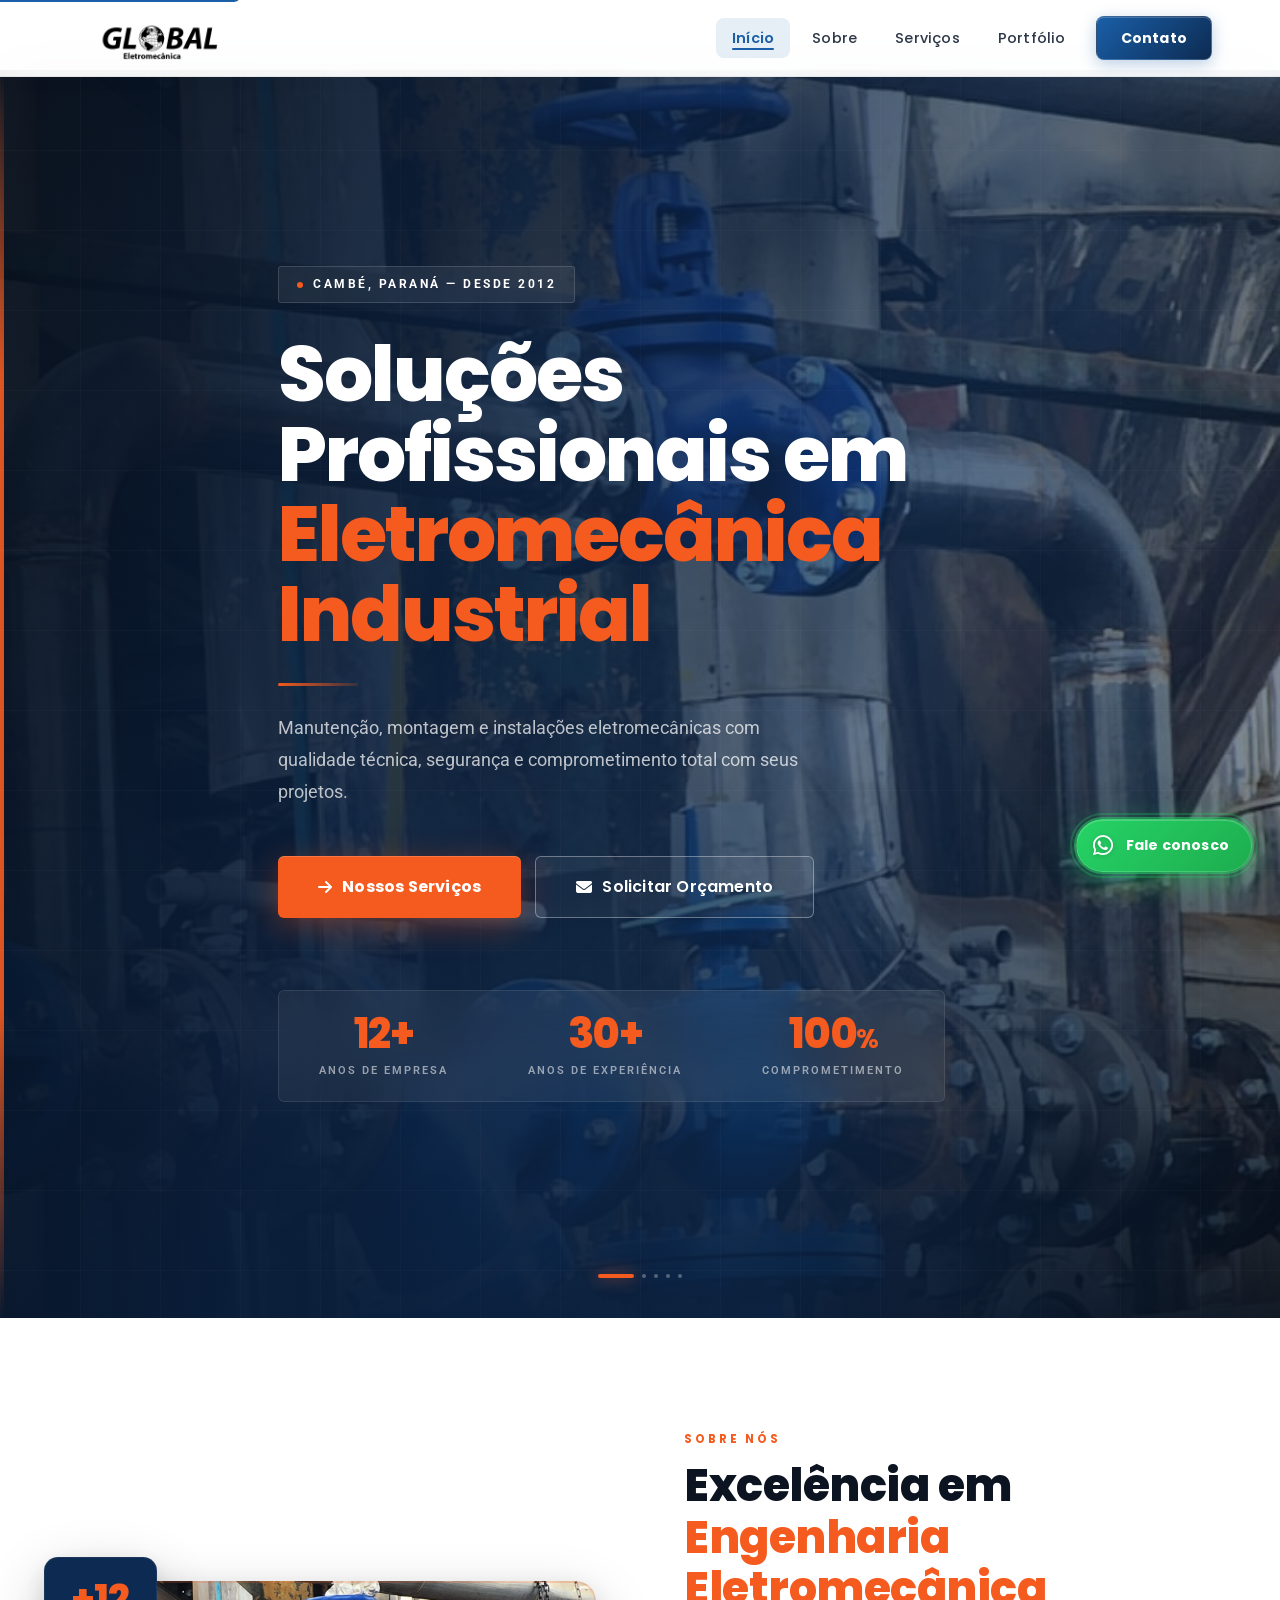
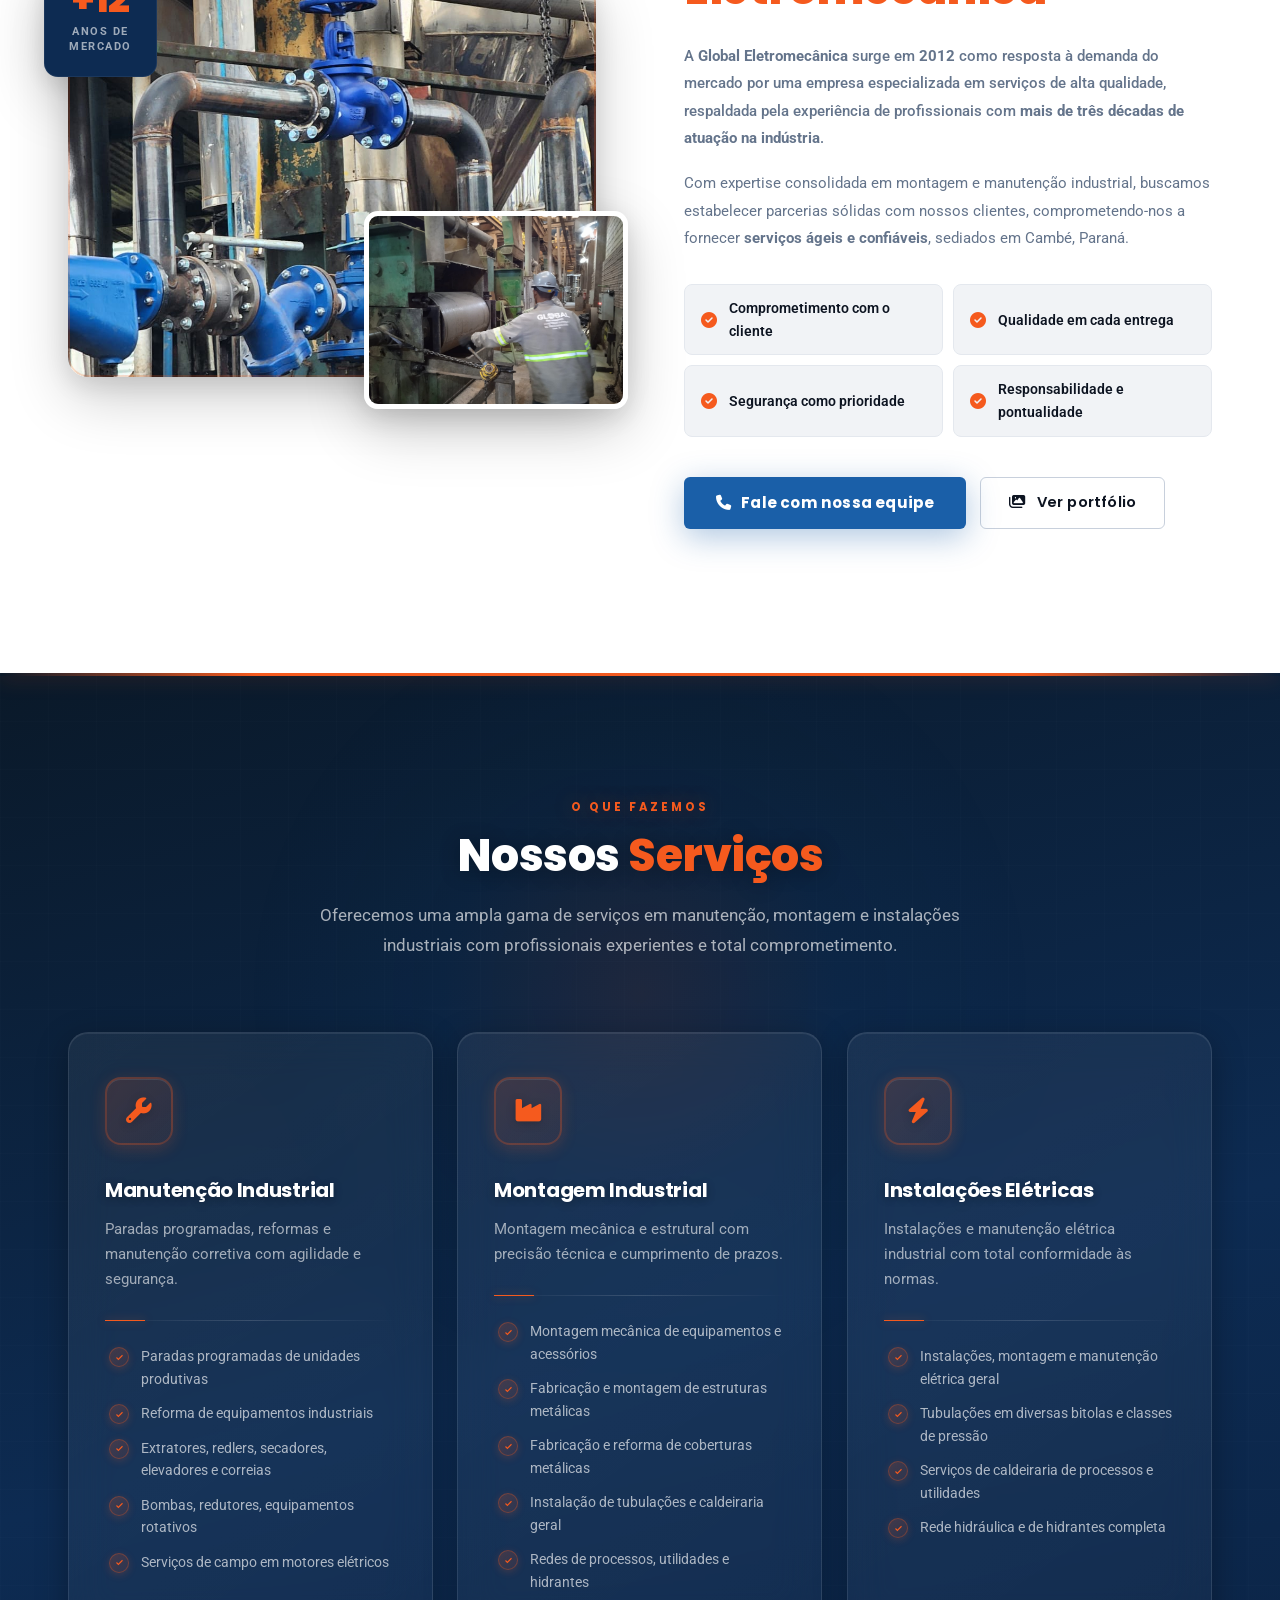
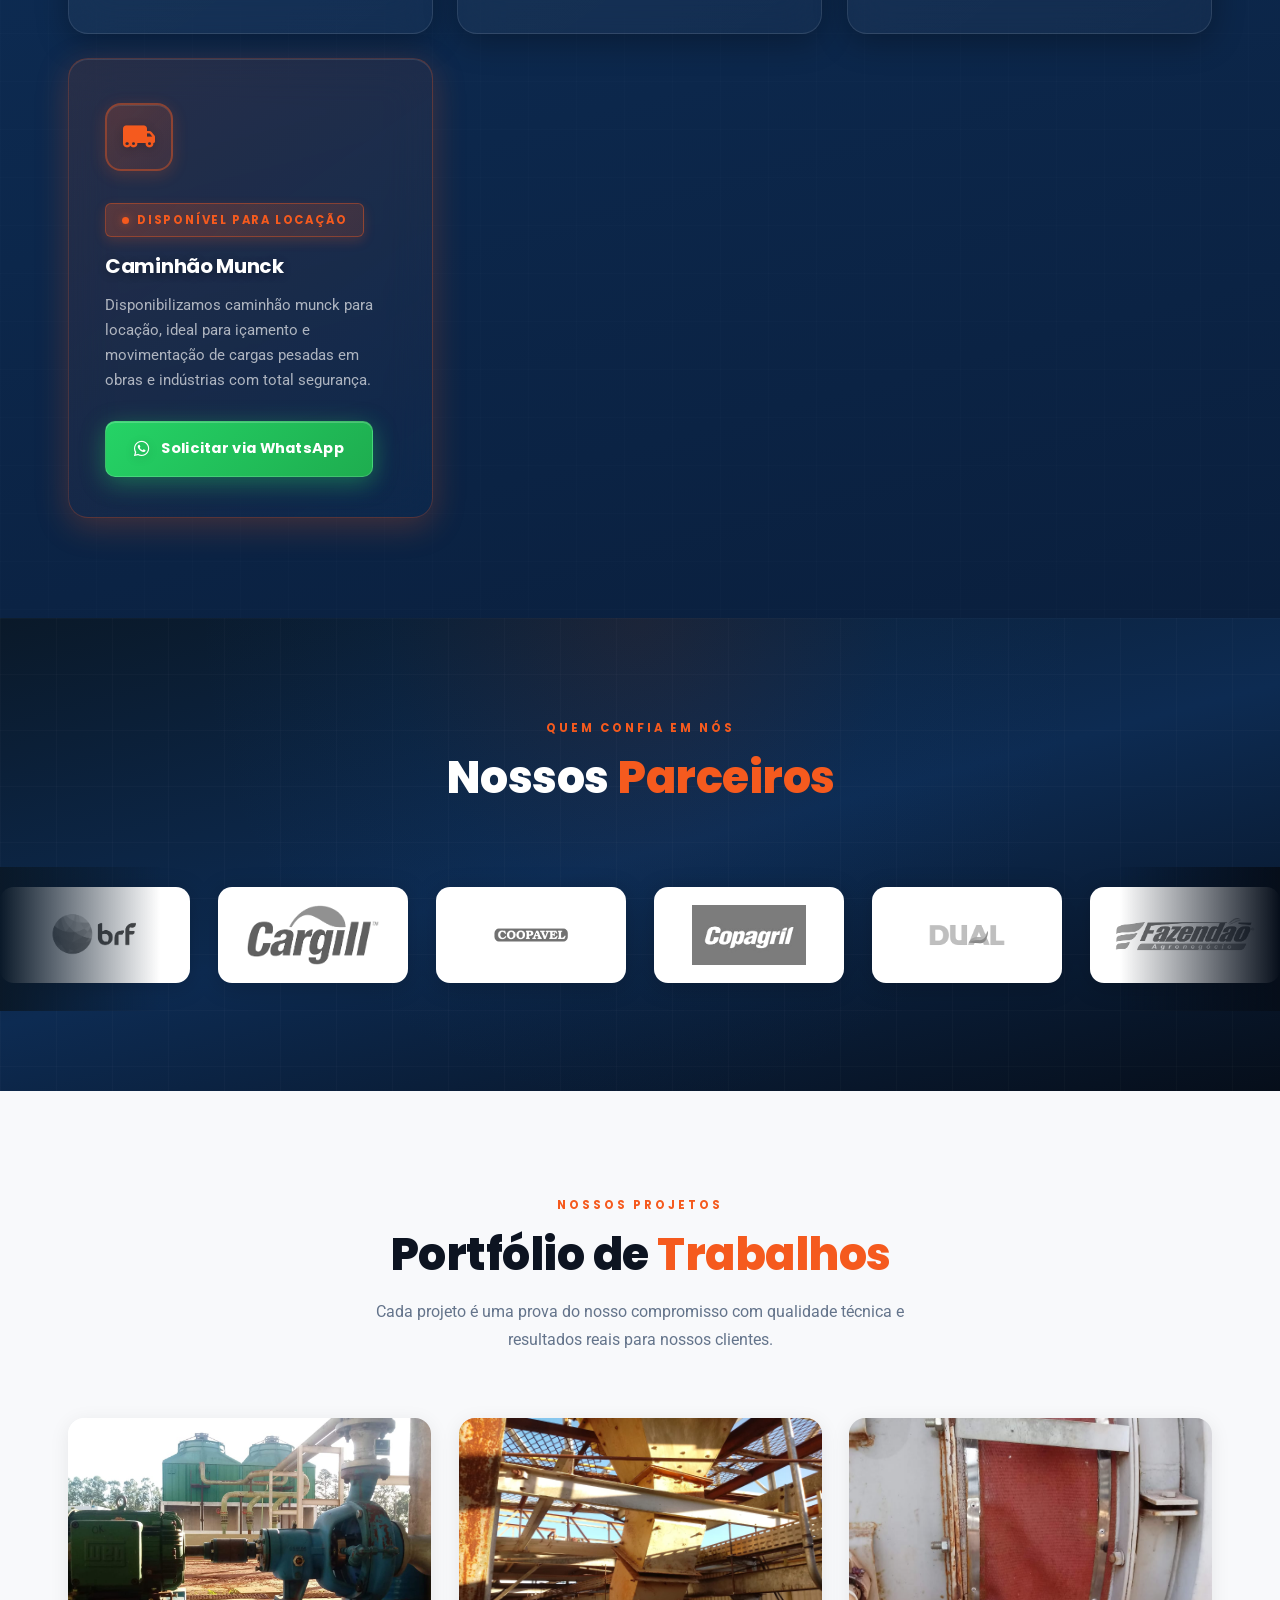
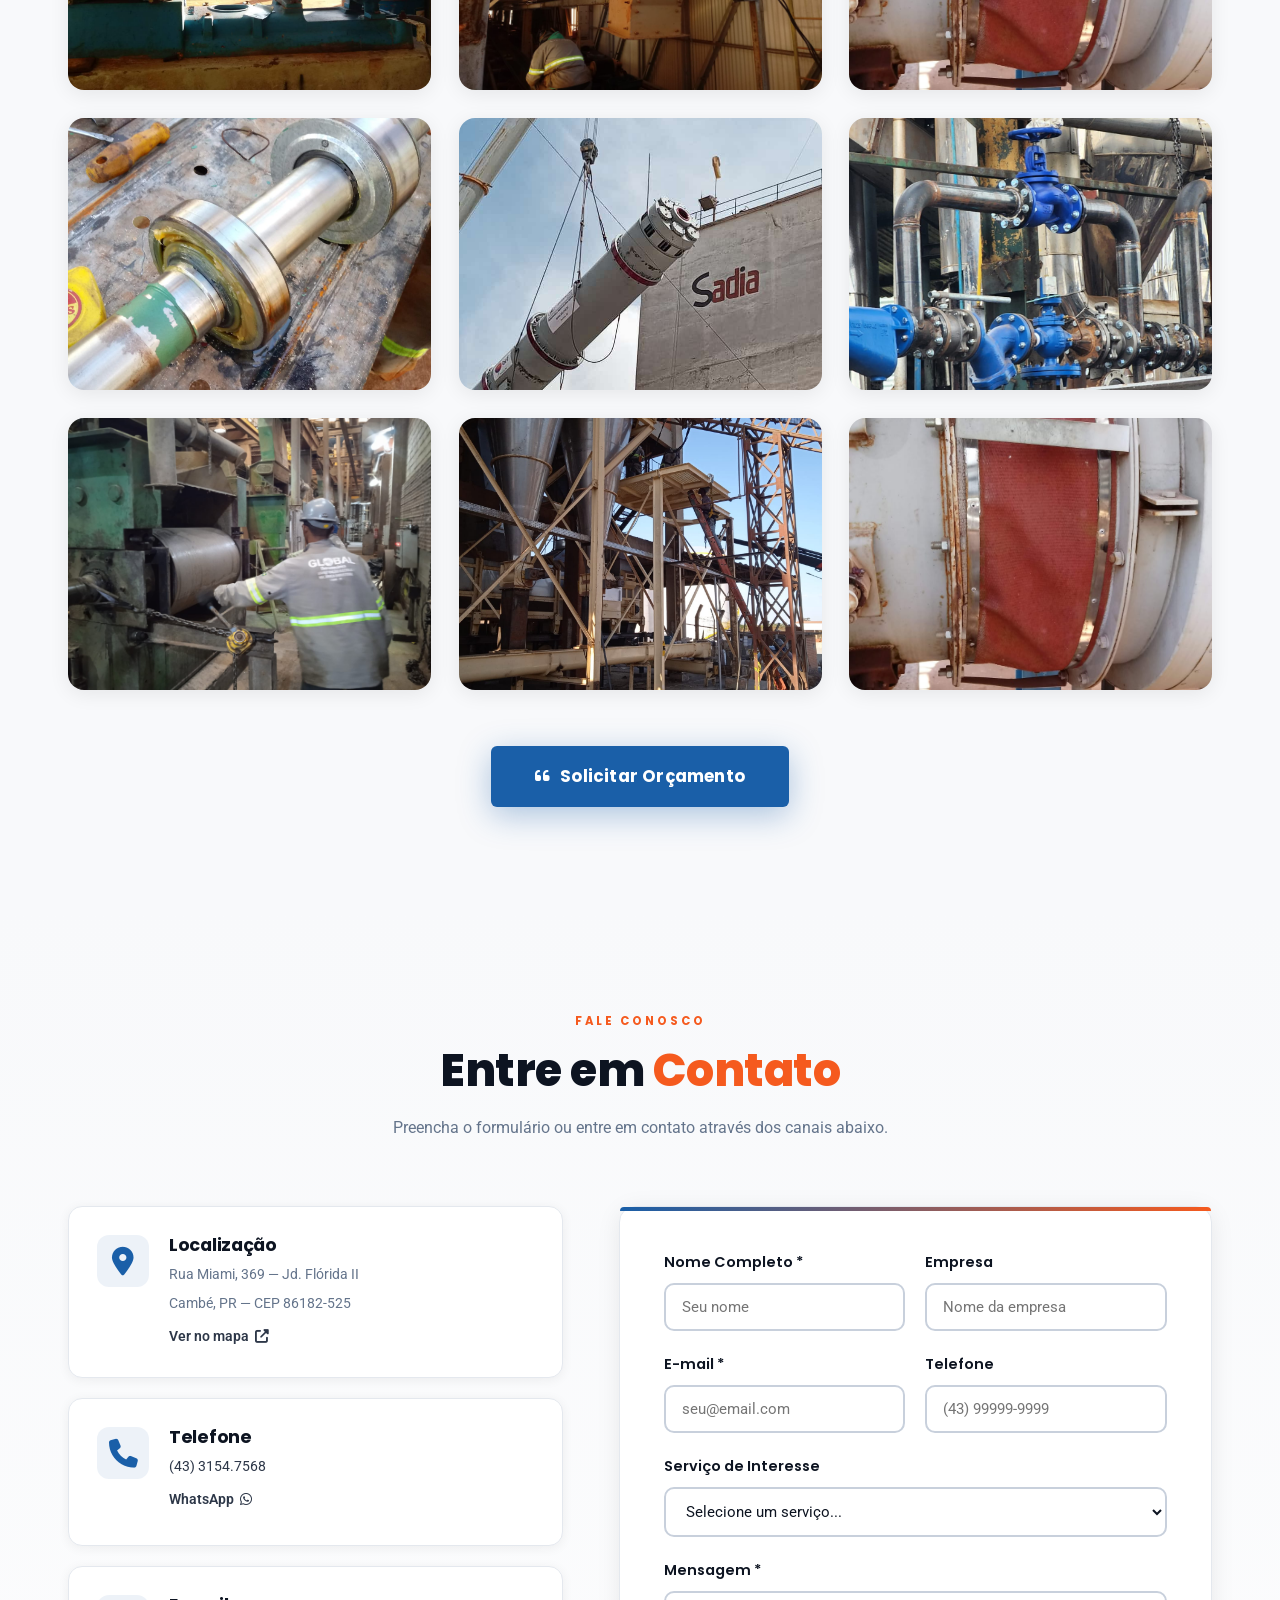
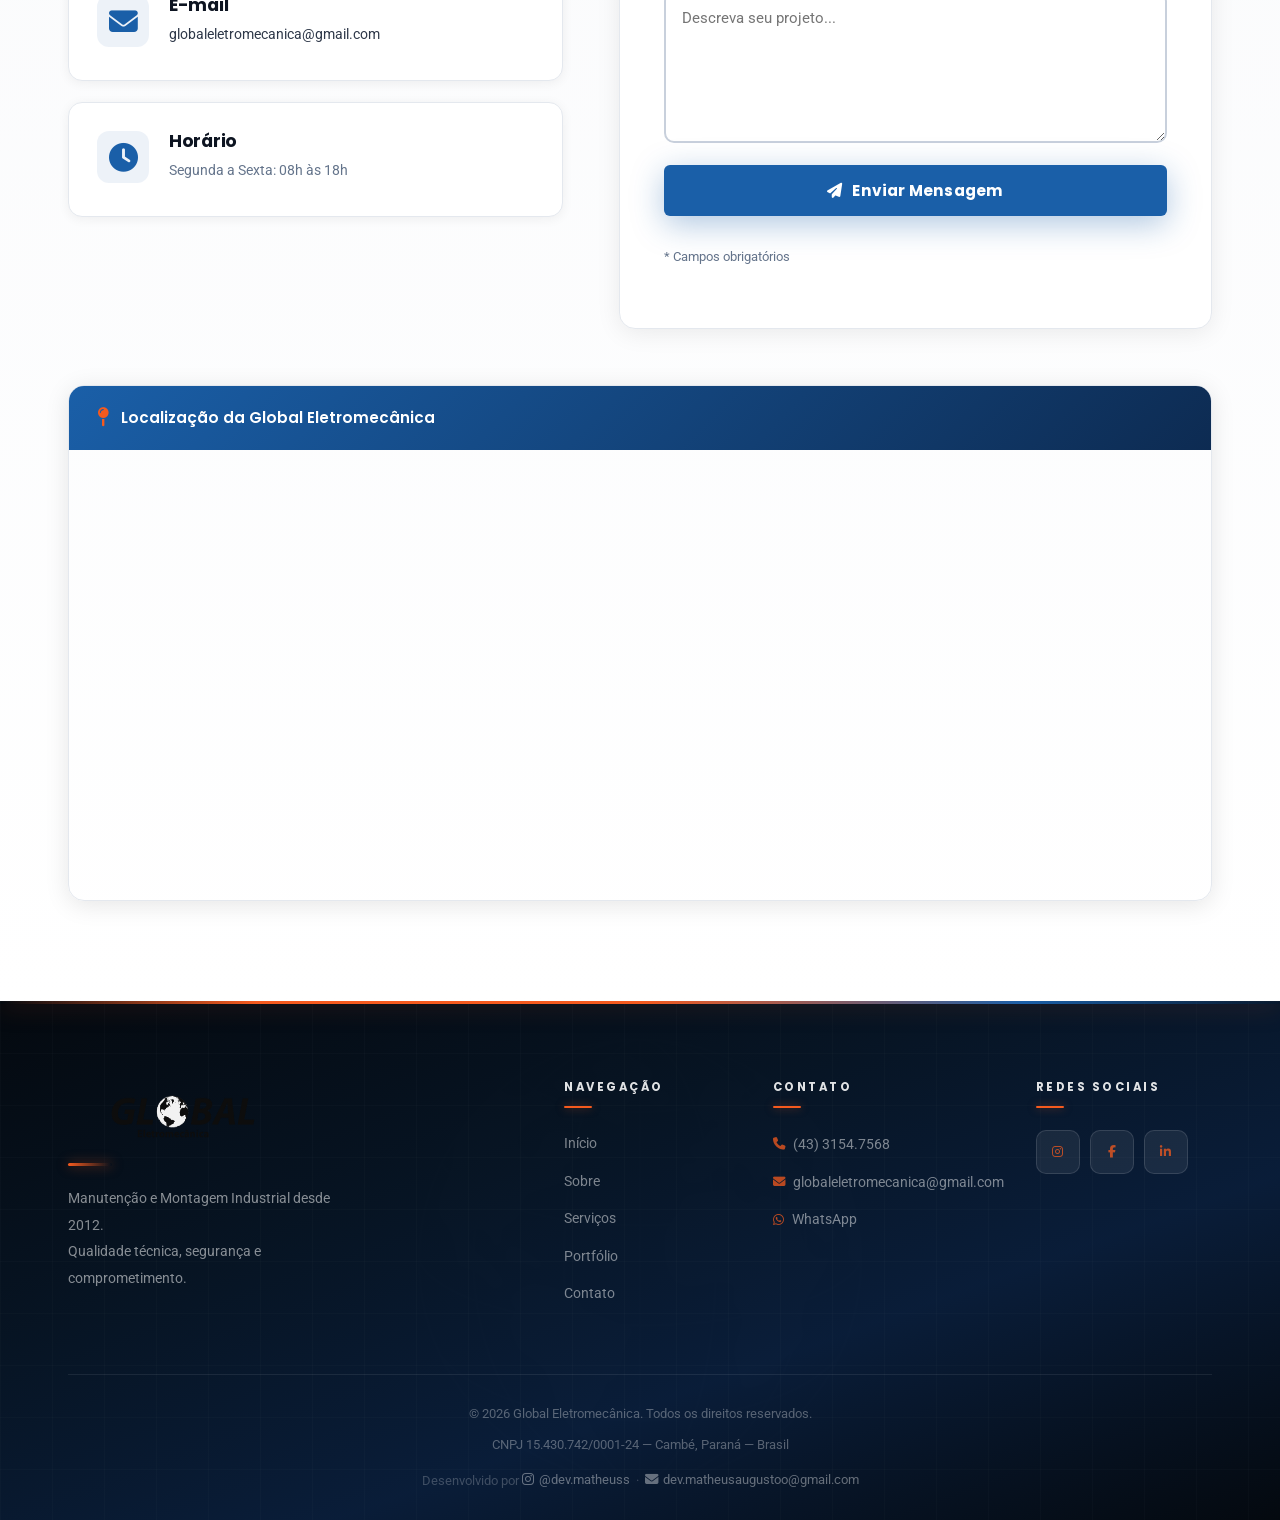
==== GLOBAL ELETROMECANICA.HTML @ 73b40bc2 "fix: remove logo bugada do hero, corrige filtro da logo no footer" ====
﻿<!DOCTYPE html>
<html lang="pt-BR">
<head>
    <meta charset="UTF-8">
    <meta name="viewport" content="width=device-width, initial-scale=1.0">
    <meta name="description" content="Global Eletromecânica — Soluções profissionais em manutenção, montagem e instalações eletromecânicas industriais. Cambé, PR. Mais de 12 anos de experiência.">
    <meta name="keywords" content="manutenção industrial, montagem industrial, eletromecânica, Cambé, Paraná, Global Eletromecânica">
    <meta name="author" content="Global Eletromecânica">
    <meta name="robots" content="index, follow">
    <meta name="theme-color" content="#0A2540">
    
    <!-- Open Graph -->
    <meta property="og:title" content="Global Eletromecânica — Manutenção e Montagem Industrial">
    <meta property="og:description" content="Soluções profissionais em manutenção, montagem e instalações eletromecânicas industriais.">
    <meta property="og:type" content="website">
    <meta property="og:locale" content="pt_BR">
    <meta property="og:url" content="https://www.globaleletromecanica.com.br">
    
    <!-- Canonical -->
    <link rel="canonical" href="https://www.globaleletromecanica.com.br">
    
    <!-- Favicon -->
    <link rel="icon" type="image/png" href="LOGO GLOBAL ELETROMECANICA/Globo.png">
    <link rel="apple-touch-icon" href="LOGO GLOBAL ELETROMECANICA/Globo.png">
    
    <!-- Fontes -->
    <link rel="preconnect" href="https://fonts.googleapis.com">
    <link rel="preconnect" href="https://fonts.gstatic.com" crossorigin>
    <link href="https://fonts.googleapis.com/css2?family=Poppins:wght@300;400;500;600;700;800&family=Roboto:wght@400;500;700&display=swap" rel="stylesheet">
    
    <!-- Font Awesome -->
    <link rel="stylesheet" href="https://cdnjs.cloudflare.com/ajax/libs/font-awesome/6.4.0/css/all.min.css">
    
    <link rel="stylesheet" href="style.css">
    <title>Global Eletromecânica — Manutenção e Montagem Industrial | Cambé, PR</title>
</head>
<body>
    <!-- Skip Link -->
    <a href="#main-content" class="skip-link">Pular para conteúdo principal</a>

    <!-- Header/Navbar -->
    <header class="header" id="header">
        <div class="container">
            <div class="header-content">
                <a href="#home" class="logo" aria-label="Global Eletromecânica">
                    <img src="LOGO GLOBAL ELETROMECANICA/Global Logo.png" alt="Global Eletromecânica" class="logo-img">
                </a>
                
                <nav class="nav" id="nav" aria-label="Navegação principal">
                    <ul class="nav-list">
                        <li><a href="#home" class="nav-link">Início</a></li>
                        <li><a href="#sobre" class="nav-link">Sobre</a></li>
                        <li><a href="#servicos" class="nav-link">Serviços</a></li>
                        <li><a href="#portfolio" class="nav-link">Portfólio</a></li>
                        <li><a href="#contato" class="nav-link nav-link-cta">Contato</a></li>
                    </ul>
                </nav>
                
                <button class="menu-toggle" id="menu-toggle" aria-label="Menu" aria-expanded="false">
                    <span></span>
                    <span></span>
                    <span></span>
                </button>
            </div>
        </div>
    </header>

    <main id="main-content">
        <!-- Hero Section -->
        <section id="home" class="hero">
            <div class="hero-bg">
                <div class="hero-slides" id="hero-slides">
                    <div class="hero-slide active" style="background-image: url('FOTOS SERVIÇO/WhatsApp Image 2026-04-18 at 14.58.07 (3).jpeg')"></div>
                    <div class="hero-slide" style="background-image: url('FOTOS SERVIÇO/WhatsApp Image 2026-04-18 at 14.58.07.jpeg')"></div>
                    <div class="hero-slide" style="background-image: url('FOTOS SERVIÇO/WhatsApp Image 2026-04-18 at 14.57.57.jpeg')"></div>
                    <div class="hero-slide" style="background-image: url('FOTOS SERVIÇO/WhatsApp Image 2026-04-18 at 15.21.56.jpeg')"></div>
                    <div class="hero-slide" style="background-image: url('FOTOS SERVIÇO/WhatsApp Image 2026-04-18 at 14.58.06.jpeg')"></div>
                </div>
                <div class="hero-overlay"></div>
                <div class="hero-dots" id="hero-dots"></div>
            </div>
            
            <div class="container">
                <div class="hero-content">
                    <div class="hero-badge" data-aos="fade-up">
                        <span class="badge-dot"></span>
                        Cambé, Paraná — Desde 2012
                    </div>
                    
                    <h1 class="hero-title" data-aos="fade-up" data-aos-delay="100">
                        Soluções Profissionais em <span class="highlight">Eletromecânica Industrial</span>
                    </h1>

                    <div class="hero-title-line"></div>
                    
                    <p class="hero-subtitle" data-aos="fade-up" data-aos-delay="200">
                        Manutenção, montagem e instalações eletromecânicas com qualidade técnica, segurança e comprometimento total com seus projetos.
                    </p>
                    
                    <div class="hero-actions" data-aos="fade-up" data-aos-delay="300">
                        <a href="#servicos" class="btn btn-primary">
                            <i class="fas fa-arrow-right"></i>
                            Nossos Serviços
                        </a>
                        <a href="#contato" class="btn btn-outline">
                            <i class="fas fa-envelope"></i>
                            Solicitar Orçamento
                        </a>
                    </div>
                    
                    <div class="hero-stats" data-aos="fade-up" data-aos-delay="400">
                        <div class="stat">
                            <div class="stat-number"><span class="counter" data-target="12">0</span>+</div>
                            <div class="stat-label">Anos de Empresa</div>
                        </div>
                        <div class="stat-divider"></div>
                        <div class="stat">
                            <div class="stat-number"><span class="counter" data-target="30">0</span>+</div>
                            <div class="stat-label">Anos de Experiência</div>
                        </div>
                        <div class="stat-divider"></div>
                        <div class="stat">
                            <div class="stat-number">100<span class="stat-suffix">%</span></div>
                            <div class="stat-label">Comprometimento</div>
                        </div>
                    </div>
                </div>
            </div>
        </section>

        <!-- Sobre Section -->
        <section id="sobre" class="sobre">
            <div class="container">
                <div class="sobre-grid">

                    <!-- Coluna de imagens — fotos reais do trabalho -->
                    <div class="sobre-visual" data-aos="fade-right">
                        <div class="sobre-img-stack">
                            <div class="sobre-img-main">
                                <img src="FOTOS SERVIÇO/WhatsApp Image 2026-04-18 at 14.58.07 (3).jpeg"
                                     alt="Manutenção industrial Global Eletromecânica">
                            </div>
                            <div class="sobre-img-float">
                                <img src="FOTOS SERVIÇO/WhatsApp Image 2026-04-18 at 15.21.56.jpeg"
                                     alt="Instalações industriais Global Eletromecânica">
                            </div>
                            <div class="sobre-badge">
                                <span class="sobre-badge-num">+12</span>
                                <span class="sobre-badge-txt">Anos de<br>Mercado</span>
                            </div>
                        </div>
                    </div>

                    <!-- Coluna de conteúdo -->
                    <div class="sobre-content" data-aos="fade-left">
                        <span class="section-label">Sobre Nós</span>
                        <h2 class="section-title">Excelência em <span class="highlight">Engenharia Eletromecânica</span></h2>

                        <p class="intro-text">
                            A <strong>Global Eletromecânica</strong> surge em <strong>2012</strong> como resposta à demanda do mercado por uma empresa especializada em serviços de alta qualidade, respaldada pela experiência de profissionais com <strong>mais de três décadas de atuação na indústria</strong>.
                        </p>
                        <p>
                            Com expertise consolidada em montagem e manutenção industrial, buscamos estabelecer parcerias sólidas com nossos clientes, comprometendo-nos a fornecer <strong>serviços ágeis e confiáveis</strong>, sediados em Cambé, Paraná.
                        </p>

                        <div class="diferenciais">
                            <div class="diferencial-item">
                                <i class="fas fa-check-circle"></i>
                                <span>Comprometimento com o cliente</span>
                            </div>
                            <div class="diferencial-item">
                                <i class="fas fa-check-circle"></i>
                                <span>Qualidade em cada entrega</span>
                            </div>
                            <div class="diferencial-item">
                                <i class="fas fa-check-circle"></i>
                                <span>Segurança como prioridade</span>
                            </div>
                            <div class="diferencial-item">
                                <i class="fas fa-check-circle"></i>
                                <span>Responsabilidade e pontualidade</span>
                            </div>
                        </div>

                        <div class="sobre-actions">
                            <a href="#contato" class="btn btn-primary">
                                <i class="fas fa-phone"></i>
                                Fale com nossa equipe
                            </a>
                            <a href="#portfolio" class="btn btn-outline-dark">
                                <i class="fas fa-images"></i>
                                Ver portfólio
                            </a>
                        </div>
                    </div>

                </div>
            </div>
        </section>

        <!-- Serviços Section -->
        <section id="servicos" class="servicos">
            <div class="container">
                <div class="section-header" data-aos="fade-up">
                    <span class="section-label">O que fazemos</span>
                    <h2 class="section-title">Nossos <span class="highlight">Serviços</span></h2>
                    <p class="section-desc">Oferecemos uma ampla gama de serviços em manutenção, montagem e instalações industriais com profissionais experientes e total comprometimento.</p>
                </div>
                
                <div class="servicos-grid" id="servicos-grid">
                    <!-- Preenchido via JavaScript -->
                </div>
            </div>
        </section>

        <!-- Parceiros Section -->
        <section class="parceiros">
            <div class="container">
                <div class="section-header" data-aos="fade-up">
                    <span class="section-label">Quem Confia em Nós</span>
                    <h2 class="section-title">Nossos <span class="highlight">Parceiros</span></h2>
                </div>
            </div>

            <div class="parceiros-carousel">
                <div class="carousel-track" id="carousel-track">
                    <!-- Grupo 1 -->
                    <div class="parceiro-item"><img src="Parceiros/BRF-LOGO.png" alt="BRF"></div>
                    <div class="parceiro-item"><img src="Parceiros/cargil-logo.png" alt="Cargill"></div>
                    <div class="parceiro-item"><img src="Parceiros/coopavel-logo.png" alt="Coopavel"></div>
                    <div class="parceiro-item"><img src="Parceiros/copagril-logo.jfif" alt="Copagril"></div>
                    <div class="parceiro-item"><img src="Parceiros/dual-logo.png" alt="Dual"></div>
                    <div class="parceiro-item"><img src="Parceiros/fazendao-agronegocio.png" alt="Fazendão Agronegócio"></div>
                    <div class="parceiro-item"><img src="Parceiros/granosul-logo.png" alt="Granosul"></div>
                    <div class="parceiro-item"><img src="Parceiros/innovare-logo.png" alt="Innovare"></div>
                    <div class="parceiro-item"><img src="Parceiros/Logo - Portal.PNG" alt="Portal"></div>
                    <div class="parceiro-item"><img src="Parceiros/logo-granol.png" alt="Granol"></div>
                    <div class="parceiro-item"><img src="Parceiros/LOGO-LAR.png" alt="LAR"></div>
                    <div class="parceiro-item"><img src="Parceiros/logo-unigel.png" alt="Unigel"></div>
                    <div class="parceiro-item"><img src="Parceiros/selecta-logo.png" alt="Selecta"></div>
                    <div class="parceiro-item"><img src="Parceiros/superbac-logo.png" alt="Superbac"></div>
                    <div class="parceiro-item"><img src="Parceiros/viposa-logo.png" alt="Viposa"></div>
                    <!-- Grupo 2 — duplicado para loop infinito -->
                    <div class="parceiro-item"><img src="Parceiros/BRF-LOGO.png" alt="BRF"></div>
                    <div class="parceiro-item"><img src="Parceiros/cargil-logo.png" alt="Cargill"></div>
                    <div class="parceiro-item"><img src="Parceiros/coopavel-logo.png" alt="Coopavel"></div>
                    <div class="parceiro-item"><img src="Parceiros/copagril-logo.jfif" alt="Copagril"></div>
                    <div class="parceiro-item"><img src="Parceiros/dual-logo.png" alt="Dual"></div>
                    <div class="parceiro-item"><img src="Parceiros/fazendao-agronegocio.png" alt="Fazendão Agronegócio"></div>
                    <div class="parceiro-item"><img src="Parceiros/granosul-logo.png" alt="Granosul"></div>
                    <div class="parceiro-item"><img src="Parceiros/innovare-logo.png" alt="Innovare"></div>
                    <div class="parceiro-item"><img src="Parceiros/Logo - Portal.PNG" alt="Portal"></div>
                    <div class="parceiro-item"><img src="Parceiros/logo-granol.png" alt="Granol"></div>
                    <div class="parceiro-item"><img src="Parceiros/LOGO-LAR.png" alt="LAR"></div>
                    <div class="parceiro-item"><img src="Parceiros/logo-unigel.png" alt="Unigel"></div>
                    <div class="parceiro-item"><img src="Parceiros/selecta-logo.png" alt="Selecta"></div>
                    <div class="parceiro-item"><img src="Parceiros/superbac-logo.png" alt="Superbac"></div>
                    <div class="parceiro-item"><img src="Parceiros/viposa-logo.png" alt="Viposa"></div>
                </div>
            </div>
        </section>

        <!-- Portfolio Section -->
        <section id="portfolio" class="portfolio">
            <div class="container">
                <div class="section-header" data-aos="fade-up">
                    <span class="section-label">Nossos Projetos</span>
                    <h2 class="section-title">Portfólio de <span class="highlight">Trabalhos</span></h2>
                    <p class="section-desc">Cada projeto é uma prova do nosso compromisso com qualidade técnica e resultados reais para nossos clientes.</p>
                </div>
                
                <div class="portfolio-grid" id="portfolio-grid">
                    <!-- Preenchido via JavaScript -->
                </div>
                
                <div class="portfolio-cta" data-aos="fade-up">
                    <a href="#contato" class="btn btn-primary btn-lg">
                        <i class="fas fa-quote-left"></i>
                        Solicitar Orçamento
                    </a>
                </div>
            </div>
        </section>

        <!-- Contato Section -->
        <section id="contato" class="contato">
            <div class="container">
                <div class="section-header" data-aos="fade-up">
                    <span class="section-label">Fale Conosco</span>
                    <h2 class="section-title">Entre em <span class="highlight">Contato</span></h2>
                    <p class="section-desc">Preencha o formulário ou entre em contato através dos canais abaixo.</p>
                </div>
                
                <div class="contato-grid">
                    <div class="contato-info" data-aos="fade-right">
                        <div class="info-card">
                            <div class="info-icon">
                                <i class="fas fa-map-marker-alt"></i>
                            </div>
                            <div class="info-content">
                                <h3>Localização</h3>
                                <p>Rua Miami, 369 — Jd. Flórida II</p>
                                <p>Cambé, PR — CEP 86182-525</p>
                                <a href="https://maps.app.goo.gl/Hp3xqZ9upVqrJY6W6" target="_blank" rel="noopener noreferrer" class="info-link">
                                    Ver no mapa <i class="fas fa-external-link-alt"></i>
                                </a>
                            </div>
                        </div>
                        
                        <div class="info-card">
                            <div class="info-icon">
                                <i class="fas fa-phone"></i>
                            </div>
                            <div class="info-content">
                                <h3>Telefone</h3>
                                <p><a href="tel:+554331547568">(43) 3154.7568</a></p>
                                <p><a href="https://wa.me/554331547568" target="_blank" rel="noopener noreferrer" class="info-link">
                                    WhatsApp <i class="fab fa-whatsapp"></i>
                                </a></p>
                            </div>
                        </div>
                        
                        <div class="info-card">
                            <div class="info-icon">
                                <i class="fas fa-envelope"></i>
                            </div>
                            <div class="info-content">
                                <h3>E-mail</h3>
                                <p><a href="mailto:globaleletromecanica@gmail.com">globaleletromecanica@gmail.com</a></p>
                            </div>
                        </div>
                        
                        <div class="info-card">
                            <div class="info-icon">
                                <i class="fas fa-clock"></i>
                            </div>
                            <div class="info-content">
                                <h3>Horário</h3>
                                <p>Segunda a Sexta: 08h às 18h</p>
                            </div>
                        </div>
                    </div>
                    
                    <div class="contato-form" data-aos="fade-left">
                        <form id="contato-form" class="form">
                            <div class="form-row">
                                <div class="form-group">
                                    <label for="nome">Nome Completo *</label>
                                    <input type="text" id="nome" name="nome" placeholder="Seu nome" required>
                                </div>
                                <div class="form-group">
                                    <label for="empresa">Empresa</label>
                                    <input type="text" id="empresa" name="empresa" placeholder="Nome da empresa">
                                </div>
                            </div>
                            
                            <div class="form-row">
                                <div class="form-group">
                                    <label for="email">E-mail *</label>
                                    <input type="email" id="email" name="email" placeholder="seu@email.com" required>
                                </div>
                                <div class="form-group">
                                    <label for="telefone">Telefone</label>
                                    <input type="tel" id="telefone" name="telefone" placeholder="(43) 99999-9999">
                                </div>
                            </div>
                            
                            <div class="form-group">
                                <label for="servico">Serviço de Interesse</label>
                                <select id="servico" name="servico">
                                    <option value="">Selecione um serviço...</option>
                                    <option value="manutencao">Manutenção Industrial</option>
                                    <option value="montagem">Montagem Industrial</option>
                                    <option value="instalacoes">Instalações Eletromecânicas</option>
                                    <option value="munck">Locação de Caminhão Munck</option>
                                    <option value="outros">Outros</option>
                                </select>
                            </div>
                            
                            <div class="form-group">
                                <label for="mensagem">Mensagem *</label>
                                <textarea id="mensagem" name="mensagem" placeholder="Descreva seu projeto..." rows="5" required></textarea>
                            </div>
                            
                            <button type="submit" id="submit-btn" class="btn btn-primary btn-block">
                                <i class="fas fa-paper-plane"></i>
                                Enviar Mensagem
                            </button>
                            
                            <p class="form-note">* Campos obrigatórios</p>
                        </form>
                    </div>
                </div>
                
                <!-- Mapa -->
                <div class="mapa-container" data-aos="fade-up">
                    <div class="mapa-header">
                        <i class="fas fa-map-pin"></i>
                        <span>Localização da Global Eletromecânica</span>
                    </div>
                    <iframe src="https://www.google.com/maps/embed?pb=!1m18!1m12!1m3!1d3665.193870664542!2d-51.278722723892!3d-23.27240425104144!2m3!1f0!2f0!3f0!3m2!1i1024!2i768!4f13.1!3m3!1m2!1s0x94eb59e4f67a6359%3A0x55e5280f0e63e931!2sR.%20Miami%2C%20369%20-%20Jd%20Florida%20II%2C%20Camb%C3%A9%20-%20PR%2C%2086182-525!5e0!3m2!1spt-BR!2sbr!4v1776605906637!5m2!1spt-BR!2sbr" width="100%" height="400" style="border:0;" allowfullscreen="" loading="lazy" referrerpolicy="no-referrer-when-downgrade" title="Localização Global Eletromecânica"></iframe>
                </div>
            </div>
        </section>
    </main>

    <!-- Footer -->
    <footer class="footer">

        <!-- Fundo: logo da empresa em marca d'água + overlay de cor -->
        <div class="footer-bg" aria-hidden="true">
            <div class="footer-bg-logo"></div>
            <div class="footer-bg-overlay"></div>
        </div>

        <div class="container footer-inner">
            <div class="footer-content">

                <!-- Brand -->
                <div class="footer-brand">
                    <a href="#home" class="footer-logo-link" aria-label="Global Eletromecânica — Início">
                        <img
                            src="LOGO GLOBAL ELETROMECANICA/Global Logo.png"
                            alt="Global Eletromecânica"
                            class="footer-logo-img"
                        >
                    </a>
                    <span class="footer-brand-divider" aria-hidden="true"></span>
                    <p>Manutenção e Montagem Industrial desde 2012.<br>Qualidade técnica, segurança e comprometimento.</p>
                </div>

                <!-- Links -->
                <div class="footer-links">
                    <div class="footer-col">
                        <h4>Navegação</h4>
                        <ul>
                            <li><a href="#home">Início</a></li>
                            <li><a href="#sobre">Sobre</a></li>
                            <li><a href="#servicos">Serviços</a></li>
                            <li><a href="#portfolio">Portfólio</a></li>
                            <li><a href="#contato">Contato</a></li>
                        </ul>
                    </div>

                    <div class="footer-col">
                        <h4>Contato</h4>
                        <ul>
                            <li><a href="tel:+554331547568"><i class="fas fa-phone"></i>(43) 3154.7568</a></li>
                            <li><a href="mailto:globaleletromecanica@gmail.com"><i class="fas fa-envelope"></i>globaleletromecanica@gmail.com</a></li>
                            <li><a href="https://wa.me/554331547568" target="_blank" rel="noopener noreferrer"><i class="fab fa-whatsapp"></i>WhatsApp</a></li>
                        </ul>
                    </div>

                    <div class="footer-col">
                        <h4>Redes Sociais</h4>
                        <ul class="social-links">
                            <li><a href="https://instagram.com" target="_blank" rel="noopener noreferrer" aria-label="Instagram"><i class="fab fa-instagram"></i></a></li>
                            <li><a href="https://facebook.com" target="_blank" rel="noopener noreferrer" aria-label="Facebook"><i class="fab fa-facebook-f"></i></a></li>
                            <li><a href="https://linkedin.com" target="_blank" rel="noopener noreferrer" aria-label="LinkedIn"><i class="fab fa-linkedin-in"></i></a></li>
                        </ul>
                    </div>
                </div>
            </div>

            <div class="footer-bottom">
                <p>&copy; 2026 Global Eletromecânica. Todos os direitos reservados.</p>
                <p>CNPJ 15.430.742/0001-24 — Cambé, Paraná — Brasil</p>
                <p class="footer-dev">
                    Desenvolvido por
                    <a href="https://instagram.com/dev.matheuss" target="_blank" rel="noopener noreferrer">
                        <i class="fab fa-instagram"></i> @dev.matheuss
                    </a>
                    &nbsp;·&nbsp;
                    <a href="mailto:dev.matheusaugustoo@gmail.com">
                        <i class="fas fa-envelope"></i> dev.matheusaugustoo@gmail.com
                    </a>
                </p>
            </div>
        </div>
    </footer>

    <!-- WhatsApp Flutuante -->
    <a href="https://wa.me/554331547568" target="_blank" rel="noopener noreferrer" class="whatsapp-float" aria-label="Fale conosco pelo WhatsApp">
        <i class="fab fa-whatsapp"></i>
        <span class="whatsapp-label">Fale conosco</span>
    </a>

    <!-- Scroll to Top -->
    <button class="scroll-top" id="scroll-top" aria-label="Voltar ao topo">
        <i class="fas fa-arrow-up"></i>
    </button>

    <script src="script.js"></script>
</body>
</html>
---- style.css ----
﻿/* ============================================================
   GLOBAL ELETROMECÂNICA — style.css
   Design premium industrial — denso, marcante, profissional
   ============================================================ */

/* ── Variáveis ─────────────────────────────────────────────── */
:root {
  /* Paleta principal — industrial premium */
  --ink:           #060E1A;
  --navy:          #0A1F3D;
  --primary-dark:  #0D2B52;
  --primary-blue:  #1A5FA8;
  --blue-mid:      #2272C3;
  --accent-orange: #F55A1E;
  --accent-warm:   #FF7A45;
  --gold:          #C8922A;

  /* Superfícies */
  --surface-0:     #060E1A;
  --surface-1:     #0D1E35;
  --surface-2:     #122540;
  --surface-3:     #1A3050;

  /* Neutros */
  --white:         #FFFFFF;
  --off-white:     #F8F9FB;
  --gray-50:       #F1F3F6;
  --gray-100:      #E4E8EE;
  --gray-200:      #C8D0DC;
  --gray-400:      #8A96A8;
  --gray-600:      #4A5568;
  --text-dark:     #0D1421;
  --text-body:     #2D3748;
  --text-muted:    #64748B;

  /* Sombras premium — profundidade cinematográfica */
  --shadow-sm:     0 1px 3px rgba(0,0,0,.08), 0 1px 2px rgba(0,0,0,.06);
  --shadow-md:     0 4px 12px rgba(0,0,0,.10), 0 2px 4px rgba(0,0,0,.06);
  --shadow-lg:     0 10px 40px rgba(0,0,0,.14), 0 4px 12px rgba(0,0,0,.08);
  --shadow-xl:     0 20px 60px rgba(0,0,0,.20), 0 8px 24px rgba(0,0,0,.10);
  --shadow-2xl:    0 32px 80px rgba(0,0,0,.25), 0 12px 32px rgba(0,0,0,.12);
  --shadow-orange: 0 8px 32px rgba(245,90,30,.35);
  --shadow-blue:   0 8px 32px rgba(26,95,168,.35);
  --shadow-glow:   0 0 40px rgba(245,90,30,.3), 0 0 80px rgba(245,90,30,.15);

  /* Tipografia */
  --font-head:     'Poppins', sans-serif;
  --font-body:     'Roboto', sans-serif;

  /* Transições — suaves e profissionais */
  --ease:          cubic-bezier(.4,0,.2,1);
  --ease-out:      cubic-bezier(0,0,.2,1);
  --ease-in:       cubic-bezier(.4,0,1,1);
  --ease-bounce:   cubic-bezier(.68,-.55,.265,1.55);
  --transition:    all .3s var(--ease);
  --transition-slow: all .5s var(--ease);
  --transition-fast: all .15s var(--ease);

  /* Bordas */
  --border:        #E2E8F0;
  --border-dark:   rgba(255,255,255,.08);
  --radius-sm:     6px;
  --radius-md:     12px;
  --radius-lg:     20px;
  --radius-xl:     28px;
}

/* ── Reset ─────────────────────────────────────────────────── */
*, *::before, *::after { margin: 0; padding: 0; box-sizing: border-box; }
html  { scroll-behavior: smooth; font-size: 16px; }
body  {
  font-family: var(--font-body);
  color: var(--text-body);
  background: var(--white);
  overflow-x: hidden;
  line-height: 1.6;
  -webkit-font-smoothing: antialiased;
  -moz-osx-font-smoothing: grayscale;
}
img   { max-width: 100%; display: block; }
a     { color: var(--primary-blue); text-decoration: none; transition: var(--transition); }
a:hover { color: var(--accent-orange); }
ul    { list-style: none; }

/* ── Acessibilidade ── */
.skip-link {
  position: absolute; top: -40px; left: 0;
  background: var(--primary-blue); color: #fff;
  padding: 8px 16px; z-index: 9999; border-radius: 0 0 6px 0;
}
.skip-link:focus { top: 0; }

/* ── Container ── */
.container { max-width: 1200px; margin: 0 auto; padding: 0 28px; }

/* ── Tipografia base ── */
h1, h2, h3, h4 {
  font-family: var(--font-head);
  font-weight: 700;
  line-height: 1.15;
  color: var(--text-dark);
  letter-spacing: -.3px;
}
h1 { font-size: clamp(2.2rem, 5vw, 3.8rem); }
h2 { font-size: clamp(1.7rem, 3.5vw, 2.6rem); }
h3 { font-size: clamp(1.1rem, 2vw, 1.4rem); }
p  { color: var(--text-muted); margin-bottom: 1rem; line-height: 1.7; }

/* ── Botões ── */
.btn {
  display: inline-flex; align-items: center; gap: 10px;
  padding: 14px 32px;
  border: none; border-radius: var(--radius-sm);
  font-family: var(--font-head); font-weight: 700; font-size: .95rem;
  cursor: pointer; transition: var(--transition);
  text-decoration: none; white-space: nowrap;
  letter-spacing: .2px;
}
.btn-primary {
  background: var(--primary-blue); color: #fff;
  box-shadow: var(--shadow-blue);
}
.btn-primary:hover {
  background: var(--primary-dark);
  transform: translateY(-2px);
  box-shadow: 0 12px 40px rgba(26,95,168,.45);
  color: #fff;
}
.btn-outline {
  background: transparent;
  color: var(--primary-blue);
  border: 2px solid var(--primary-blue);
}
.btn-outline:hover {
  background: var(--primary-blue);
  color: #fff;
  transform: translateY(-2px);
}
.btn-block { width: 100%; justify-content: center; }
.btn-lg { padding: 17px 44px; font-size: 1.05rem; }

/* Botão outline para fundo branco */
.btn-outline-dark {
  display: inline-flex; align-items: center; gap: 10px;
  padding: 13px 28px; border-radius: var(--radius-sm);
  font-family: var(--font-head); font-weight: 600; font-size: .92rem;
  color: var(--text-dark);
  border: 1.5px solid var(--gray-200);
  background: transparent;
  transition: var(--transition);
  text-decoration: none; white-space: nowrap;
}
.btn-outline-dark:hover {
  border-color: var(--primary-blue);
  color: var(--primary-blue);
  background: rgba(26,95,168,.04);
  transform: translateY(-2px);
}

/* ── Header — Premium Glass Morphism ── */
.header {
  position: fixed; top: 0; left: 0; right: 0;
  background: rgba(255,255,255,.92);
  backdrop-filter: blur(24px) saturate(180%);
  -webkit-backdrop-filter: blur(24px) saturate(180%);
  border-bottom: 1px solid rgba(0,0,0,.06);
  z-index: 1000;
  transition: all .4s cubic-bezier(.4,0,.2,1);
  box-shadow: 0 2px 16px rgba(0,0,0,.04);
}
.header.scrolled {
  background: rgba(255,255,255,.96);
  box-shadow: 0 4px 32px rgba(0,0,0,.1);
  border-bottom-color: transparent;
}
.header-content {
  display: flex;
  justify-content: space-between;
  align-items: center;
  padding: 14px 0;
}
/* ── Header — Logo ── */
.logo-img {
  height: 48px;
  width: auto;
  display: block;
  transition: transform .3s ease, filter .3s ease;
  /* Logo colorida no header branco — sem filtro para manter cores originais */
  filter: none;
}
.logo:hover .logo-img {
  transform: scale(1.05);
  filter: drop-shadow(0 4px 16px rgba(26,95,168,.3));
}

.nav-list {
  display: flex;
  gap: 6px;
  align-items: center;
}
.nav-link {
  font-family: var(--font-head);
  font-weight: 500;
  font-size: .9rem;
  color: var(--text-body);
  padding: 10px 16px;
  border-radius: 8px;
  position: relative;
  transition: all .3s cubic-bezier(.4,0,.2,1);
  letter-spacing: .2px;
}
.nav-link::before {
  content: '';
  position: absolute;
  bottom: 8px; left: 16px; right: 16px;
  height: 2px;
  background: var(--primary-blue);
  transform: scaleX(0);
  transition: transform .3s cubic-bezier(.4,0,.2,1);
  border-radius: 2px;
}
.nav-link:hover {
  color: var(--primary-blue);
  background: rgba(26,95,168,.06);
}
.nav-link:hover::before {
  transform: scaleX(1);
}
.nav-link.active {
  color: var(--primary-blue);
  background: rgba(26,95,168,.1);
  font-weight: 600;
}
.nav-link.active::before {
  transform: scaleX(1);
}

.nav-link-cta {
  background: linear-gradient(135deg, var(--primary-blue) 0%, var(--primary-dark) 100%);
  color: #fff !important;
  padding: 11px 24px;
  border-radius: 8px;
  font-weight: 700;
  font-size: .88rem;
  box-shadow:
    0 4px 16px rgba(26,95,168,.3),
    inset 0 1px 0 rgba(255,255,255,.2);
  border: 1px solid rgba(255,255,255,.15);
  margin-left: 8px;
}
.nav-link-cta::before {
  display: none;
}
.nav-link-cta:hover {
  background: linear-gradient(135deg, var(--primary-dark) 0%, #0A1929 100%);
  color: #fff;
  transform: translateY(-2px);
  box-shadow:
    0 8px 28px rgba(26,95,168,.45),
    inset 0 1px 0 rgba(255,255,255,.25);
}

/* Hamburger */
.menu-toggle {
  display: none; flex-direction: column; gap: 5px;
  background: none; border: none; cursor: pointer; padding: 6px;
  border-radius: var(--radius-sm);
}
.menu-toggle span {
  width: 22px; height: 2px;
  background: var(--text-dark); border-radius: 2px;
  transition: var(--transition);
}
.menu-toggle.active span:nth-child(1) { transform: translateY(7px) rotate(45deg); }
.menu-toggle.active span:nth-child(2) { opacity: 0; transform: scaleX(0); }
.menu-toggle.active span:nth-child(3) { transform: translateY(-7px) rotate(-45deg); }

/* ── Main offset ── */
main { margin-top: 70px; }

/* ══════════════════════════════════════════════════════════
   HERO — Impacto máximo, identidade industrial premium
   ══════════════════════════════════════════════════════════ */
.hero {
  position: relative;
  min-height: 100vh;
  display: flex;
  align-items: center;
  overflow: hidden;
  background: var(--ink);
}

/* Slides */
.hero-bg { position: absolute; inset: 0; z-index: 0; }
.hero-slides, .hero-slide { position: absolute; inset: 0; }
.hero-slide {
  background-size: cover;
  background-position: center;
  opacity: 0;
  transition: opacity 1.6s ease;
  transform: scale(1.05);
  animation: kbZoom 12s ease-in-out infinite alternate;
}
.hero-slide.active { opacity: 1; }
@keyframes kbZoom {
  from { transform: scale(1.05) translate(0,0); }
  to   { transform: scale(1.00) translate(-0.8%, 0.4%); }
}

/* Overlay multicamada — profundidade cinematográfica */
.hero-overlay {
  position: absolute; inset: 0; z-index: 1;
  background:
    linear-gradient(105deg,
      rgba(6,14,26,.96) 0%,
      rgba(10,31,61,.88) 35%,
      rgba(13,43,82,.65) 65%,
      rgba(6,14,26,.45) 100%),
    linear-gradient(to top,
      rgba(6,14,26,.9) 0%,
      transparent 45%);
}

/* Acento laranja vertical — marca industrial */
.hero-overlay::before {
  content: '';
  position: absolute;
  left: 0; top: 0; bottom: 0;
  width: 4px;
  background: linear-gradient(
    to bottom,
    transparent 0%,
    var(--accent-orange) 25%,
    var(--accent-orange) 75%,
    transparent 100%
  );
  opacity: .9;
}

/* Grade técnica sutil */
.hero-overlay::after {
  content: '';
  position: absolute; inset: 0;
  background-image:
    linear-gradient(rgba(255,255,255,.018) 1px, transparent 1px),
    linear-gradient(90deg, rgba(255,255,255,.018) 1px, transparent 1px);
  background-size: 80px 80px;
  pointer-events: none;
}

/* Dots de navegação */
.hero-dots {
  position: absolute; bottom: 40px; left: 50%;
  transform: translateX(-50%);
  display: flex; gap: 8px; z-index: 5;
}
.hero-dot {
  height: 4px; width: 4px; border-radius: 2px;
  background: rgba(255,255,255,.3);
  border: none; cursor: pointer;
  transition: all .5s var(--ease); padding: 0;
}
.hero-dot.active {
  width: 36px; border-radius: 2px;
  background: var(--accent-orange);
  box-shadow: 0 0 16px rgba(245,90,30,.7);
}
.hero-dot:hover { background: rgba(255,255,255,.6); }

/* Conteúdo */
.hero-content {
  position: relative; z-index: 3;
  color: #fff;
  max-width: 780px;
  padding: 100px 28px 120px;
}

/* ── Hero — Logo removida (substituída pelo badge + título) ── */

/* Badge */
.hero-badge {
  display: inline-flex; align-items: center; gap: 10px;
  background: rgba(255,255,255,.06);
  border: 1px solid rgba(255,255,255,.14);
  backdrop-filter: blur(20px);
  padding: 8px 18px; border-radius: 3px;
  font-size: .75rem; font-weight: 700;
  letter-spacing: 2.5px; text-transform: uppercase;
  margin-bottom: 32px;
  animation: hIn .9s .1s ease both;
}
.badge-dot {
  width: 6px; height: 6px;
  background: var(--accent-orange); border-radius: 50%;
  animation: bPulse 2s ease infinite;
}
@keyframes bPulse {
  0%   { box-shadow: 0 0 0 0 rgba(245,90,30,.7); }
  70%  { box-shadow: 0 0 0 8px rgba(245,90,30,0); }
  100% { box-shadow: 0 0 0 0 rgba(245,90,30,0); }
}

/* Título */
.hero-title {
  font-size: clamp(2.6rem, 6vw, 4.8rem);
  font-weight: 800;
  line-height: 1.04;
  letter-spacing: -2px;
  margin-bottom: 0;
  animation: hIn .9s .18s ease both;
  color: #fff;
}
.highlight { color: var(--accent-orange); }

/* Linha laranja */
.hero-title-line {
  width: 80px; height: 3px;
  background: linear-gradient(90deg, var(--accent-orange), rgba(245,90,30,.15));
  border-radius: 2px;
  margin: 28px 0 26px;
  animation: hIn .9s .26s ease both;
}

/* Subtítulo */
.hero-subtitle {
  font-size: clamp(.95rem, 1.8vw, 1.12rem);
  color: rgba(255,255,255,.72);
  line-height: 1.8;
  max-width: 520px;
  margin-bottom: 48px;
  animation: hIn .9s .34s ease both;
}

/* CTAs */
.hero-actions {
  display: flex; gap: 14px; flex-wrap: wrap;
  margin-bottom: 72px;
  animation: hIn .9s .42s ease both;
}
.hero-actions .btn-primary {
  background: var(--accent-orange);
  color: #fff; border: none;
  padding: 17px 40px; font-size: 1rem; font-weight: 700;
  border-radius: var(--radius-sm);
  box-shadow: var(--shadow-orange), inset 0 1px 0 rgba(255,255,255,.18);
  transition: all .3s var(--ease);
}
.hero-actions .btn-primary:hover {
  background: #d94d15;
  transform: translateY(-3px);
  box-shadow: 0 16px 48px rgba(245,90,30,.55), inset 0 1px 0 rgba(255,255,255,.18);
  color: #fff;
}
.hero-actions .btn-outline {
  background: rgba(255,255,255,.05);
  color: #fff;
  border: 1.5px solid rgba(255,255,255,.35);
  padding: 17px 40px; font-size: 1rem; font-weight: 600;
  border-radius: var(--radius-sm);
  backdrop-filter: blur(12px);
  transition: all .3s var(--ease);
}
.hero-actions .btn-outline:hover {
  background: rgba(255,255,255,.12);
  border-color: rgba(255,255,255,.7);
  color: #fff;
  transform: translateY(-3px);
}

/* Stats — painel de vidro premium */
.hero-stats {
  display: inline-flex;
  align-items: stretch;
  background: rgba(255,255,255,.05);
  border: 1px solid rgba(255,255,255,.09);
  backdrop-filter: blur(24px);
  border-radius: var(--radius-sm);
  overflow: hidden;
  animation: hIn .9s .5s ease both;
}
.stat {
  text-align: center;
  padding: 22px 40px;
  position: relative;
}
.stat + .stat {
  border-left: 1px solid rgba(255,255,255,.08);
}
.stat-number {
  font-size: 2.6rem; font-weight: 800;
  color: var(--accent-orange); line-height: 1;
  font-family: var(--font-head);
  letter-spacing: -1.5px;
}
.stat-suffix { font-size: 1.6rem; font-weight: 700; }
.stat-label {
  font-size: .68rem; color: rgba(255,255,255,.55);
  margin-top: 7px; text-transform: uppercase; letter-spacing: 2px;
  font-weight: 600;
}
.stat-divider { display: none; }

@keyframes hIn {
  from { opacity: 0; transform: translateY(28px); }
  to   { opacity: 1; transform: translateY(0); }
}

/* Hero responsivo */
@media (max-width: 768px) {
  .hero-content {
    text-align: center; margin: 0 auto;
    padding: 80px 20px 100px;
  }
  .hero-logo img { 
    margin: 0 auto; 
  }
  .hero-title-line { margin: 24px auto; }
  .hero-subtitle { margin-left: auto; margin-right: auto; }
  .hero-actions { justify-content: center; }
  .hero-actions .btn-primary,
  .hero-actions .btn-outline { width: 100%; max-width: 300px; justify-content: center; }
  .hero-stats { display: flex; flex-wrap: wrap; justify-content: center; }
  .stat { padding: 18px 28px; }
  .stat + .stat { border-left: none; border-top: 1px solid rgba(255,255,255,.08); }
  .hero-overlay {
    background:
      linear-gradient(to bottom, rgba(6,14,26,.92) 0%, rgba(6,14,26,.7) 50%, rgba(6,14,26,.95) 100%);
  }
}
@media (max-width: 480px) {
  .hero-content { padding: 64px 16px 88px; }
  .hero-title { letter-spacing: -1px; }
  .stat { padding: 16px 22px; }
  .stat-number { font-size: 2.1rem; }
}

/* ══════════════════════════════════════════════════════════
   SEÇÕES GERAIS
   ══════════════════════════════════════════════════════════ */
section { padding: 96px 0; }

.section-header { text-align: center; margin-bottom: 64px; }
.section-label {
  display: inline-block;
  font-family: var(--font-head); font-size: .72rem; font-weight: 700;
  color: var(--accent-orange);
  text-transform: uppercase; letter-spacing: 3px;
  margin-bottom: 14px;
}
.section-title {
  font-size: clamp(1.8rem, 3.5vw, 2.8rem);
  font-weight: 800; letter-spacing: -.5px;
  margin-bottom: 18px; color: var(--text-dark);
}
.section-desc {
  font-size: 1rem; max-width: 560px; margin: 0 auto;
  color: var(--text-muted); line-height: 1.75;
}

/* ══════════════════════════════════════════════════════════
   SOBRE — Layout editorial premium
   ══════════════════════════════════════════════════════════ */
.sobre {
  background: var(--white);
  padding: 112px 0;
  overflow: hidden;
}
.sobre-grid {
  display: grid;
  grid-template-columns: 1fr 1fr;
  gap: 88px;
  align-items: center;
}
.sobre-visual { position: relative; padding-bottom: 32px; }
.sobre-img-stack { position: relative; }
.sobre-img-main {
  border-radius: 20px;
  overflow: hidden;
  box-shadow: var(--shadow-xl);
  aspect-ratio: 4/3;
  position: relative;
}
.sobre-img-main img {
  width: 100%; height: 100%;
  object-fit: cover; display: block;
  transition: transform .7s var(--ease);
}
.sobre-img-main:hover img { transform: scale(1.04); }
.sobre-img-main::after {
  content: '';
  position: absolute; inset: 0;
  border-radius: 20px;
  box-shadow: inset 0 0 0 2px rgba(245,90,30,.2);
  pointer-events: none;
}
.sobre-img-float {
  position: absolute;
  bottom: -32px; right: -32px;
  width: 50%;
  border-radius: 14px;
  overflow: hidden;
  box-shadow: var(--shadow-xl);
  border: 5px solid var(--white);
  aspect-ratio: 4/3;
}
.sobre-img-float img {
  width: 100%; height: 100%;
  object-fit: cover; display: block;
}
.sobre-badge {
  position: absolute;
  top: -24px; left: -24px;
  background: var(--primary-dark);
  color: #fff;
  padding: 22px 24px;
  border-radius: 14px;
  text-align: center;
  box-shadow: var(--shadow-xl);
  border: 1px solid rgba(255,255,255,.06);
  z-index: 2;
}
.sobre-badge-num {
  display: block;
  font-size: 2.4rem; font-weight: 800;
  color: var(--accent-orange);
  font-family: var(--font-head);
  line-height: 1; letter-spacing: -1px;
}
.sobre-badge-txt {
  display: block;
  font-size: .68rem; font-weight: 700;
  color: rgba(255,255,255,.6);
  text-transform: uppercase; letter-spacing: 1.5px;
  margin-top: 5px; line-height: 1.4;
}
.sobre-content { padding-bottom: 32px; }
.sobre-content .section-label { display: block; text-align: left; margin-bottom: 12px; }
.sobre-content .section-title { text-align: left; margin-bottom: 28px; }
.intro-text {
  font-size: 1.05rem; font-weight: 500;
  color: var(--text-dark); line-height: 1.8;
  margin-bottom: 18px;
}
.sobre-content p {
  font-size: .95rem; color: var(--text-muted);
  line-height: 1.8; margin-bottom: 18px;
}
.diferenciais {
  display: grid; grid-template-columns: 1fr 1fr;
  gap: 10px; margin: 32px 0 40px;
}
.diferencial-item {
  display: flex; align-items: center; gap: 12px;
  font-weight: 600; font-size: .88rem; color: var(--text-dark);
  padding: 12px 16px;
  background: var(--gray-50);
  border-radius: 8px;
  border: 1px solid var(--gray-100);
  transition: var(--transition);
}
.diferencial-item:hover {
  border-color: rgba(245,90,30,.3);
  background: rgba(245,90,30,.04);
}
.diferencial-item i { color: var(--accent-orange); font-size: 1rem; flex-shrink: 0; }
.sobre-actions { display: flex; gap: 14px; flex-wrap: wrap; }

@media (max-width: 900px) {
  .sobre { padding: 80px 0; }
  .sobre-grid { grid-template-columns: 1fr; gap: 72px; }
  .sobre-img-float { bottom: -24px; right: -20px; width: 46%; }
  .sobre-badge { top: -18px; left: -16px; padding: 18px 20px; }
  .sobre-badge-num { font-size: 2rem; }
}
@media (max-width: 600px) {
  .sobre { padding: 64px 0; }
  .sobre-img-float { display: none; }
  .sobre-badge { top: 14px; left: 14px; }
  .diferenciais { grid-template-columns: 1fr; }
  .sobre-actions { flex-direction: column; }
  .sobre-actions .btn,
  .sobre-actions .btn-outline-dark { width: 100%; justify-content: center; }
}

/* ══════════════════════════════════════════════════════════
   SERVIÇOS — Design Premium Empresarial
   Densidade visual, profundidade, identidade forte
   ══════════════════════════════════════════════════════════ */
.servicos {
  background: linear-gradient(165deg, #0A1929 0%, #0D2B52 45%, #0A1F3D 100%);
  padding: 120px 0 100px;
  position: relative;
  overflow: hidden;
}

/* Camada de profundidade — grade técnica premium */
.servicos::before {
  content: '';
  position: absolute; inset: 0;
  background-image:
    linear-gradient(rgba(255,255,255,.02) 1.5px, transparent 1.5px),
    linear-gradient(90deg, rgba(255,255,255,.02) 1.5px, transparent 1.5px);
  background-size: 48px 48px;
  pointer-events: none;
  opacity: .6;
}

/* Linha de acento superior — identidade laranja */
.servicos::after {
  content: '';
  position: absolute; top: 0; left: 0; right: 0;
  height: 3px;
  background: linear-gradient(
    90deg,
    transparent 0%,
    var(--accent-orange) 20%,
    var(--accent-orange) 80%,
    transparent 100%
  );
  box-shadow: 0 0 20px rgba(245,90,30,.5);
}

/* Efeito de luz radial — profundidade cinematográfica */
.servicos .container {
  position: relative;
  z-index: 2;
}
.servicos .container::before {
  content: '';
  position: absolute;
  top: -200px; left: 50%;
  transform: translateX(-50%);
  width: 800px; height: 800px;
  background: radial-gradient(
    circle at center,
    rgba(245,90,30,.08) 0%,
    rgba(26,95,168,.04) 35%,
    transparent 70%
  );
  pointer-events: none;
  z-index: -1;
}

.servicos .section-label {
  color: var(--accent-orange);
  text-shadow: 0 0 20px rgba(245,90,30,.4);
}
.servicos .section-title {
  color: #fff;
  text-shadow: 0 2px 20px rgba(0,0,0,.3);
}
.servicos .section-desc {
  color: rgba(255,255,255,.65);
  max-width: 680px;
  font-size: 1.05rem;
  line-height: 1.8;
}

.servicos-grid {
  display: grid;
  grid-template-columns: repeat(auto-fit, minmax(300px, 1fr));
  gap: 24px;
  margin-top: 72px;
}

/* Card de serviço — design premium com profundidade */
.servico-card {
  background: linear-gradient(
    145deg,
    rgba(255,255,255,.06) 0%,
    rgba(255,255,255,.03) 100%
  );
  border: 1.5px solid rgba(255,255,255,.1);
  border-radius: 20px;
  padding: 44px 36px 40px;
  transition: all .5s cubic-bezier(.4,0,.2,1);
  position: relative;
  overflow: hidden;
  display: flex;
  flex-direction: column;
  backdrop-filter: blur(20px);
  box-shadow:
    0 8px 32px rgba(0,0,0,.3),
    inset 0 1px 0 rgba(255,255,255,.08);
}

/* Borda superior animada — identidade laranja */
.servico-card::before {
  content: '';
  position: absolute; top: 0; left: 0; right: 0;
  height: 4px;
  background: linear-gradient(
    90deg,
    var(--accent-orange) 0%,
    #FF8C5A 50%,
    var(--accent-orange) 100%
  );
  transform: scaleX(0);
  transform-origin: left;
  transition: transform .6s cubic-bezier(.4,0,.2,1);
  border-radius: 20px 20px 0 0;
  box-shadow: 0 0 20px rgba(245,90,30,.6);
}
.servico-card:hover::before {
  transform: scaleX(1);
}

/* Efeito de luz radial no hover */
.servico-card::after {
  content: '';
  position: absolute;
  top: -50%; left: -50%;
  width: 200%; height: 200%;
  background: radial-gradient(
    circle at 40% 40%,
    rgba(245,90,30,.12) 0%,
    rgba(26,95,168,.06) 30%,
    transparent 60%
  );
  opacity: 0;
  transition: opacity .6s ease;
  pointer-events: none;
}
.servico-card:hover::after {
  opacity: 1;
}

/* Estado hover — elevação premium */
.servico-card:hover {
  background: linear-gradient(
    145deg,
    rgba(255,255,255,.09) 0%,
    rgba(255,255,255,.05) 100%
  );
  border-color: rgba(245,90,30,.3);
  transform: translateY(-12px) scale(1.02);
  box-shadow:
    0 32px 80px rgba(0,0,0,.5),
    0 0 0 1px rgba(245,90,30,.2),
    inset 0 1px 0 rgba(255,255,255,.12);
}

/* Ícone do serviço — design premium com profundidade */
.servico-icon-wrap {
  width: 68px; height: 68px;
  border-radius: 16px;
  background: linear-gradient(
    135deg,
    rgba(245,90,30,.15) 0%,
    rgba(245,90,30,.08) 100%
  );
  border: 2px solid rgba(245,90,30,.25);
  display: flex;
  align-items: center;
  justify-content: center;
  margin-bottom: 32px;
  transition: all .5s cubic-bezier(.4,0,.2,1);
  flex-shrink: 0;
  position: relative;
  box-shadow:
    0 4px 16px rgba(245,90,30,.2),
    inset 0 1px 0 rgba(255,255,255,.1);
}

/* Efeito de brilho no ícone */
.servico-icon-wrap::before {
  content: '';
  position: absolute;
  inset: -2px;
  border-radius: 16px;
  background: linear-gradient(
    135deg,
    rgba(255,255,255,.2) 0%,
    transparent 50%,
    rgba(255,255,255,.1) 100%
  );
  opacity: 0;
  transition: opacity .5s ease;
}
.servico-card:hover .servico-icon-wrap::before {
  opacity: 1;
}

.servico-card:hover .servico-icon-wrap {
  background: linear-gradient(
    135deg,
    var(--accent-orange) 0%,
    #FF7A45 100%
  );
  border-color: rgba(255,255,255,.3);
  transform: scale(1.15) rotate(-8deg);
  box-shadow:
    0 12px 40px rgba(245,90,30,.5),
    0 0 0 4px rgba(245,90,30,.2),
    inset 0 1px 0 rgba(255,255,255,.2);
}

.servico-icon-wrap i {
  font-size: 1.6rem;
  color: var(--accent-orange);
  transition: all .4s cubic-bezier(.4,0,.2,1);
  filter: drop-shadow(0 2px 4px rgba(0,0,0,.2));
}
.servico-card:hover .servico-icon-wrap i {
  color: #fff;
  transform: scale(1.1);
  filter: drop-shadow(0 4px 8px rgba(0,0,0,.3));
}

.servico-card h3 {
  font-size: 1.25rem;
  font-weight: 700;
  color: #fff;
  margin-bottom: 14px;
  letter-spacing: -.3px;
  line-height: 1.3;
  font-family: var(--font-head);
  text-shadow: 0 2px 8px rgba(0,0,0,.3);
}

.servico-card-desc {
  font-size: .92rem;
  color: rgba(255,255,255,.6);
  margin-bottom: 28px;
  line-height: 1.7;
  font-weight: 400;
}

.servico-divider {
  height: 1px;
  background: linear-gradient(
    90deg,
    transparent 0%,
    rgba(255,255,255,.15) 50%,
    transparent 100%
  );
  margin-bottom: 24px;
  position: relative;
}
.servico-divider::after {
  content: '';
  position: absolute;
  left: 0; top: 0;
  width: 40px; height: 1px;
  background: var(--accent-orange);
  box-shadow: 0 0 8px rgba(245,90,30,.6);
}
.servico-list {
  display: flex;
  flex-direction: column;
  gap: 12px;
}

.servico-list li {
  display: flex;
  align-items: flex-start;
  gap: 12px;
  font-size: .88rem;
  color: rgba(255,255,255,.65);
  line-height: 1.6;
  transition: all .3s ease;
  padding-left: 4px;
}

.servico-list li:hover {
  color: rgba(255,255,255,.85);
  padding-left: 8px;
}

.servico-list li .check-icon {
  flex-shrink: 0;
  margin-top: 2px;
  width: 20px; height: 20px;
  background: linear-gradient(
    135deg,
    rgba(245,90,30,.2) 0%,
    rgba(245,90,30,.1) 100%
  );
  border: 1.5px solid rgba(245,90,30,.3);
  border-radius: 50%;
  display: flex;
  align-items: center;
  justify-content: center;
  transition: all .3s cubic-bezier(.4,0,.2,1);
  box-shadow: 0 2px 8px rgba(245,90,30,.2);
}

.servico-list li:hover .check-icon {
  background: var(--accent-orange);
  border-color: var(--accent-orange);
  transform: scale(1.1) rotate(360deg);
  box-shadow: 0 4px 12px rgba(245,90,30,.4);
}

.servico-list li .check-icon svg {
  color: var(--accent-orange);
  transition: color .3s ease;
}

.servico-list li:hover .check-icon svg {
  color: #fff;
}

/* Card Munck — destaque premium especial */
.servico-card-munck {
  background: linear-gradient(
    145deg,
    rgba(245,90,30,.12) 0%,
    rgba(26,95,168,.08) 100%
  );
  border-color: rgba(245,90,30,.25);
  box-shadow:
    0 8px 32px rgba(245,90,30,.25),
    inset 0 1px 0 rgba(255,255,255,.1);
}

.servico-card-munck:hover {
  border-color: rgba(245,90,30,.5);
  box-shadow:
    0 32px 80px rgba(245,90,30,.35),
    0 0 0 1px rgba(245,90,30,.4),
    inset 0 1px 0 rgba(255,255,255,.15);
}

.servico-card-munck .servico-icon-wrap {
  background: linear-gradient(
    135deg,
    rgba(245,90,30,.2) 0%,
    rgba(245,90,30,.12) 100%
  );
  border-color: rgba(245,90,30,.4);
}

.servico-card-munck h3 {
  color: #fff;
}

.munck-content {
  flex: 1;
}

.munck-badge {
  display: inline-flex;
  align-items: center;
  gap: 8px;
  background: linear-gradient(
    135deg,
    rgba(245,90,30,.25) 0%,
    rgba(245,90,30,.15) 100%
  );
  border: 1.5px solid rgba(245,90,30,.4);
  color: var(--accent-orange);
  font-size: .72rem;
  font-weight: 700;
  padding: 7px 16px;
  border-radius: 6px;
  margin-bottom: 16px;
  text-transform: uppercase;
  letter-spacing: 1.8px;
  box-shadow: 0 4px 12px rgba(245,90,30,.2);
  font-family: var(--font-head);
}

.munck-badge::before {
  content: '';
  width: 7px; height: 7px;
  background: var(--accent-orange);
  border-radius: 50%;
  animation: badgePulse 2s ease infinite;
  box-shadow: 0 0 8px rgba(245,90,30,.6);
}

.munck-desc {
  color: rgba(255,255,255,.65);
  font-size: .92rem;
  line-height: 1.7;
  margin-bottom: 0;
}

.munck-cta {
  display: inline-flex;
  align-items: center;
  gap: 12px;
  background: linear-gradient(135deg, #25D366 0%, #1ead4f 100%);ent(135deg, #25D366 0%, #1ead4f 100%);
  color: #fff;
  padding: 15px 28px;
  border-radius: 10px;
  font-weight: 700;
  font-size: .92rem;
  transition: all .4s cubic-bezier(.4,0,.2,1);
  align-self: flex-start;
  margin-top: 28px;
  box-shadow:
    0 6px 24px rgba(37,211,102,.4),
    inset 0 1px 0 rgba(255,255,255,.2);
  letter-spacing: .3px;
  font-family: var(--font-head);
  border: 1px solid rgba(255,255,255,.15);
}

.munck-cta:hover {
  background: linear-gradient(135deg, #1ead4f 0%, #17a844 100%);
  color: #fff;
  transform: translateY(-4px) scale(1.02);
  box-shadow:
    0 12px 40px rgba(37,211,102,.55),
    inset 0 1px 0 rgba(255,255,255,.25);
}

.munck-cta i {
  font-size: 1.1rem;
  filter: drop-shadow(0 2px 4px rgba(0,0,0,.2));
}

@media (max-width: 768px) {
  .servicos { padding: 72px 0; }
  .servicos-grid { grid-template-columns: 1fr; gap: 14px; }
  .servico-card { padding: 32px 24px; }
}
@media (min-width: 769px) and (max-width: 1024px) {
  .servicos-grid { grid-template-columns: repeat(2, 1fr); }
}

/* ══════════════════════════════════════════════════════════
   PARCEIROS — Carrossel Premium
   ══════════════════════════════════════════════════════════ */
.parceiros {
  background: linear-gradient(165deg, #0A1929 0%, #0D2B52 50%, #060E1A 100%);
  padding: 96px 0 80px;
  position: relative;
  overflow: hidden;
}

/* Grade técnica de fundo */
.parceiros::before {
  content: '';
  position: absolute; inset: 0;
  background-image:
    linear-gradient(rgba(255,255,255,.018) 1px, transparent 1px),
    linear-gradient(90deg, rgba(255,255,255,.018) 1px, transparent 1px);
  background-size: 56px 56px;
  pointer-events: none;
}

/* Luz radial central */
.parceiros::after {
  content: '';
  position: absolute;
  top: 0; left: 50%;
  transform: translateX(-50%);
  width: 900px; height: 500px;
  background: radial-gradient(
    ellipse at center top,
    rgba(245,90,30,.07) 0%,
    rgba(26,95,168,.04) 40%,
    transparent 70%
  );
  pointer-events: none;
}

.parceiros .section-header {
  position: relative;
  z-index: 2;
}

.parceiros .section-title { color: #fff; }
.parceiros .section-label { color: var(--accent-orange); }
.parceiros .section-desc  { color: rgba(255,255,255,.55); }

/* ── Carrossel ── */
.parceiros-carousel {
  position: relative;
  z-index: 2;
  margin-top: 56px;
  /* overflow escondido para o efeito de fade funcionar */
  overflow: hidden;
}

/* Fade lateral — cor exata do fundo da seção */
.parceiros-carousel::before,
.parceiros-carousel::after {
  content: '';
  position: absolute;
  top: 0; bottom: 0;
  width: 160px;
  z-index: 4;
  pointer-events: none;
}
.parceiros-carousel::before {
  left: 0;
  background: linear-gradient(
    90deg,
    #0A1929 0%,
    rgba(10,25,41,0) 100%
  );
}
.parceiros-carousel::after {
  right: 0;
  background: linear-gradient(
    270deg,
    #060E1A 0%,
    rgba(6,14,26,0) 100%
  );
}

.carousel-track {
  display: flex;
  gap: 28px;
  animation: scrollTrack 50s linear infinite;
  padding: 20px 0 28px;
  width: max-content;
  will-change: transform;
}

.carousel-track:hover {
  animation-play-state: paused;
}

/* Card de parceiro — glassmorphism premium */
.parceiro-item {
  flex: 0 0 190px;
  height: 96px;
  display: flex;
  align-items: center;
  justify-content: center;
  padding: 18px 22px;
  border-radius: 14px;
  position: relative;
  overflow: hidden;
  cursor: pointer;
  transition: transform .45s cubic-bezier(.4,0,.2,1),
              box-shadow .45s cubic-bezier(.4,0,.2,1);

  /* Fundo branco sólido para logos ficarem nítidas */
  background: #ffffff;
  border: 1px solid rgba(255,255,255,.15);
  box-shadow:
    0 4px 24px rgba(0,0,0,.2),
    0 1px 0 rgba(255,255,255,.6) inset;
}

/* Brilho interno no hover */
.parceiro-item::before {
  content: '';
  position: absolute; inset: 0;
  background: linear-gradient(
    135deg,
    rgba(245,90,30,.12) 0%,
    rgba(26,95,168,.08) 100%
  );
  opacity: 0;
  transition: opacity .4s ease;
  border-radius: 14px;
}

/* Borda laranja no hover */
.parceiro-item::after {
  content: '';
  position: absolute; inset: 0;
  border-radius: 14px;
  border: 2px solid transparent;
  transition: border-color .4s ease;
  pointer-events: none;
}

.parceiro-item:hover {
  transform: translateY(-10px) scale(1.06);
  box-shadow:
    0 20px 56px rgba(0,0,0,.3),
    0 0 0 1px rgba(245,90,30,.25),
    0 1px 0 rgba(255,255,255,.8) inset;
}

.parceiro-item:hover::before {
  opacity: 1;
}

.parceiro-item:hover::after {
  border-color: rgba(245,90,30,.3);
}

/* Logo do parceiro */
.parceiro-item img {
  max-width: 100%;
  max-height: 60px;
  width: auto;
  height: auto;
  object-fit: contain;
  display: block;
  /* Grayscale por padrão — colorido no hover */
  filter: grayscale(100%) opacity(.7) contrast(1.05);
  transition: filter .45s cubic-bezier(.4,0,.2,1),
              transform .45s cubic-bezier(.4,0,.2,1);
  position: relative;
  z-index: 1;
}

.parceiro-item:hover img {
  filter: grayscale(0%) opacity(1) contrast(1);
  transform: scale(1.08);
}

@keyframes scrollTrack {
  0%   { transform: translateX(0); }
  100% { transform: translateX(-50%); }
}

/* ── Portfólio ─────────────────────────────────────────────── */
.portfolio {
  background: var(--off-white);
  padding: 100px 0;
}
.portfolio-grid {
  display: grid;
  grid-template-columns: repeat(auto-fit, minmax(300px, 1fr));
  gap: 28px;
  margin-bottom: 56px;
}
.portfolio-item {
  position: relative;
  border-radius: 16px;
  overflow: hidden;
  box-shadow: 0 4px 20px rgba(0,0,0,.08);
  transition: all .5s cubic-bezier(.4,0,.2,1);
  aspect-ratio: 4/3;
  cursor: pointer;
}
.portfolio-item::before {
  content: '';
  position: absolute; inset: 0;
  border-radius: 16px;
  border: 2px solid transparent;
  transition: border-color .4s ease;
  z-index: 2;
  pointer-events: none;
}
.portfolio-item:hover::before {
  border-color: var(--accent-orange);
}
.portfolio-item:hover {
  transform: translateY(-8px);
  box-shadow: 0 20px 48px rgba(0,0,0,.16);
}
.portfolio-item img {
  width: 100%; height: 100%;
  object-fit: cover; display: block;
  transition: transform .6s cubic-bezier(.4,0,.2,1);
}
.portfolio-item:hover img {
  transform: scale(1.08);
}
.portfolio-overlay {
  position: absolute; inset: 0;
  background: linear-gradient(
    to top,
    rgba(6,14,26,.92) 0%,
    rgba(10,31,61,.6) 40%,
    transparent 70%
  );
  opacity: 0;
  transition: opacity .5s ease;
  display: flex;
  flex-direction: column;
  justify-content: flex-end;
  padding: 28px;
  z-index: 1;
}
.portfolio-item:hover .portfolio-overlay {
  opacity: 1;
}
.portfolio-titulo {
  color: #fff;
  font-family: var(--font-head);
  font-weight: 700;
  font-size: 1.05rem;
  text-shadow: 0 2px 8px rgba(0,0,0,.6);
  transform: translateY(12px);
  transition: transform .5s cubic-bezier(.4,0,.2,1);
}
.portfolio-item:hover .portfolio-titulo {
  transform: translateY(0);
}
.portfolio-cta {
  text-align: center;
  margin-top: 16px;
}

/* ── Depoimentos ───────────────────────────────────────────── */
.depoimentos {
  background: var(--off-white);
  padding: 100px 0;
}
.depoimentos-grid {
  display: grid;
  grid-template-columns: repeat(auto-fit, minmax(300px, 1fr));
  gap: 28px;
}
.depoimento-card {
  background: var(--white);
  padding: 36px;
  border-radius: 16px;
  border-left: 4px solid var(--primary-blue);
  transition: all .4s cubic-bezier(.4,0,.2,1);
  position: relative;
  box-shadow: 0 2px 16px rgba(0,0,0,.06);
  border: 1px solid var(--gray-100);
  border-left: 4px solid var(--primary-blue);
}
.depoimento-card:hover {
  box-shadow: 0 12px 40px rgba(0,0,0,.1);
  transform: translateY(-6px);
  border-left-color: var(--accent-orange);
}
.depoimento-quote {
  font-size: 4rem;
  color: var(--primary-blue);
  opacity: .15;
  font-family: Georgia, serif;
  line-height: .8;
  margin-bottom: 12px;
}
.depoimento-stars {
  color: var(--accent-orange);
  margin-bottom: 16px;
  font-size: 1.1rem;
  letter-spacing: 2px;
}
.depoimento-text {
  font-style: italic;
  margin-bottom: 24px;
  color: var(--text-body);
  line-height: 1.75;
  font-size: .95rem;
}
.depoimento-author {
  font-weight: 700;
  color: var(--text-dark);
  margin-bottom: 4px;
  font-family: var(--font-head);
}
.depoimento-cargo {
  font-size: .85rem;
  color: var(--text-muted);
}

/* ── Contato ───────────────────────────────────────────────── */
.contato {
  background: linear-gradient(to bottom, var(--off-white) 0%, var(--white) 100%);
  padding: 100px 0;
}
.contato-grid {
  display: grid;
  grid-template-columns: 1fr 1.2fr;
  gap: 56px;
  margin-bottom: 56px;
}
.contato-info {
  display: flex;
  flex-direction: column;
  gap: 20px;
}
.info-card {
  background: var(--white);
  padding: 28px;
  border-radius: 14px;
  box-shadow: 0 2px 12px rgba(0,0,0,.06);
  display: flex;
  gap: 20px;
  transition: all .4s cubic-bezier(.4,0,.2,1);
  border: 1px solid var(--gray-100);
  position: relative;
  overflow: hidden;
}
.info-card::before {
  content: '';
  position: absolute;
  top: 0; left: 0;
  width: 4px; height: 100%;
  background: linear-gradient(to bottom, var(--primary-blue), var(--accent-orange));
  transform: scaleY(0);
  transform-origin: bottom;
  transition: transform .4s cubic-bezier(.4,0,.2,1);
}
.info-card:hover::before {
  transform: scaleY(1);
  transform-origin: top;
}
.info-card:hover {
  box-shadow: 0 8px 32px rgba(0,0,0,.12);
  transform: translateY(-6px);
  border-color: rgba(26,95,168,.2);
}
.info-icon {
  font-size: 1.8rem;
  color: var(--primary-blue);
  flex-shrink: 0;
  width: 52px; height: 52px;
  display: flex;
  align-items: center;
  justify-content: center;
  background: rgba(26,95,168,.08);
  border-radius: 12px;
  transition: all .4s cubic-bezier(.4,0,.2,1);
}
.info-card:hover .info-icon {
  background: var(--primary-blue);
  color: white;
  transform: scale(1.1) rotate(-5deg);
}
.info-content h3 {
  font-size: 1.1rem;
  margin-bottom: 8px;
  color: var(--text-dark);
  font-weight: 700;
}
.info-content p {
  font-size: .9rem;
  margin-bottom: 6px;
  color: var(--text-muted);
  line-height: 1.6;
}
.info-content a {
  color: var(--text-body);
  transition: color .3s ease;
}
.info-content a:hover {
  color: var(--primary-blue);
}
.info-link {
  color: var(--primary-blue);
  font-weight: 600;
  display: inline-flex;
  align-items: center;
  gap: 6px;
  font-size: .88rem;
  margin-top: 4px;
  transition: all .3s ease;
}
.info-link:hover {
  color: var(--accent-orange);
  gap: 8px;
}
.info-link i {
  font-size: .85rem;
}

.contato-form {
  background: var(--white);
  padding: 44px;
  border-radius: 16px;
  box-shadow: 0 4px 24px rgba(0,0,0,.08);
  border: 1px solid var(--gray-100);
  position: relative;
}
.contato-form::before {
  content: '';
  position: absolute;
  top: 0; left: 0; right: 0;
  height: 4px;
  background: linear-gradient(90deg, var(--primary-blue), var(--accent-orange));
  border-radius: 16px 16px 0 0;
}
.form {
  display: flex;
  flex-direction: column;
  gap: 22px;
}
.form-row {
  display: grid;
  grid-template-columns: 1fr 1fr;
  gap: 20px;
}
.form-group {
  display: flex;
  flex-direction: column;
}
.form-group label {
  font-weight: 600;
  margin-bottom: 9px;
  color: var(--text-dark);
  font-size: .9rem;
  font-family: var(--font-head);
}
.form-group input,
.form-group select,
.form-group textarea {
  padding: 13px 16px;
  border: 2px solid var(--gray-200);
  border-radius: 10px;
  font-family: var(--font-body);
  font-size: .95rem;
  transition: all .3s cubic-bezier(.4,0,.2,1);
  background: var(--white);
  color: var(--text-dark);
}
.form-group input:hover,
.form-group select:hover,
.form-group textarea:hover {
  border-color: var(--gray-400);
}
.form-group input:focus,
.form-group select:focus,
.form-group textarea:focus {
  outline: none;
  border-color: var(--primary-blue);
  box-shadow: 0 0 0 4px rgba(26,95,168,.1);
  background: var(--white);
}
.form-group textarea {
  resize: vertical;
  min-height: 120px;
  line-height: 1.6;
}
.form-note {
  font-size: .8rem;
  color: var(--text-muted);
  margin-top: 8px;
}

.mapa-container {
  border-radius: 16px;
  overflow: hidden;
  box-shadow: 0 4px 24px rgba(0,0,0,.1);
  border: 1px solid var(--gray-100);
}
.mapa-header {
  background: linear-gradient(135deg, var(--primary-blue) 0%, var(--primary-dark) 100%);
  color: #fff;
  padding: 20px 28px;
  display: flex;
  align-items: center;
  gap: 12px;
  font-weight: 600;
  font-size: .95rem;
  font-family: var(--font-head);
}
.mapa-header i {
  font-size: 1.2rem;
  color: var(--accent-orange);
}
.mapa-container iframe {
  width: 100%;
  height: 450px;
  border: none;
  display: block;
  filter: grayscale(20%) contrast(1.1);
}

/* ══════════════════════════════════════════════════════════
   FOOTER — Logo em marca d'água + overlay mesclado
   ══════════════════════════════════════════════════════════ */
.footer {
  position: relative;
  color: #fff;
  padding: 0;
  overflow: hidden;
}

/* ── Camada de fundo ── */
.footer-bg {
  position: absolute;
  inset: 0;
  z-index: 0;
  background: #04090F;
}

/* Logo da empresa como marca d'água gigante */
.footer-bg-logo {
  position: absolute;
  inset: 0;
  background-image: url('LOGO GLOBAL ELETROMECANICA/Globo.png');
  background-repeat: no-repeat;
  background-position: center center;
  background-size: 600px auto;
  filter: brightness(0) invert(1);
  opacity: .03;
  z-index: 1;
}

/* Overlay: gradiente azul-marinho mesclado */
.footer-bg-overlay {
  position: absolute;
  inset: 0;
  z-index: 2;
  background: linear-gradient(
    160deg,
    rgba(4,9,15,.97)   0%,
    rgba(7,21,37,.93)  35%,
    rgba(10,31,61,.90) 65%,
    rgba(4,9,15,.97)   100%
  );
}

/* Grade técnica sutil */
.footer-bg-overlay::before {
  content: '';
  position: absolute;
  inset: 0;
  background-image:
    linear-gradient(rgba(255,255,255,.016) 1px, transparent 1px),
    linear-gradient(90deg, rgba(255,255,255,.016) 1px, transparent 1px);
  background-size: 52px 52px;
  pointer-events: none;
}

/* Linha de acento superior laranja → azul */
.footer-bg-overlay::after {
  content: '';
  position: absolute;
  top: 0; left: 0; right: 0;
  height: 3px;
  background: linear-gradient(
    90deg,
    transparent 0%,
    var(--accent-orange) 20%,
    var(--accent-orange) 50%,
    var(--primary-blue)  80%,
    transparent 100%
  );
  box-shadow: 0 0 24px rgba(245,90,30,.5);
}

/* ── Conteúdo ── */
.footer-inner {
  position: relative;
  z-index: 3;
  padding-top: 80px;
}

.footer-content {
  display: grid;
  grid-template-columns: 2fr 3fr;
  gap: 64px;
  margin-bottom: 56px;
}

/* ── Brand ── */
.footer-brand {
  display: flex;
  flex-direction: column;
  align-items: flex-start;
}

.footer-logo-link {
  display: inline-block;
  line-height: 0;
  text-decoration: none;
}

/*
  Logo no footer — fundo transparente (32bpp ARGB).
  A logo tem cores originais da marca sobre fundo transparente.
  Para fundo escuro: clarear com brightness sem destruir as cores.
  brightness(1.8) + contrast(0.9) = logo visível e natural sobre escuro.
*/
.footer-logo-img {
  height: 60px;
  width: auto;
  display: block;
  filter: brightness(1.8) contrast(0.9) saturate(0.95);
  opacity: 1;
  transition: opacity .35s ease, transform .35s ease, filter .35s ease;
}

.footer-logo-link:hover .footer-logo-img {
  opacity: 1;
  transform: scale(1.06);
  filter: brightness(2) contrast(1) saturate(1.1) drop-shadow(0 0 14px rgba(245,90,30,.45));
}

/* Separador laranja */
.footer-brand-divider {
  display: block;
  width: 44px;
  height: 3px;
  background: linear-gradient(90deg, var(--accent-orange), transparent);
  border-radius: 2px;
  margin: 22px 0 20px;
  box-shadow: 0 0 12px rgba(245,90,30,.5);
  flex-shrink: 0;
}

.footer-brand p {
  color: rgba(255,255,255,.52);
  font-size: .9rem;
  line-height: 1.85;
  max-width: 280px;
  margin-bottom: 0;
}

/* ── Colunas de links ── */
.footer-links {
  display: grid;
  grid-template-columns: repeat(3, 1fr);
  gap: 32px;
}

.footer-col h4 {
  font-family: var(--font-head);
  font-weight: 700;
  font-size: .72rem;
  letter-spacing: 2.5px;
  text-transform: uppercase;
  color: rgba(255,255,255,.88);
  position: relative;
  padding-bottom: 14px;
  margin-bottom: 22px;
}

.footer-col h4::after {
  content: '';
  position: absolute;
  bottom: 0; left: 0;
  width: 28px; height: 2px;
  background: var(--accent-orange);
  border-radius: 2px;
  box-shadow: 0 0 8px rgba(245,90,30,.5);
}

.footer-col li {
  margin-bottom: 12px;
}

.footer-col a {
  color: rgba(255,255,255,.48);
  font-size: .9rem;
  transition: color .3s ease, padding-left .3s ease;
  display: inline-flex;
  align-items: center;
  gap: 8px;
  text-decoration: none;
}

.footer-col a i {
  font-size: .78rem;
  color: var(--accent-orange);
  opacity: .75;
  flex-shrink: 0;
  transition: opacity .3s ease;
}

.footer-col a:hover {
  color: rgba(255,255,255,.92);
  padding-left: 4px;
}

.footer-col a:hover i {
  opacity: 1;
}

/* ── Redes sociais ── */
.social-links {
  display: flex;
  gap: 10px;
  flex-wrap: wrap;
  padding: 0;
  margin: 0;
}

.social-links li {
  margin: 0 !important;
}

.social-links a {
  display: inline-flex;
  align-items: center;
  justify-content: center;
  width: 44px; height: 44px;
  background: rgba(255,255,255,.07);
  border: 1px solid rgba(255,255,255,.12);
  border-radius: 10px;
  color: rgba(255,255,255,.55);
  font-size: 1rem;
  padding: 0;
  gap: 0;
  transition: background .4s ease, border-color .4s ease,
              color .4s ease, transform .4s ease, box-shadow .4s ease;
}

.social-links a:hover {
  background: var(--accent-orange);
  border-color: var(--accent-orange);
  color: #fff;
  transform: translateY(-5px);
  box-shadow: 0 10px 24px rgba(245,90,30,.45);
  padding-left: 0;
}

/* ── Rodapé inferior ── */
.footer-bottom {
  border-top: 1px solid rgba(255,255,255,.08);
  padding: 28px 0;
  display: flex;
  flex-direction: column;
  align-items: center;
  gap: 8px;
  text-align: center;
  position: relative;
  z-index: 3;
}

.footer-bottom p {
  color: rgba(255,255,255,.32);
  font-size: .84rem;
  margin-bottom: 0;
}

.footer-dev {
  color: rgba(255,255,255,.22) !important;
  font-size: .8rem;
  margin-top: 4px;
}

.footer-dev a {
  color: rgba(255,255,255,.38) !important;
  transition: color .3s ease;
  display: inline-flex;
  align-items: center;
  gap: 5px;
  text-decoration: none;
}

.footer-dev a:hover {
  color: var(--accent-orange) !important;
}

/* ── WhatsApp flutuante ────────────────────────────────────── */
.whatsapp-float {
  position: fixed; bottom: 28px; right: 28px; z-index: 999;
  display: flex; align-items: center; gap: 12px;
  background: linear-gradient(135deg, #25D366 0%, #1ead4f 100%);
  color: #fff;
  border-radius: 56px;
  padding: 14px 22px 14px 16px;
  font-family: var(--font-head);
  font-weight: 700; font-size: .9rem;
  letter-spacing: .2px;
  box-shadow:
    0 8px 32px rgba(37,211,102,.45),
    0 2px 8px rgba(0,0,0,.2),
    inset 0 1px 0 rgba(255,255,255,.2);
  transition: all .35s cubic-bezier(.4,0,.2,1);
  text-decoration: none;
  border: 1px solid rgba(255,255,255,.15);
}
.whatsapp-float:hover {
  background: linear-gradient(135deg, #1ead4f 0%, #17a844 100%);
  color: #fff;
  transform: translateY(-5px) scale(1.02);
  box-shadow:
    0 16px 48px rgba(37,211,102,.55),
    0 4px 16px rgba(0,0,0,.25),
    inset 0 1px 0 rgba(255,255,255,.2);
}
.whatsapp-float:active { transform: translateY(-2px) scale(1.00); }

.whatsapp-float i {
  font-size: 1.45rem; line-height: 1;
  filter: drop-shadow(0 1px 2px rgba(0,0,0,.2));
}
.whatsapp-label {
  font-size: .88rem; font-weight: 700; white-space: nowrap; line-height: 1;
}

/* Pulso duplo */
.whatsapp-float::before,
.whatsapp-float::after {
  content: '';
  position: absolute; inset: -3px;
  border-radius: 56px;
  border: 2px solid rgba(37,211,102,.5);
  animation: waPulse 2.8s ease-out infinite;
  pointer-events: none;
}
.whatsapp-float::after {
  inset: -7px;
  border-color: rgba(37,211,102,.25);
  animation-delay: .4s;
}
@keyframes waPulse {
  0%   { transform: scale(1);    opacity: .8; }
  60%  { transform: scale(1.15); opacity: 0; }
  100% { transform: scale(1.15); opacity: 0; }
}

.whatsapp-tooltip { display: none; }

@media (max-width: 600px) {
  .whatsapp-float {
    width: 58px; height: 58px;
    border-radius: 50%; padding: 0;
    justify-content: center;
    bottom: 20px; right: 20px;
  }
  .whatsapp-label { display: none; }
  .whatsapp-float::before,
  .whatsapp-float::after { border-radius: 50%; }
}

/* ── Scroll to top ─────────────────────────────────────────── */
.scroll-top {
  position: fixed; bottom: 96px; right: 28px;
  width: 46px; height: 46px; background: var(--primary-blue); color: #fff;
  border: none; border-radius: 50%; display: flex; align-items: center; justify-content: center;
  font-size: 1.2rem; cursor: pointer; box-shadow: var(--shadow-md); z-index: 999;
  opacity: 0; visibility: hidden; transition: var(--transition);
}
.scroll-top.visible { opacity: 1; visibility: visible; }
.scroll-top:hover { background: var(--primary-dark); transform: translateY(-4px); }

/* ── Animações de entrada ──────────────────────────────────── */
.fade-in-up {
  animation: fadeUp .8s cubic-bezier(.4,0,.2,1) both;
}

@keyframes fadeUp {
  from {
    opacity: 0;
    transform: translateY(32px);
  }
  to {
    opacity: 1;
    transform: translateY(0);
  }
}

/* ═══════════════════════════════════════════════════════════
   MICROINTERAÇÕES E EFEITOS PREMIUM
   ═══════════════════════════════════════════════════════════ */

/* Efeito de brilho nos botões primários */
.btn-primary {
  position: relative;
  overflow: hidden;
}
.btn-primary::before {
  content: '';
  position: absolute;
  top: 0; left: -100%;
  width: 100%; height: 100%;
  background: linear-gradient(
    90deg,
    transparent,
    rgba(255,255,255,.2),
    transparent
  );
  transition: left .6s ease;
}
.btn-primary:hover::before {
  left: 100%;
}

/* Efeito de ripple nos cards */
.servico-card,
.portfolio-item,
.info-card {
  position: relative;
  overflow: hidden;
}

/* Cursor personalizado para elementos interativos */
.servico-card,
.portfolio-item,
.parceiro-item,
.btn {
  cursor: pointer;
}

/* Efeito de elevação suave */
.servico-card,
.portfolio-item,
.info-card,
.depoimento-card {
  will-change: transform;
}

/* Animação de pulso para badges */
@keyframes badgePulse {
  0%, 100% {
    opacity: 1;
    transform: scale(1);
  }
  50% {
    opacity: .7;
    transform: scale(1.1);
  }
}

/* Efeito de shimmer para loading */
@keyframes shimmer {
  0% {
    background-position: -1000px 0;
  }
  100% {
    background-position: 1000px 0;
  }
}

.loading-shimmer {
  background: linear-gradient(
    90deg,
    var(--gray-100) 0%,
    var(--gray-50) 50%,
    var(--gray-100) 100%
  );
  background-size: 1000px 100%;
  animation: shimmer 2s infinite linear;
}

/* Efeito de glow para elementos em destaque */
.glow-effect {
  animation: glowPulse 3s ease-in-out infinite;
}

@keyframes glowPulse {
  0%, 100% {
    box-shadow: 0 0 20px rgba(245,90,30,.3);
  }
  50% {
    box-shadow: 0 0 40px rgba(245,90,30,.6);
  }
}

/* Transição suave para imagens */
img {
  image-rendering: -webkit-optimize-contrast;
  image-rendering: crisp-edges;
}

/* Efeito de parallax sutil */
@media (prefers-reduced-motion: no-preference) {
  .hero-slide {
    transform-style: preserve-3d;
  }
}

/* ── Otimizações específicas para logos ── */
.logo-img,
.footer-logo-img {
  image-rendering: -webkit-optimize-contrast;
  image-rendering: crisp-edges;
  backface-visibility: hidden;
  -webkit-backface-visibility: hidden;
  transform: translateZ(0);
}

/* Estados de foco acessíveis para logos */
.logo:focus-visible,
.footer-logo-link:focus-visible {
  outline: 3px solid var(--accent-orange);
  outline-offset: 4px;
  border-radius: var(--radius-sm);
}

/* Prevenção de seleção acidental das logos */
.logo-img,
.footer-logo-img {
  user-select: none;
  -webkit-user-select: none;
  -moz-user-select: none;
  pointer-events: none;
}

.logo,
.footer-logo-link {
  pointer-events: auto;
}

/* Estados de foco acessíveis */
a:focus-visible,
button:focus-visible,
input:focus-visible,
textarea:focus-visible,
select:focus-visible {
  outline: 3px solid var(--accent-orange);
  outline-offset: 2px;
  border-radius: var(--radius-sm);
}

/* Seleção de texto personalizada */
::selection {
  background: var(--accent-orange);
  color: white;
}
::-moz-selection {
  background: var(--accent-orange);
  color: white;
}

/* Scrollbar personalizada (Webkit) */
::-webkit-scrollbar {
  width: 12px;
  height: 12px;
}
::-webkit-scrollbar-track {
  background: var(--gray-50);
}
::-webkit-scrollbar-thumb {
  background: var(--gray-400);
  border-radius: 6px;
  border: 2px solid var(--gray-50);
}
::-webkit-scrollbar-thumb:hover {
  background: var(--primary-blue);
}

/* Prevenção de FOUC (Flash of Unstyled Content) */
html:not(.js-loaded) .fade-in-up,
html:not(.js-loaded) [data-animate] {
  opacity: 0;
}

html.js-loaded .fade-in-up,
html.js-loaded [data-animate] {
  opacity: 1;
}

/* ═══════════════════════════════════════════════════════════
   RESPONSIVIDADE COMPLETA — auditada para todos os dispositivos
   320px · 480px · 600px · 768px · 900px · 1024px · 1200px+
   ═══════════════════════════════════════════════════════════ */

/* ── Tablet largo (≤ 1024px) ── */
@media (max-width: 1024px) {
  .sobre-grid       { gap: 56px; }
  .contato-grid     { gap: 40px; }
  .footer-content   { gap: 40px; }
}

/* ── Tablet (≤ 900px) ── */
@media (max-width: 900px) {
  /* Sobre */
  .sobre-grid       { grid-template-columns: 1fr; gap: 56px; }

  /* Contato */
  .contato-grid     { grid-template-columns: 1fr; gap: 40px; }

  /* Footer */
  .footer-content   { grid-template-columns: 1fr; gap: 40px; }
  .footer-links     { grid-template-columns: repeat(2, 1fr); }

  /* Portfolio */
  .portfolio-grid   { grid-template-columns: repeat(2, 1fr); }

  /* Parceiros */
  .parceiro-item    { flex: 0 0 140px; height: 72px; }
}

/* ── Mobile (≤ 768px) ── */
@media (max-width: 768px) {
  /* Seções gerais */
  section { padding: 64px 0; }

  /* Header / Nav */
  .logo-img { height: 42px; }
  
  .nav-list {
    display: none;
    position: absolute; top: 76px; left: 0; right: 0;
    flex-direction: column;
    background: var(--white);
    padding: 20px 24px; gap: 16px;
    box-shadow: var(--shadow-md); z-index: 999;
    border-top: 1px solid var(--border);
  }
  .nav-list.open { display: flex; }
  .menu-toggle   { display: flex; }

  /* Hero */
  .hero-actions { flex-direction: column; align-items: center; }
  .hero-actions .btn { width: 100%; max-width: 320px; justify-content: center; }
  .hero-stats   { flex-wrap: wrap; }

  /* Sobre */
  .sobre-img-float  { width: 44%; bottom: -16px; right: -12px; }
  .diferenciais     { grid-template-columns: 1fr; gap: 12px; }
  .sobre-actions    { flex-direction: column; }
  .sobre-actions .btn,
  .sobre-actions .btn-outline-dark { width: 100%; justify-content: center; }

  /* Serviços */
  .servicos-grid    { grid-template-columns: 1fr; gap: 14px; }
  .portfolio-grid   { grid-template-columns: repeat(2, 1fr); gap: 12px; }

  /* Contato */
  .form-row         { grid-template-columns: 1fr; }
  .info-card        { padding: 20px; }

  /* Footer */
  .footer-links     { grid-template-columns: 1fr; }
  .footer-content   { grid-template-columns: 1fr; }
  .footer-logo-img  { height: 48px; }
  .footer-bg-logo   { background-size: 400px auto; }

  /* Flutuantes */
  .scroll-top       { bottom: 82px; right: 16px; width: 42px; height: 42px; }
}

/* ── Mobile médio (≤ 600px) ── */
@media (max-width: 600px) {
  /* Sobre */
  .sobre-img-float  { display: none; }
  .sobre-badge      { top: 12px; left: 12px; }

  /* Parceiros */
  .parceiro-item    { flex: 0 0 120px; height: 64px; padding: 10px 12px; }
  .carousel-track   { gap: 16px; }

  /* Serviços */
  .servico-card     { padding: 28px 20px; }
}

/* ── Mobile pequeno (≤ 480px) ── */
@media (max-width: 480px) {
  .container        { padding: 0 16px; }
  section           { padding: 52px 0; }

  /* Header */
  .logo-img         { height: 38px; }

  /* Hero */
  .hero-content     { padding: 48px 16px 72px; }
  .hero-title       { letter-spacing: -.5px; }
  .hero-stats       { border-radius: 10px; }
  .stat             { padding: 16px 20px; }

  /* Sobre */
  .sobre            { padding: 52px 0; }

  /* Serviços */
  .servicos         { padding: 60px 0; }

  /* Portfolio */
  .portfolio-grid   { grid-template-columns: 1fr; gap: 12px; }

  /* Contato */
  .contato-form     { padding: 24px 20px; }
  .mapa-container iframe { height: 260px; }

  /* Footer */
  .footer-bottom    { padding: 16px 0; }
  .footer-dev       { font-size: .75rem; }
}

/* ── Telas muito pequenas (≤ 360px) ── */
@media (max-width: 360px) {
  .hero-title       { font-size: 1.9rem; }
  .hero-actions .btn { max-width: 100%; }
  .stat-number      { font-size: 2rem; }
  .servico-card     { padding: 24px 16px; }
  .contato-form     { padding: 20px 16px; }
  
  /* Logos menores em telas muito pequenas */
  .logo-img         { height: 36px; }
  .footer-logo-img  { height: 48px; }
  .footer-bg-logo   { background-size: 300px auto; }
}
/* ── Responsividade final ── */
@media (max-width: 320px) {
  .container        { padding: 0 12px; }
  .hero-content     { padding: 40px 12px 60px; }
  .hero-title       { font-size: 1.7rem; }
  .servico-card     { padding: 20px 12px; }
  .contato-form     { padding: 16px 12px; }
}

/* ── Fim do arquivo ── */
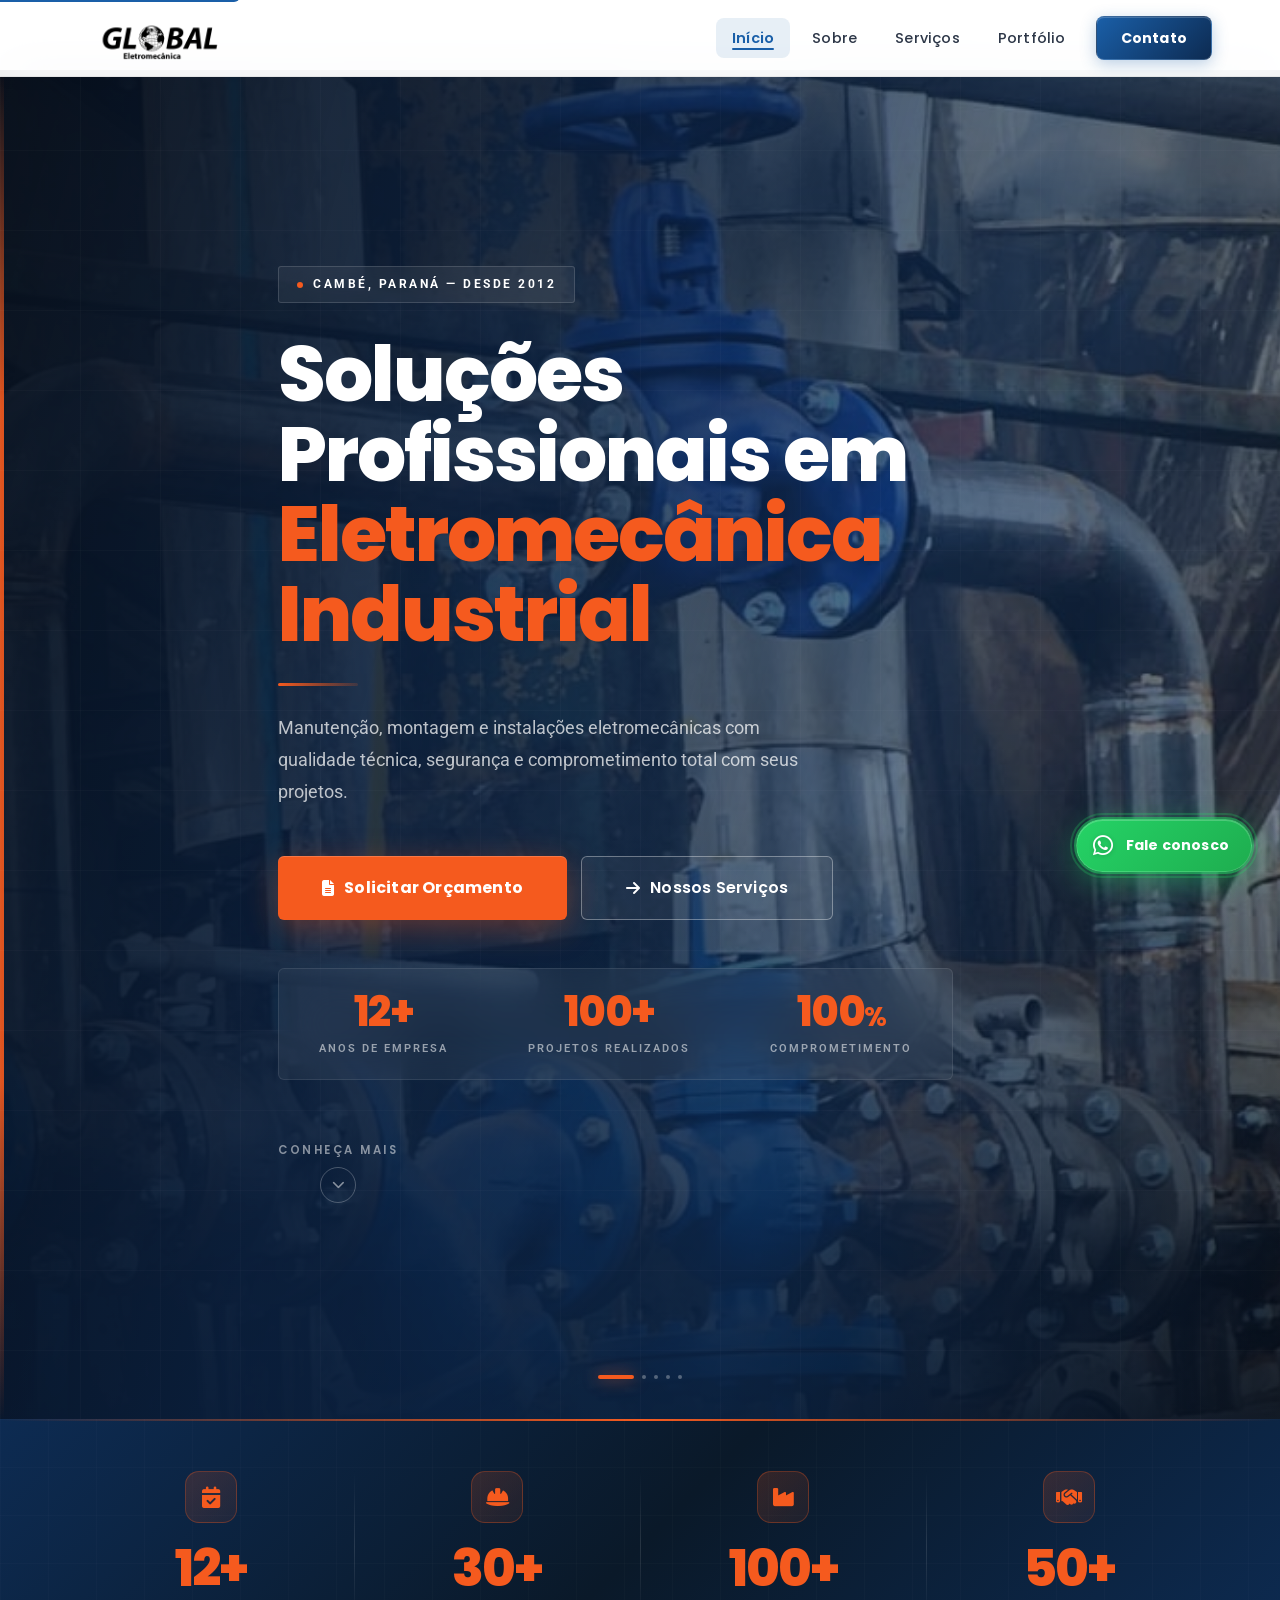
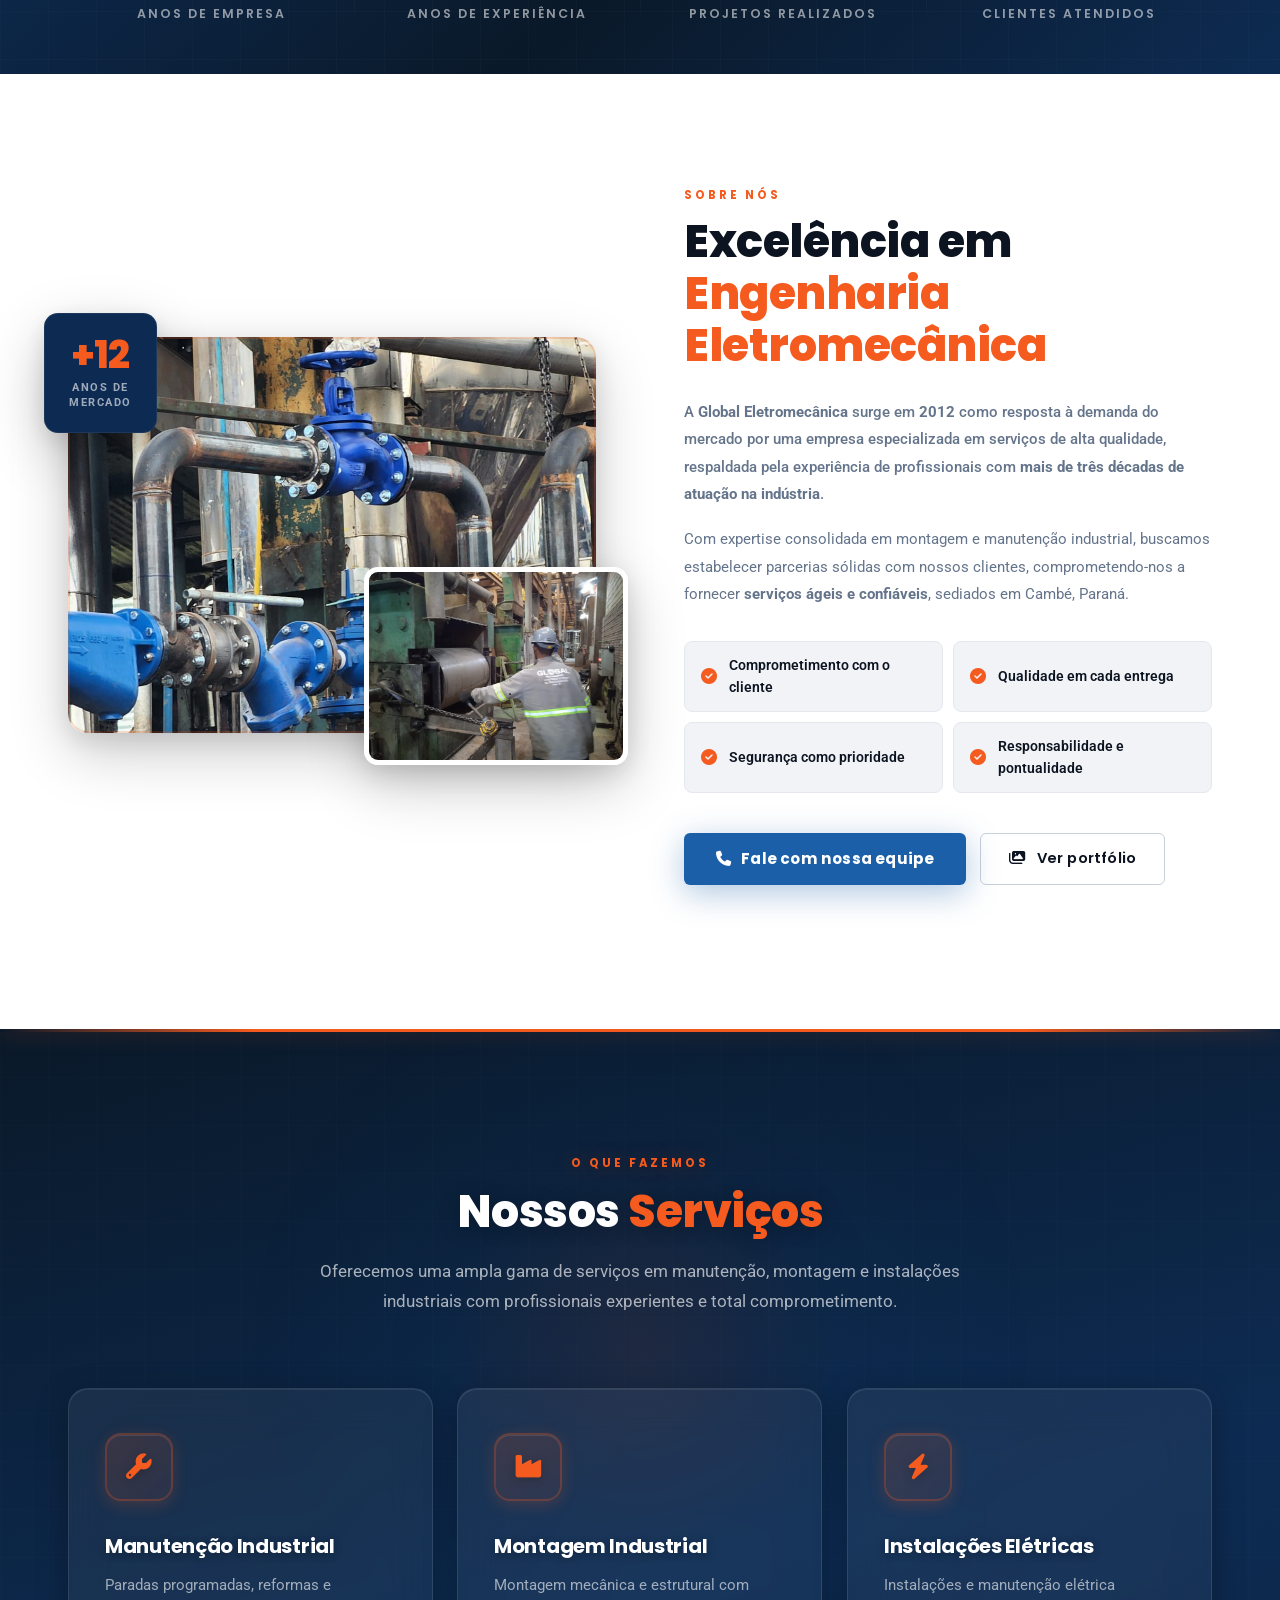
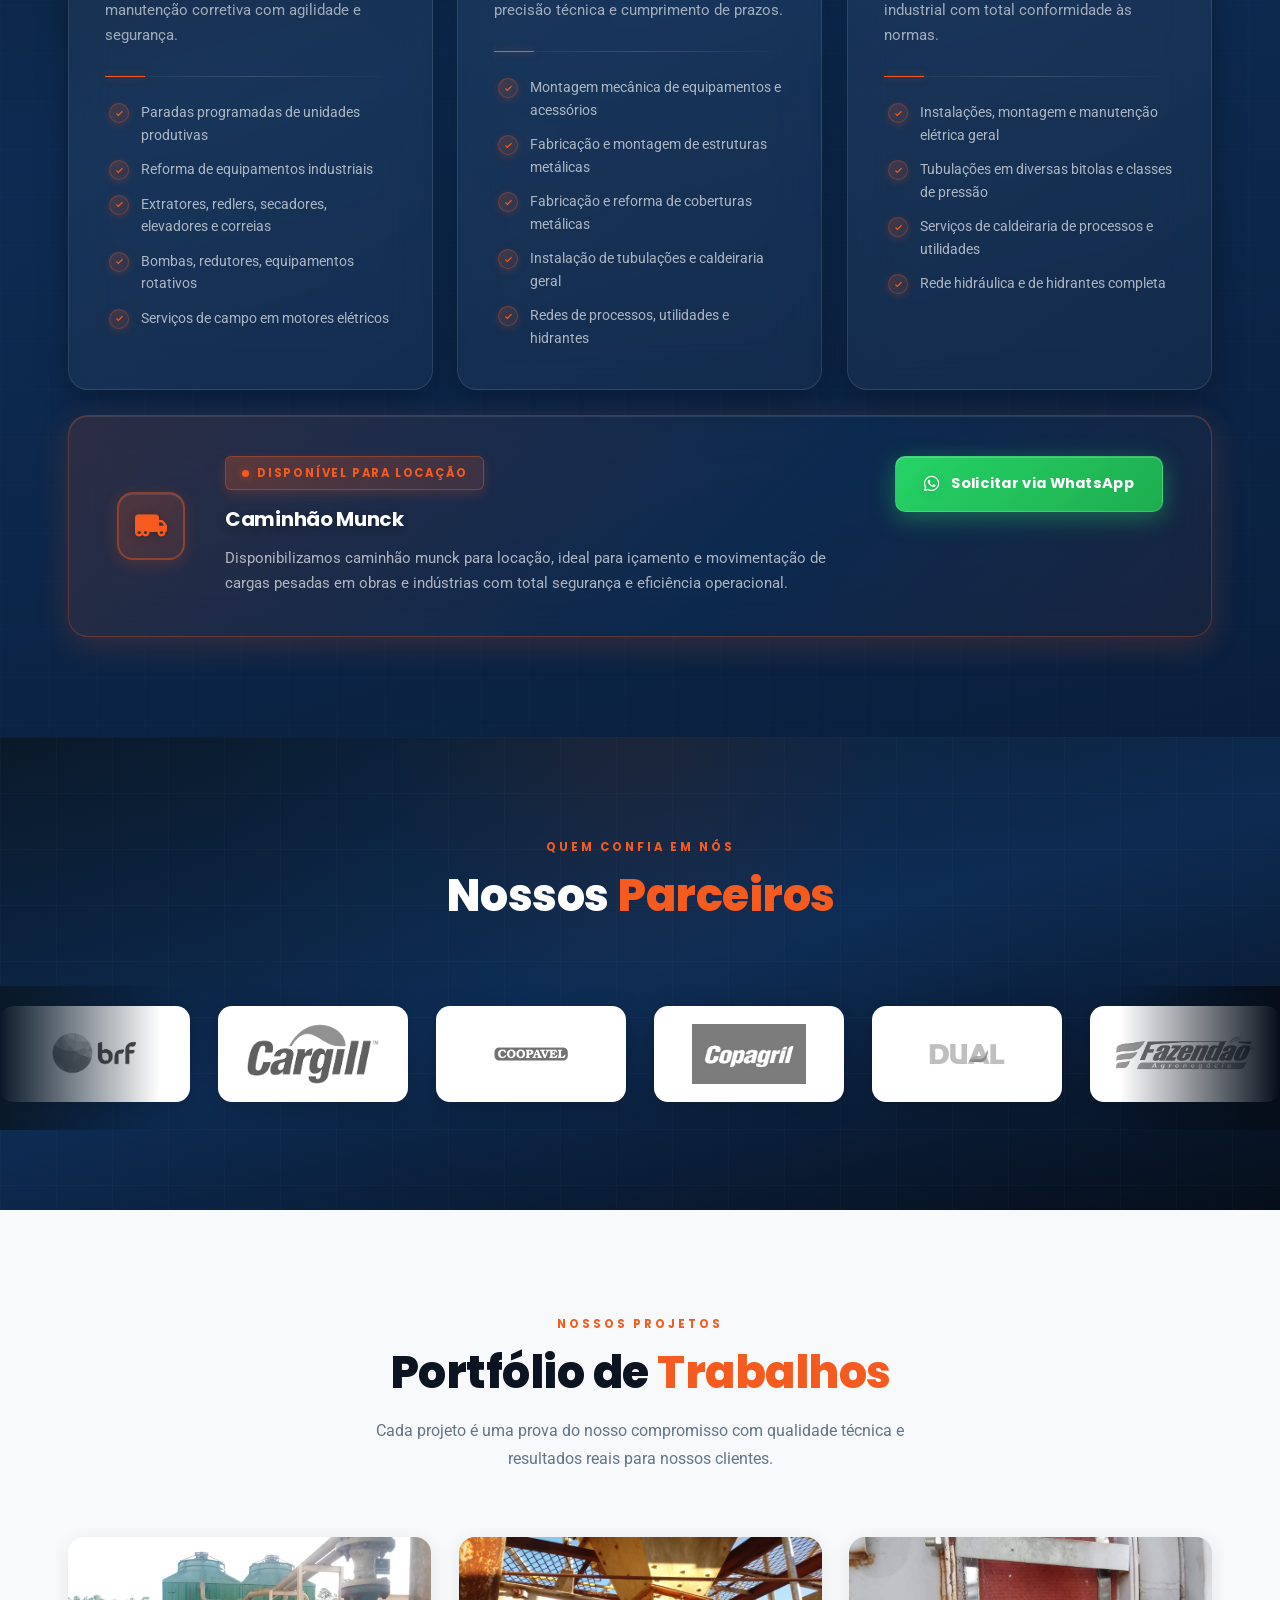
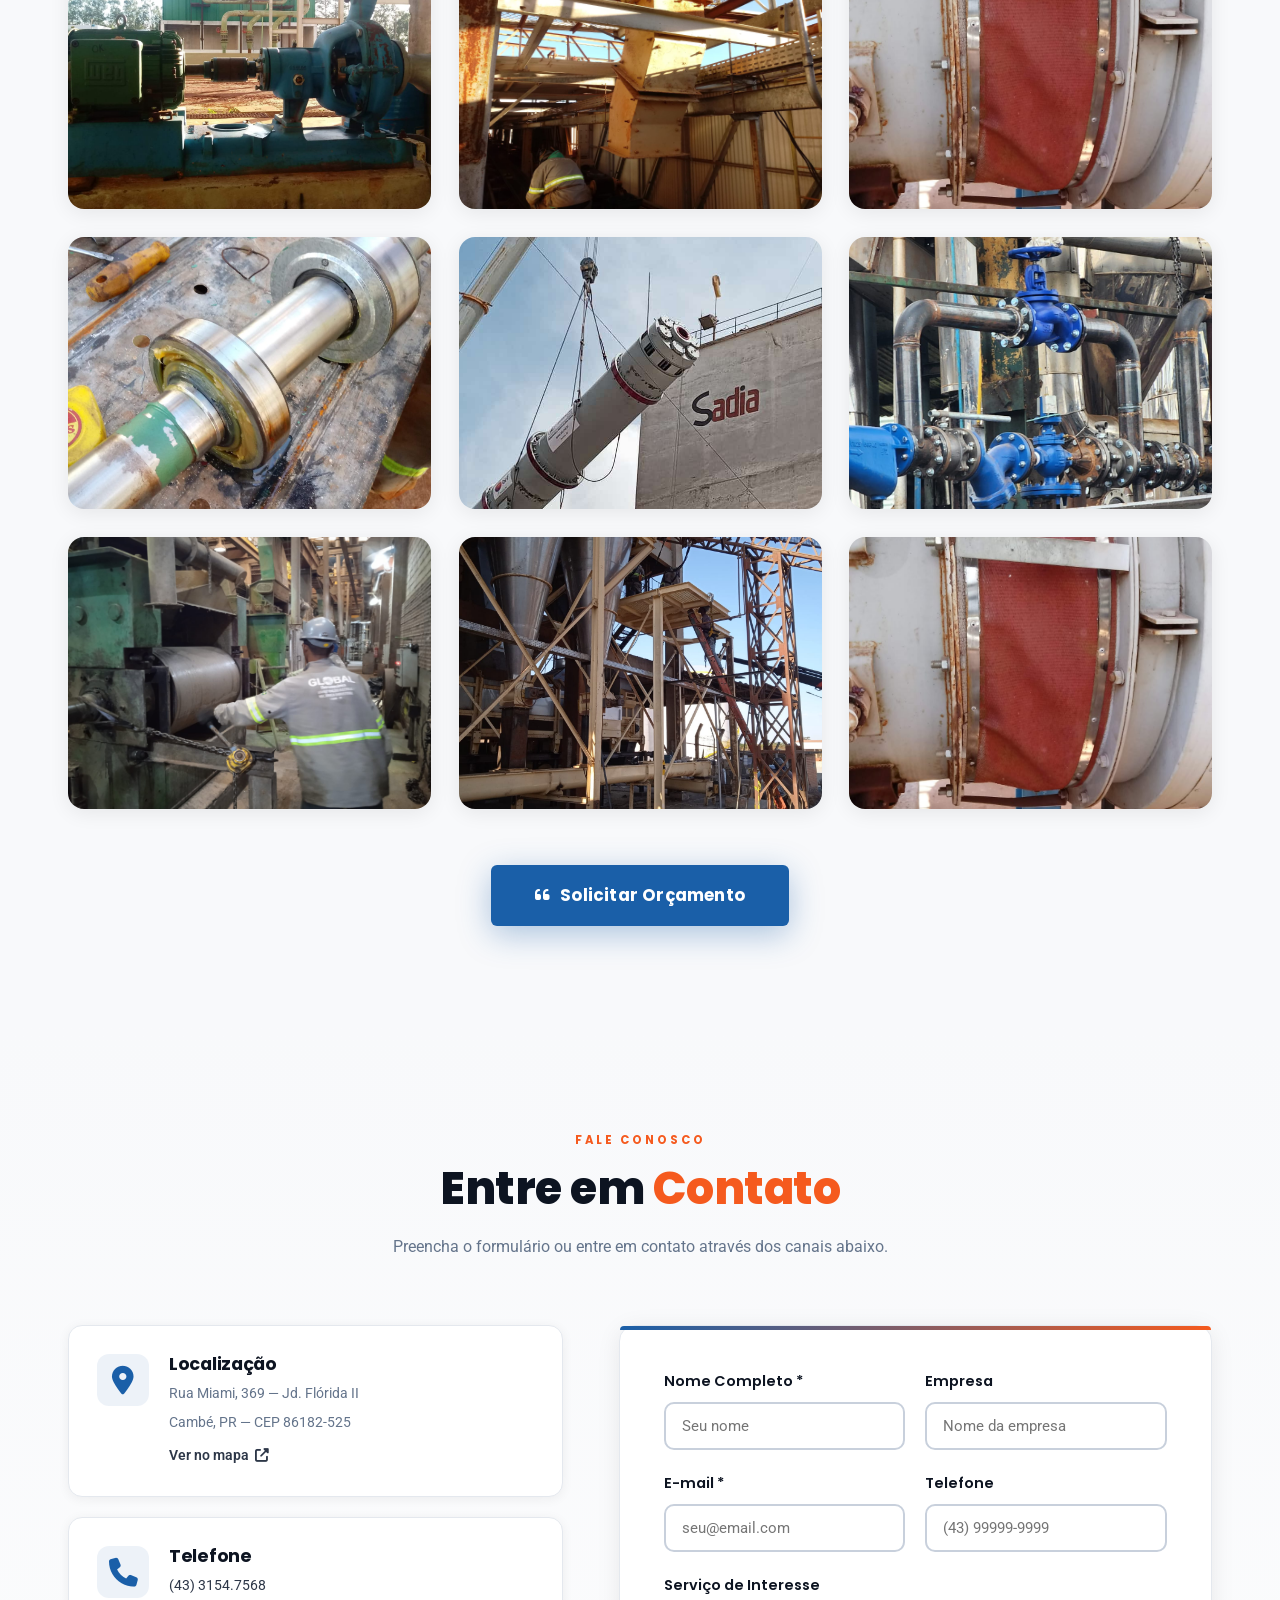
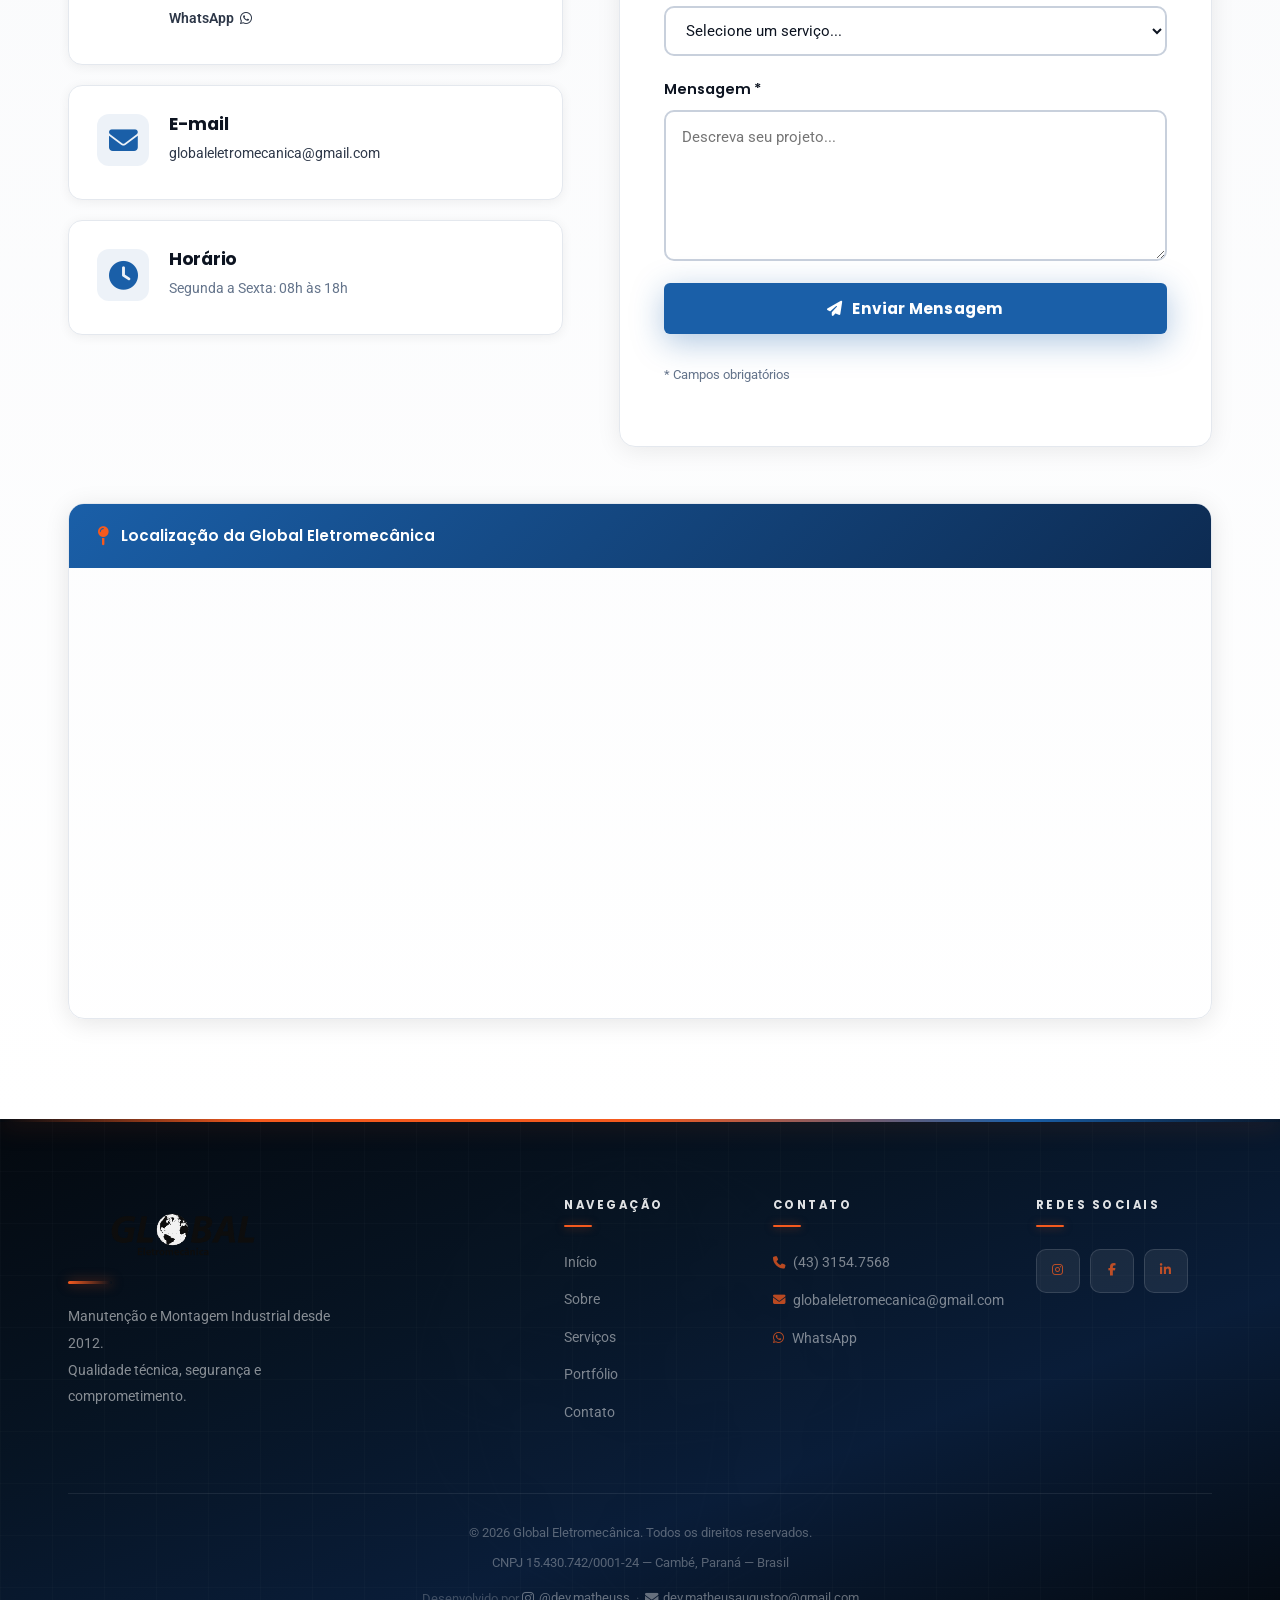
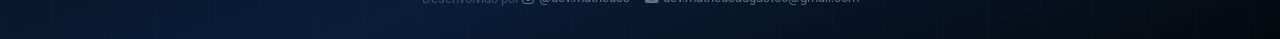
==== commit aab2483e: "feat: secao stats/prova social, hero melhorado com CTA orcamento + scroll indicator" ====
--- a/GLOBAL ELETROMECANICA.HTML
+++ b/GLOBAL ELETROMECANICA.HTML
@@ -98,31 +98,67 @@
                     </p>
                     
                     <div class="hero-actions" data-aos="fade-up" data-aos-delay="300">
-                        <a href="#servicos" class="btn btn-primary">
+                        <a href="#contato" class="btn btn-primary">
+                            <i class="fas fa-file-alt"></i>
+                            Solicitar Orçamento
+                        </a>
+                        <a href="#servicos" class="btn btn-outline">
                             <i class="fas fa-arrow-right"></i>
                             Nossos Serviços
                         </a>
-                        <a href="#contato" class="btn btn-outline">
-                            <i class="fas fa-envelope"></i>
-                            Solicitar Orçamento
-                        </a>
                     </div>
                     
                     <div class="hero-stats" data-aos="fade-up" data-aos-delay="400">
                         <div class="stat">
-                            <div class="stat-number"><span class="counter" data-target="12">0</span>+</div>
+                            <div class="stat-number"><span class="counter-hero" data-target="12">12</span>+</div>
                             <div class="stat-label">Anos de Empresa</div>
                         </div>
                         <div class="stat-divider"></div>
                         <div class="stat">
-                            <div class="stat-number"><span class="counter" data-target="30">0</span>+</div>
-                            <div class="stat-label">Anos de Experiência</div>
+                            <div class="stat-number"><span class="counter-hero" data-target="100">100</span>+</div>
+                            <div class="stat-label">Projetos Realizados</div>
                         </div>
                         <div class="stat-divider"></div>
                         <div class="stat">
                             <div class="stat-number">100<span class="stat-suffix">%</span></div>
                             <div class="stat-label">Comprometimento</div>
                         </div>
+                    </div>
+
+                    <!-- Scroll indicator -->
+                    <div class="hero-scroll" data-aos="fade-up" data-aos-delay="500">
+                        <a href="#sobre" class="hero-scroll-link" aria-label="Rolar para baixo">
+                            <span class="hero-scroll-text">Conheça mais</span>
+                            <span class="hero-scroll-icon"><i class="fas fa-chevron-down"></i></span>
+                        </a>
+                    </div>
+                </div>
+            </div>
+        </section>
+
+        <!-- Seção Stats / Prova Social -->
+        <section class="stats-section" aria-label="Números da empresa">
+            <div class="container">
+                <div class="stats-grid">
+                    <div class="stat-card">
+                        <div class="stat-card-icon"><i class="fas fa-calendar-check"></i></div>
+                        <div class="stat-card-number"><span class="counter" data-target="12">0</span>+</div>
+                        <div class="stat-card-label">Anos de Empresa</div>
+                    </div>
+                    <div class="stat-card">
+                        <div class="stat-card-icon"><i class="fas fa-hard-hat"></i></div>
+                        <div class="stat-card-number"><span class="counter" data-target="30">0</span>+</div>
+                        <div class="stat-card-label">Anos de Experiência</div>
+                    </div>
+                    <div class="stat-card">
+                        <div class="stat-card-icon"><i class="fas fa-industry"></i></div>
+                        <div class="stat-card-number"><span class="counter" data-target="100">0</span>+</div>
+                        <div class="stat-card-label">Projetos Realizados</div>
+                    </div>
+                    <div class="stat-card">
+                        <div class="stat-card-icon"><i class="fas fa-handshake"></i></div>
+                        <div class="stat-card-number"><span class="counter" data-target="50">0</span>+</div>
+                        <div class="stat-card-label">Clientes Atendidos</div>
                     </div>
                 </div>
             </div>
--- a/style.css
+++ b/style.css
@@ -434,28 +434,41 @@
 /* CTAs */
 .hero-actions {
   display: flex; gap: 14px; flex-wrap: wrap;
-  margin-bottom: 72px;
+  margin-bottom: 48px;
   animation: hIn .9s .42s ease both;
 }
 .hero-actions .btn-primary {
   background: var(--accent-orange);
   color: #fff; border: none;
-  padding: 17px 40px; font-size: 1rem; font-weight: 700;
+  padding: 18px 44px; font-size: 1rem; font-weight: 700;
   border-radius: var(--radius-sm);
   box-shadow: var(--shadow-orange), inset 0 1px 0 rgba(255,255,255,.18);
   transition: all .3s var(--ease);
+  position: relative;
+  overflow: hidden;
+}
+.hero-actions .btn-primary::after {
+  content: '';
+  position: absolute;
+  inset: 0;
+  background: linear-gradient(135deg, rgba(255,255,255,.15) 0%, transparent 60%);
+  opacity: 0;
+  transition: opacity .3s ease;
 }
 .hero-actions .btn-primary:hover {
   background: #d94d15;
-  transform: translateY(-3px);
-  box-shadow: 0 16px 48px rgba(245,90,30,.55), inset 0 1px 0 rgba(255,255,255,.18);
+  transform: translateY(-4px);
+  box-shadow: 0 20px 56px rgba(245,90,30,.6), inset 0 1px 0 rgba(255,255,255,.18);
   color: #fff;
+}
+.hero-actions .btn-primary:hover::after {
+  opacity: 1;
 }
 .hero-actions .btn-outline {
   background: rgba(255,255,255,.05);
   color: #fff;
   border: 1.5px solid rgba(255,255,255,.35);
-  padding: 17px 40px; font-size: 1rem; font-weight: 600;
+  padding: 18px 44px; font-size: 1rem; font-weight: 600;
   border-radius: var(--radius-sm);
   backdrop-filter: blur(12px);
   transition: all .3s var(--ease);
@@ -464,7 +477,7 @@
   background: rgba(255,255,255,.12);
   border-color: rgba(255,255,255,.7);
   color: #fff;
-  transform: translateY(-3px);
+  transform: translateY(-4px);
 }
 
 /* Stats — painel de vidro premium */
@@ -526,6 +539,7 @@
     background:
       linear-gradient(to bottom, rgba(6,14,26,.92) 0%, rgba(6,14,26,.7) 50%, rgba(6,14,26,.95) 100%);
   }
+  .hero-scroll { display: none; }
 }
 @media (max-width: 480px) {
   .hero-content { padding: 64px 16px 88px; }
@@ -555,6 +569,194 @@
 .section-desc {
   font-size: 1rem; max-width: 560px; margin: 0 auto;
   color: var(--text-muted); line-height: 1.75;
+}
+
+/* ══════════════════════════════════════════════════════════
+   STATS / PROVA SOCIAL — Números de impacto
+   ══════════════════════════════════════════════════════════ */
+.stats-section {
+  background: linear-gradient(135deg, var(--primary-dark) 0%, #0A1929 50%, var(--primary-dark) 100%);
+  padding: 0;
+  position: relative;
+  overflow: hidden;
+  /* Sem padding vertical — os cards criam o espaço */
+}
+
+/* Linha laranja no topo */
+.stats-section::before {
+  content: '';
+  position: absolute;
+  top: 0; left: 0; right: 0;
+  height: 2px;
+  background: linear-gradient(90deg, transparent, var(--accent-orange), transparent);
+}
+
+/* Grade técnica sutil */
+.stats-section::after {
+  content: '';
+  position: absolute; inset: 0;
+  background-image:
+    linear-gradient(rgba(255,255,255,.015) 1px, transparent 1px),
+    linear-gradient(90deg, rgba(255,255,255,.015) 1px, transparent 1px);
+  background-size: 48px 48px;
+  pointer-events: none;
+}
+
+.stats-grid {
+  display: grid;
+  grid-template-columns: repeat(4, 1fr);
+  position: relative;
+  z-index: 1;
+}
+
+.stat-card {
+  display: flex;
+  flex-direction: column;
+  align-items: center;
+  justify-content: center;
+  text-align: center;
+  padding: 52px 32px;
+  position: relative;
+  transition: background .35s ease;
+  cursor: default;
+}
+
+/* Divisor vertical entre cards */
+.stat-card + .stat-card::before {
+  content: '';
+  position: absolute;
+  left: 0; top: 20%; bottom: 20%;
+  width: 1px;
+  background: linear-gradient(to bottom, transparent, rgba(255,255,255,.12), transparent);
+}
+
+.stat-card:hover {
+  background: rgba(245,90,30,.06);
+}
+
+.stat-card-icon {
+  width: 52px; height: 52px;
+  border-radius: 14px;
+  background: linear-gradient(135deg, rgba(245,90,30,.18), rgba(245,90,30,.08));
+  border: 1.5px solid rgba(245,90,30,.3);
+  display: flex;
+  align-items: center;
+  justify-content: center;
+  margin-bottom: 20px;
+  transition: all .35s ease;
+}
+
+.stat-card:hover .stat-card-icon {
+  background: linear-gradient(135deg, var(--accent-orange), #FF7A45);
+  border-color: transparent;
+  transform: scale(1.1) rotate(-6deg);
+  box-shadow: 0 8px 28px rgba(245,90,30,.45);
+}
+
+.stat-card-icon i {
+  font-size: 1.3rem;
+  color: var(--accent-orange);
+  transition: color .35s ease;
+}
+
+.stat-card:hover .stat-card-icon i {
+  color: #fff;
+}
+
+.stat-card-number {
+  font-family: var(--font-head);
+  font-size: clamp(2.4rem, 4vw, 3.6rem);
+  font-weight: 800;
+  color: var(--accent-orange);
+  line-height: 1;
+  letter-spacing: -2px;
+  margin-bottom: 10px;
+  transition: transform .35s ease;
+}
+
+.stat-card:hover .stat-card-number {
+  transform: scale(1.05);
+}
+
+.stat-card-label {
+  font-family: var(--font-head);
+  font-size: .78rem;
+  font-weight: 600;
+  color: rgba(255,255,255,.55);
+  text-transform: uppercase;
+  letter-spacing: 2px;
+  line-height: 1.4;
+}
+
+/* Responsividade stats */
+@media (max-width: 900px) {
+  .stats-grid { grid-template-columns: repeat(2, 1fr); }
+  .stat-card { padding: 40px 24px; }
+  /* Divisor horizontal entre linhas */
+  .stat-card:nth-child(3)::before,
+  .stat-card:nth-child(4)::before {
+    top: 0; bottom: auto;
+    left: 20%; right: 20%;
+    width: auto; height: 1px;
+    background: linear-gradient(to right, transparent, rgba(255,255,255,.12), transparent);
+  }
+}
+
+@media (max-width: 480px) {
+  .stats-grid { grid-template-columns: repeat(2, 1fr); }
+  .stat-card { padding: 32px 16px; }
+  .stat-card-number { font-size: 2.2rem; letter-spacing: -1px; }
+  .stat-card-icon { width: 44px; height: 44px; margin-bottom: 14px; }
+}
+
+/* ── Hero — Scroll indicator ── */
+.hero-scroll {
+  margin-top: 56px;
+  animation: hIn .9s .6s ease both;
+}
+
+.hero-scroll-link {
+  display: inline-flex;
+  flex-direction: column;
+  align-items: center;
+  gap: 8px;
+  color: rgba(255,255,255,.5);
+  text-decoration: none;
+  transition: color .3s ease;
+}
+
+.hero-scroll-link:hover {
+  color: var(--accent-orange);
+}
+
+.hero-scroll-text {
+  font-size: .72rem;
+  font-weight: 600;
+  letter-spacing: 2.5px;
+  text-transform: uppercase;
+  font-family: var(--font-head);
+}
+
+.hero-scroll-icon {
+  width: 36px; height: 36px;
+  border: 1.5px solid rgba(255,255,255,.25);
+  border-radius: 50%;
+  display: flex;
+  align-items: center;
+  justify-content: center;
+  font-size: .8rem;
+  animation: scrollBounce 2s ease-in-out infinite;
+  transition: border-color .3s ease, background .3s ease;
+}
+
+.hero-scroll-link:hover .hero-scroll-icon {
+  border-color: var(--accent-orange);
+  background: rgba(245,90,30,.15);
+}
+
+@keyframes scrollBounce {
+  0%, 100% { transform: translateY(0); }
+  50%       { transform: translateY(6px); }
 }
 
 /* ══════════════════════════════════════════════════════════
@@ -758,7 +960,7 @@
 
 .servicos-grid {
   display: grid;
-  grid-template-columns: repeat(auto-fit, minmax(300px, 1fr));
+  grid-template-columns: repeat(3, 1fr);
   gap: 24px;
   margin-top: 72px;
 }
@@ -1001,24 +1203,30 @@
   color: #fff;
 }
 
-/* Card Munck — destaque premium especial */
+/* Card Munck — ocupa linha inteira, layout horizontal */
 .servico-card-munck {
+  grid-column: 1 / -1;
+  flex-direction: row;
+  align-items: center;
+  gap: 40px;
   background: linear-gradient(
-    145deg,
-    rgba(245,90,30,.12) 0%,
-    rgba(26,95,168,.08) 100%
+    135deg,
+    rgba(245,90,30,.14) 0%,
+    rgba(26,95,168,.10) 60%,
+    rgba(245,90,30,.06) 100%
   );
-  border-color: rgba(245,90,30,.25);
+  border-color: rgba(245,90,30,.3);
   box-shadow:
-    0 8px 32px rgba(245,90,30,.25),
+    0 8px 32px rgba(245,90,30,.2),
     inset 0 1px 0 rgba(255,255,255,.1);
+  padding: 40px 48px;
 }
 
 .servico-card-munck:hover {
   border-color: rgba(245,90,30,.5);
   box-shadow:
-    0 32px 80px rgba(245,90,30,.35),
-    0 0 0 1px rgba(245,90,30,.4),
+    0 24px 64px rgba(245,90,30,.3),
+    0 0 0 1px rgba(245,90,30,.35),
     inset 0 1px 0 rgba(255,255,255,.15);
 }
 
@@ -1029,6 +1237,8 @@
     rgba(245,90,30,.12) 100%
   );
   border-color: rgba(245,90,30,.4);
+  flex-shrink: 0;
+  margin-bottom: 0;
 }
 
 .servico-card-munck h3 {
@@ -1037,6 +1247,7 @@
 
 .munck-content {
   flex: 1;
+  min-width: 0;
 }
 
 .munck-badge {
@@ -1081,7 +1292,7 @@
   display: inline-flex;
   align-items: center;
   gap: 12px;
-  background: linear-gradient(135deg, #25D366 0%, #1ead4f 100%);ent(135deg, #25D366 0%, #1ead4f 100%);
+  background: linear-gradient(135deg, #25D366 0%, #1ead4f 100%);
   color: #fff;
   padding: 15px 28px;
   border-radius: 10px;
@@ -1089,13 +1300,15 @@
   font-size: .92rem;
   transition: all .4s cubic-bezier(.4,0,.2,1);
   align-self: flex-start;
-  margin-top: 28px;
+  margin-top: 0;
+  flex-shrink: 0;
   box-shadow:
     0 6px 24px rgba(37,211,102,.4),
     inset 0 1px 0 rgba(255,255,255,.2);
   letter-spacing: .3px;
   font-family: var(--font-head);
   border: 1px solid rgba(255,255,255,.15);
+  white-space: nowrap;
 }
 
 .munck-cta:hover {
@@ -1112,13 +1325,51 @@
   filter: drop-shadow(0 2px 4px rgba(0,0,0,.2));
 }
 
+/* ── Responsividade dos Serviços ── */
+
+/* Tablet largo: 3 colunas → 2 colunas, Munck span 2 */
+@media (max-width: 1024px) {
+  .servicos-grid {
+    grid-template-columns: repeat(2, 1fr);
+    gap: 20px;
+  }
+  .servico-card-munck {
+    grid-column: 1 / -1;
+    flex-direction: row;
+    padding: 36px 40px;
+    gap: 32px;
+  }
+}
+
+/* Tablet: 2 colunas → 1 coluna, Munck volta ao layout vertical */
 @media (max-width: 768px) {
   .servicos { padding: 72px 0; }
-  .servicos-grid { grid-template-columns: 1fr; gap: 14px; }
+  .servicos-grid {
+    grid-template-columns: 1fr;
+    gap: 16px;
+  }
   .servico-card { padding: 32px 24px; }
-}
-@media (min-width: 769px) and (max-width: 1024px) {
-  .servicos-grid { grid-template-columns: repeat(2, 1fr); }
+  .servico-card-munck {
+    grid-column: 1;
+    flex-direction: column;
+    align-items: flex-start;
+    padding: 32px 24px;
+    gap: 0;
+  }
+  .servico-card-munck .servico-icon-wrap {
+    margin-bottom: 28px;
+  }
+  .munck-cta {
+    margin-top: 24px;
+    width: 100%;
+    justify-content: center;
+  }
+}
+
+/* Mobile pequeno */
+@media (max-width: 480px) {
+  .servico-card { padding: 28px 20px; }
+  .servico-card-munck { padding: 28px 20px; }
 }
 
 /* ══════════════════════════════════════════════════════════
@@ -2216,7 +2467,7 @@
 }
 
 /* ═══════════════════════════════════════════════════════════
-   RESPONSIVIDADE COMPLETA — auditada para todos os dispositivos
+   RESPONSIVIDADE COMPLETA
    320px · 480px · 600px · 768px · 900px · 1024px · 1200px+
    ═══════════════════════════════════════════════════════════ */
 
@@ -2229,31 +2480,20 @@
 
 /* ── Tablet (≤ 900px) ── */
 @media (max-width: 900px) {
-  /* Sobre */
   .sobre-grid       { grid-template-columns: 1fr; gap: 56px; }
-
-  /* Contato */
   .contato-grid     { grid-template-columns: 1fr; gap: 40px; }
-
-  /* Footer */
   .footer-content   { grid-template-columns: 1fr; gap: 40px; }
   .footer-links     { grid-template-columns: repeat(2, 1fr); }
-
-  /* Portfolio */
   .portfolio-grid   { grid-template-columns: repeat(2, 1fr); }
-
-  /* Parceiros */
   .parceiro-item    { flex: 0 0 140px; height: 72px; }
 }
 
 /* ── Mobile (≤ 768px) ── */
 @media (max-width: 768px) {
-  /* Seções gerais */
   section { padding: 64px 0; }
 
-  /* Header / Nav */
+  /* Header */
   .logo-img { height: 42px; }
-  
   .nav-list {
     display: none;
     position: absolute; top: 76px; left: 0; right: 0;
@@ -2267,9 +2507,20 @@
   .menu-toggle   { display: flex; }
 
   /* Hero */
-  .hero-actions { flex-direction: column; align-items: center; }
+  .hero-content {
+    text-align: center; margin: 0 auto;
+    padding: 80px 20px 100px;
+  }
+  .hero-title-line  { margin: 24px auto; }
+  .hero-subtitle    { margin-left: auto; margin-right: auto; }
+  .hero-actions     { flex-direction: column; align-items: center; justify-content: center; }
   .hero-actions .btn { width: 100%; max-width: 320px; justify-content: center; }
-  .hero-stats   { flex-wrap: wrap; }
+  .hero-stats       { flex-wrap: wrap; justify-content: center; }
+  .stat + .stat     { border-left: none; border-top: 1px solid rgba(255,255,255,.08); }
+  .hero-overlay {
+    background:
+      linear-gradient(to bottom, rgba(6,14,26,.92) 0%, rgba(6,14,26,.7) 50%, rgba(6,14,26,.95) 100%);
+  }
 
   /* Sobre */
   .sobre-img-float  { width: 44%; bottom: -16px; right: -12px; }
@@ -2278,8 +2529,7 @@
   .sobre-actions .btn,
   .sobre-actions .btn-outline-dark { width: 100%; justify-content: center; }
 
-  /* Serviços */
-  .servicos-grid    { grid-template-columns: 1fr; gap: 14px; }
+  /* Portfolio */
   .portfolio-grid   { grid-template-columns: repeat(2, 1fr); gap: 12px; }
 
   /* Contato */
@@ -2298,70 +2548,45 @@
 
 /* ── Mobile médio (≤ 600px) ── */
 @media (max-width: 600px) {
-  /* Sobre */
   .sobre-img-float  { display: none; }
   .sobre-badge      { top: 12px; left: 12px; }
-
-  /* Parceiros */
   .parceiro-item    { flex: 0 0 120px; height: 64px; padding: 10px 12px; }
   .carousel-track   { gap: 16px; }
-
-  /* Serviços */
   .servico-card     { padding: 28px 20px; }
+  .servico-card-munck { padding: 28px 20px; }
 }
 
 /* ── Mobile pequeno (≤ 480px) ── */
 @media (max-width: 480px) {
   .container        { padding: 0 16px; }
   section           { padding: 52px 0; }
-
-  /* Header */
   .logo-img         { height: 38px; }
-
-  /* Hero */
   .hero-content     { padding: 48px 16px 72px; }
   .hero-title       { letter-spacing: -.5px; }
   .hero-stats       { border-radius: 10px; }
   .stat             { padding: 16px 20px; }
-
-  /* Sobre */
   .sobre            { padding: 52px 0; }
-
-  /* Serviços */
   .servicos         { padding: 60px 0; }
-
-  /* Portfolio */
   .portfolio-grid   { grid-template-columns: 1fr; gap: 12px; }
-
-  /* Contato */
   .contato-form     { padding: 24px 20px; }
   .mapa-container iframe { height: 260px; }
-
-  /* Footer */
   .footer-bottom    { padding: 16px 0; }
   .footer-dev       { font-size: .75rem; }
 }
 
 /* ── Telas muito pequenas (≤ 360px) ── */
 @media (max-width: 360px) {
-  .hero-title       { font-size: 1.9rem; }
-  .hero-actions .btn { max-width: 100%; }
-  .stat-number      { font-size: 2rem; }
-  .servico-card     { padding: 24px 16px; }
-  .contato-form     { padding: 20px 16px; }
-  
-  /* Logos menores em telas muito pequenas */
-  .logo-img         { height: 36px; }
-  .footer-logo-img  { height: 48px; }
-  .footer-bg-logo   { background-size: 300px auto; }
-}
-/* ── Responsividade final ── */
-@media (max-width: 320px) {
   .container        { padding: 0 12px; }
   .hero-content     { padding: 40px 12px 60px; }
   .hero-title       { font-size: 1.7rem; }
+  .hero-actions .btn { max-width: 100%; }
+  .stat-number      { font-size: 2rem; }
   .servico-card     { padding: 20px 12px; }
+  .servico-card-munck { padding: 20px 12px; }
   .contato-form     { padding: 16px 12px; }
+  .logo-img         { height: 36px; }
+  .footer-logo-img  { height: 44px; }
+  .footer-bg-logo   { background-size: 280px auto; }
 }
 
 /* ── Fim do arquivo ── */
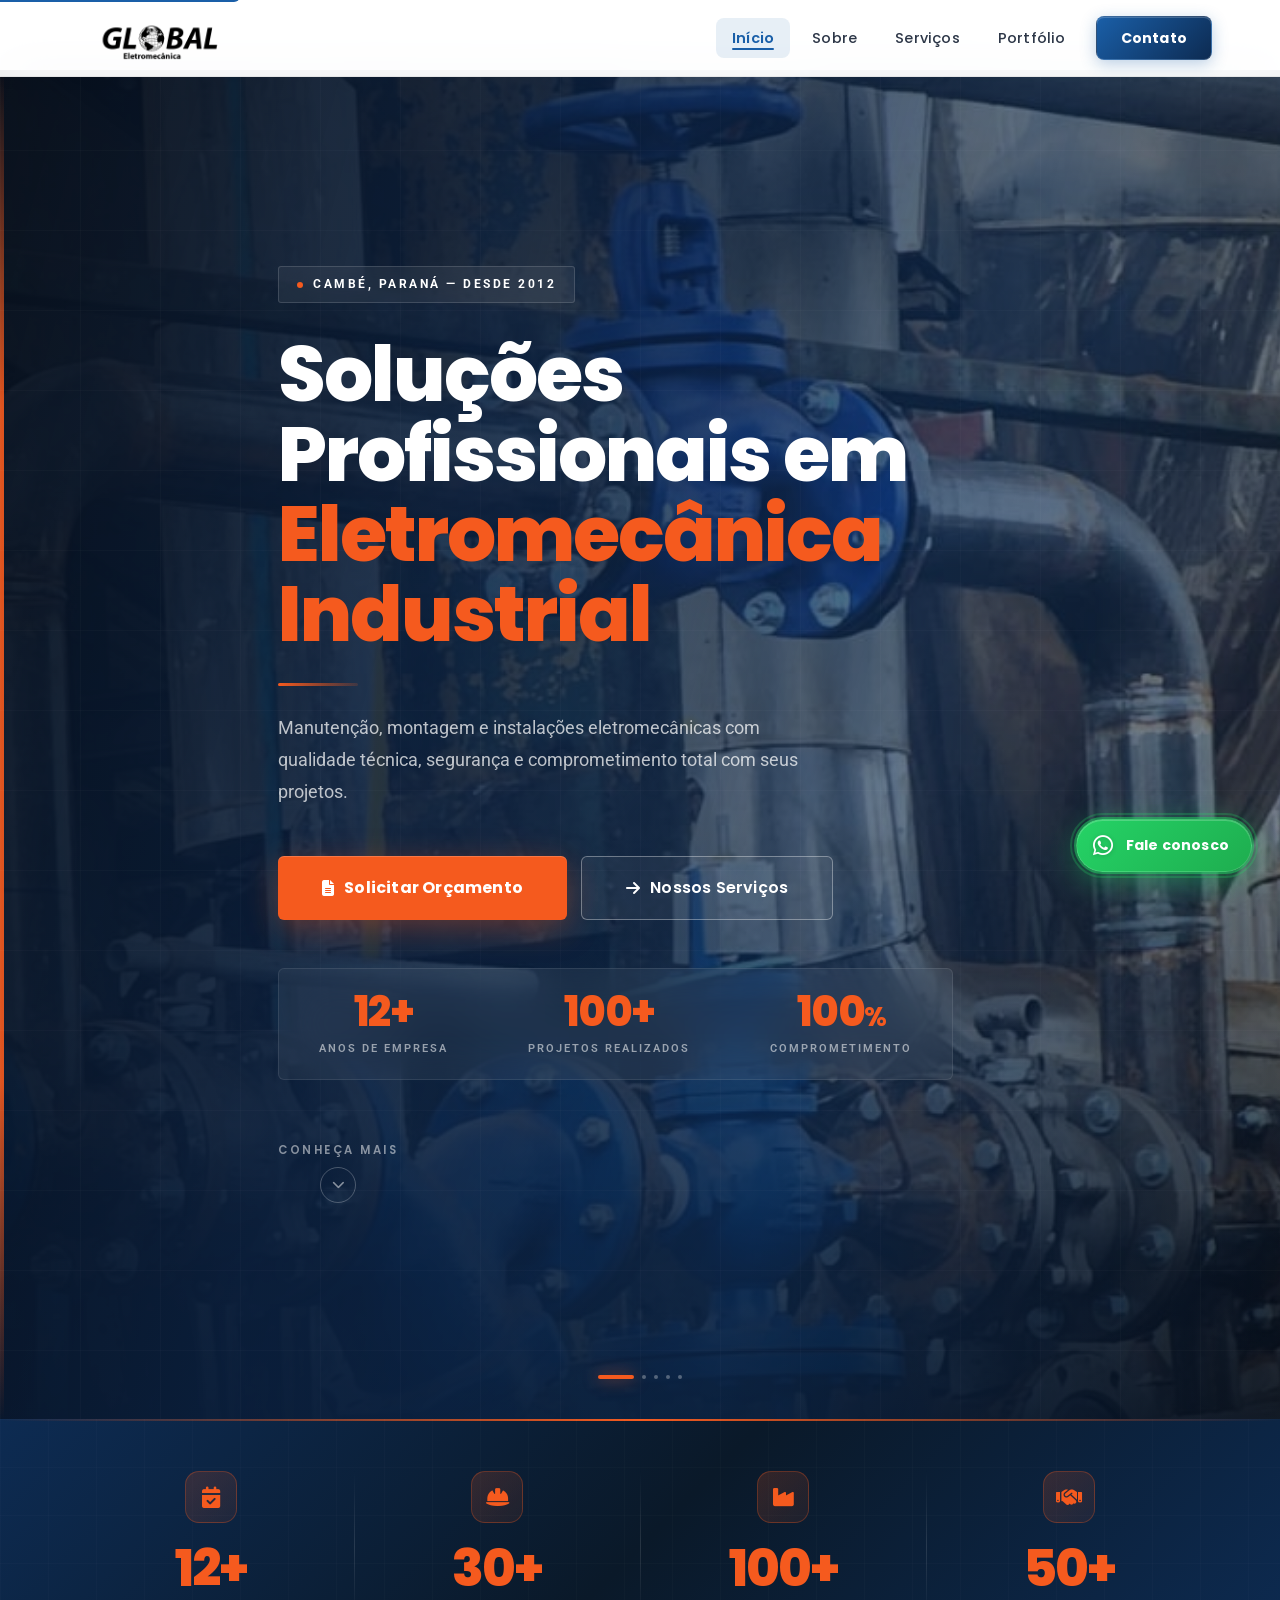
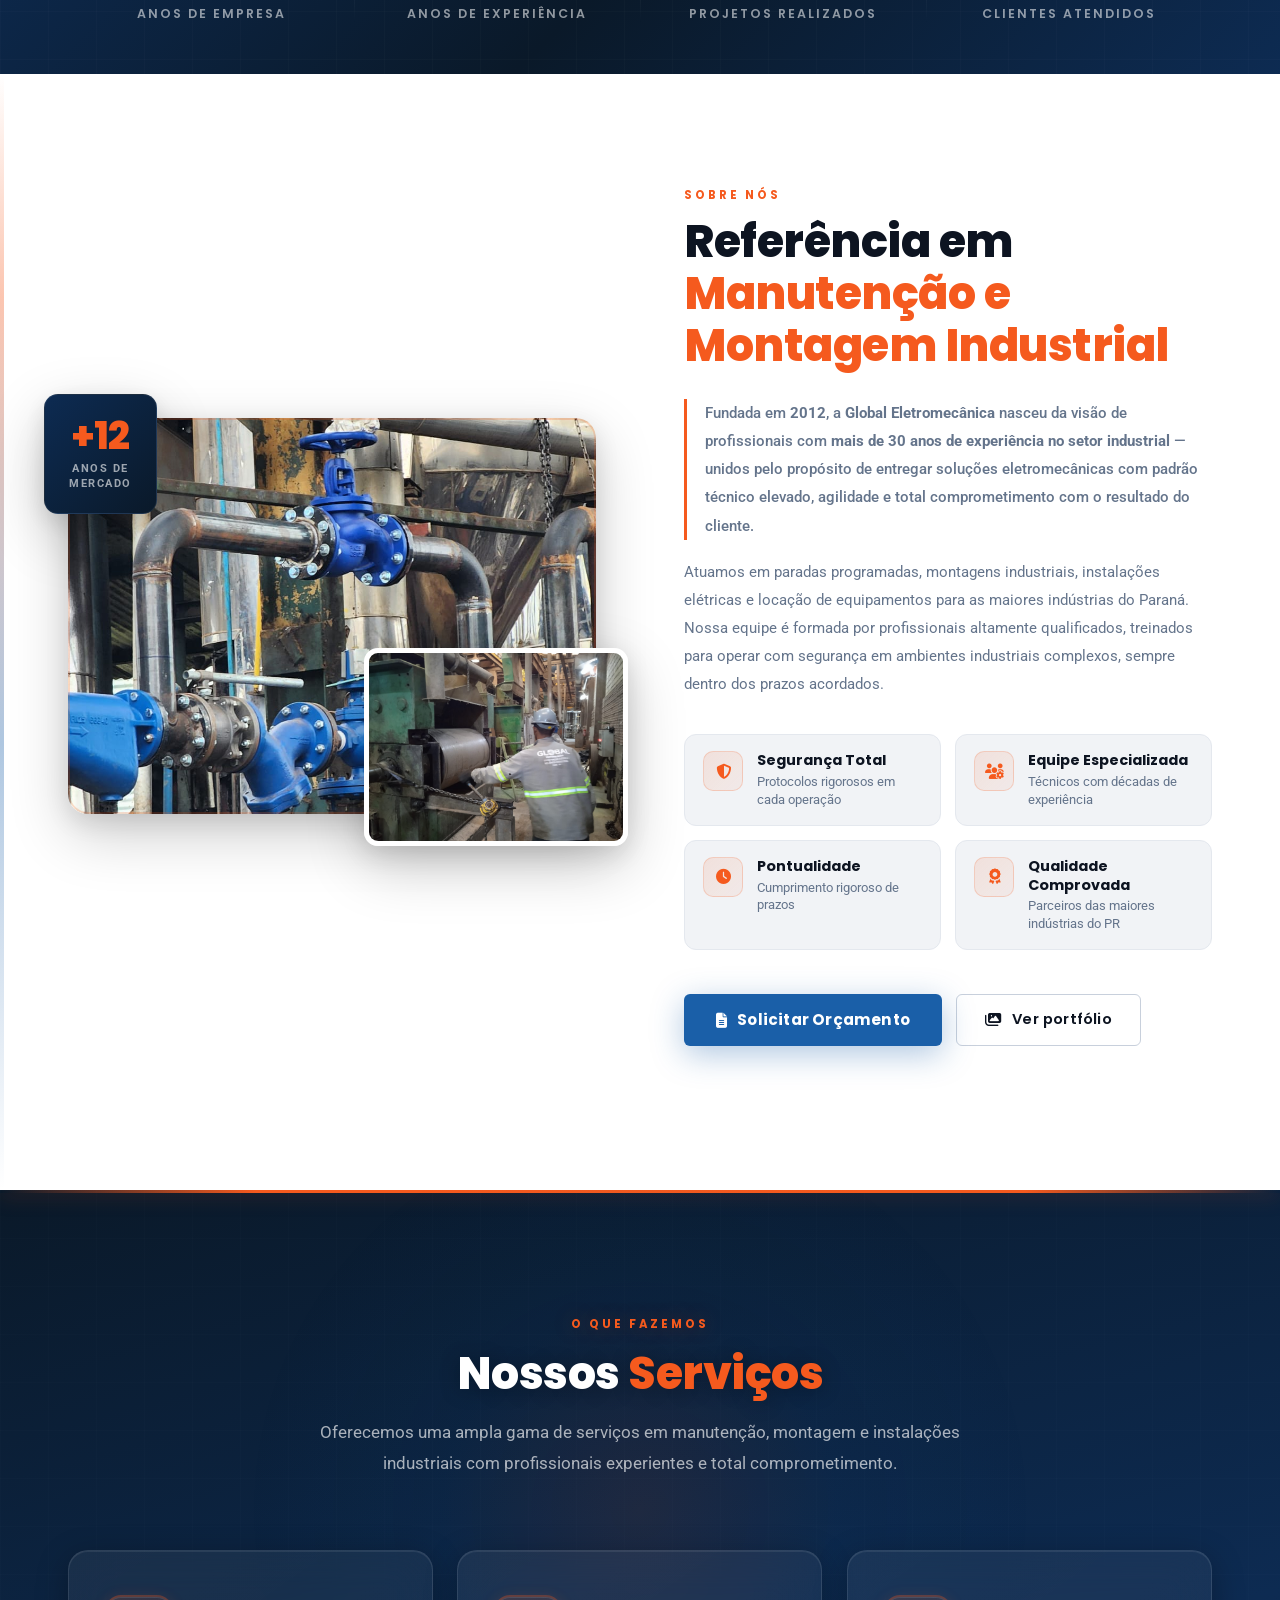
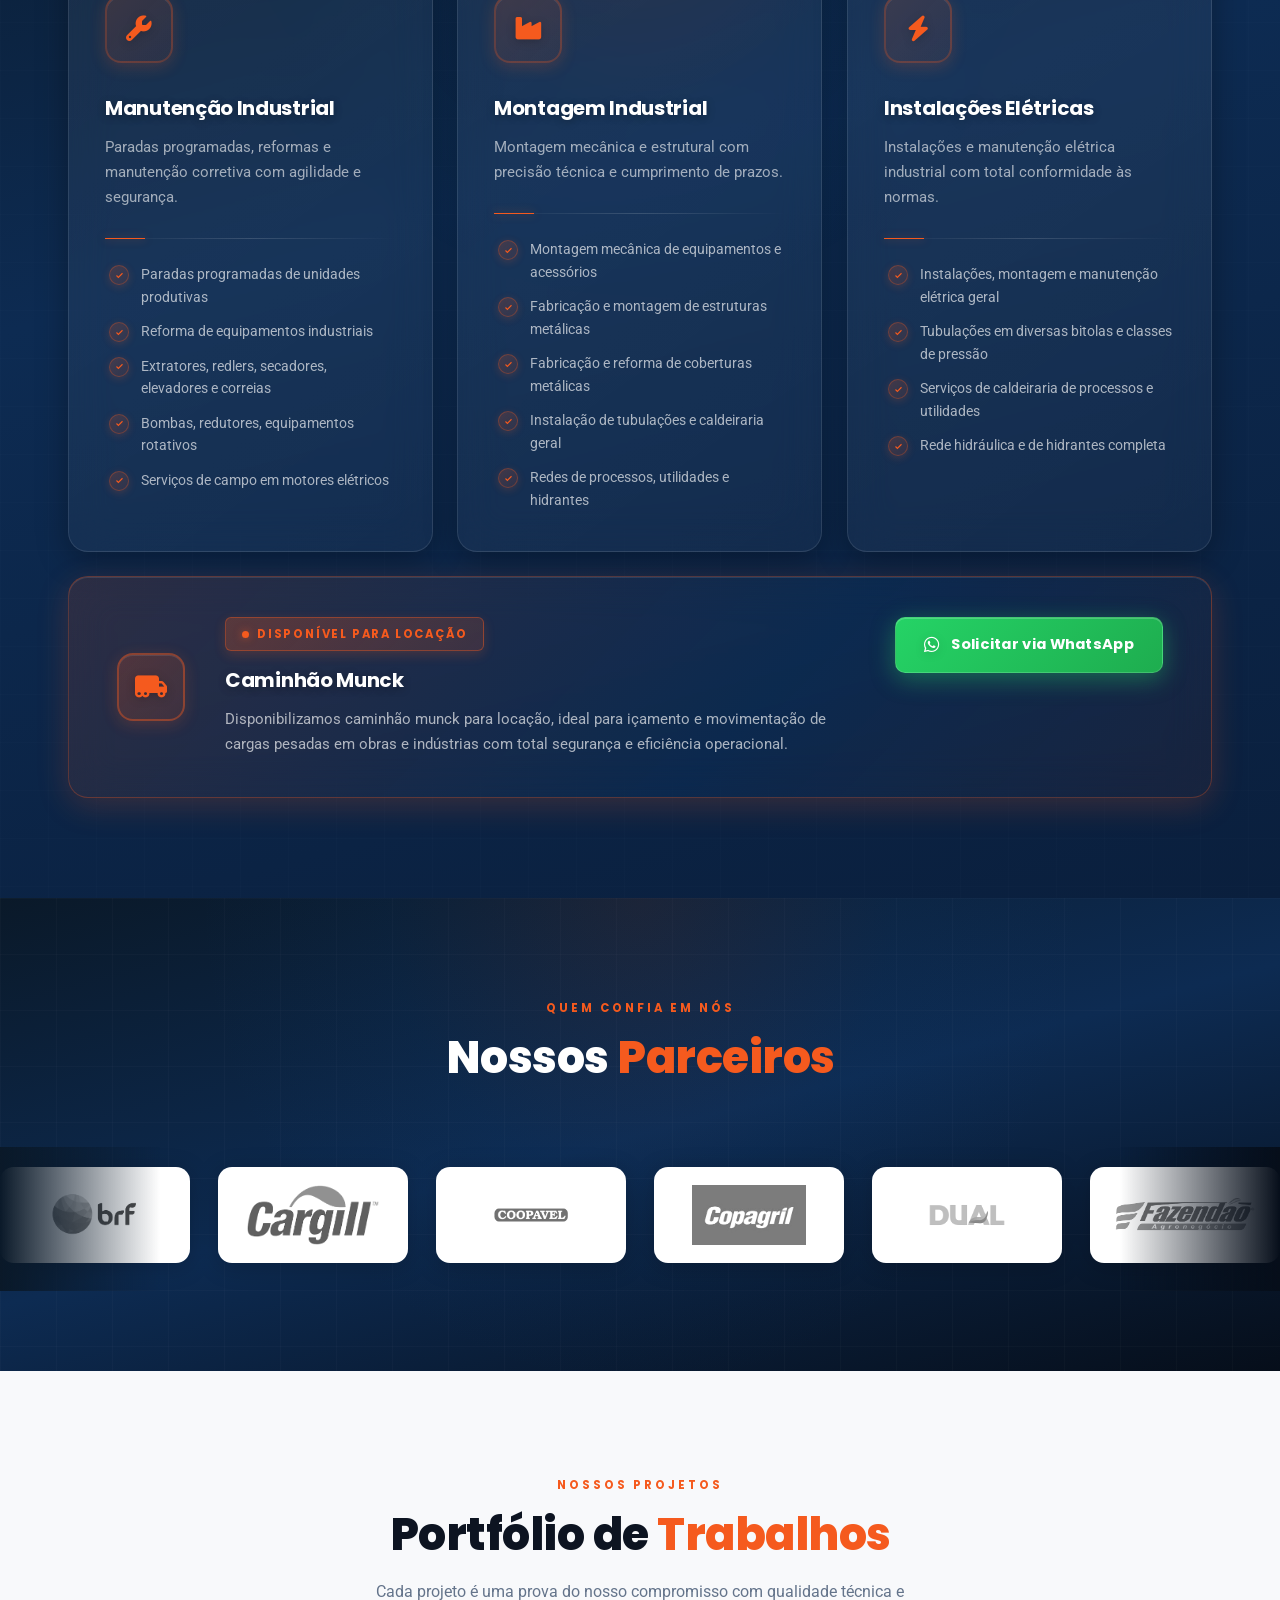
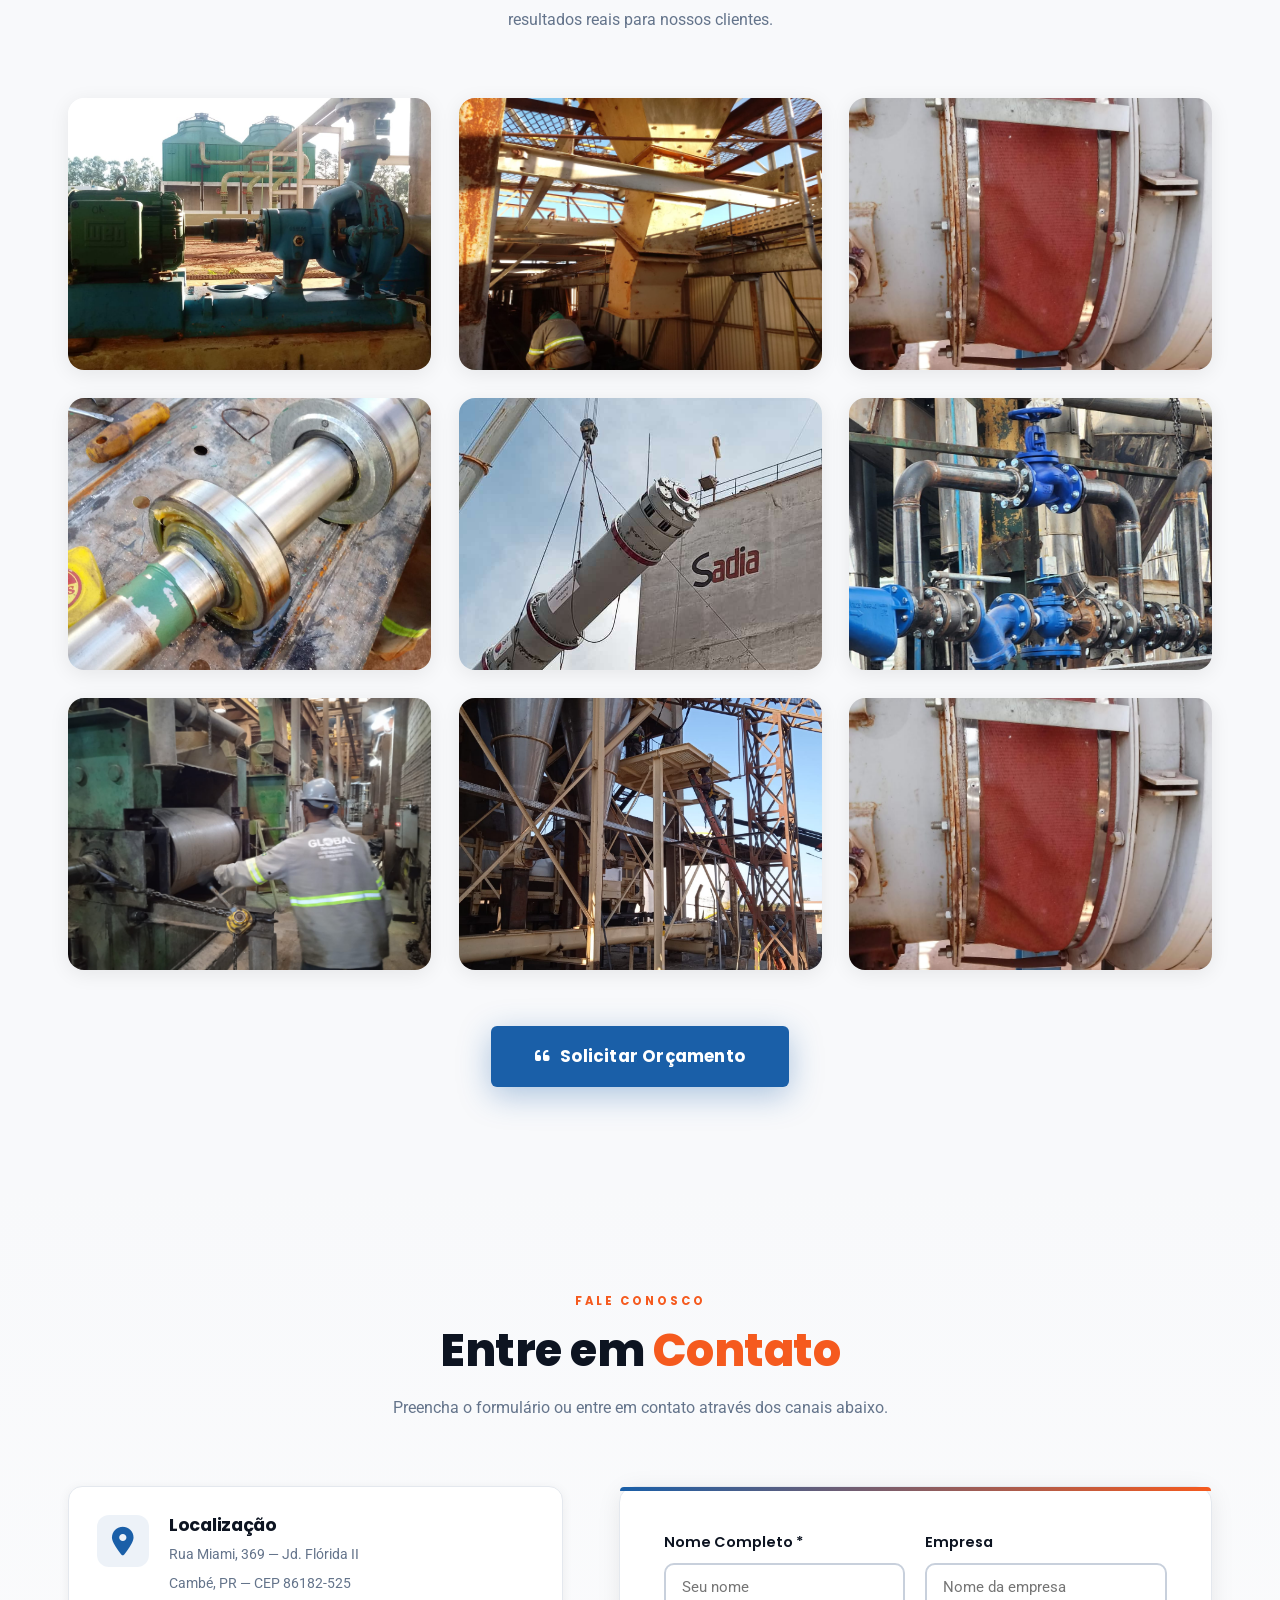
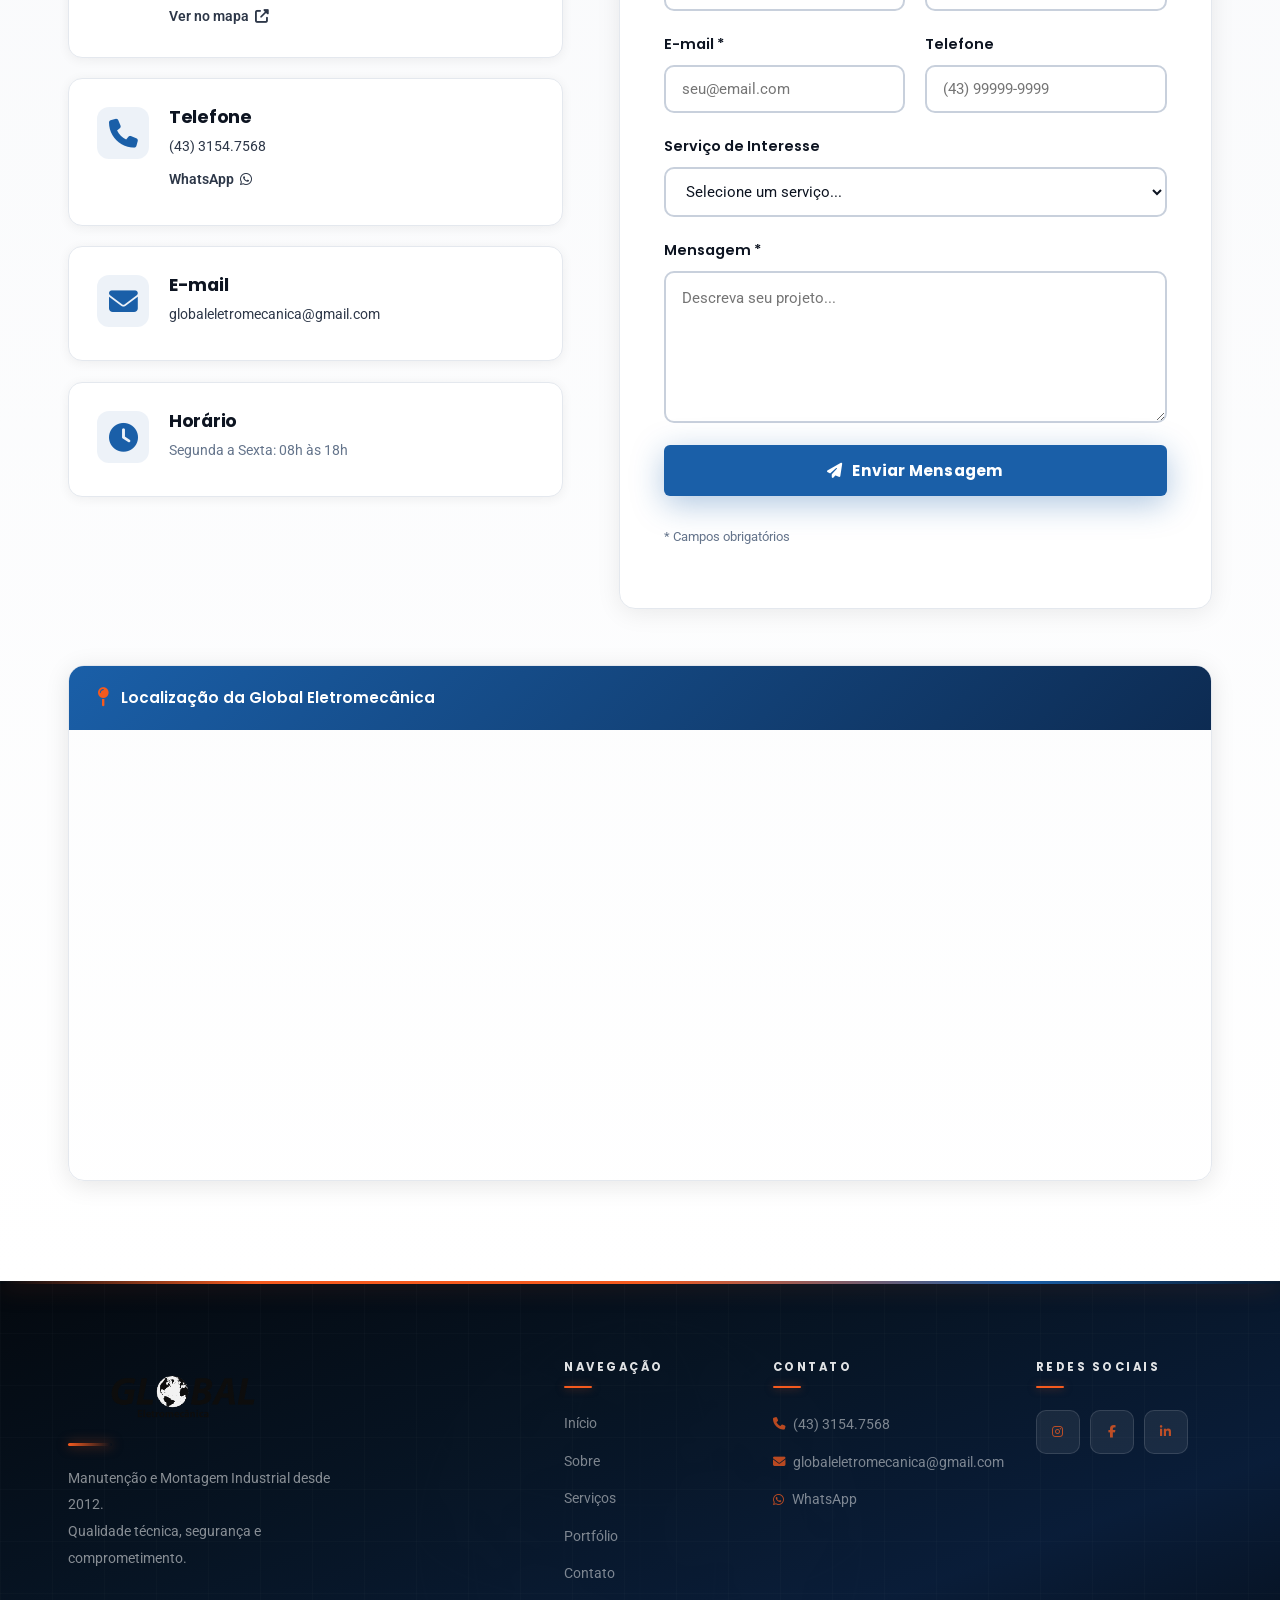
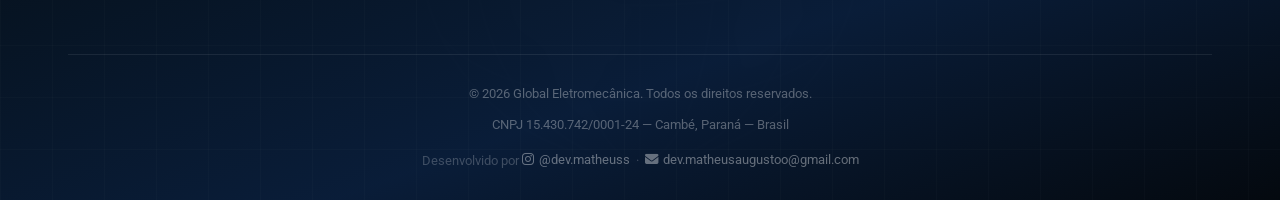
==== commit e4022163: "feat: sobre refatorada - texto persuasivo, pilares com hover, CSS limpo e responsivo" ====
--- a/GLOBAL ELETROMECANICA.HTML
+++ b/GLOBAL ELETROMECANICA.HTML
@@ -190,38 +190,51 @@
                     <!-- Coluna de conteúdo -->
                     <div class="sobre-content" data-aos="fade-left">
                         <span class="section-label">Sobre Nós</span>
-                        <h2 class="section-title">Excelência em <span class="highlight">Engenharia Eletromecânica</span></h2>
+                        <h2 class="section-title">Referência em <span class="highlight">Manutenção e Montagem Industrial</span></h2>
 
                         <p class="intro-text">
-                            A <strong>Global Eletromecânica</strong> surge em <strong>2012</strong> como resposta à demanda do mercado por uma empresa especializada em serviços de alta qualidade, respaldada pela experiência de profissionais com <strong>mais de três décadas de atuação na indústria</strong>.
+                            Fundada em <strong>2012</strong>, a <strong>Global Eletromecânica</strong> nasceu da visão de profissionais com <strong>mais de 30 anos de experiência no setor industrial</strong> — unidos pelo propósito de entregar soluções eletromecânicas com padrão técnico elevado, agilidade e total comprometimento com o resultado do cliente.
                         </p>
                         <p>
-                            Com expertise consolidada em montagem e manutenção industrial, buscamos estabelecer parcerias sólidas com nossos clientes, comprometendo-nos a fornecer <strong>serviços ágeis e confiáveis</strong>, sediados em Cambé, Paraná.
+                            Atuamos em paradas programadas, montagens industriais, instalações elétricas e locação de equipamentos para as maiores indústrias do Paraná. Nossa equipe é formada por profissionais altamente qualificados, treinados para operar com segurança em ambientes industriais complexos, sempre dentro dos prazos acordados.
                         </p>
 
-                        <div class="diferenciais">
-                            <div class="diferencial-item">
-                                <i class="fas fa-check-circle"></i>
-                                <span>Comprometimento com o cliente</span>
-                            </div>
-                            <div class="diferencial-item">
-                                <i class="fas fa-check-circle"></i>
-                                <span>Qualidade em cada entrega</span>
-                            </div>
-                            <div class="diferencial-item">
-                                <i class="fas fa-check-circle"></i>
-                                <span>Segurança como prioridade</span>
-                            </div>
-                            <div class="diferencial-item">
-                                <i class="fas fa-check-circle"></i>
-                                <span>Responsabilidade e pontualidade</span>
+                        <!-- Pilares da empresa -->
+                        <div class="sobre-pilares">
+                            <div class="pilar-item">
+                                <div class="pilar-icon"><i class="fas fa-shield-alt"></i></div>
+                                <div class="pilar-text">
+                                    <strong>Segurança Total</strong>
+                                    <span>Protocolos rigorosos em cada operação</span>
+                                </div>
+                            </div>
+                            <div class="pilar-item">
+                                <div class="pilar-icon"><i class="fas fa-users-cog"></i></div>
+                                <div class="pilar-text">
+                                    <strong>Equipe Especializada</strong>
+                                    <span>Técnicos com décadas de experiência</span>
+                                </div>
+                            </div>
+                            <div class="pilar-item">
+                                <div class="pilar-icon"><i class="fas fa-clock"></i></div>
+                                <div class="pilar-text">
+                                    <strong>Pontualidade</strong>
+                                    <span>Cumprimento rigoroso de prazos</span>
+                                </div>
+                            </div>
+                            <div class="pilar-item">
+                                <div class="pilar-icon"><i class="fas fa-award"></i></div>
+                                <div class="pilar-text">
+                                    <strong>Qualidade Comprovada</strong>
+                                    <span>Parceiros das maiores indústrias do PR</span>
+                                </div>
                             </div>
                         </div>
 
                         <div class="sobre-actions">
                             <a href="#contato" class="btn btn-primary">
-                                <i class="fas fa-phone"></i>
-                                Fale com nossa equipe
+                                <i class="fas fa-file-alt"></i>
+                                Solicitar Orçamento
                             </a>
                             <a href="#portfolio" class="btn btn-outline-dark">
                                 <i class="fas fa-images"></i>
--- a/style.css
+++ b/style.css
@@ -766,15 +766,36 @@
   background: var(--white);
   padding: 112px 0;
   overflow: hidden;
-}
+  position: relative;
+}
+
+/* Detalhe decorativo lateral */
+.sobre::before {
+  content: '';
+  position: absolute;
+  top: 0; left: 0;
+  width: 4px; height: 100%;
+  background: linear-gradient(
+    to bottom,
+    transparent 0%,
+    var(--accent-orange) 20%,
+    var(--primary-blue) 60%,
+    transparent 100%
+  );
+  opacity: .35;
+}
+
 .sobre-grid {
   display: grid;
   grid-template-columns: 1fr 1fr;
   gap: 88px;
   align-items: center;
 }
+
+/* ── Visual / Imagens ── */
 .sobre-visual { position: relative; padding-bottom: 32px; }
 .sobre-img-stack { position: relative; }
+
 .sobre-img-main {
   border-radius: 20px;
   overflow: hidden;
@@ -795,6 +816,7 @@
   box-shadow: inset 0 0 0 2px rgba(245,90,30,.2);
   pointer-events: none;
 }
+
 .sobre-img-float {
   position: absolute;
   bottom: -32px; right: -32px;
@@ -809,16 +831,17 @@
   width: 100%; height: 100%;
   object-fit: cover; display: block;
 }
+
 .sobre-badge {
   position: absolute;
   top: -24px; left: -24px;
-  background: var(--primary-dark);
+  background: linear-gradient(135deg, var(--primary-dark), #0A1929);
   color: #fff;
   padding: 22px 24px;
   border-radius: 14px;
   text-align: center;
   box-shadow: var(--shadow-xl);
-  border: 1px solid rgba(255,255,255,.06);
+  border: 1px solid rgba(255,255,255,.08);
   z-index: 2;
 }
 .sobre-badge-num {
@@ -835,37 +858,122 @@
   text-transform: uppercase; letter-spacing: 1.5px;
   margin-top: 5px; line-height: 1.4;
 }
+
+/* ── Conteúdo ── */
 .sobre-content { padding-bottom: 32px; }
 .sobre-content .section-label { display: block; text-align: left; margin-bottom: 12px; }
 .sobre-content .section-title { text-align: left; margin-bottom: 28px; }
+
 .intro-text {
   font-size: 1.05rem; font-weight: 500;
-  color: var(--text-dark); line-height: 1.8;
-  margin-bottom: 18px;
-}
+  color: var(--text-dark); line-height: 1.85;
+  margin-bottom: 16px;
+  border-left: 3px solid var(--accent-orange);
+  padding-left: 18px;
+}
+
 .sobre-content p {
   font-size: .95rem; color: var(--text-muted);
-  line-height: 1.8; margin-bottom: 18px;
-}
-.diferenciais {
-  display: grid; grid-template-columns: 1fr 1fr;
-  gap: 10px; margin: 32px 0 40px;
-}
-.diferencial-item {
-  display: flex; align-items: center; gap: 12px;
-  font-weight: 600; font-size: .88rem; color: var(--text-dark);
-  padding: 12px 16px;
+  line-height: 1.85; margin-bottom: 18px;
+}
+
+/* ── Pilares — substitui diferenciais ── */
+.sobre-pilares {
+  display: grid;
+  grid-template-columns: 1fr 1fr;
+  gap: 14px;
+  margin: 36px 0 44px;
+}
+
+.pilar-item {
+  display: flex;
+  align-items: flex-start;
+  gap: 14px;
+  padding: 16px 18px;
   background: var(--gray-50);
-  border-radius: 8px;
+  border-radius: 12px;
   border: 1px solid var(--gray-100);
-  transition: var(--transition);
-}
-.diferencial-item:hover {
-  border-color: rgba(245,90,30,.3);
-  background: rgba(245,90,30,.04);
-}
-.diferencial-item i { color: var(--accent-orange); font-size: 1rem; flex-shrink: 0; }
+  transition: all .3s var(--ease);
+  position: relative;
+  overflow: hidden;
+}
+
+.pilar-item::before {
+  content: '';
+  position: absolute;
+  bottom: 0; left: 0; right: 0;
+  height: 2px;
+  background: linear-gradient(90deg, var(--accent-orange), var(--primary-blue));
+  transform: scaleX(0);
+  transform-origin: left;
+  transition: transform .4s var(--ease);
+}
+
+.pilar-item:hover {
+  border-color: rgba(26,95,168,.2);
+  background: rgba(26,95,168,.03);
+  transform: translateY(-3px);
+  box-shadow: 0 8px 24px rgba(0,0,0,.07);
+}
+
+.pilar-item:hover::before {
+  transform: scaleX(1);
+}
+
+.pilar-icon {
+  width: 40px; height: 40px;
+  border-radius: 10px;
+  background: linear-gradient(135deg, rgba(245,90,30,.12), rgba(245,90,30,.06));
+  border: 1.5px solid rgba(245,90,30,.2);
+  display: flex;
+  align-items: center;
+  justify-content: center;
+  flex-shrink: 0;
+  transition: all .3s var(--ease);
+}
+
+.pilar-item:hover .pilar-icon {
+  background: linear-gradient(135deg, var(--accent-orange), #FF7A45);
+  border-color: transparent;
+  transform: scale(1.1) rotate(-5deg);
+}
+
+.pilar-icon i {
+  font-size: .95rem;
+  color: var(--accent-orange);
+  transition: color .3s ease;
+}
+
+.pilar-item:hover .pilar-icon i {
+  color: #fff;
+}
+
+.pilar-text {
+  display: flex;
+  flex-direction: column;
+  gap: 3px;
+}
+
+.pilar-text strong {
+  font-size: .9rem;
+  font-weight: 700;
+  color: var(--text-dark);
+  font-family: var(--font-head);
+  line-height: 1.3;
+}
+
+.pilar-text span {
+  font-size: .8rem;
+  color: var(--text-muted);
+  line-height: 1.4;
+}
+
 .sobre-actions { display: flex; gap: 14px; flex-wrap: wrap; }
+
+/* ── Responsividade Sobre ── */
+@media (max-width: 1024px) {
+  .sobre-grid { gap: 64px; }
+}
 
 @media (max-width: 900px) {
   .sobre { padding: 80px 0; }
@@ -874,14 +982,22 @@
   .sobre-badge { top: -18px; left: -16px; padding: 18px 20px; }
   .sobre-badge-num { font-size: 2rem; }
 }
+
 @media (max-width: 600px) {
   .sobre { padding: 64px 0; }
   .sobre-img-float { display: none; }
   .sobre-badge { top: 14px; left: 14px; }
-  .diferenciais { grid-template-columns: 1fr; }
+  .sobre-pilares { grid-template-columns: 1fr; gap: 10px; }
   .sobre-actions { flex-direction: column; }
   .sobre-actions .btn,
   .sobre-actions .btn-outline-dark { width: 100%; justify-content: center; }
+  .intro-text { padding-left: 14px; }
+}
+
+@media (max-width: 480px) {
+  .sobre-pilares { gap: 8px; }
+  .pilar-item { padding: 14px 14px; }
+  .pilar-icon { width: 36px; height: 36px; }
 }
 
 /* ══════════════════════════════════════════════════════════
@@ -2480,7 +2596,6 @@
 
 /* ── Tablet (≤ 900px) ── */
 @media (max-width: 900px) {
-  .sobre-grid       { grid-template-columns: 1fr; gap: 56px; }
   .contato-grid     { grid-template-columns: 1fr; gap: 40px; }
   .footer-content   { grid-template-columns: 1fr; gap: 40px; }
   .footer-links     { grid-template-columns: repeat(2, 1fr); }
@@ -2522,13 +2637,6 @@
       linear-gradient(to bottom, rgba(6,14,26,.92) 0%, rgba(6,14,26,.7) 50%, rgba(6,14,26,.95) 100%);
   }
 
-  /* Sobre */
-  .sobre-img-float  { width: 44%; bottom: -16px; right: -12px; }
-  .diferenciais     { grid-template-columns: 1fr; gap: 12px; }
-  .sobre-actions    { flex-direction: column; }
-  .sobre-actions .btn,
-  .sobre-actions .btn-outline-dark { width: 100%; justify-content: center; }
-
   /* Portfolio */
   .portfolio-grid   { grid-template-columns: repeat(2, 1fr); gap: 12px; }
 
@@ -2548,8 +2656,6 @@
 
 /* ── Mobile médio (≤ 600px) ── */
 @media (max-width: 600px) {
-  .sobre-img-float  { display: none; }
-  .sobre-badge      { top: 12px; left: 12px; }
   .parceiro-item    { flex: 0 0 120px; height: 64px; padding: 10px 12px; }
   .carousel-track   { gap: 16px; }
   .servico-card     { padding: 28px 20px; }
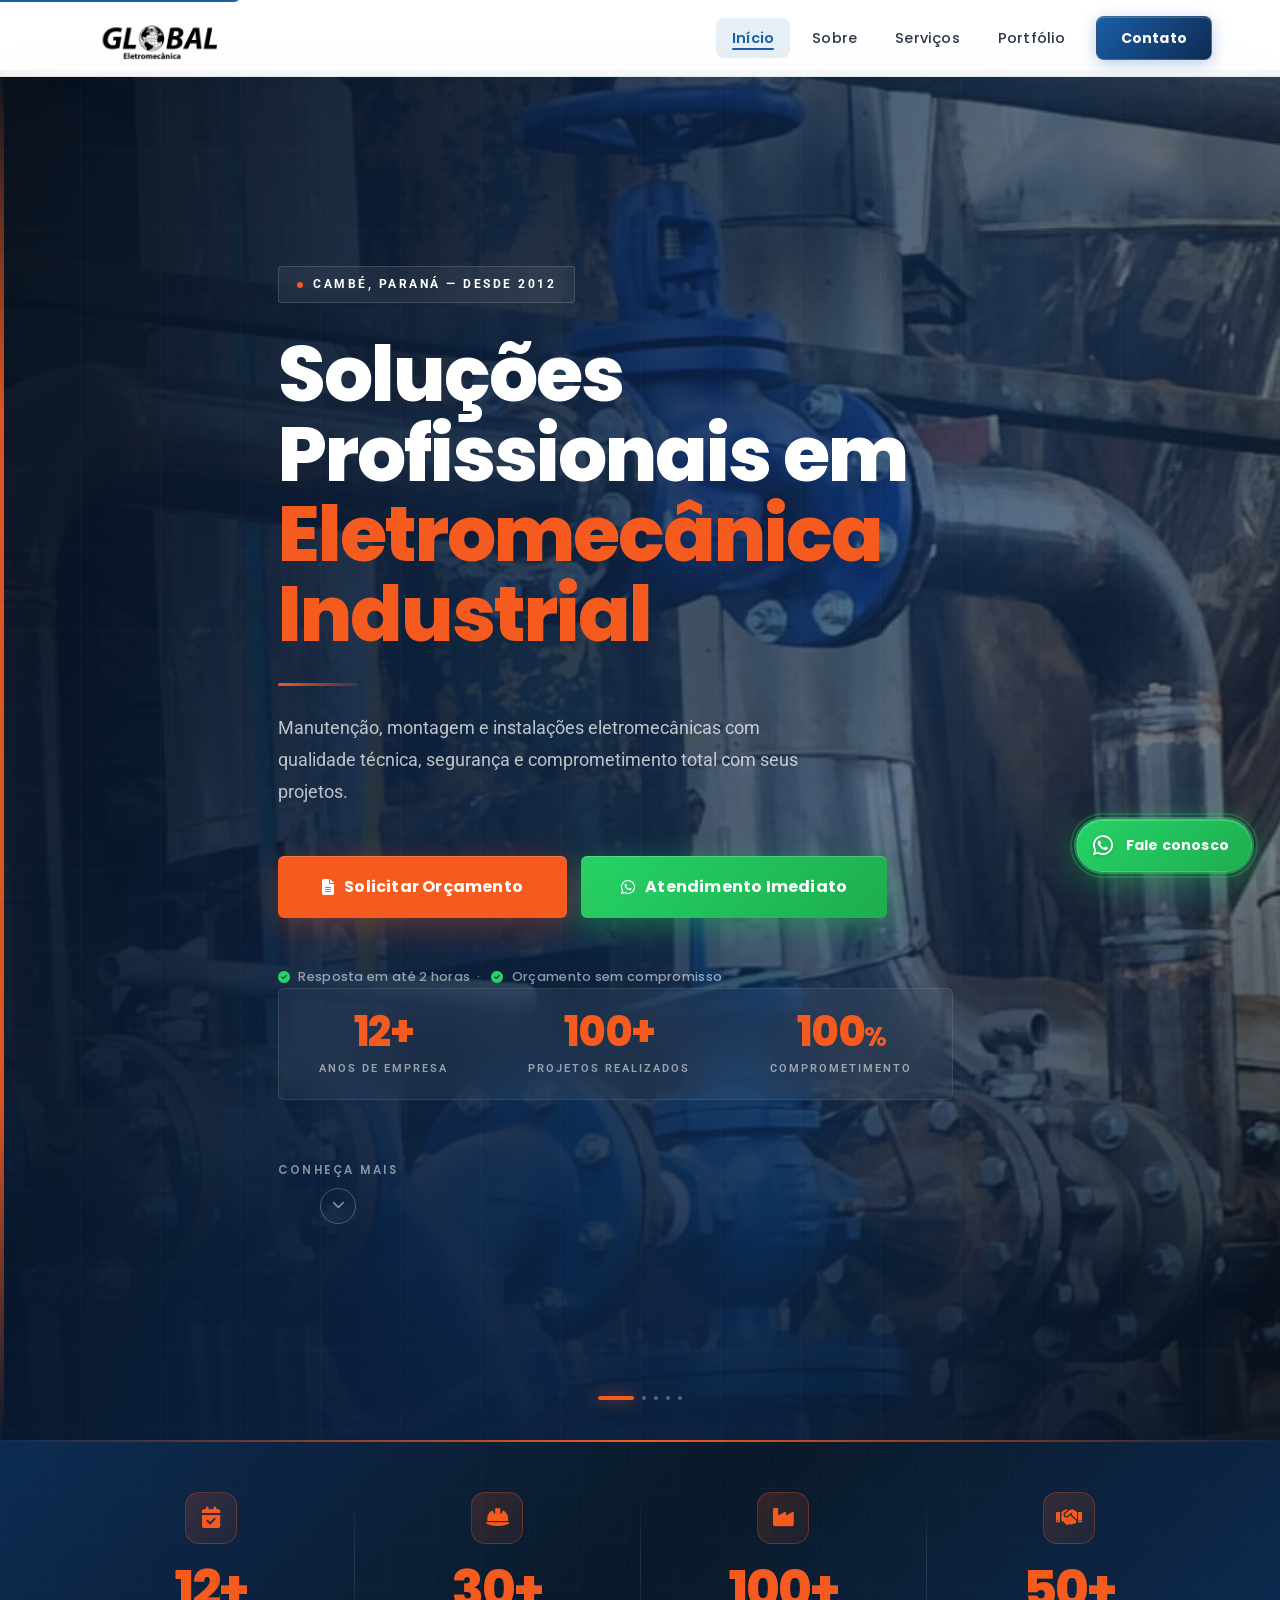
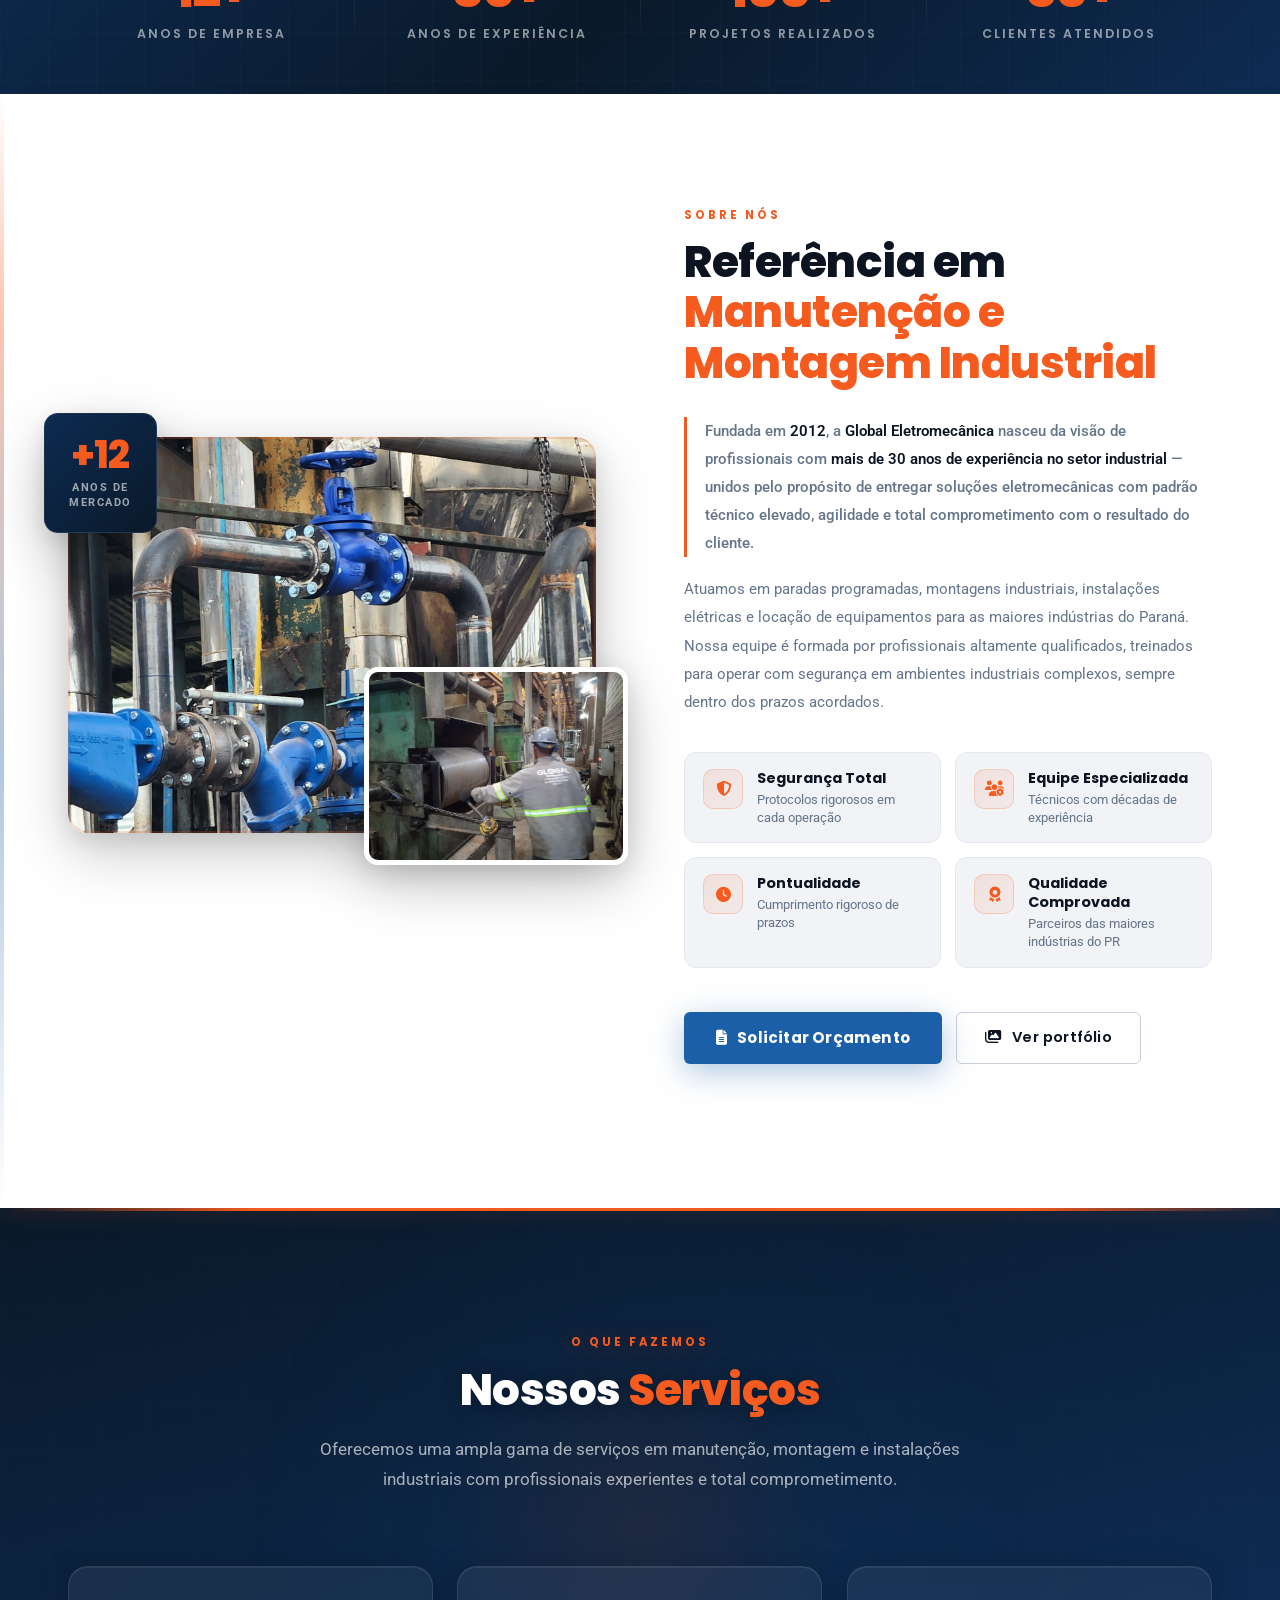
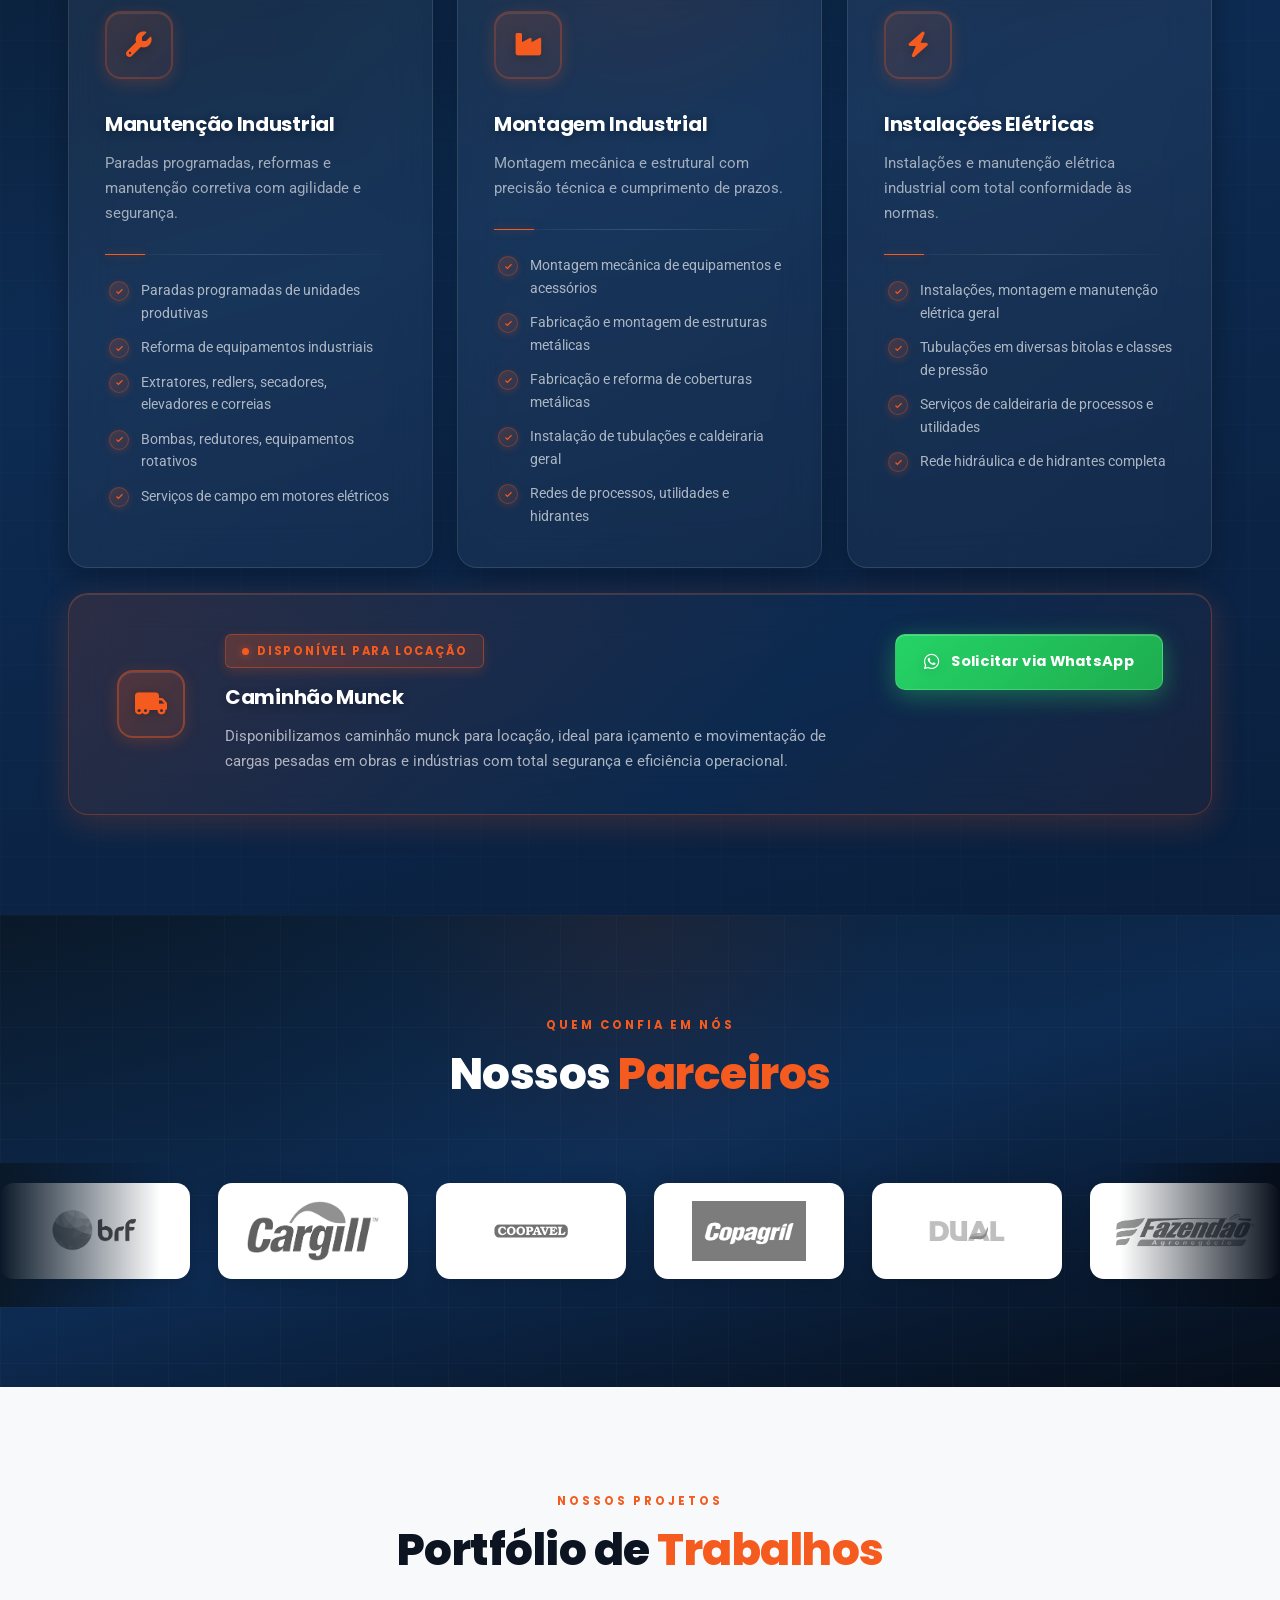
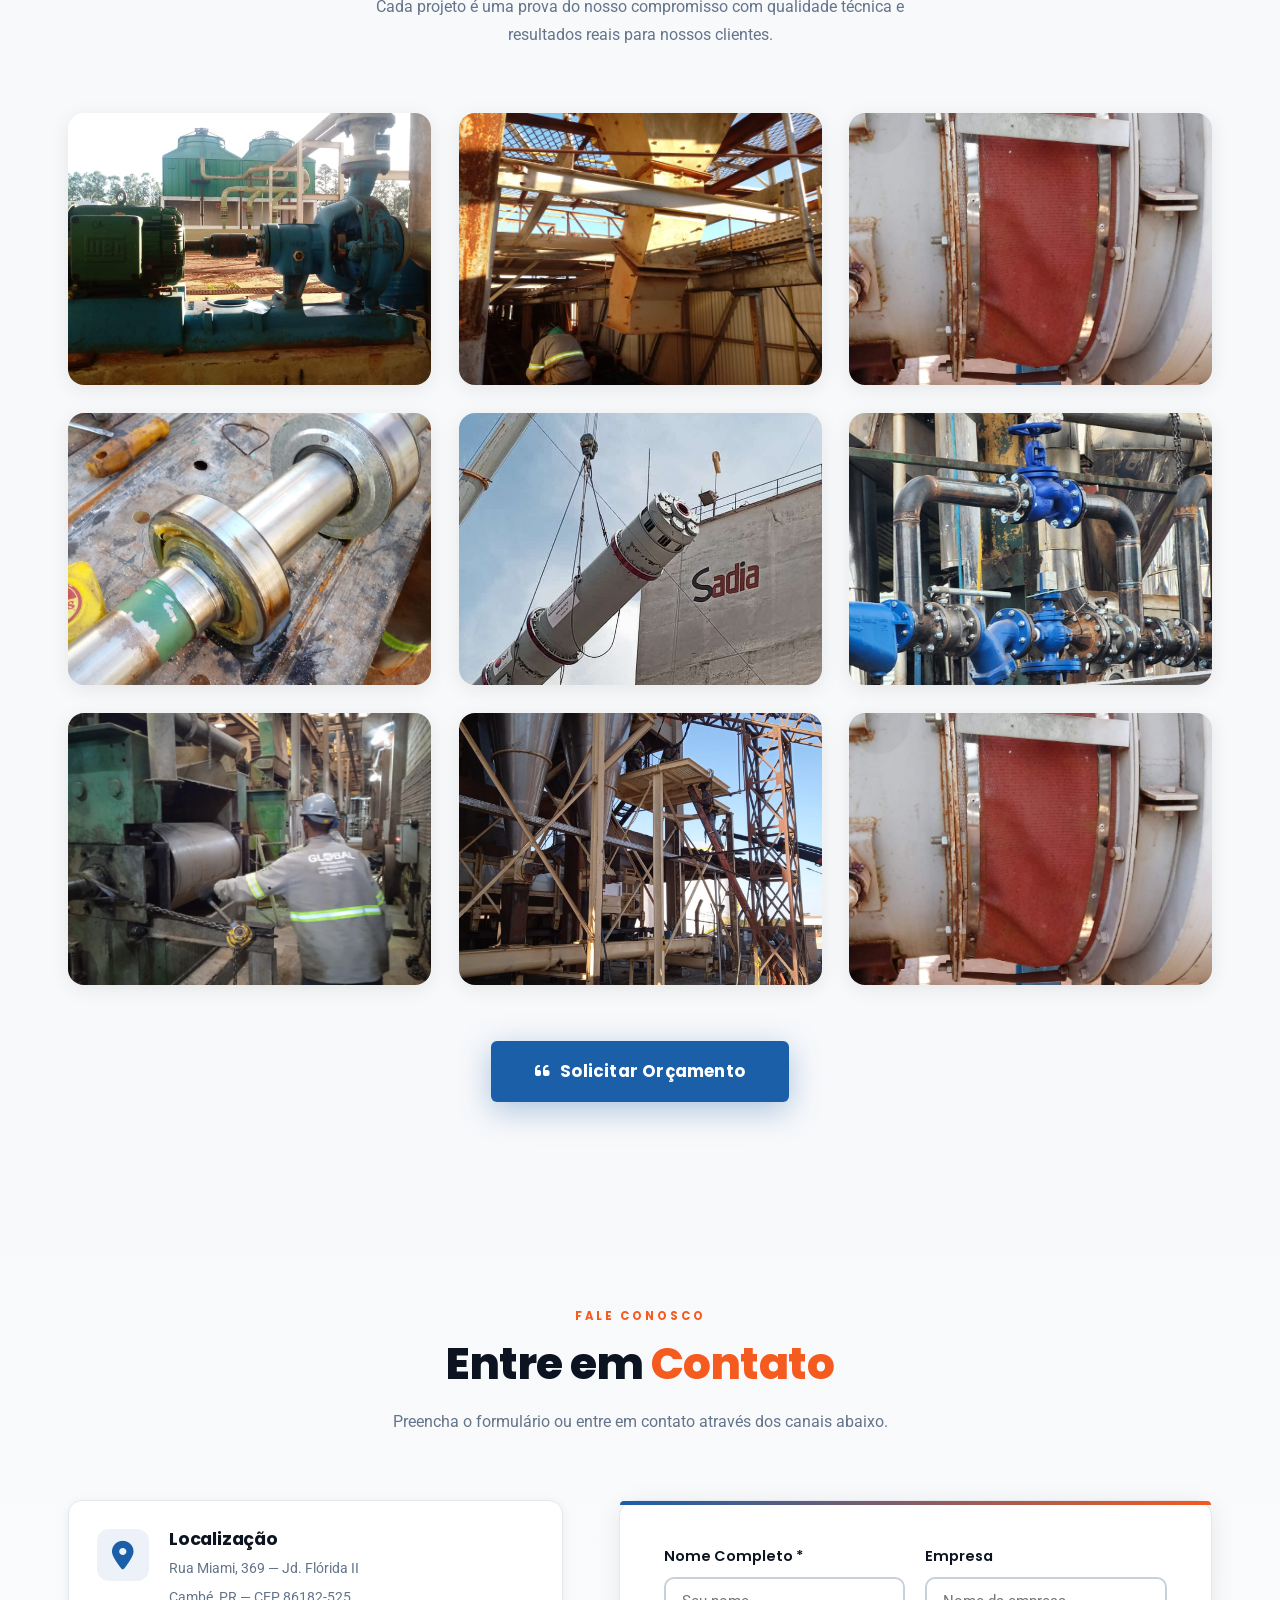
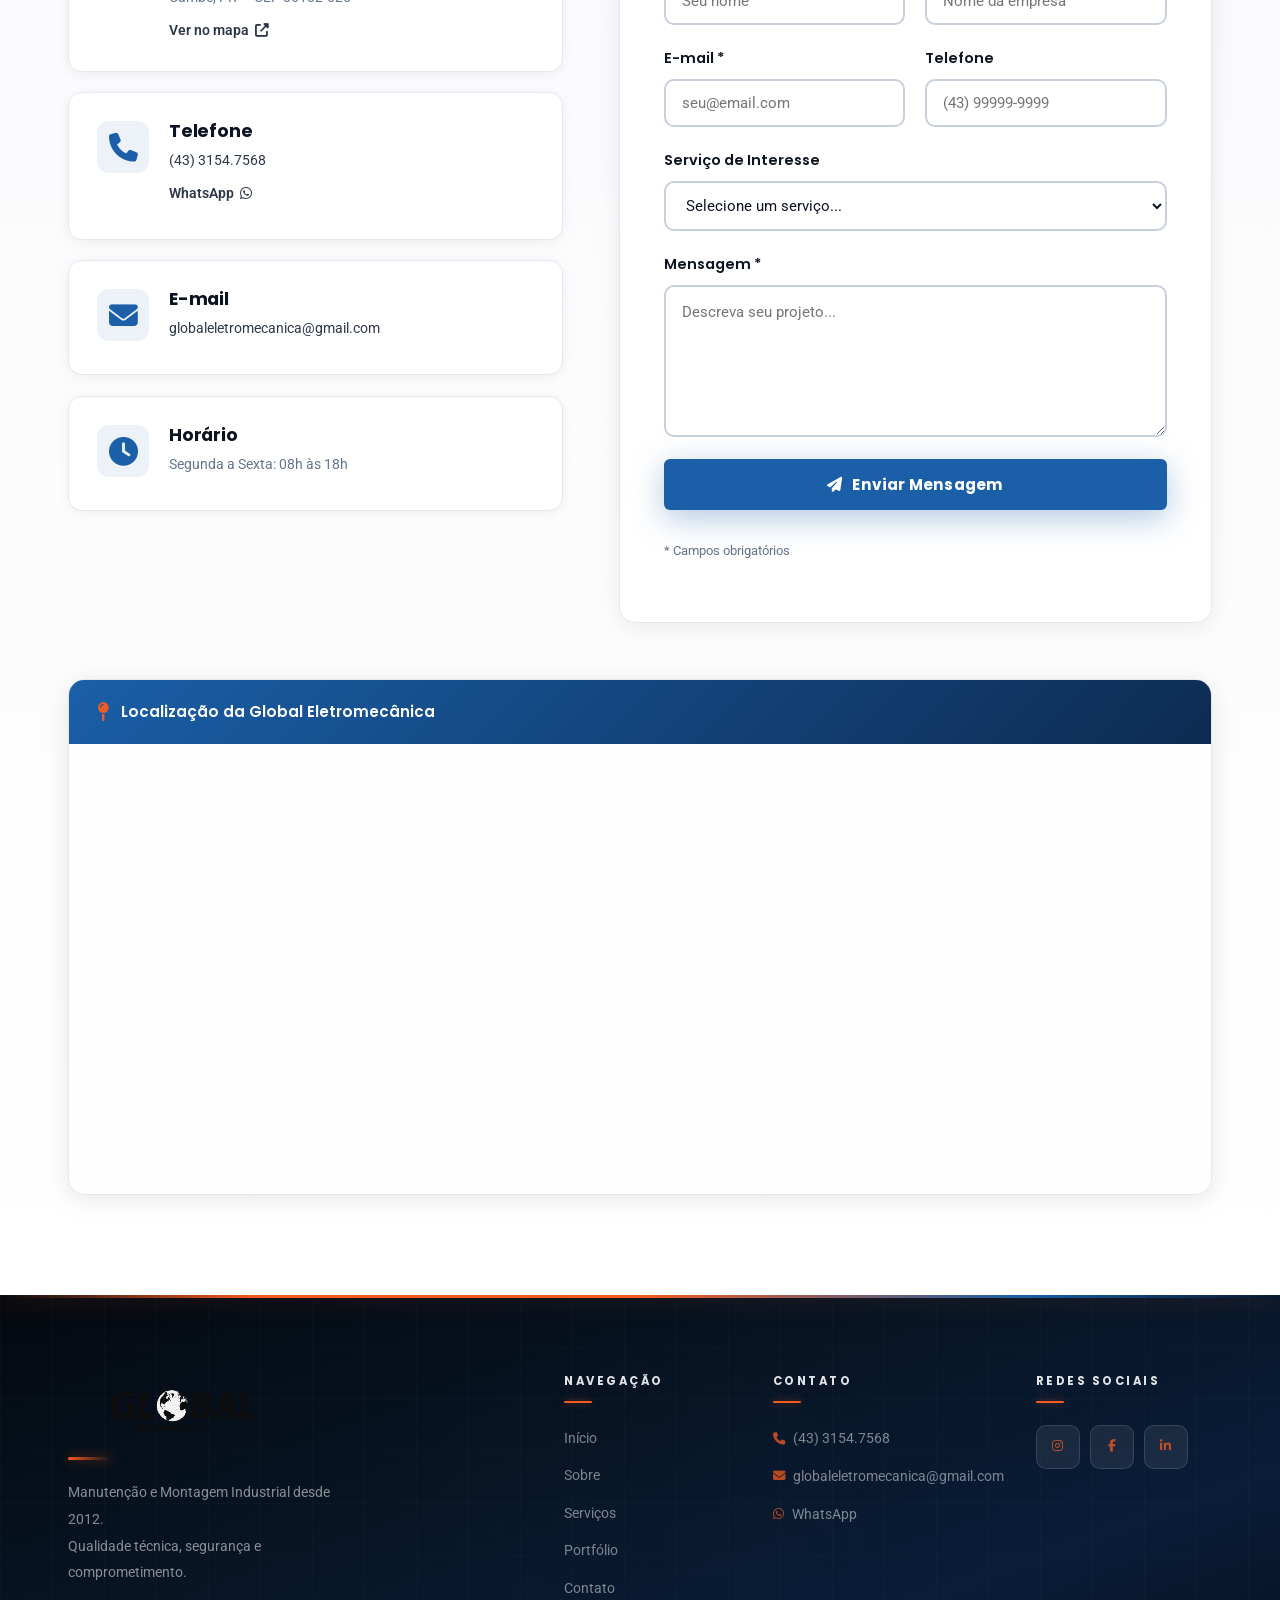
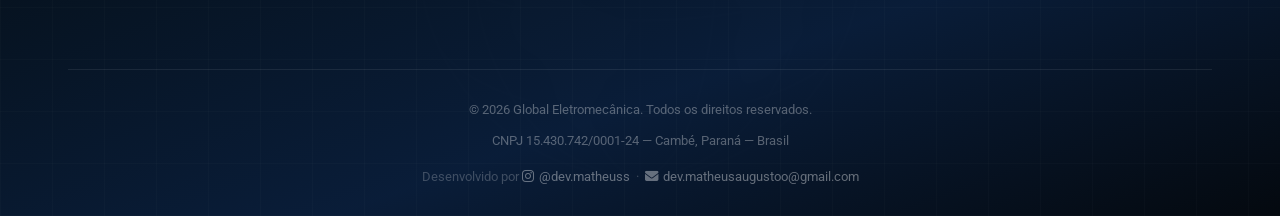
==== commit 75dc646e: "feat: SEO completo, schema.org, hierarquia tipografica, hero CTA whatsapp+urgencia, rem/em, breakpoi" ====
--- a/GLOBAL ELETROMECANICA.HTML
+++ b/GLOBAL ELETROMECANICA.HTML
@@ -3,35 +3,79 @@
 <head>
     <meta charset="UTF-8">
     <meta name="viewport" content="width=device-width, initial-scale=1.0">
-    <meta name="description" content="Global Eletromecânica — Soluções profissionais em manutenção, montagem e instalações eletromecânicas industriais. Cambé, PR. Mais de 12 anos de experiência.">
-    <meta name="keywords" content="manutenção industrial, montagem industrial, eletromecânica, Cambé, Paraná, Global Eletromecânica">
+    <meta name="description" content="Global Eletromecânica — Manutenção industrial, montagem e instalações eletromecânicas em Cambé, PR. +12 anos de experiência, +100 projetos realizados. Solicite orçamento.">
+    <meta name="keywords" content="manutenção industrial, montagem industrial, eletromecânica, instalações elétricas, caminhão munck, Cambé, Paraná, Global Eletromecânica">
     <meta name="author" content="Global Eletromecânica">
     <meta name="robots" content="index, follow">
     <meta name="theme-color" content="#0A2540">
-    
+
     <!-- Open Graph -->
-    <meta property="og:title" content="Global Eletromecânica — Manutenção e Montagem Industrial">
-    <meta property="og:description" content="Soluções profissionais em manutenção, montagem e instalações eletromecânicas industriais.">
+    <meta property="og:title" content="Global Eletromecânica — Manutenção e Montagem Industrial | Cambé, PR">
+    <meta property="og:description" content="Soluções eletromecânicas industriais com +12 anos de experiência. Manutenção, montagem, instalações e locação de munck. Cambé, Paraná.">
     <meta property="og:type" content="website">
     <meta property="og:locale" content="pt_BR">
     <meta property="og:url" content="https://www.globaleletromecanica.com.br">
-    
+    <meta property="og:image" content="https://www.globaleletromecanica.com.br/LOGO GLOBAL ELETROMECANICA/Global Logo.png">
+    <meta property="og:site_name" content="Global Eletromecânica">
+
+    <!-- Twitter Card -->
+    <meta name="twitter:card" content="summary_large_image">
+    <meta name="twitter:title" content="Global Eletromecânica — Manutenção Industrial">
+    <meta name="twitter:description" content="Soluções eletromecânicas industriais com +12 anos de experiência em Cambé, PR.">
+
     <!-- Canonical -->
     <link rel="canonical" href="https://www.globaleletromecanica.com.br">
-    
+
     <!-- Favicon -->
-    <link rel="icon" type="image/png" href="LOGO GLOBAL ELETROMECANICA/Globo.png">
+    <link rel="icon" type="image/png" sizes="32x32" href="LOGO GLOBAL ELETROMECANICA/Globo.png">
     <link rel="apple-touch-icon" href="LOGO GLOBAL ELETROMECANICA/Globo.png">
-    
-    <!-- Fontes -->
+
+    <!-- Preconnect para performance -->
     <link rel="preconnect" href="https://fonts.googleapis.com">
     <link rel="preconnect" href="https://fonts.gstatic.com" crossorigin>
-    <link href="https://fonts.googleapis.com/css2?family=Poppins:wght@300;400;500;600;700;800&family=Roboto:wght@400;500;700&display=swap" rel="stylesheet">
-    
+    <link rel="preconnect" href="https://cdnjs.cloudflare.com">
+
+    <!-- Fontes — display=swap evita FOIT -->
+    <link href="https://fonts.googleapis.com/css2?family=Poppins:wght@400;500;600;700;800&family=Roboto:wght@400;500;700&display=swap" rel="stylesheet">
+
     <!-- Font Awesome -->
-    <link rel="stylesheet" href="https://cdnjs.cloudflare.com/ajax/libs/font-awesome/6.4.0/css/all.min.css">
-    
+    <link rel="stylesheet" href="https://cdnjs.cloudflare.com/ajax/libs/font-awesome/6.4.0/css/all.min.css" media="print" onload="this.media='all'">
+    <noscript><link rel="stylesheet" href="https://cdnjs.cloudflare.com/ajax/libs/font-awesome/6.4.0/css/all.min.css"></noscript>
+
     <link rel="stylesheet" href="style.css">
+
+    <!-- Schema.org — SEO estruturado -->
+    <script type="application/ld+json">
+    {
+      "@context": "https://schema.org",
+      "@type": "LocalBusiness",
+      "name": "Global Eletromecânica",
+      "description": "Manutenção industrial, montagem e instalações eletromecânicas em Cambé, PR.",
+      "url": "https://www.globaleletromecanica.com.br",
+      "telephone": "+554331547568",
+      "email": "globaleletromecanica@gmail.com",
+      "foundingDate": "2012",
+      "address": {
+        "@type": "PostalAddress",
+        "streetAddress": "Rua Miami, 369 — Jd. Flórida II",
+        "addressLocality": "Cambé",
+        "addressRegion": "PR",
+        "postalCode": "86182-525",
+        "addressCountry": "BR"
+      },
+      "geo": {
+        "@type": "GeoCoordinates",
+        "latitude": -23.272404,
+        "longitude": -51.278723
+      },
+      "openingHours": "Mo-Fr 08:00-18:00",
+      "sameAs": [
+        "https://instagram.com",
+        "https://facebook.com",
+        "https://linkedin.com"
+      ]
+    }
+    </script>
     <title>Global Eletromecânica — Manutenção e Montagem Industrial | Cambé, PR</title>
 </head>
 <body>
@@ -98,15 +142,20 @@
                     </p>
                     
                     <div class="hero-actions" data-aos="fade-up" data-aos-delay="300">
-                        <a href="#contato" class="btn btn-primary">
+                        <a href="#contato" class="btn btn-primary btn-hero-cta">
                             <i class="fas fa-file-alt"></i>
                             Solicitar Orçamento
                         </a>
-                        <a href="#servicos" class="btn btn-outline">
-                            <i class="fas fa-arrow-right"></i>
-                            Nossos Serviços
+                        <a href="https://wa.me/554331547568?text=Olá! Gostaria de solicitar um orçamento." target="_blank" rel="noopener noreferrer" class="btn btn-whatsapp-hero">
+                            <i class="fab fa-whatsapp"></i>
+                            Atendimento Imediato
                         </a>
                     </div>
+
+                    <p class="hero-urgency" data-aos="fade-up" data-aos-delay="350">
+                        <i class="fas fa-check-circle"></i> Resposta em até 2 horas &nbsp;·&nbsp;
+                        <i class="fas fa-check-circle"></i> Orçamento sem compromisso
+                    </p>
                     
                     <div class="hero-stats" data-aos="fade-up" data-aos-delay="400">
                         <div class="stat">
@@ -174,11 +223,13 @@
                         <div class="sobre-img-stack">
                             <div class="sobre-img-main">
                                 <img src="FOTOS SERVIÇO/WhatsApp Image 2026-04-18 at 14.58.07 (3).jpeg"
-                                     alt="Manutenção industrial Global Eletromecânica">
+                                     alt="Equipe Global Eletromecânica realizando manutenção industrial"
+                                     width="600" height="450" loading="lazy">
                             </div>
                             <div class="sobre-img-float">
                                 <img src="FOTOS SERVIÇO/WhatsApp Image 2026-04-18 at 15.21.56.jpeg"
-                                     alt="Instalações industriais Global Eletromecânica">
+                                     alt="Instalações industriais realizadas pela Global Eletromecânica"
+                                     width="300" height="225" loading="lazy">
                             </div>
                             <div class="sobre-badge">
                                 <span class="sobre-badge-num">+12</span>
@@ -263,7 +314,7 @@
         </section>
 
         <!-- Parceiros Section -->
-        <section class="parceiros">
+        <section class="parceiros" aria-label="Empresas parceiras">
             <div class="container">
                 <div class="section-header" data-aos="fade-up">
                     <span class="section-label">Quem Confia em Nós</span>
@@ -271,7 +322,7 @@
                 </div>
             </div>
 
-            <div class="parceiros-carousel">
+            <div class="parceiros-carousel" role="region" aria-label="Carrossel de parceiros">
                 <div class="carousel-track" id="carousel-track">
                     <!-- Grupo 1 -->
                     <div class="parceiro-item"><img src="Parceiros/BRF-LOGO.png" alt="BRF"></div>
--- a/style.css
+++ b/style.css
@@ -91,20 +91,62 @@
 .skip-link:focus { top: 0; }
 
 /* ── Container ── */
-.container { max-width: 1200px; margin: 0 auto; padding: 0 28px; }
-
-/* ── Tipografia base ── */
-h1, h2, h3, h4 {
+.container {
+  max-width: 75rem; /* 1200px em rem */
+  margin: 0 auto;
+  padding: 0 1.75rem;
+}
+
+/* ── Hierarquia tipográfica clara ── */
+h1, h2, h3, h4, h5, h6 {
   font-family: var(--font-head);
   font-weight: 700;
   line-height: 1.15;
   color: var(--text-dark);
   letter-spacing: -.3px;
 }
-h1 { font-size: clamp(2.2rem, 5vw, 3.8rem); }
-h2 { font-size: clamp(1.7rem, 3.5vw, 2.6rem); }
-h3 { font-size: clamp(1.1rem, 2vw, 1.4rem); }
-p  { color: var(--text-muted); margin-bottom: 1rem; line-height: 1.7; }
+
+/* H1 — dominante, único por página (hero) */
+h1 {
+  font-size: clamp(2.4rem, 6vw, 4.2rem);
+  font-weight: 800;
+  letter-spacing: -2px;
+  line-height: 1.05;
+}
+
+/* H2 — títulos de seção */
+h2 {
+  font-size: clamp(1.75rem, 3.5vw, 2.75rem);
+  font-weight: 800;
+  letter-spacing: -.5px;
+}
+
+/* H3 — títulos de cards */
+h3 {
+  font-size: clamp(1.05rem, 2vw, 1.35rem);
+  font-weight: 700;
+  letter-spacing: -.2px;
+}
+
+/* H4 — subtítulos menores */
+h4 {
+  font-size: clamp(.9rem, 1.5vw, 1.05rem);
+  font-weight: 600;
+}
+
+/* Parágrafos — contraste melhorado */
+p {
+  color: var(--text-muted);
+  margin-bottom: 1rem;
+  line-height: 1.75;
+  font-size: 1rem;
+}
+
+/* Texto forte em parágrafos */
+p strong {
+  color: var(--text-dark);
+  font-weight: 600;
+}
 
 /* ── Botões ── */
 .btn {
@@ -478,6 +520,50 @@
   border-color: rgba(255,255,255,.7);
   color: #fff;
   transform: translateY(-4px);
+}
+
+/* Botão WhatsApp no hero */
+.btn-whatsapp-hero {
+  background: linear-gradient(135deg, #25D366 0%, #1ead4f 100%);
+  color: #fff;
+  border: none;
+  padding: 1.125rem 2.5rem;
+  font-size: 1rem;
+  font-weight: 700;
+  border-radius: var(--radius-sm);
+  box-shadow: 0 0.5rem 2rem rgba(37,211,102,.4), inset 0 1px 0 rgba(255,255,255,.2);
+  transition: all .3s var(--ease);
+  display: inline-flex;
+  align-items: center;
+  gap: 0.625rem;
+  text-decoration: none;
+  font-family: var(--font-head);
+}
+.btn-whatsapp-hero:hover {
+  background: linear-gradient(135deg, #1ead4f 0%, #17a844 100%);
+  color: #fff;
+  transform: translateY(-4px);
+  box-shadow: 0 1.25rem 3rem rgba(37,211,102,.55);
+}
+
+/* Linha de urgência abaixo dos CTAs */
+.hero-urgency {
+  font-size: .8rem;
+  color: rgba(255,255,255,.55);
+  margin-top: .75rem;
+  margin-bottom: 0;
+  display: flex;
+  align-items: center;
+  gap: .5rem;
+  flex-wrap: wrap;
+  animation: hIn .9s .38s ease both;
+  font-family: var(--font-head);
+  font-weight: 500;
+  letter-spacing: .3px;
+}
+.hero-urgency i {
+  color: #25D366;
+  font-size: .75rem;
 }
 
 /* Stats — painel de vidro premium */
@@ -549,26 +635,42 @@
 }
 
 /* ══════════════════════════════════════════════════════════
-   SEÇÕES GERAIS
+   SEÇÕES GERAIS — espaçamento em rem, backgrounds alternados
    ══════════════════════════════════════════════════════════ */
-section { padding: 96px 0; }
-
-.section-header { text-align: center; margin-bottom: 64px; }
+section { padding: 6rem 0; }
+
+/* Background alternado entre seções claras */
+.sobre    { background: var(--white); }
+.portfolio { background: var(--off-white); }
+.contato  { background: linear-gradient(to bottom, var(--off-white) 0%, var(--white) 100%); }
+
+.section-header {
+  text-align: center;
+  margin-bottom: 4rem;
+}
 .section-label {
   display: inline-block;
-  font-family: var(--font-head); font-size: .72rem; font-weight: 700;
+  font-family: var(--font-head);
+  font-size: .72rem;
+  font-weight: 700;
   color: var(--accent-orange);
-  text-transform: uppercase; letter-spacing: 3px;
-  margin-bottom: 14px;
+  text-transform: uppercase;
+  letter-spacing: 3px;
+  margin-bottom: .875rem;
 }
 .section-title {
-  font-size: clamp(1.8rem, 3.5vw, 2.8rem);
-  font-weight: 800; letter-spacing: -.5px;
-  margin-bottom: 18px; color: var(--text-dark);
+  font-size: clamp(1.8rem, 3.5vw, 2.75rem);
+  font-weight: 800;
+  letter-spacing: -.5px;
+  margin-bottom: 1.125rem;
+  color: var(--text-dark);
 }
 .section-desc {
-  font-size: 1rem; max-width: 560px; margin: 0 auto;
-  color: var(--text-muted); line-height: 1.75;
+  font-size: 1rem;
+  max-width: 35rem;
+  margin: 0 auto;
+  color: var(--text-muted);
+  line-height: 1.75;
 }
 
 /* ══════════════════════════════════════════════════════════
@@ -2589,9 +2691,16 @@
 
 /* ── Tablet largo (≤ 1024px) ── */
 @media (max-width: 1024px) {
-  .sobre-grid       { gap: 56px; }
-  .contato-grid     { gap: 40px; }
-  .footer-content   { gap: 40px; }
+  .sobre-grid       { gap: 3.5rem; }
+  .contato-grid     { gap: 2.5rem; }
+  .footer-content   { gap: 2.5rem; }
+  .servicos-grid    { grid-template-columns: repeat(2, 1fr); gap: 1.25rem; }
+  .servico-card-munck {
+    grid-column: 1 / -1;
+    flex-direction: row;
+    padding: 2.25rem 2.5rem;
+    gap: 2rem;
+  }
 }
 
 /* ── Tablet (≤ 900px) ── */
@@ -2664,35 +2773,41 @@
 
 /* ── Mobile pequeno (≤ 480px) ── */
 @media (max-width: 480px) {
-  .container        { padding: 0 16px; }
-  section           { padding: 52px 0; }
-  .logo-img         { height: 38px; }
-  .hero-content     { padding: 48px 16px 72px; }
+  .container        { padding: 0 1rem; }
+  section           { padding: 3.25rem 0; }
+  .logo-img         { height: 2.375rem; }
+  .hero-content     { padding: 3rem 1rem 4.5rem; }
   .hero-title       { letter-spacing: -.5px; }
-  .hero-stats       { border-radius: 10px; }
-  .stat             { padding: 16px 20px; }
-  .sobre            { padding: 52px 0; }
-  .servicos         { padding: 60px 0; }
-  .portfolio-grid   { grid-template-columns: 1fr; gap: 12px; }
-  .contato-form     { padding: 24px 20px; }
-  .mapa-container iframe { height: 260px; }
-  .footer-bottom    { padding: 16px 0; }
+  .hero-stats       { border-radius: .625rem; }
+  .stat             { padding: 1rem 1.25rem; }
+  .sobre            { padding: 3.25rem 0; }
+  .servicos         { padding: 3.75rem 0; }
+  .portfolio-grid   { grid-template-columns: 1fr; gap: .75rem; }
+  .contato-form     { padding: 1.5rem 1.25rem; }
+  .mapa-container iframe { height: 16.25rem; }
+  .footer-bottom    { padding: 1rem 0; }
   .footer-dev       { font-size: .75rem; }
-}
-
-/* ── Telas muito pequenas (≤ 360px) ── */
-@media (max-width: 360px) {
-  .container        { padding: 0 12px; }
-  .hero-content     { padding: 40px 12px 60px; }
-  .hero-title       { font-size: 1.7rem; }
-  .hero-actions .btn { max-width: 100%; }
-  .stat-number      { font-size: 2rem; }
-  .servico-card     { padding: 20px 12px; }
-  .servico-card-munck { padding: 20px 12px; }
-  .contato-form     { padding: 16px 12px; }
-  .logo-img         { height: 36px; }
-  .footer-logo-img  { height: 44px; }
-  .footer-bg-logo   { background-size: 280px auto; }
+  .hero-urgency     { justify-content: center; font-size: .75rem; }
+  .btn-whatsapp-hero { width: 100%; max-width: 20rem; justify-content: center; }
+}
+
+/* ── 320px — menor tela suportada ── */
+@media (max-width: 320px) {
+  .container        { padding: 0 .75rem; }
+  section           { padding: 2.75rem 0; }
+  .hero-content     { padding: 2.5rem .75rem 3.75rem; }
+  .hero-title       { font-size: 1.6rem; letter-spacing: -.3px; }
+  .hero-actions     { flex-direction: column; align-items: stretch; }
+  .hero-actions .btn,
+  .btn-whatsapp-hero { width: 100%; justify-content: center; max-width: 100%; }
+  .hero-urgency     { flex-direction: column; align-items: center; gap: .25rem; }
+  .stat             { padding: .875rem 1rem; }
+  .stat-number      { font-size: 1.75rem; }
+  .servico-card     { padding: 1.25rem .875rem; }
+  .contato-form     { padding: 1.25rem .875rem; }
+  .logo-img         { height: 2.125rem; }
+  .footer-logo-img  { height: 2.75rem; }
+  .section-title    { font-size: 1.5rem; }
 }
 
 /* ── Fim do arquivo ── */
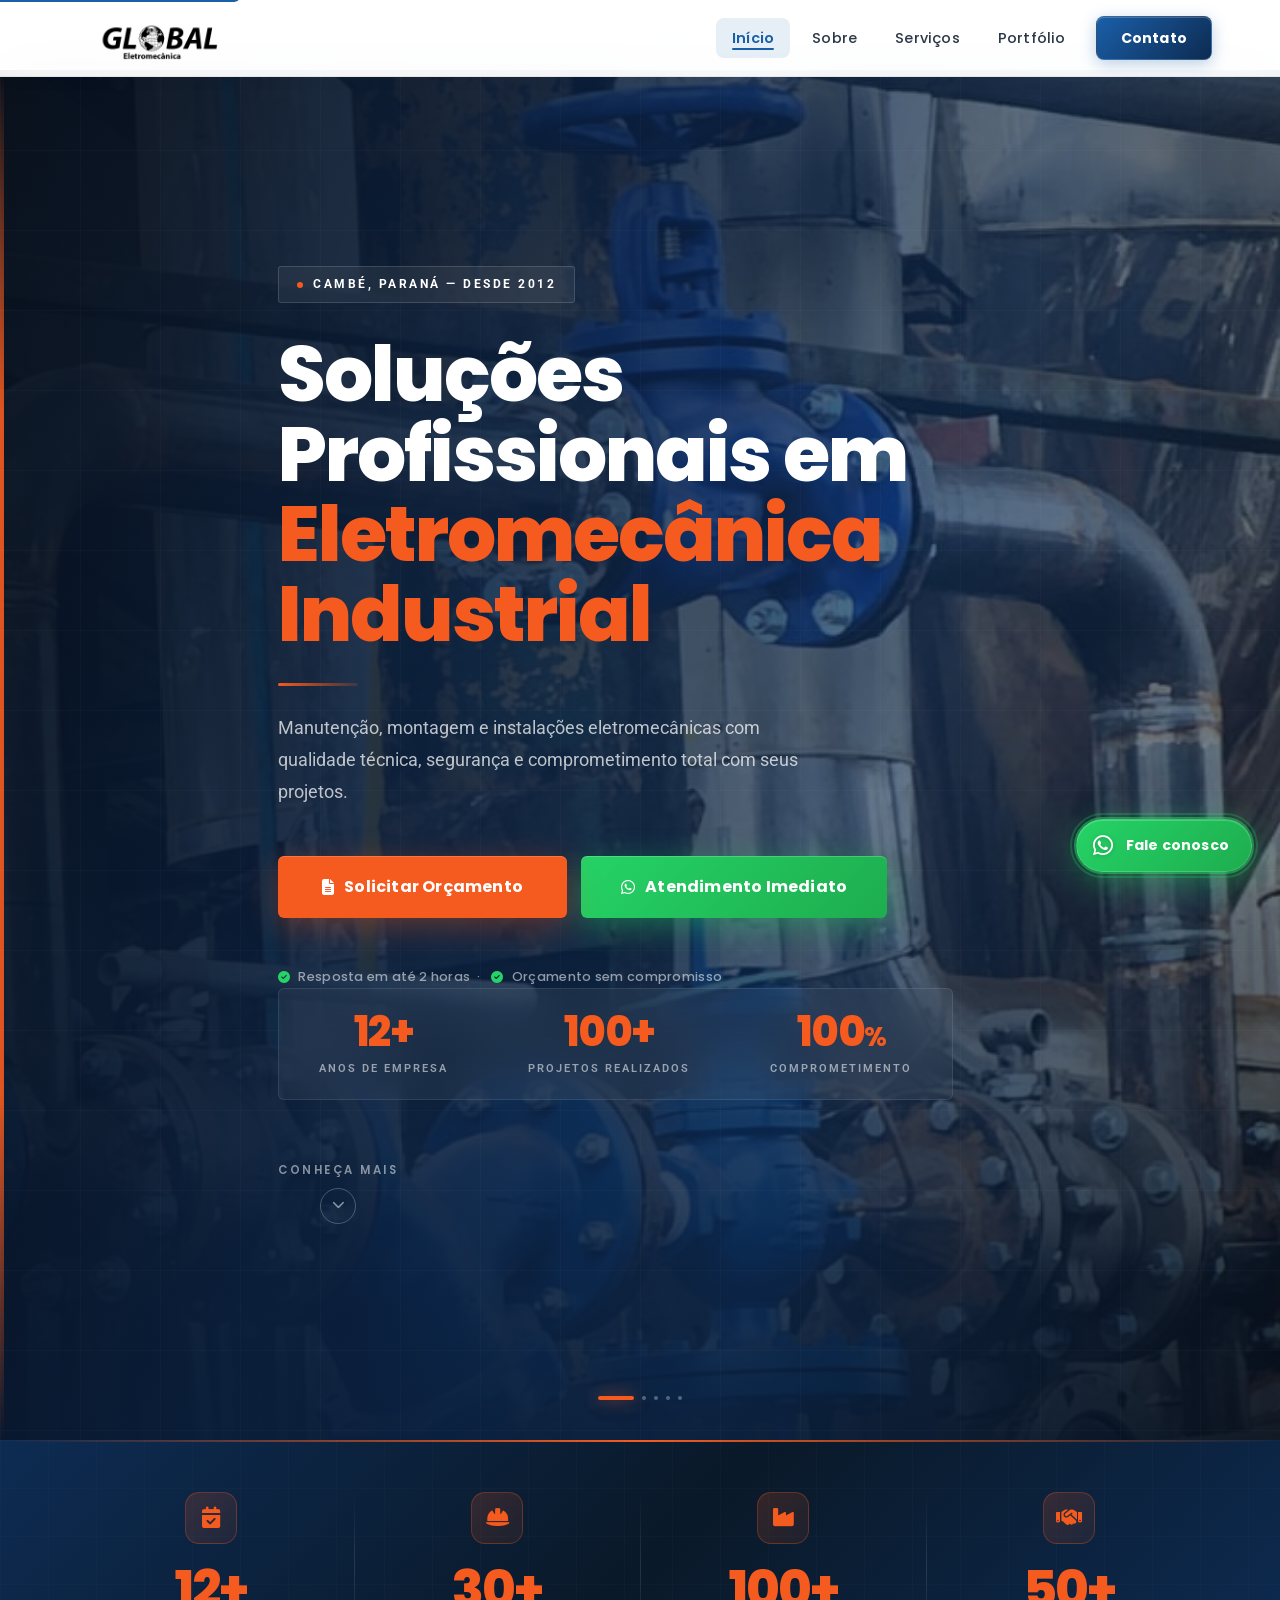
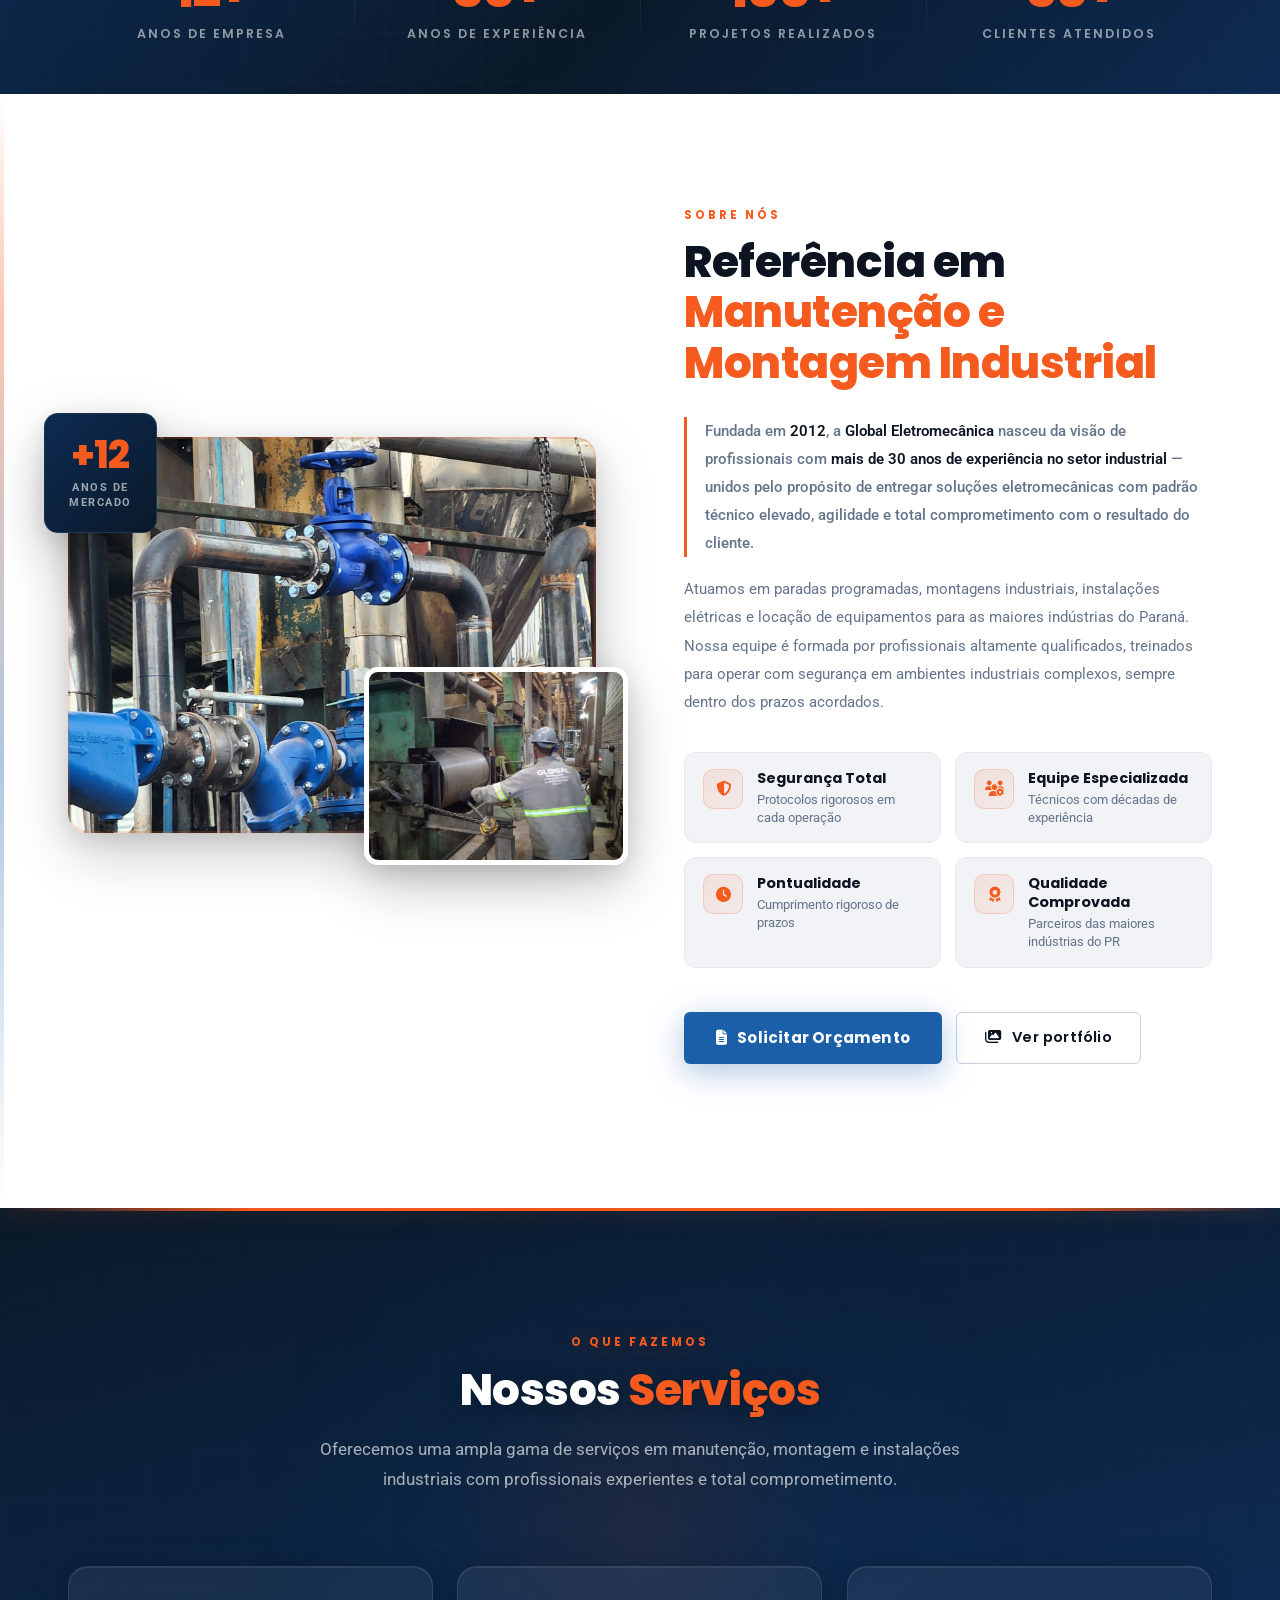
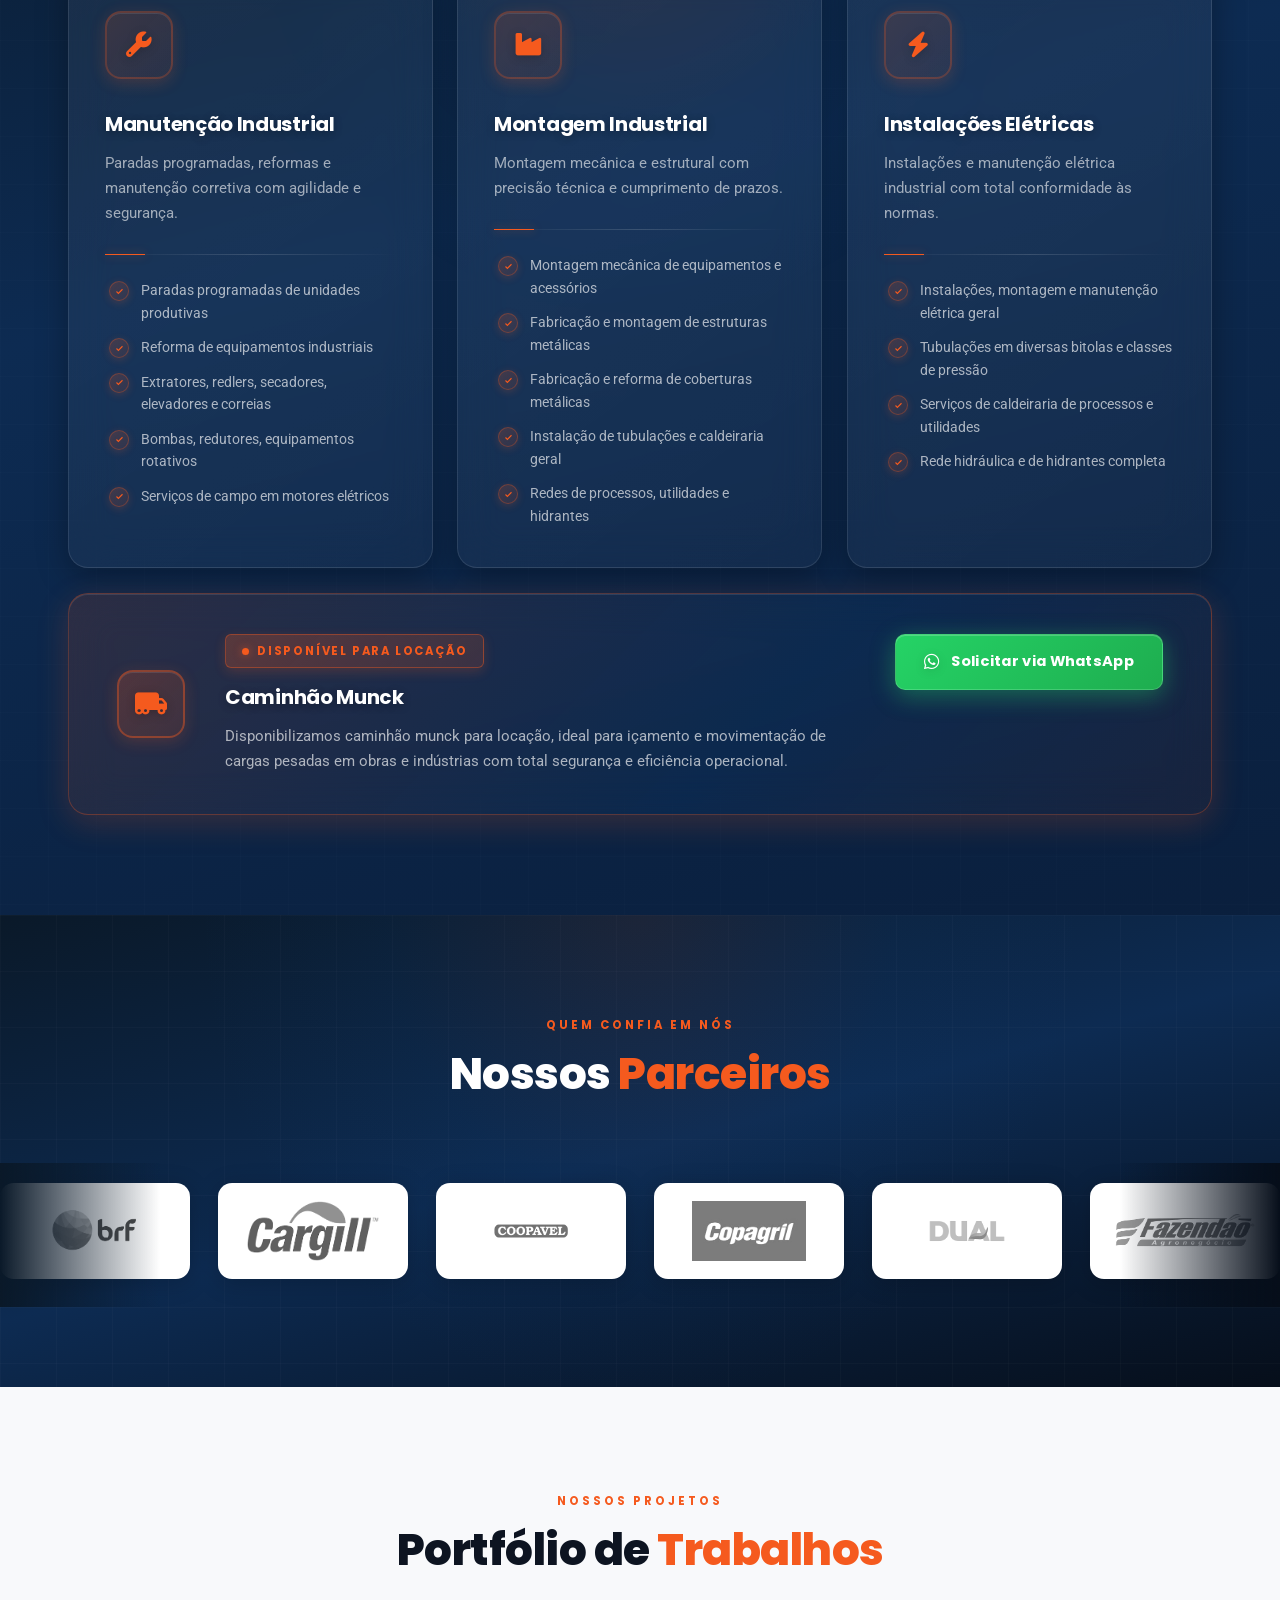
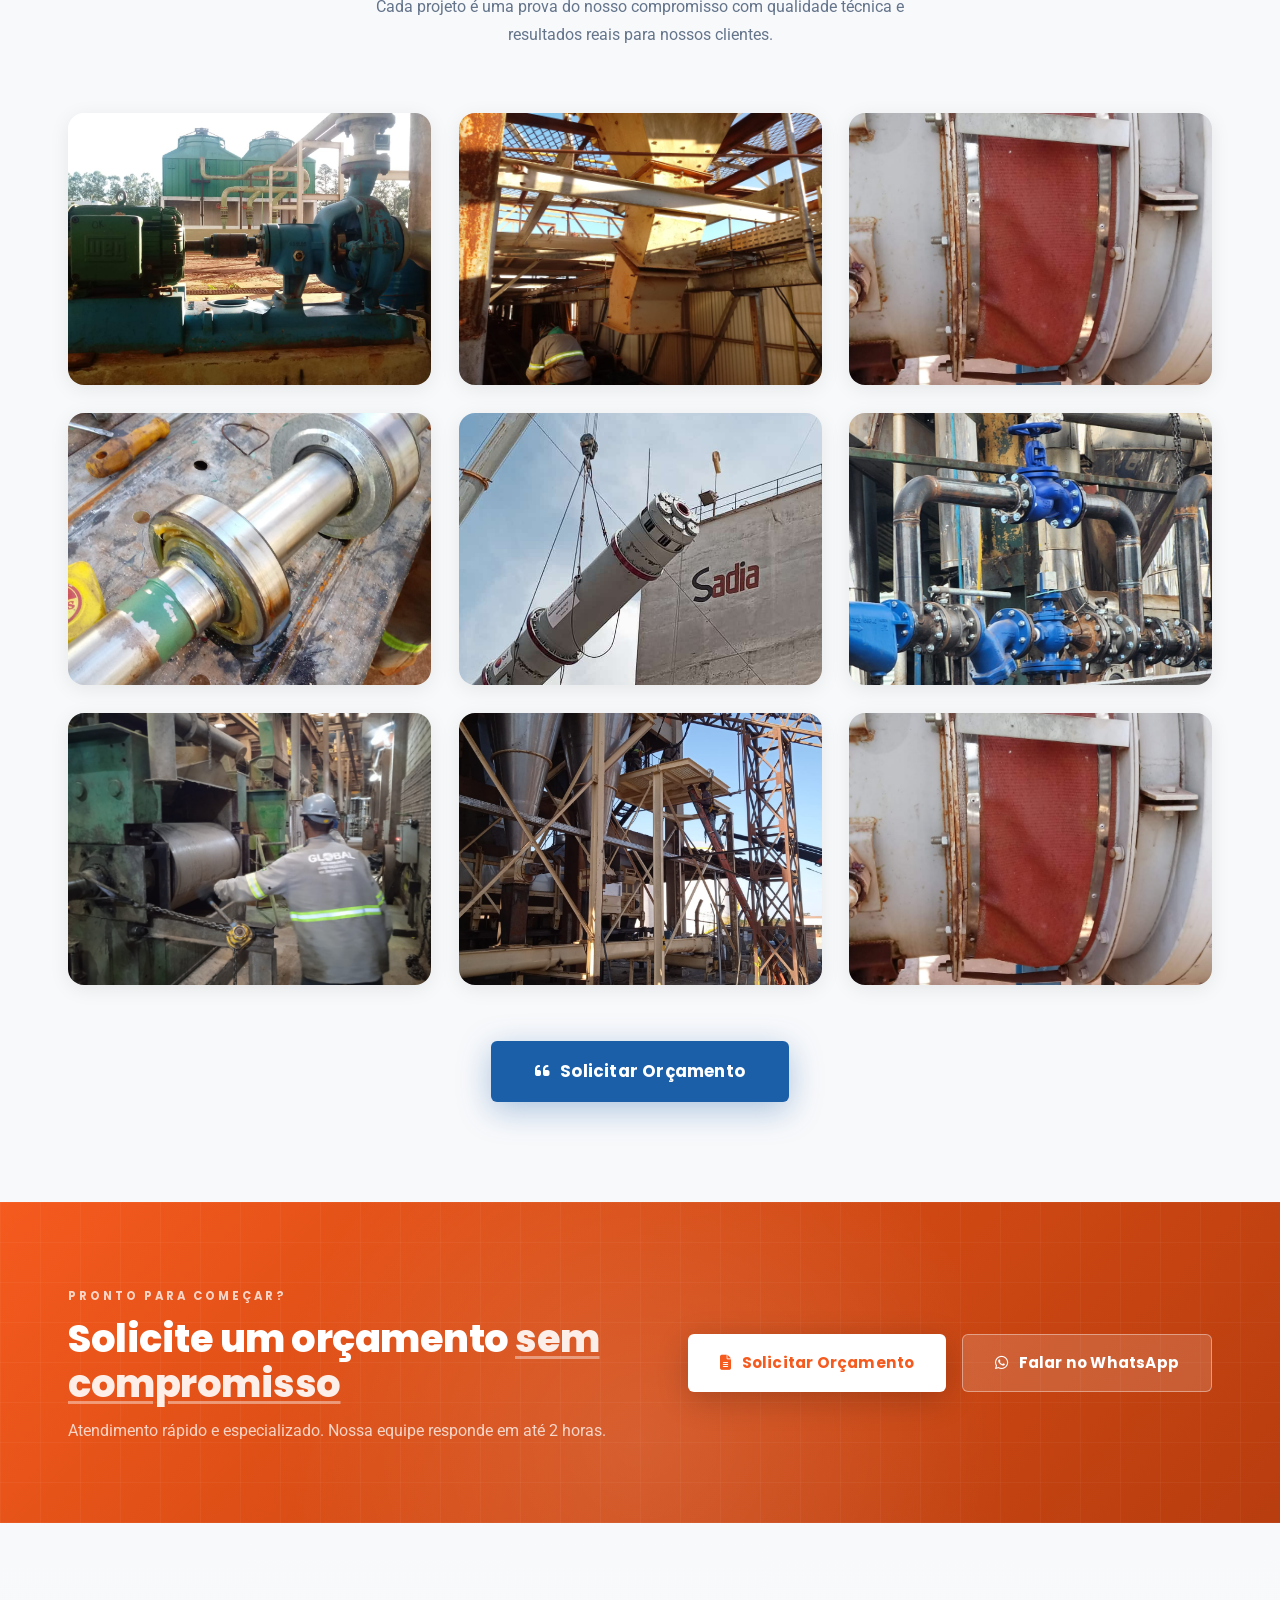
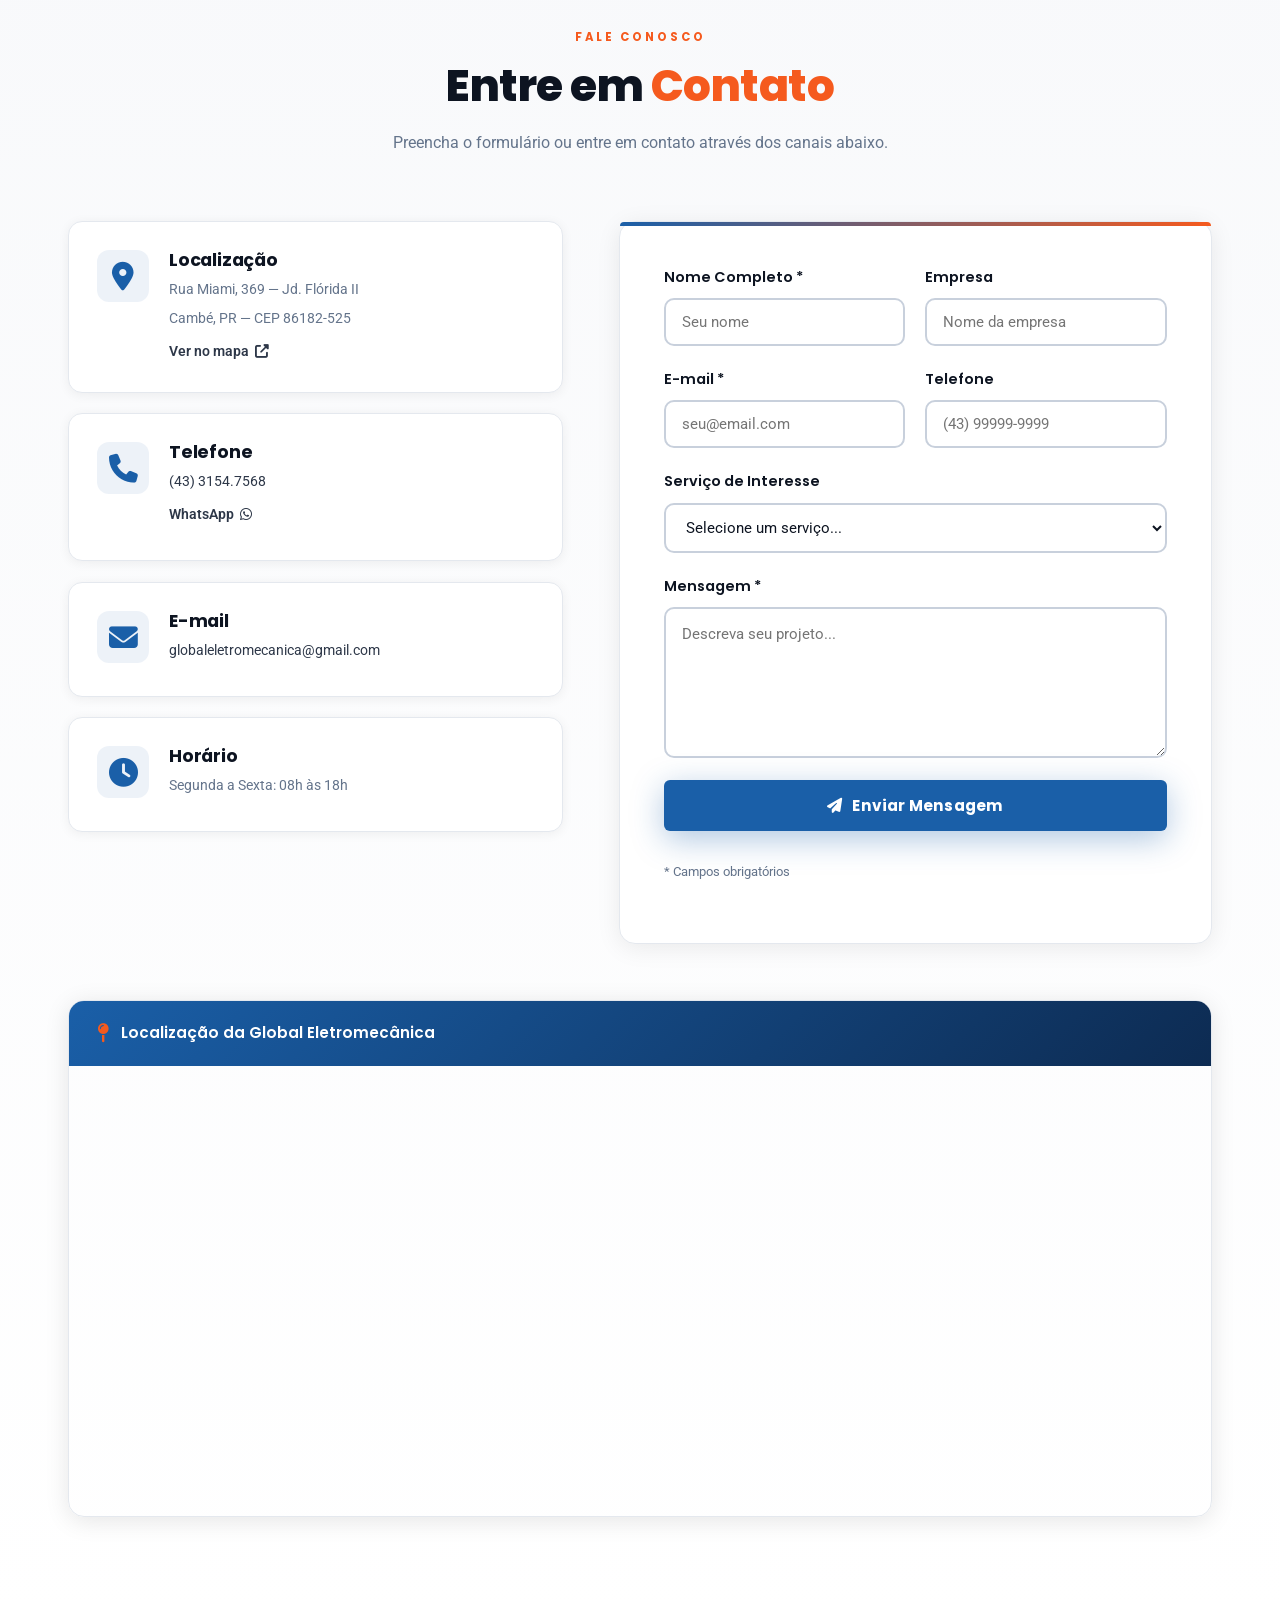
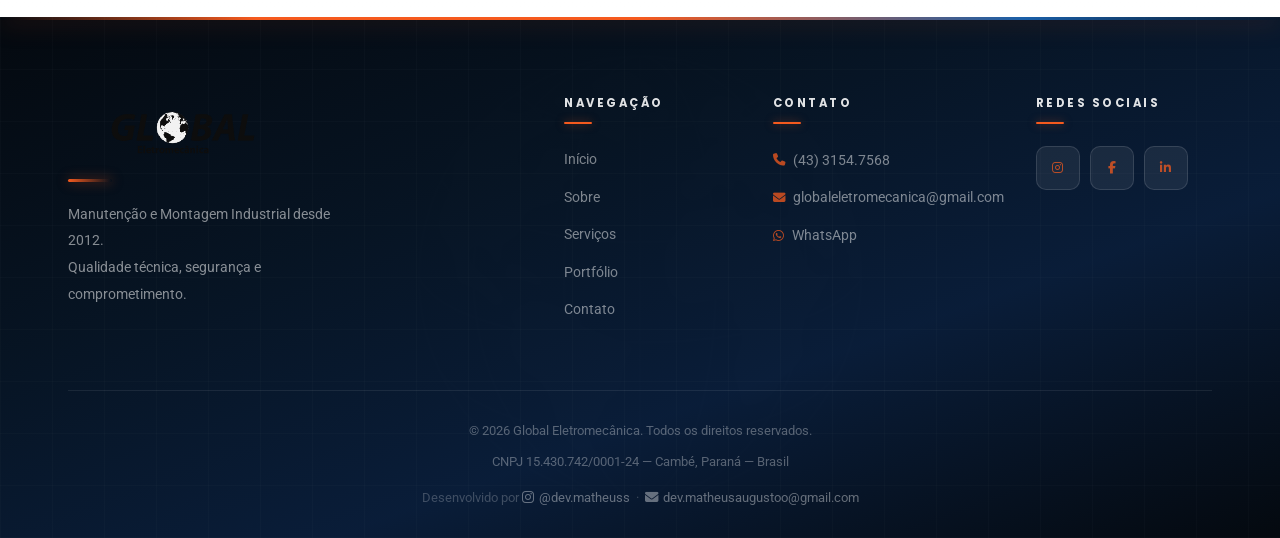
==== commit c5722998: "feat: CTA banner conversao, fix counters hero, scroll animations pilar+stat-card, hero stats corrigi" ====
--- a/GLOBAL ELETROMECANICA.HTML
+++ b/GLOBAL ELETROMECANICA.HTML
@@ -156,15 +156,15 @@
                         <i class="fas fa-check-circle"></i> Resposta em até 2 horas &nbsp;·&nbsp;
                         <i class="fas fa-check-circle"></i> Orçamento sem compromisso
                     </p>
-                    
+
                     <div class="hero-stats" data-aos="fade-up" data-aos-delay="400">
                         <div class="stat">
-                            <div class="stat-number"><span class="counter-hero" data-target="12">12</span>+</div>
+                            <div class="stat-number"><span class="counter" data-target="12">0</span>+</div>
                             <div class="stat-label">Anos de Empresa</div>
                         </div>
                         <div class="stat-divider"></div>
                         <div class="stat">
-                            <div class="stat-number"><span class="counter-hero" data-target="100">100</span>+</div>
+                            <div class="stat-number"><span class="counter" data-target="100">0</span>+</div>
                             <div class="stat-label">Projetos Realizados</div>
                         </div>
                         <div class="stat-divider"></div>
@@ -382,6 +382,29 @@
             </div>
         </section>
 
+        <!-- CTA Banner — Conversão -->
+        <section class="cta-banner" aria-label="Solicitar orçamento">
+            <div class="container">
+                <div class="cta-banner-inner">
+                    <div class="cta-banner-text">
+                        <span class="cta-banner-label">Pronto para começar?</span>
+                        <h2 class="cta-banner-title">Solicite um orçamento <span class="highlight">sem compromisso</span></h2>
+                        <p>Atendimento rápido e especializado. Nossa equipe responde em até 2 horas.</p>
+                    </div>
+                    <div class="cta-banner-actions">
+                        <a href="#contato" class="btn cta-banner-btn-primary">
+                            <i class="fas fa-file-alt"></i>
+                            Solicitar Orçamento
+                        </a>
+                        <a href="https://wa.me/554331547568?text=Olá! Gostaria de solicitar um orçamento." target="_blank" rel="noopener noreferrer" class="btn cta-banner-btn-wa">
+                            <i class="fab fa-whatsapp"></i>
+                            Falar no WhatsApp
+                        </a>
+                    </div>
+                </div>
+            </div>
+        </section>
+
         <!-- Contato Section -->
         <section id="contato" class="contato">
             <div class="container">
--- a/style.css
+++ b/style.css
@@ -1912,6 +1912,163 @@
   color: var(--text-muted);
 }
 
+/* ══════════════════════════════════════════════════════════
+   CTA BANNER — Conversão de alta intensidade
+   ══════════════════════════════════════════════════════════ */
+.cta-banner {
+  background: linear-gradient(
+    135deg,
+    var(--accent-orange) 0%,
+    #d94d15 40%,
+    #b83d0f 100%
+  );
+  padding: 5rem 0;
+  position: relative;
+  overflow: hidden;
+}
+
+/* Textura industrial sutil */
+.cta-banner::before {
+  content: '';
+  position: absolute; inset: 0;
+  background-image:
+    linear-gradient(rgba(255,255,255,.04) 1px, transparent 1px),
+    linear-gradient(90deg, rgba(255,255,255,.04) 1px, transparent 1px);
+  background-size: 40px 40px;
+  pointer-events: none;
+}
+
+/* Luz radial central */
+.cta-banner::after {
+  content: '';
+  position: absolute;
+  top: -50%; left: 50%;
+  transform: translateX(-50%);
+  width: 800px; height: 800px;
+  background: radial-gradient(circle, rgba(255,255,255,.12) 0%, transparent 65%);
+  pointer-events: none;
+}
+
+.cta-banner-inner {
+  position: relative;
+  z-index: 1;
+  display: flex;
+  align-items: center;
+  justify-content: space-between;
+  gap: 3rem;
+}
+
+.cta-banner-text {
+  flex: 1;
+  min-width: 0;
+}
+
+.cta-banner-label {
+  display: inline-block;
+  font-family: var(--font-head);
+  font-size: .72rem;
+  font-weight: 700;
+  color: rgba(255,255,255,.75);
+  text-transform: uppercase;
+  letter-spacing: 3px;
+  margin-bottom: .75rem;
+}
+
+.cta-banner-title {
+  font-size: clamp(1.6rem, 3vw, 2.4rem);
+  font-weight: 800;
+  color: #fff;
+  line-height: 1.15;
+  letter-spacing: -.5px;
+  margin-bottom: .75rem;
+}
+
+.cta-banner-title .highlight {
+  color: rgba(255,255,255,.9);
+  text-decoration: underline;
+  text-decoration-color: rgba(255,255,255,.4);
+  text-underline-offset: 4px;
+}
+
+.cta-banner-text p {
+  color: rgba(255,255,255,.75);
+  font-size: 1rem;
+  margin-bottom: 0;
+  line-height: 1.6;
+}
+
+.cta-banner-actions {
+  display: flex;
+  gap: 1rem;
+  flex-shrink: 0;
+  flex-wrap: wrap;
+}
+
+.cta-banner-btn-primary {
+  background: #fff;
+  color: var(--accent-orange);
+  font-weight: 700;
+  padding: 1rem 2rem;
+  border-radius: var(--radius-sm);
+  box-shadow: 0 8px 32px rgba(0,0,0,.2);
+  transition: all .3s var(--ease);
+  border: none;
+  font-family: var(--font-head);
+  font-size: .95rem;
+}
+
+.cta-banner-btn-primary:hover {
+  background: var(--off-white);
+  color: var(--accent-orange);
+  transform: translateY(-3px);
+  box-shadow: 0 16px 48px rgba(0,0,0,.3);
+}
+
+.cta-banner-btn-wa {
+  background: rgba(255,255,255,.15);
+  color: #fff;
+  font-weight: 700;
+  padding: 1rem 2rem;
+  border-radius: var(--radius-sm);
+  border: 1.5px solid rgba(255,255,255,.4);
+  backdrop-filter: blur(12px);
+  transition: all .3s var(--ease);
+  font-family: var(--font-head);
+  font-size: .95rem;
+}
+
+.cta-banner-btn-wa:hover {
+  background: rgba(255,255,255,.25);
+  border-color: rgba(255,255,255,.7);
+  color: #fff;
+  transform: translateY(-3px);
+}
+
+/* Responsividade CTA Banner */
+@media (max-width: 900px) {
+  .cta-banner-inner {
+    flex-direction: column;
+    text-align: center;
+    gap: 2rem;
+  }
+  .cta-banner-actions {
+    justify-content: center;
+  }
+}
+
+@media (max-width: 480px) {
+  .cta-banner { padding: 3.5rem 0; }
+  .cta-banner-actions {
+    flex-direction: column;
+    width: 100%;
+  }
+  .cta-banner-btn-primary,
+  .cta-banner-btn-wa {
+    width: 100%;
+    justify-content: center;
+  }
+}
+
 /* ── Contato ───────────────────────────────────────────────── */
 .contato {
   background: linear-gradient(to bottom, var(--off-white) 0%, var(--white) 100%);
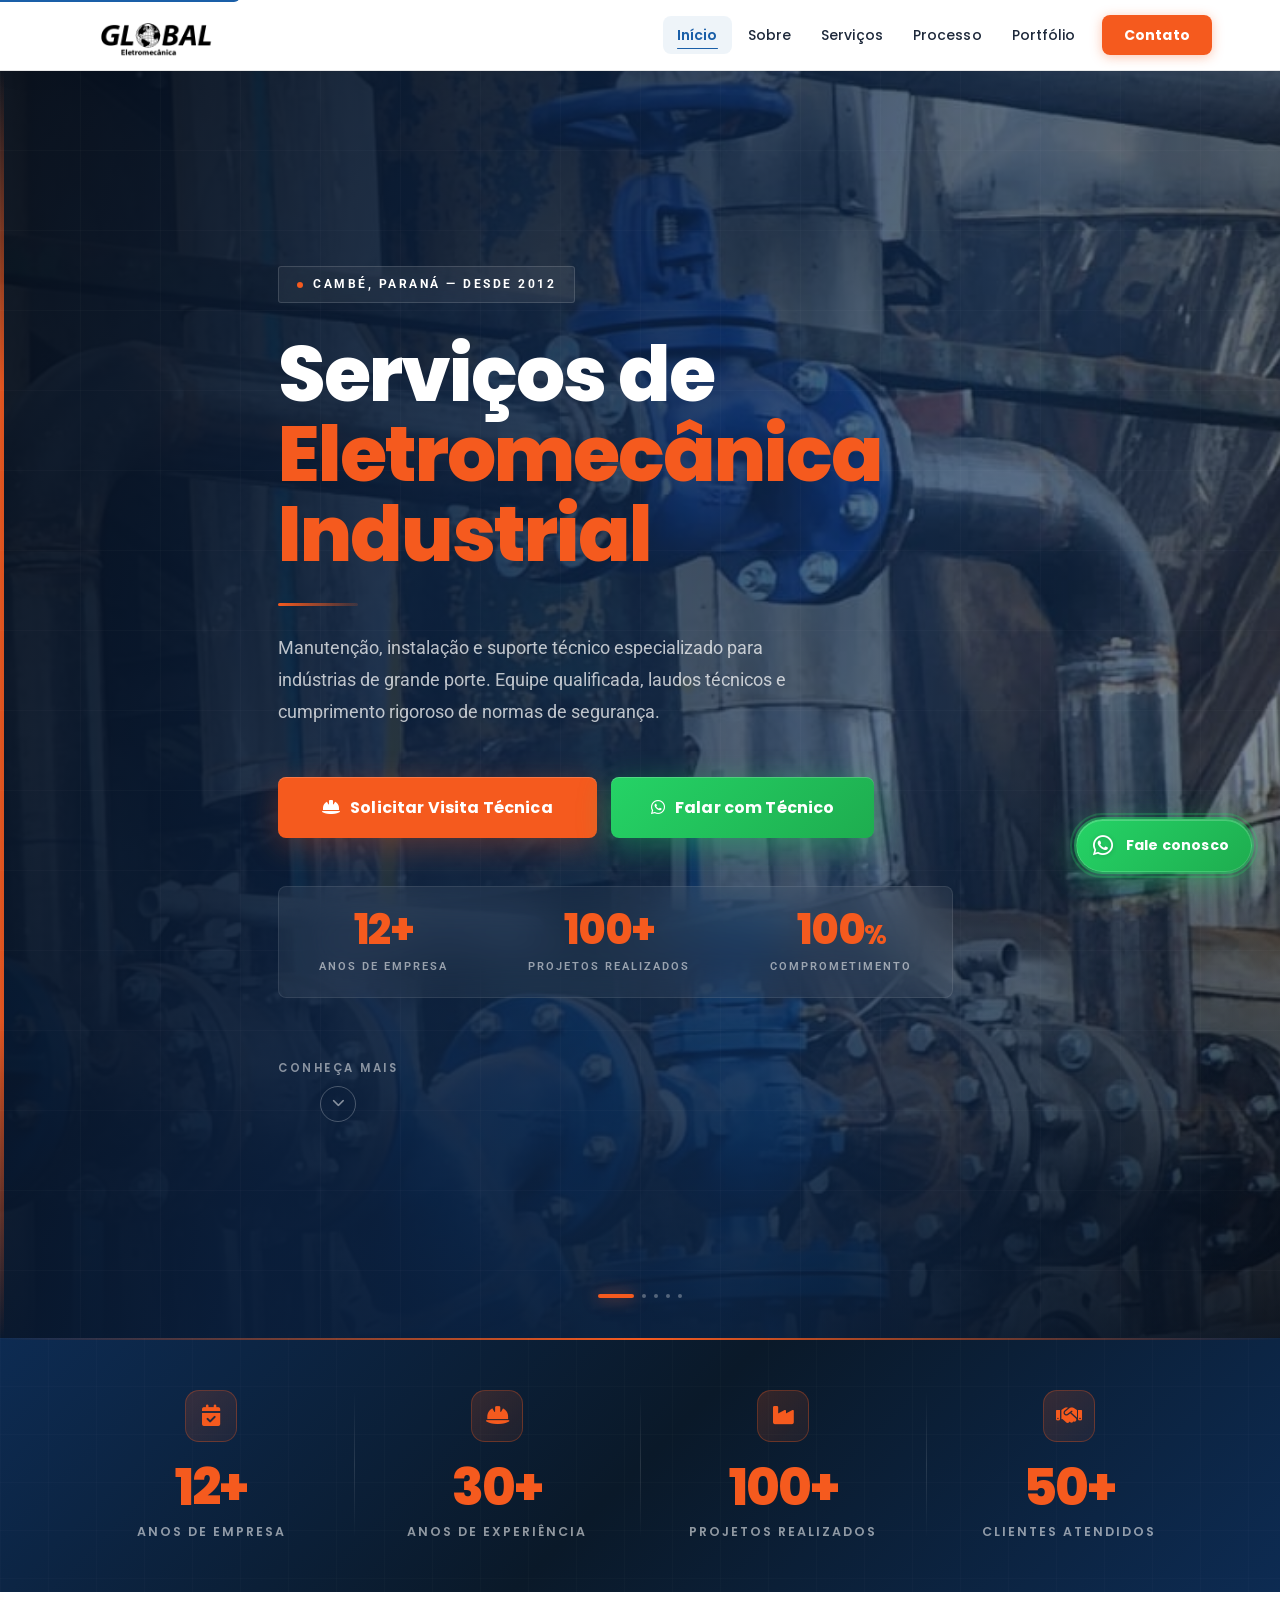
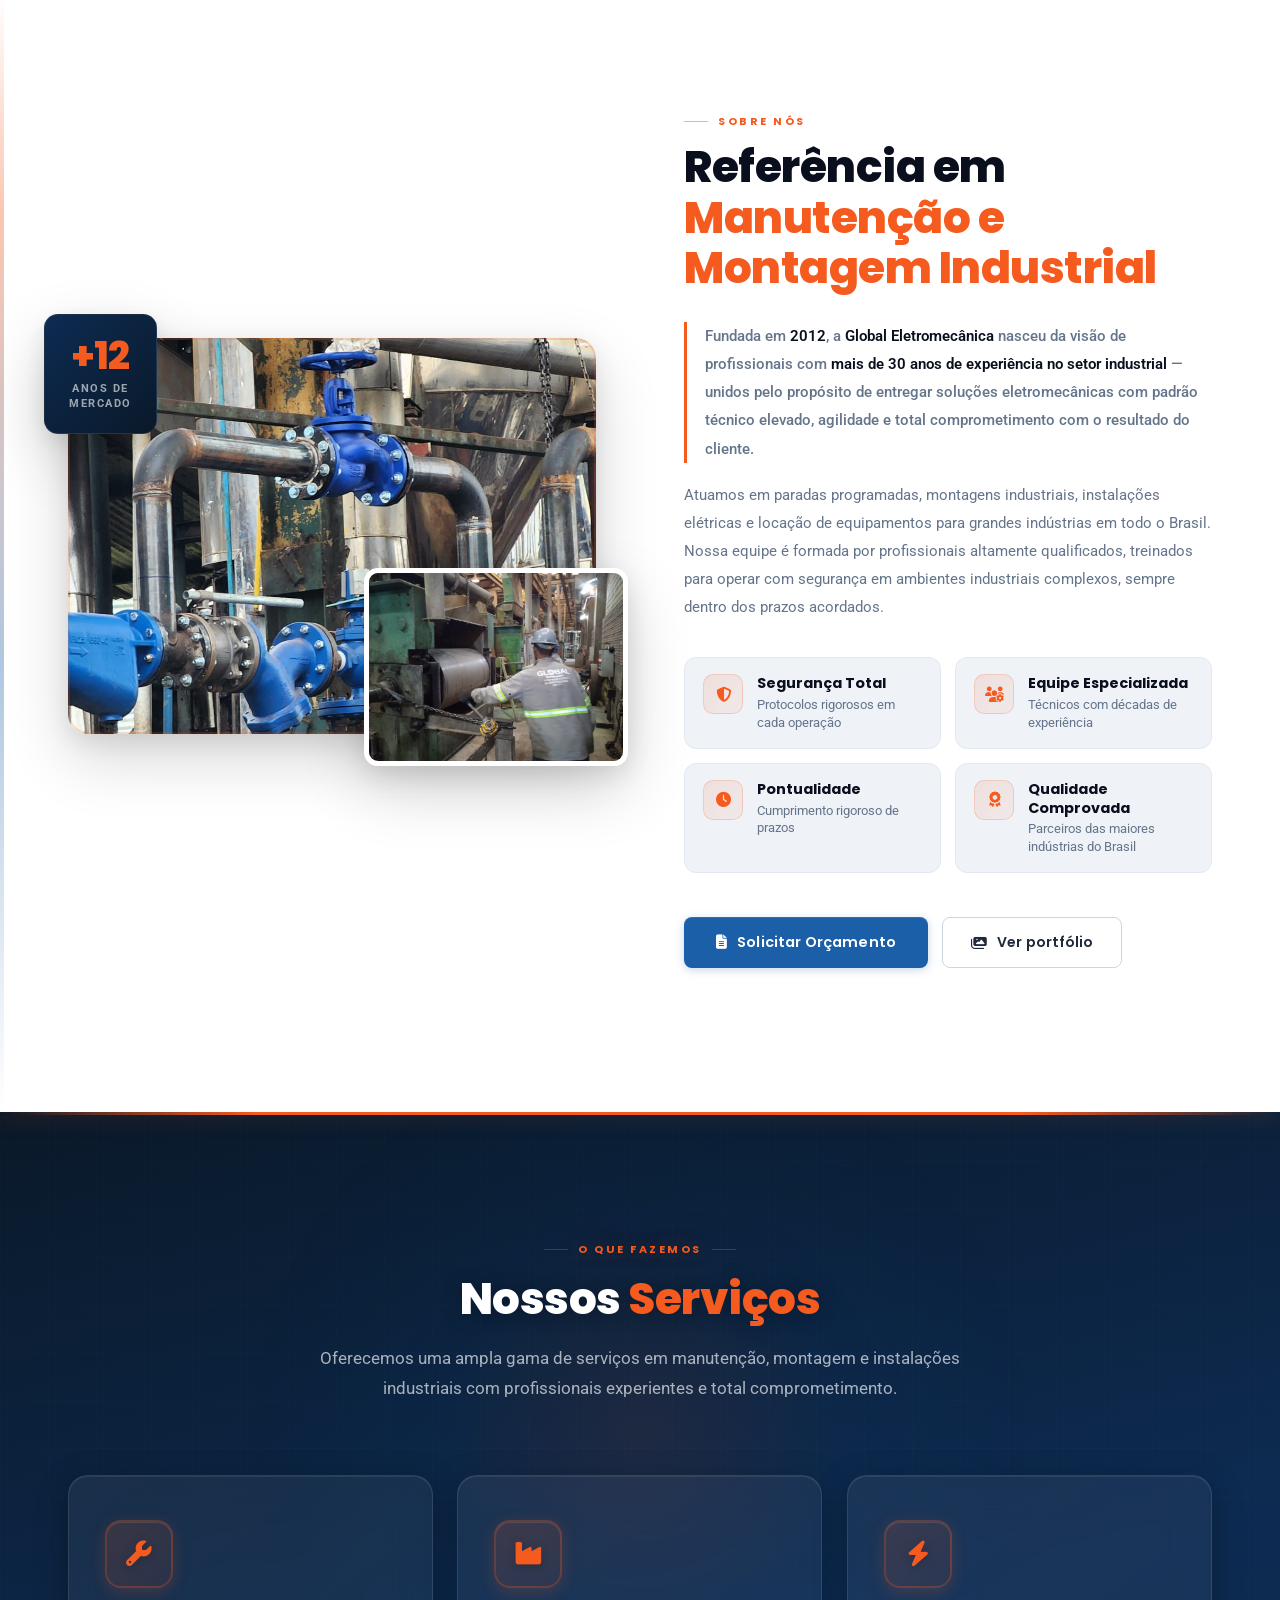
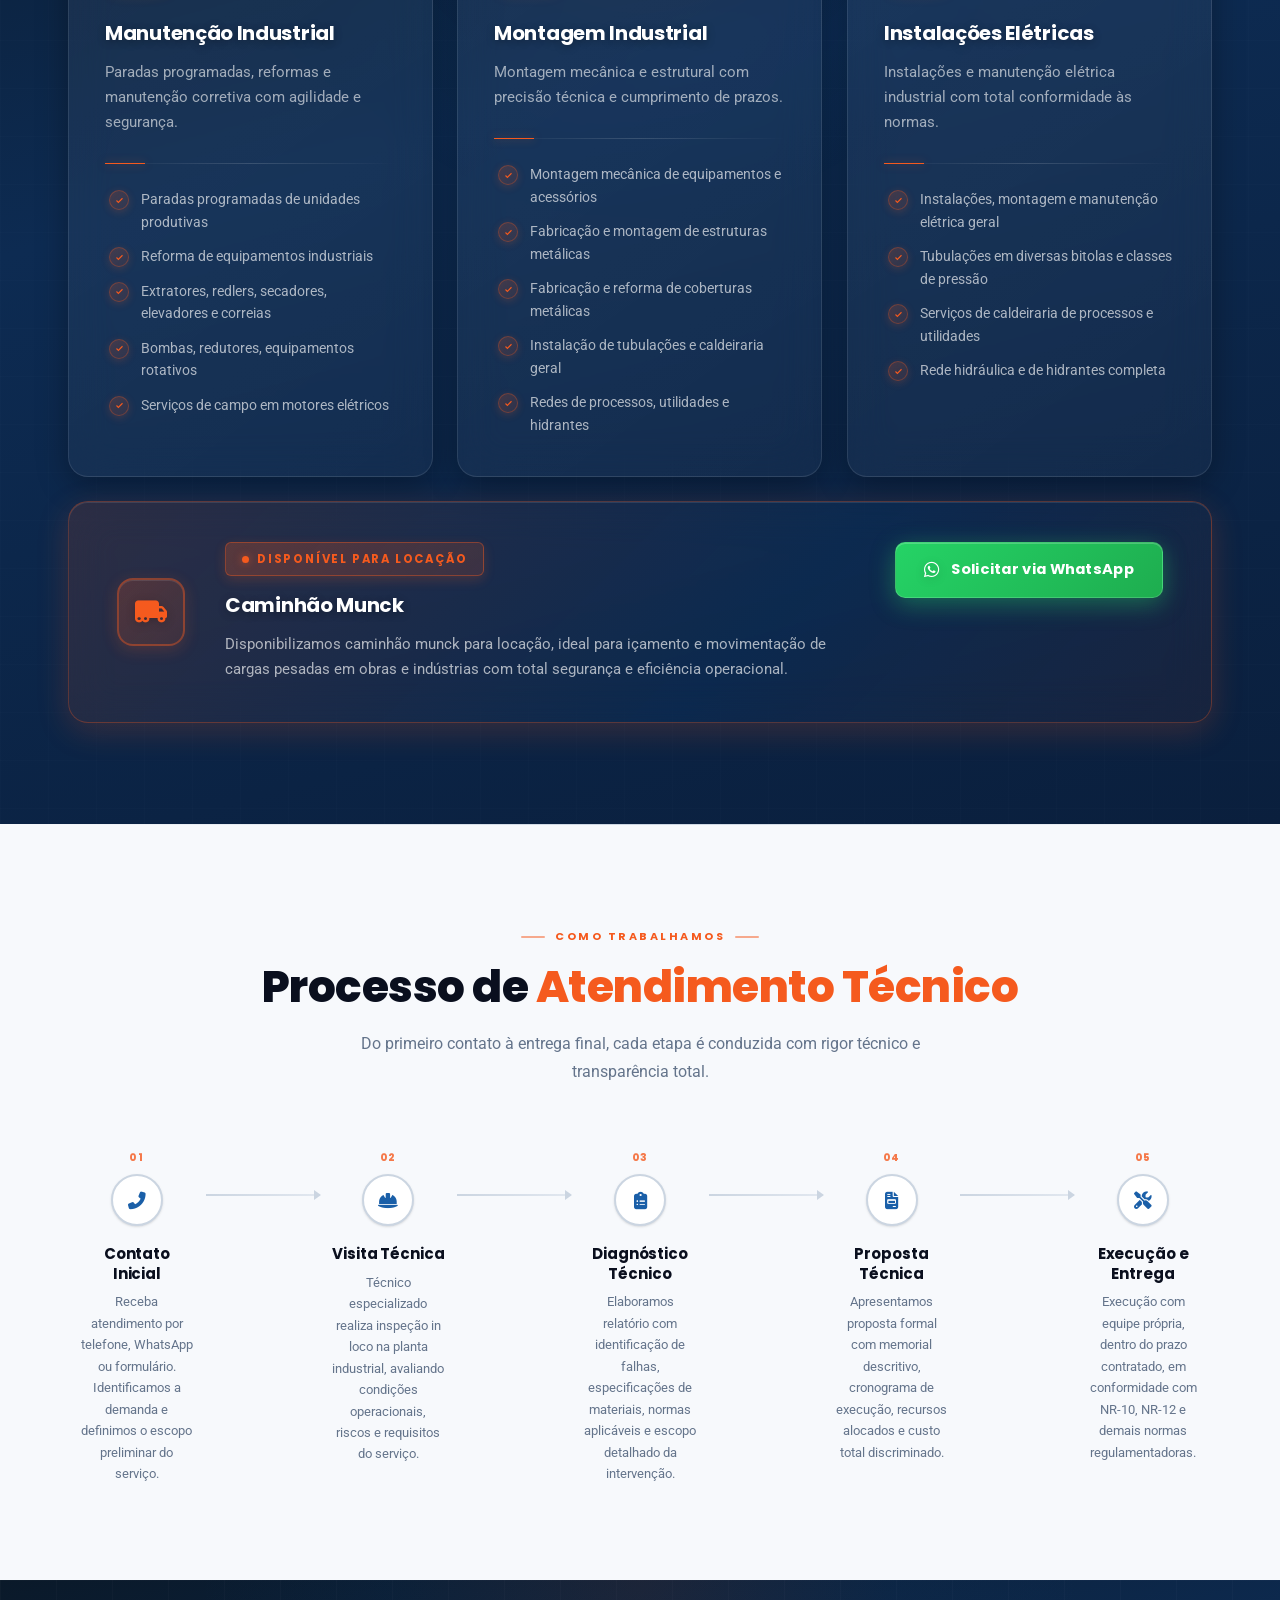
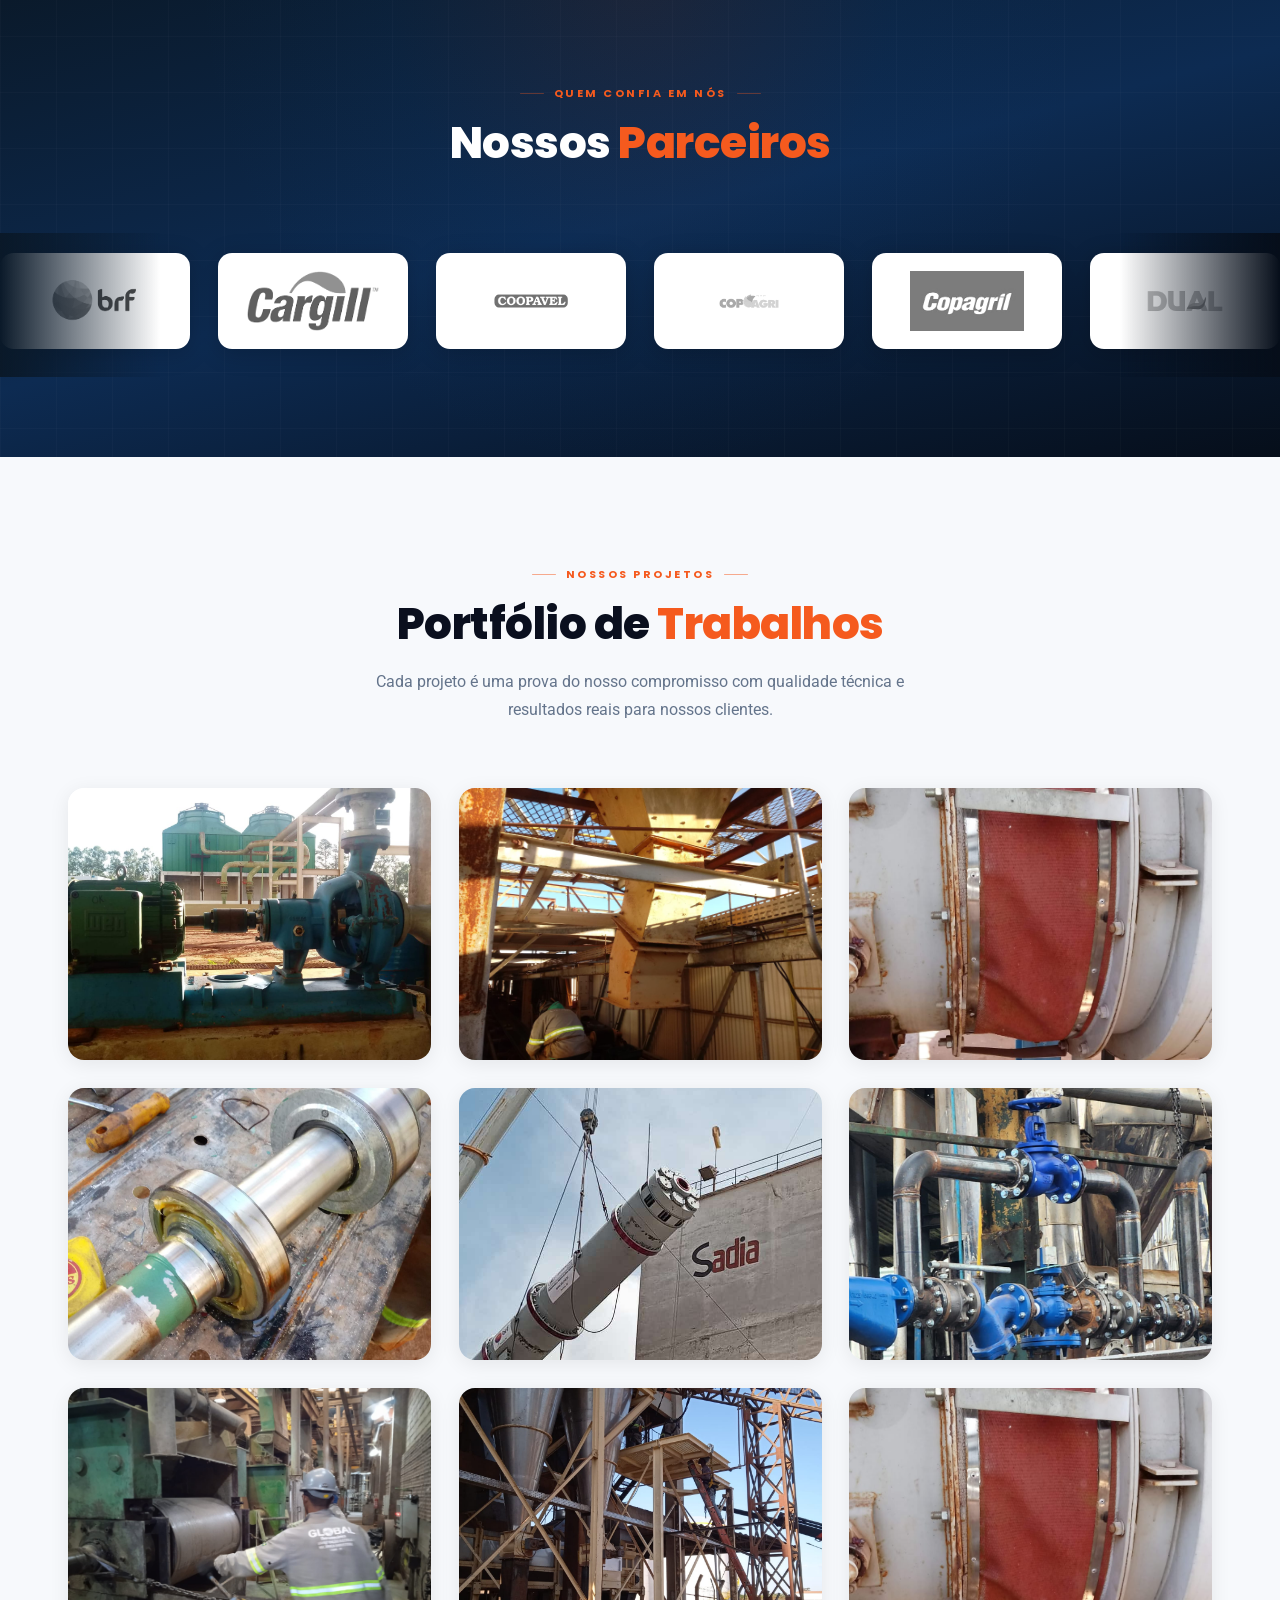
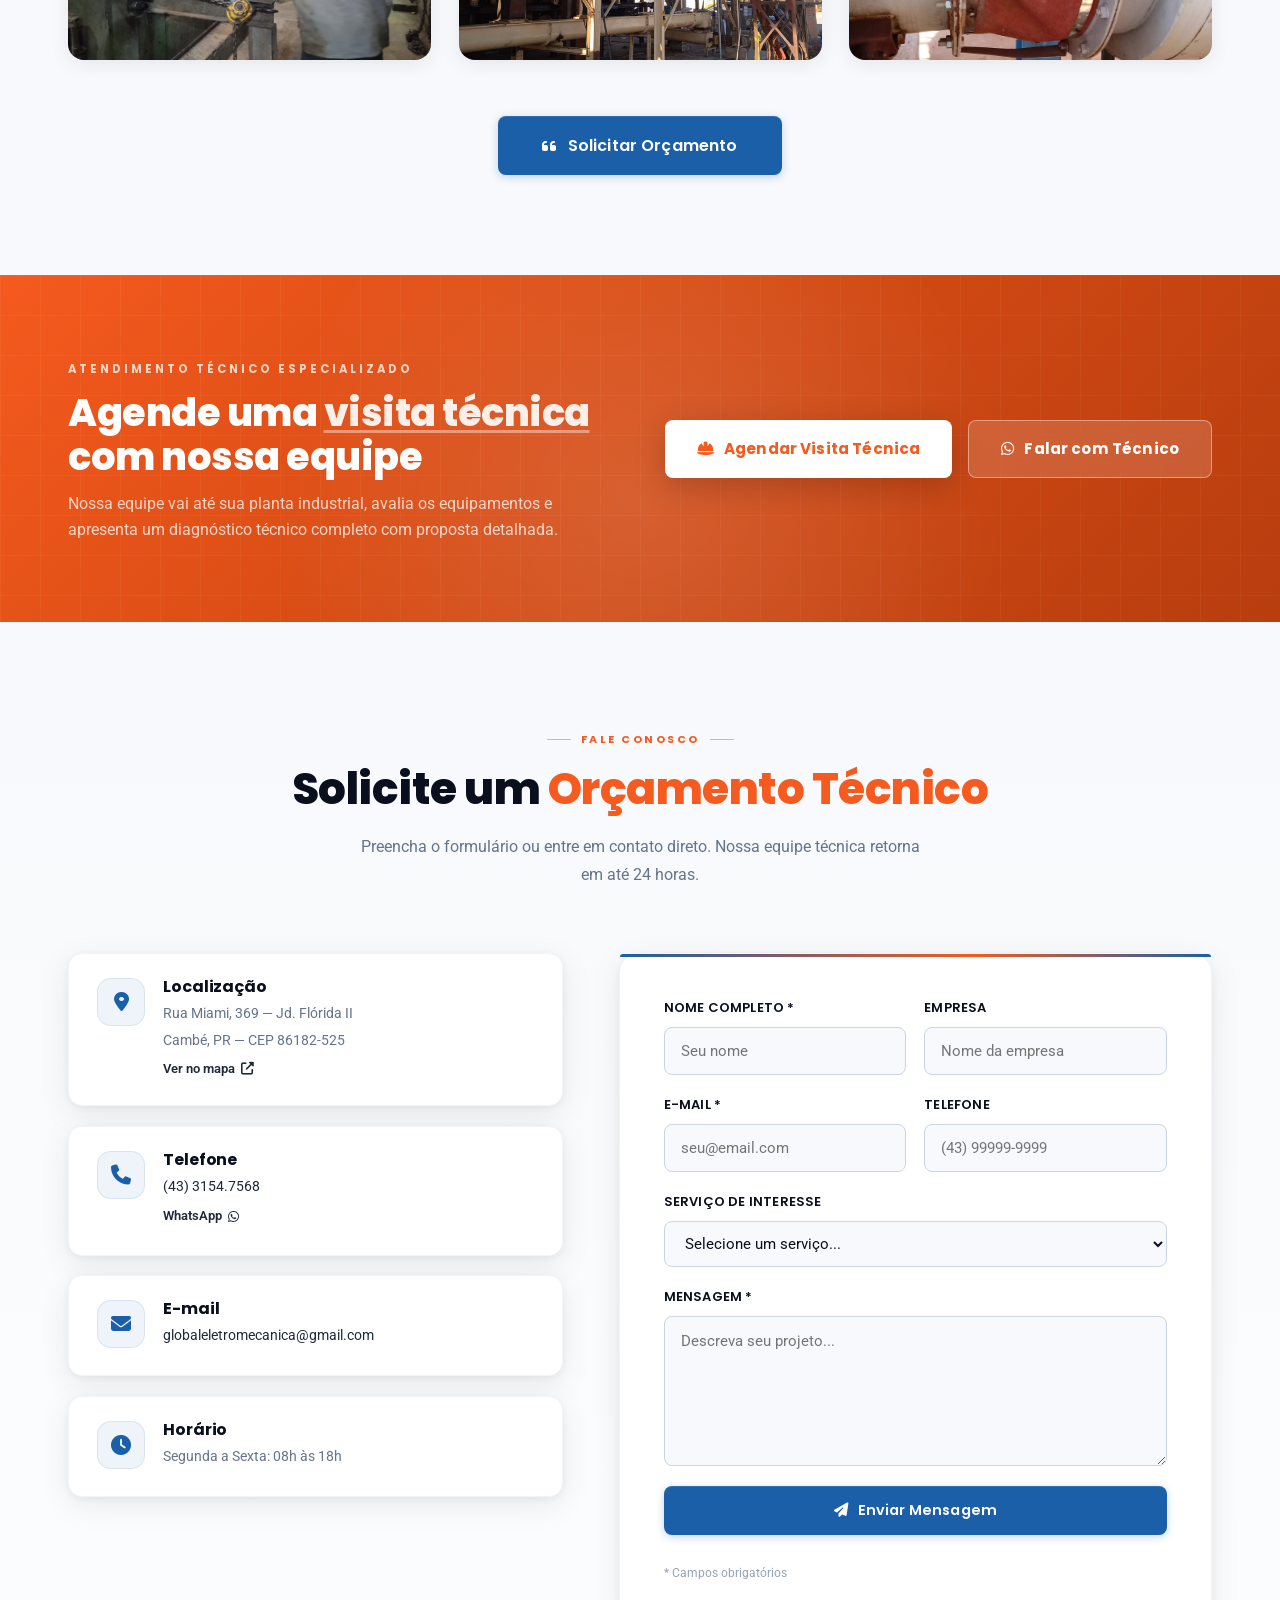
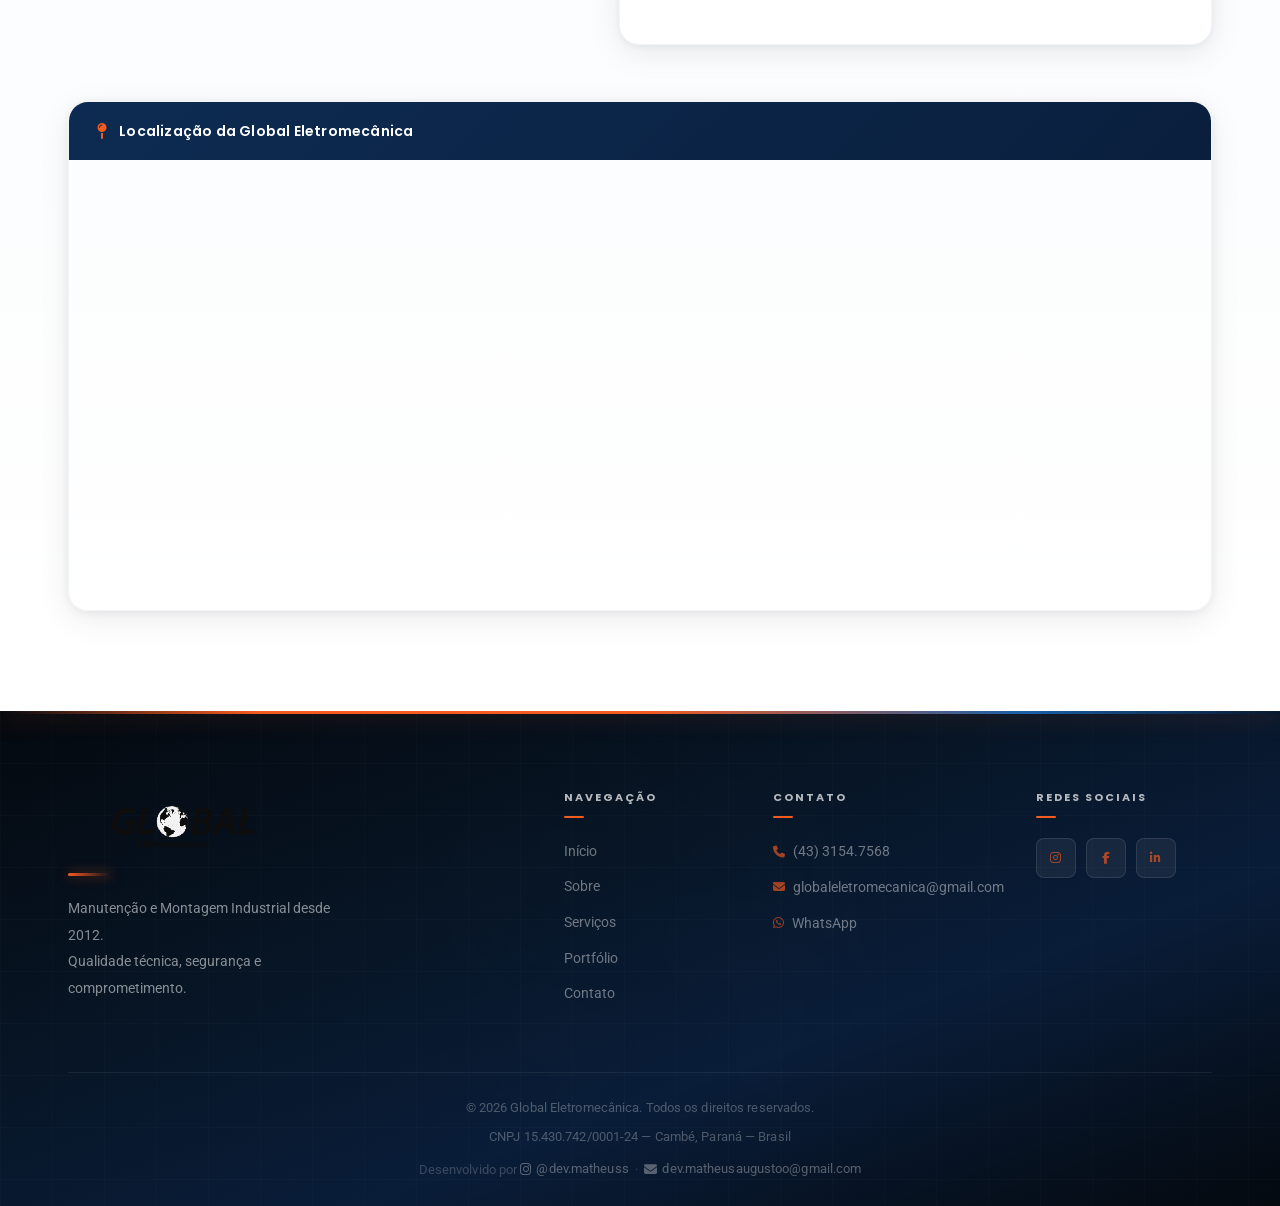
==== commit 9fca2120: "feat: todos parceiros no carrossel, processo tecnico refinado, remove sem compromisso, limpeza git" ====
--- a/GLOBAL ELETROMECANICA.HTML
+++ b/GLOBAL ELETROMECANICA.HTML
@@ -95,6 +95,7 @@
                         <li><a href="#home" class="nav-link">Início</a></li>
                         <li><a href="#sobre" class="nav-link">Sobre</a></li>
                         <li><a href="#servicos" class="nav-link">Serviços</a></li>
+                        <li><a href="#processo" class="nav-link">Processo</a></li>
                         <li><a href="#portfolio" class="nav-link">Portfólio</a></li>
                         <li><a href="#contato" class="nav-link nav-link-cta">Contato</a></li>
                     </ul>
@@ -132,30 +133,25 @@
                     </div>
                     
                     <h1 class="hero-title" data-aos="fade-up" data-aos-delay="100">
-                        Soluções Profissionais em <span class="highlight">Eletromecânica Industrial</span>
+                        Serviços de <span class="highlight">Eletromecânica Industrial</span>
                     </h1>
 
                     <div class="hero-title-line"></div>
                     
                     <p class="hero-subtitle" data-aos="fade-up" data-aos-delay="200">
-                        Manutenção, montagem e instalações eletromecânicas com qualidade técnica, segurança e comprometimento total com seus projetos.
+                        Manutenção, instalação e suporte técnico especializado para indústrias de grande porte. Equipe qualificada, laudos técnicos e cumprimento rigoroso de normas de segurança.
                     </p>
                     
                     <div class="hero-actions" data-aos="fade-up" data-aos-delay="300">
                         <a href="#contato" class="btn btn-primary btn-hero-cta">
-                            <i class="fas fa-file-alt"></i>
-                            Solicitar Orçamento
+                            <i class="fas fa-hard-hat"></i>
+                            Solicitar Visita Técnica
                         </a>
-                        <a href="https://wa.me/554331547568?text=Olá! Gostaria de solicitar um orçamento." target="_blank" rel="noopener noreferrer" class="btn btn-whatsapp-hero">
+                        <a href="https://wa.me/554331547568?text=Olá! Gostaria de agendar uma visita técnica." target="_blank" rel="noopener noreferrer" class="btn btn-whatsapp-hero">
                             <i class="fab fa-whatsapp"></i>
-                            Atendimento Imediato
+                            Falar com Técnico
                         </a>
                     </div>
-
-                    <p class="hero-urgency" data-aos="fade-up" data-aos-delay="350">
-                        <i class="fas fa-check-circle"></i> Resposta em até 2 horas &nbsp;·&nbsp;
-                        <i class="fas fa-check-circle"></i> Orçamento sem compromisso
-                    </p>
 
                     <div class="hero-stats" data-aos="fade-up" data-aos-delay="400">
                         <div class="stat">
@@ -247,7 +243,7 @@
                             Fundada em <strong>2012</strong>, a <strong>Global Eletromecânica</strong> nasceu da visão de profissionais com <strong>mais de 30 anos de experiência no setor industrial</strong> — unidos pelo propósito de entregar soluções eletromecânicas com padrão técnico elevado, agilidade e total comprometimento com o resultado do cliente.
                         </p>
                         <p>
-                            Atuamos em paradas programadas, montagens industriais, instalações elétricas e locação de equipamentos para as maiores indústrias do Paraná. Nossa equipe é formada por profissionais altamente qualificados, treinados para operar com segurança em ambientes industriais complexos, sempre dentro dos prazos acordados.
+                            Atuamos em paradas programadas, montagens industriais, instalações elétricas e locação de equipamentos para grandes indústrias em todo o Brasil. Nossa equipe é formada por profissionais altamente qualificados, treinados para operar com segurança em ambientes industriais complexos, sempre dentro dos prazos acordados.
                         </p>
 
                         <!-- Pilares da empresa -->
@@ -277,7 +273,7 @@
                                 <div class="pilar-icon"><i class="fas fa-award"></i></div>
                                 <div class="pilar-text">
                                     <strong>Qualidade Comprovada</strong>
-                                    <span>Parceiros das maiores indústrias do PR</span>
+                                    <span>Parceiros das maiores indústrias do Brasil</span>
                                 </div>
                             </div>
                         </div>
@@ -313,6 +309,58 @@
             </div>
         </section>
 
+        <!-- Processo de Atendimento -->
+        <section class="processo" id="processo" aria-label="Processo de atendimento técnico">
+            <div class="container">
+                <div class="section-header" data-aos="fade-up">
+                    <span class="section-label">Como Trabalhamos</span>
+                    <h2 class="section-title">Processo de <span class="highlight">Atendimento Técnico</span></h2>
+                    <p class="section-desc">Do primeiro contato à entrega final, cada etapa é conduzida com rigor técnico e transparência total.</p>
+                </div>
+
+                <div class="processo-grid">
+                    <div class="processo-item" data-aos="fade-up" data-aos-delay="0">
+                        <div class="processo-step">01</div>
+                        <div class="processo-icon"><i class="fas fa-phone-alt"></i></div>
+                        <h3>Contato Inicial</h3>
+                        <p>Receba atendimento por telefone, WhatsApp ou formulário. Identificamos a demanda e definimos o escopo preliminar do serviço.</p>
+                    </div>
+                    <div class="processo-connector" aria-hidden="true"></div>
+
+                    <div class="processo-item" data-aos="fade-up" data-aos-delay="80">
+                        <div class="processo-step">02</div>
+                        <div class="processo-icon"><i class="fas fa-hard-hat"></i></div>
+                        <h3>Visita Técnica</h3>
+                        <p>Técnico especializado realiza inspeção in loco na planta industrial, avaliando condições operacionais, riscos e requisitos do serviço.</p>
+                    </div>
+                    <div class="processo-connector" aria-hidden="true"></div>
+
+                    <div class="processo-item" data-aos="fade-up" data-aos-delay="160">
+                        <div class="processo-step">03</div>
+                        <div class="processo-icon"><i class="fas fa-clipboard-list"></i></div>
+                        <h3>Diagnóstico Técnico</h3>
+                        <p>Elaboramos relatório com identificação de falhas, especificações de materiais, normas aplicáveis e escopo detalhado da intervenção.</p>
+                    </div>
+                    <div class="processo-connector" aria-hidden="true"></div>
+
+                    <div class="processo-item" data-aos="fade-up" data-aos-delay="240">
+                        <div class="processo-step">04</div>
+                        <div class="processo-icon"><i class="fas fa-file-invoice"></i></div>
+                        <h3>Proposta Técnica</h3>
+                        <p>Apresentamos proposta formal com memorial descritivo, cronograma de execução, recursos alocados e custo total discriminado.</p>
+                    </div>
+                    <div class="processo-connector" aria-hidden="true"></div>
+
+                    <div class="processo-item" data-aos="fade-up" data-aos-delay="320">
+                        <div class="processo-step">05</div>
+                        <div class="processo-icon"><i class="fas fa-tools"></i></div>
+                        <h3>Execução e Entrega</h3>
+                        <p>Execução com equipe própria, dentro do prazo contratado, em conformidade com NR-10, NR-12 e demais normas regulamentadoras.</p>
+                    </div>
+                </div>
+            </div>
+        </section>
+
         <!-- Parceiros Section -->
         <section class="parceiros" aria-label="Empresas parceiras">
             <div class="container">
@@ -324,38 +372,44 @@
 
             <div class="parceiros-carousel" role="region" aria-label="Carrossel de parceiros">
                 <div class="carousel-track" id="carousel-track">
-                    <!-- Grupo 1 -->
-                    <div class="parceiro-item"><img src="Parceiros/BRF-LOGO.png" alt="BRF"></div>
-                    <div class="parceiro-item"><img src="Parceiros/cargil-logo.png" alt="Cargill"></div>
-                    <div class="parceiro-item"><img src="Parceiros/coopavel-logo.png" alt="Coopavel"></div>
-                    <div class="parceiro-item"><img src="Parceiros/copagril-logo.jfif" alt="Copagril"></div>
-                    <div class="parceiro-item"><img src="Parceiros/dual-logo.png" alt="Dual"></div>
-                    <div class="parceiro-item"><img src="Parceiros/fazendao-agronegocio.png" alt="Fazendão Agronegócio"></div>
-                    <div class="parceiro-item"><img src="Parceiros/granosul-logo.png" alt="Granosul"></div>
-                    <div class="parceiro-item"><img src="Parceiros/innovare-logo.png" alt="Innovare"></div>
-                    <div class="parceiro-item"><img src="Parceiros/Logo - Portal.PNG" alt="Portal"></div>
-                    <div class="parceiro-item"><img src="Parceiros/logo-granol.png" alt="Granol"></div>
-                    <div class="parceiro-item"><img src="Parceiros/LOGO-LAR.png" alt="LAR"></div>
-                    <div class="parceiro-item"><img src="Parceiros/logo-unigel.png" alt="Unigel"></div>
-                    <div class="parceiro-item"><img src="Parceiros/selecta-logo.png" alt="Selecta"></div>
-                    <div class="parceiro-item"><img src="Parceiros/superbac-logo.png" alt="Superbac"></div>
-                    <div class="parceiro-item"><img src="Parceiros/viposa-logo.png" alt="Viposa"></div>
+                    <!-- Grupo 1 — todos os parceiros -->
+                    <div class="parceiro-item"><img src="Parceiros/BRF-LOGO.png" alt="BRF" loading="lazy"></div>
+                    <div class="parceiro-item"><img src="Parceiros/cargil-logo.png" alt="Cargill" loading="lazy"></div>
+                    <div class="parceiro-item"><img src="Parceiros/coopavel-logo.png" alt="Coopavel" loading="lazy"></div>
+                    <div class="parceiro-item"><img src="Parceiros/cop.agri-logo.jfif" alt="Cop.Agri" loading="lazy"></div>
+                    <div class="parceiro-item"><img src="Parceiros/copagril-logo.jfif" alt="Copagril" loading="lazy"></div>
+                    <div class="parceiro-item"><img src="Parceiros/dual-logo.png" alt="Dual" loading="lazy"></div>
+                    <div class="parceiro-item"><img src="Parceiros/fazendao-agronegocio.png" alt="Fazendão Agronegócio" loading="lazy"></div>
+                    <div class="parceiro-item"><img src="Parceiros/gelprime logo.jfif" alt="Gelprime" loading="lazy"></div>
+                    <div class="parceiro-item"><img src="Parceiros/granosul-logo.png" alt="Granosul" loading="lazy"></div>
+                    <div class="parceiro-item"><img src="Parceiros/innovare-logo.png" alt="Innovare" loading="lazy"></div>
+                    <div class="parceiro-item"><img src="Parceiros/Logo - Portal.PNG" alt="Portal" loading="lazy"></div>
+                    <div class="parceiro-item"><img src="Parceiros/logo-granol.png" alt="Granol" loading="lazy"></div>
+                    <div class="parceiro-item"><img src="Parceiros/LOGO-LAR.png" alt="LAR Cooperativa" loading="lazy"></div>
+                    <div class="parceiro-item"><img src="Parceiros/logo-unigel.png" alt="Unigel" loading="lazy"></div>
+                    <div class="parceiro-item"><img src="Parceiros/safras-logo.jfif" alt="Safras" loading="lazy"></div>
+                    <div class="parceiro-item"><img src="Parceiros/selecta-logo.png" alt="Selecta" loading="lazy"></div>
+                    <div class="parceiro-item"><img src="Parceiros/superbac-logo.png" alt="Superbac" loading="lazy"></div>
+                    <div class="parceiro-item"><img src="Parceiros/viposa-logo.png" alt="Viposa" loading="lazy"></div>
                     <!-- Grupo 2 — duplicado para loop infinito -->
-                    <div class="parceiro-item"><img src="Parceiros/BRF-LOGO.png" alt="BRF"></div>
-                    <div class="parceiro-item"><img src="Parceiros/cargil-logo.png" alt="Cargill"></div>
-                    <div class="parceiro-item"><img src="Parceiros/coopavel-logo.png" alt="Coopavel"></div>
-                    <div class="parceiro-item"><img src="Parceiros/copagril-logo.jfif" alt="Copagril"></div>
-                    <div class="parceiro-item"><img src="Parceiros/dual-logo.png" alt="Dual"></div>
-                    <div class="parceiro-item"><img src="Parceiros/fazendao-agronegocio.png" alt="Fazendão Agronegócio"></div>
-                    <div class="parceiro-item"><img src="Parceiros/granosul-logo.png" alt="Granosul"></div>
-                    <div class="parceiro-item"><img src="Parceiros/innovare-logo.png" alt="Innovare"></div>
-                    <div class="parceiro-item"><img src="Parceiros/Logo - Portal.PNG" alt="Portal"></div>
-                    <div class="parceiro-item"><img src="Parceiros/logo-granol.png" alt="Granol"></div>
-                    <div class="parceiro-item"><img src="Parceiros/LOGO-LAR.png" alt="LAR"></div>
-                    <div class="parceiro-item"><img src="Parceiros/logo-unigel.png" alt="Unigel"></div>
-                    <div class="parceiro-item"><img src="Parceiros/selecta-logo.png" alt="Selecta"></div>
-                    <div class="parceiro-item"><img src="Parceiros/superbac-logo.png" alt="Superbac"></div>
-                    <div class="parceiro-item"><img src="Parceiros/viposa-logo.png" alt="Viposa"></div>
+                    <div class="parceiro-item"><img src="Parceiros/BRF-LOGO.png" alt="BRF" loading="lazy"></div>
+                    <div class="parceiro-item"><img src="Parceiros/cargil-logo.png" alt="Cargill" loading="lazy"></div>
+                    <div class="parceiro-item"><img src="Parceiros/coopavel-logo.png" alt="Coopavel" loading="lazy"></div>
+                    <div class="parceiro-item"><img src="Parceiros/cop.agri-logo.jfif" alt="Cop.Agri" loading="lazy"></div>
+                    <div class="parceiro-item"><img src="Parceiros/copagril-logo.jfif" alt="Copagril" loading="lazy"></div>
+                    <div class="parceiro-item"><img src="Parceiros/dual-logo.png" alt="Dual" loading="lazy"></div>
+                    <div class="parceiro-item"><img src="Parceiros/fazendao-agronegocio.png" alt="Fazendão Agronegócio" loading="lazy"></div>
+                    <div class="parceiro-item"><img src="Parceiros/gelprime logo.jfif" alt="Gelprime" loading="lazy"></div>
+                    <div class="parceiro-item"><img src="Parceiros/granosul-logo.png" alt="Granosul" loading="lazy"></div>
+                    <div class="parceiro-item"><img src="Parceiros/innovare-logo.png" alt="Innovare" loading="lazy"></div>
+                    <div class="parceiro-item"><img src="Parceiros/Logo - Portal.PNG" alt="Portal" loading="lazy"></div>
+                    <div class="parceiro-item"><img src="Parceiros/logo-granol.png" alt="Granol" loading="lazy"></div>
+                    <div class="parceiro-item"><img src="Parceiros/LOGO-LAR.png" alt="LAR Cooperativa" loading="lazy"></div>
+                    <div class="parceiro-item"><img src="Parceiros/logo-unigel.png" alt="Unigel" loading="lazy"></div>
+                    <div class="parceiro-item"><img src="Parceiros/safras-logo.jfif" alt="Safras" loading="lazy"></div>
+                    <div class="parceiro-item"><img src="Parceiros/selecta-logo.png" alt="Selecta" loading="lazy"></div>
+                    <div class="parceiro-item"><img src="Parceiros/superbac-logo.png" alt="Superbac" loading="lazy"></div>
+                    <div class="parceiro-item"><img src="Parceiros/viposa-logo.png" alt="Viposa" loading="lazy"></div>
                 </div>
             </div>
         </section>
@@ -383,22 +437,22 @@
         </section>
 
         <!-- CTA Banner — Conversão -->
-        <section class="cta-banner" aria-label="Solicitar orçamento">
+        <section class="cta-banner" aria-label="Agendar visita técnica">
             <div class="container">
                 <div class="cta-banner-inner">
                     <div class="cta-banner-text">
-                        <span class="cta-banner-label">Pronto para começar?</span>
-                        <h2 class="cta-banner-title">Solicite um orçamento <span class="highlight">sem compromisso</span></h2>
-                        <p>Atendimento rápido e especializado. Nossa equipe responde em até 2 horas.</p>
+                        <span class="cta-banner-label">Atendimento técnico especializado</span>
+                        <h2 class="cta-banner-title">Agende uma <span class="highlight">visita técnica</span> com nossa equipe</h2>
+                        <p>Nossa equipe vai até sua planta industrial, avalia os equipamentos e apresenta um diagnóstico técnico completo com proposta detalhada.</p>
                     </div>
                     <div class="cta-banner-actions">
                         <a href="#contato" class="btn cta-banner-btn-primary">
-                            <i class="fas fa-file-alt"></i>
-                            Solicitar Orçamento
+                            <i class="fas fa-hard-hat"></i>
+                            Agendar Visita Técnica
                         </a>
-                        <a href="https://wa.me/554331547568?text=Olá! Gostaria de solicitar um orçamento." target="_blank" rel="noopener noreferrer" class="btn cta-banner-btn-wa">
+                        <a href="https://wa.me/554331547568?text=Olá! Gostaria de agendar uma visita técnica." target="_blank" rel="noopener noreferrer" class="btn cta-banner-btn-wa">
                             <i class="fab fa-whatsapp"></i>
-                            Falar no WhatsApp
+                            Falar com Técnico
                         </a>
                     </div>
                 </div>
@@ -410,8 +464,8 @@
             <div class="container">
                 <div class="section-header" data-aos="fade-up">
                     <span class="section-label">Fale Conosco</span>
-                    <h2 class="section-title">Entre em <span class="highlight">Contato</span></h2>
-                    <p class="section-desc">Preencha o formulário ou entre em contato através dos canais abaixo.</p>
+                    <h2 class="section-title">Solicite um <span class="highlight">Orçamento Técnico</span></h2>
+                    <p class="section-desc">Preencha o formulário ou entre em contato direto. Nossa equipe técnica retorna em até 24 horas.</p>
                 </div>
                 
                 <div class="contato-grid">
--- a/style.css
+++ b/style.css
@@ -21,27 +21,31 @@
   --surface-2:     #122540;
   --surface-3:     #1A3050;
 
-  /* Neutros */
+  /* Neutros — refinados para maior contraste */
   --white:         #FFFFFF;
-  --off-white:     #F8F9FB;
-  --gray-50:       #F1F3F6;
-  --gray-100:      #E4E8EE;
-  --gray-200:      #C8D0DC;
-  --gray-400:      #8A96A8;
-  --gray-600:      #4A5568;
-  --text-dark:     #0D1421;
-  --text-body:     #2D3748;
+  --off-white:     #F7F9FC;
+  --gray-50:       #EFF2F7;
+  --gray-100:      #E2E8F0;
+  --gray-200:      #CBD5E1;
+  --gray-400:      #94A3B8;
+  --gray-600:      #475569;
+  --text-dark:     #0A0F1E;
+  --text-body:     #1E293B;
   --text-muted:    #64748B;
+  --text-light:    #94A3B8;
 
   /* Sombras premium — profundidade cinematográfica */
+  --shadow-xs:     0 1px 2px rgba(0,0,0,.05);
   --shadow-sm:     0 1px 3px rgba(0,0,0,.08), 0 1px 2px rgba(0,0,0,.06);
-  --shadow-md:     0 4px 12px rgba(0,0,0,.10), 0 2px 4px rgba(0,0,0,.06);
-  --shadow-lg:     0 10px 40px rgba(0,0,0,.14), 0 4px 12px rgba(0,0,0,.08);
-  --shadow-xl:     0 20px 60px rgba(0,0,0,.20), 0 8px 24px rgba(0,0,0,.10);
-  --shadow-2xl:    0 32px 80px rgba(0,0,0,.25), 0 12px 32px rgba(0,0,0,.12);
-  --shadow-orange: 0 8px 32px rgba(245,90,30,.35);
-  --shadow-blue:   0 8px 32px rgba(26,95,168,.35);
-  --shadow-glow:   0 0 40px rgba(245,90,30,.3), 0 0 80px rgba(245,90,30,.15);
+  --shadow-md:     0 4px 16px rgba(0,0,0,.08), 0 2px 6px rgba(0,0,0,.05);
+  --shadow-lg:     0 12px 40px rgba(0,0,0,.12), 0 4px 12px rgba(0,0,0,.07);
+  --shadow-xl:     0 24px 64px rgba(0,0,0,.16), 0 8px 24px rgba(0,0,0,.09);
+  --shadow-2xl:    0 40px 96px rgba(0,0,0,.22), 0 16px 40px rgba(0,0,0,.12);
+  --shadow-orange: 0 8px 32px rgba(245,90,30,.30);
+  --shadow-blue:   0 8px 32px rgba(26,95,168,.28);
+  --shadow-glow:   0 0 40px rgba(245,90,30,.25), 0 0 80px rgba(245,90,30,.12);
+  --shadow-card:   0 2px 8px rgba(0,0,0,.06), 0 8px 32px rgba(0,0,0,.08);
+  --shadow-card-hover: 0 8px 24px rgba(0,0,0,.10), 0 24px 64px rgba(0,0,0,.14);
 
   /* Tipografia */
   --font-head:     'Poppins', sans-serif;
@@ -58,11 +62,14 @@
 
   /* Bordas */
   --border:        #E2E8F0;
+  --border-light:  #F1F5F9;
   --border-dark:   rgba(255,255,255,.08);
-  --radius-sm:     6px;
-  --radius-md:     12px;
+  --radius-xs:     4px;
+  --radius-sm:     8px;
+  --radius-md:     14px;
   --radius-lg:     20px;
   --radius-xl:     28px;
+  --radius-full:   9999px;
 }
 
 /* ── Reset ─────────────────────────────────────────────────── */
@@ -148,158 +155,220 @@
   font-weight: 600;
 }
 
-/* ── Botões ── */
+/* ── Botões — sistema premium ── */
 .btn {
-  display: inline-flex; align-items: center; gap: 10px;
-  padding: 14px 32px;
-  border: none; border-radius: var(--radius-sm);
-  font-family: var(--font-head); font-weight: 700; font-size: .95rem;
-  cursor: pointer; transition: var(--transition);
-  text-decoration: none; white-space: nowrap;
-  letter-spacing: .2px;
-}
+  display: inline-flex;
+  align-items: center;
+  gap: .625rem;
+  padding: .875rem 2rem;
+  border: none;
+  border-radius: var(--radius-sm);
+  font-family: var(--font-head);
+  font-weight: 600;
+  font-size: .9rem;
+  cursor: pointer;
+  transition: all .25s var(--ease);
+  text-decoration: none;
+  white-space: nowrap;
+  letter-spacing: .15px;
+  position: relative;
+  overflow: hidden;
+}
+
+/* Efeito shimmer em todos os botões */
+.btn::before {
+  content: '';
+  position: absolute;
+  top: 0; left: -100%;
+  width: 100%; height: 100%;
+  background: linear-gradient(90deg, transparent, rgba(255,255,255,.12), transparent);
+  transition: left .5s ease;
+}
+.btn:hover::before {
+  left: 100%;
+}
+
 .btn-primary {
-  background: var(--primary-blue); color: #fff;
-  box-shadow: var(--shadow-blue);
+  background: var(--primary-blue);
+  color: #fff;
+  box-shadow: 0 2px 8px rgba(26,95,168,.25), 0 1px 0 rgba(255,255,255,.1) inset;
 }
 .btn-primary:hover {
   background: var(--primary-dark);
   transform: translateY(-2px);
-  box-shadow: 0 12px 40px rgba(26,95,168,.45);
+  box-shadow: 0 8px 28px rgba(26,95,168,.38);
   color: #fff;
 }
+.btn-primary:active {
+  transform: translateY(0);
+  box-shadow: 0 2px 8px rgba(26,95,168,.25);
+}
+
 .btn-outline {
   background: transparent;
   color: var(--primary-blue);
-  border: 2px solid var(--primary-blue);
+  border: 1.5px solid var(--primary-blue);
 }
 .btn-outline:hover {
   background: var(--primary-blue);
   color: #fff;
   transform: translateY(-2px);
-}
+  box-shadow: 0 6px 20px rgba(26,95,168,.3);
+}
+
 .btn-block { width: 100%; justify-content: center; }
-.btn-lg { padding: 17px 44px; font-size: 1.05rem; }
+.btn-lg { padding: 1.0625rem 2.75rem; font-size: 1rem; }
 
 /* Botão outline para fundo branco */
 .btn-outline-dark {
-  display: inline-flex; align-items: center; gap: 10px;
-  padding: 13px 28px; border-radius: var(--radius-sm);
-  font-family: var(--font-head); font-weight: 600; font-size: .92rem;
-  color: var(--text-dark);
+  display: inline-flex;
+  align-items: center;
+  gap: .625rem;
+  padding: .8125rem 1.75rem;
+  border-radius: var(--radius-sm);
+  font-family: var(--font-head);
+  font-weight: 600;
+  font-size: .875rem;
+  color: var(--text-body);
   border: 1.5px solid var(--gray-200);
   background: transparent;
-  transition: var(--transition);
-  text-decoration: none; white-space: nowrap;
+  transition: all .25s var(--ease);
+  text-decoration: none;
+  white-space: nowrap;
+  letter-spacing: .1px;
 }
 .btn-outline-dark:hover {
   border-color: var(--primary-blue);
   color: var(--primary-blue);
   background: rgba(26,95,168,.04);
   transform: translateY(-2px);
+  box-shadow: 0 4px 16px rgba(26,95,168,.12);
 }
 
 /* ── Header — Premium Glass Morphism ── */
 .header {
   position: fixed; top: 0; left: 0; right: 0;
-  background: rgba(255,255,255,.92);
-  backdrop-filter: blur(24px) saturate(180%);
-  -webkit-backdrop-filter: blur(24px) saturate(180%);
-  border-bottom: 1px solid rgba(0,0,0,.06);
+  background: rgba(255,255,255,.94);
+  backdrop-filter: blur(28px) saturate(200%);
+  -webkit-backdrop-filter: blur(28px) saturate(200%);
+  border-bottom: 1px solid rgba(0,0,0,.07);
   z-index: 1000;
   transition: all .4s cubic-bezier(.4,0,.2,1);
-  box-shadow: 0 2px 16px rgba(0,0,0,.04);
-}
+  box-shadow: 0 1px 0 rgba(0,0,0,.04), 0 4px 24px rgba(0,0,0,.04);
+}
+
+/* Linha de acento laranja no topo do header */
+.header::before {
+  content: '';
+  position: absolute;
+  top: 0; left: 0; right: 0;
+  height: 2px;
+  background: linear-gradient(
+    90deg,
+    var(--primary-blue) 0%,
+    var(--accent-orange) 50%,
+    var(--primary-blue) 100%
+  );
+  opacity: 0;
+  transition: opacity .4s ease;
+}
+
 .header.scrolled {
-  background: rgba(255,255,255,.96);
-  box-shadow: 0 4px 32px rgba(0,0,0,.1);
+  background: rgba(255,255,255,.97);
+  box-shadow: 0 1px 0 rgba(0,0,0,.06), 0 8px 40px rgba(0,0,0,.08);
   border-bottom-color: transparent;
 }
+
+.header.scrolled::before {
+  opacity: 1;
+}
+
 .header-content {
   display: flex;
   justify-content: space-between;
   align-items: center;
-  padding: 14px 0;
-}
+  padding: 12px 0;
+}
+
 /* ── Header — Logo ── */
 .logo-img {
-  height: 48px;
+  height: 46px;
   width: auto;
   display: block;
-  transition: transform .3s ease, filter .3s ease;
-  /* Logo colorida no header branco — sem filtro para manter cores originais */
+  transition: transform .3s ease, filter .3s ease, opacity .3s ease;
   filter: none;
 }
 .logo:hover .logo-img {
-  transform: scale(1.05);
-  filter: drop-shadow(0 4px 16px rgba(26,95,168,.3));
+  transform: scale(1.04);
+  filter: drop-shadow(0 3px 12px rgba(26,95,168,.25));
+  opacity: .9;
 }
 
 .nav-list {
   display: flex;
-  gap: 6px;
+  gap: 2px;
   align-items: center;
 }
 .nav-link {
   font-family: var(--font-head);
   font-weight: 500;
-  font-size: .9rem;
+  font-size: .875rem;
   color: var(--text-body);
-  padding: 10px 16px;
-  border-radius: 8px;
-  position: relative;
-  transition: all .3s cubic-bezier(.4,0,.2,1);
-  letter-spacing: .2px;
-}
-.nav-link::before {
+  padding: 9px 14px;
+  border-radius: var(--radius-sm);
+  position: relative;
+  transition: all .25s cubic-bezier(.4,0,.2,1);
+  letter-spacing: .1px;
+}
+.nav-link::after {
   content: '';
   position: absolute;
-  bottom: 8px; left: 16px; right: 16px;
-  height: 2px;
-  background: var(--primary-blue);
+  bottom: 5px; left: 14px; right: 14px;
+  height: 1.5px;
+  background: var(--accent-orange);
   transform: scaleX(0);
+  transform-origin: center;
   transition: transform .3s cubic-bezier(.4,0,.2,1);
   border-radius: 2px;
 }
 .nav-link:hover {
-  color: var(--primary-blue);
-  background: rgba(26,95,168,.06);
-}
-.nav-link:hover::before {
+  color: var(--text-dark);
+  background: var(--gray-50);
+}
+.nav-link:hover::after {
   transform: scaleX(1);
 }
 .nav-link.active {
   color: var(--primary-blue);
-  background: rgba(26,95,168,.1);
+  background: rgba(26,95,168,.07);
   font-weight: 600;
 }
-.nav-link.active::before {
+.nav-link.active::after {
   transform: scaleX(1);
+  background: var(--primary-blue);
 }
 
 .nav-link-cta {
-  background: linear-gradient(135deg, var(--primary-blue) 0%, var(--primary-dark) 100%);
+  background: var(--accent-orange);
   color: #fff !important;
-  padding: 11px 24px;
-  border-radius: 8px;
+  padding: 10px 22px;
+  border-radius: var(--radius-sm);
   font-weight: 700;
-  font-size: .88rem;
-  box-shadow:
-    0 4px 16px rgba(26,95,168,.3),
-    inset 0 1px 0 rgba(255,255,255,.2);
-  border: 1px solid rgba(255,255,255,.15);
-  margin-left: 8px;
-}
-.nav-link-cta::before {
+  font-size: .875rem;
+  letter-spacing: .2px;
+  box-shadow: 0 2px 12px rgba(245,90,30,.35);
+  border: none;
+  margin-left: 10px;
+  transition: all .25s var(--ease);
+}
+.nav-link-cta::after {
   display: none;
 }
 .nav-link-cta:hover {
-  background: linear-gradient(135deg, var(--primary-dark) 0%, #0A1929 100%);
+  background: #d94d15;
   color: #fff;
   transform: translateY(-2px);
-  box-shadow:
-    0 8px 28px rgba(26,95,168,.45),
-    inset 0 1px 0 rgba(255,255,255,.25);
+  box-shadow: 0 6px 24px rgba(245,90,30,.45);
 }
 
 /* Hamburger */
@@ -648,23 +717,41 @@
   text-align: center;
   margin-bottom: 4rem;
 }
+
+/* Label de seção — estilo corporativo com linha */
 .section-label {
-  display: inline-block;
+  display: inline-flex;
+  align-items: center;
+  gap: .625rem;
   font-family: var(--font-head);
-  font-size: .72rem;
+  font-size: .6875rem;
   font-weight: 700;
   color: var(--accent-orange);
   text-transform: uppercase;
-  letter-spacing: 3px;
-  margin-bottom: .875rem;
-}
+  letter-spacing: 2.5px;
+  margin-bottom: 1rem;
+}
+
+.section-label::before,
+.section-label::after {
+  content: '';
+  display: block;
+  width: 24px;
+  height: 1.5px;
+  background: var(--accent-orange);
+  opacity: .5;
+  border-radius: 2px;
+}
+
 .section-title {
   font-size: clamp(1.8rem, 3.5vw, 2.75rem);
   font-weight: 800;
   letter-spacing: -.5px;
   margin-bottom: 1.125rem;
   color: var(--text-dark);
-}
+  line-height: 1.15;
+}
+
 .section-desc {
   font-size: 1rem;
   max-width: 35rem;
@@ -963,8 +1050,16 @@
 
 /* ── Conteúdo ── */
 .sobre-content { padding-bottom: 32px; }
-.sobre-content .section-label { display: block; text-align: left; margin-bottom: 12px; }
-.sobre-content .section-title { text-align: left; margin-bottom: 28px; }
+.sobre-content .section-label {
+  display: inline-flex;
+  text-align: left;
+  margin-bottom: .75rem;
+  justify-content: flex-start;
+}
+.sobre-content .section-label::after {
+  display: none; /* Remove linha direita no alinhamento esquerdo */
+}
+.sobre-content .section-title { text-align: left; margin-bottom: 1.75rem; }
 
 .intro-text {
   font-size: 1.05rem; font-weight: 500;
@@ -1164,6 +1259,11 @@
 .servicos .section-label {
   color: var(--accent-orange);
   text-shadow: 0 0 20px rgba(245,90,30,.4);
+}
+.servicos .section-label::before,
+.servicos .section-label::after {
+  background: var(--accent-orange);
+  opacity: .35;
 }
 .servicos .section-title {
   color: #fff;
@@ -1591,6 +1691,201 @@
 }
 
 /* ══════════════════════════════════════════════════════════
+   PROCESSO DE ATENDIMENTO — Timeline técnica corporativa
+   ══════════════════════════════════════════════════════════ */
+.processo {
+  background: var(--off-white);
+  padding: 6rem 0;
+  position: relative;
+  overflow: hidden;
+}
+
+/* Linha de fundo sutil */
+.processo::before {
+  content: '';
+  position: absolute;
+  top: 0; left: 0; right: 0;
+  height: 1px;
+  background: linear-gradient(90deg, transparent, var(--gray-200), transparent);
+}
+
+.processo .section-header {
+  margin-bottom: 4rem;
+}
+
+/* Grid das etapas */
+.processo-grid {
+  display: flex;
+  align-items: flex-start;
+  gap: 0;
+  position: relative;
+}
+
+/* Conector entre etapas */
+.processo-connector {
+  flex: 1;
+  height: 2px;
+  background: linear-gradient(90deg, var(--gray-200), var(--gray-100));
+  margin-top: 2.75rem; /* alinha com o centro do ícone */
+  position: relative;
+  min-width: 1.5rem;
+}
+
+.processo-connector::after {
+  content: '';
+  position: absolute;
+  right: -1px; top: -4px;
+  width: 0; height: 0;
+  border-top: 5px solid transparent;
+  border-bottom: 5px solid transparent;
+  border-left: 7px solid var(--gray-200);
+}
+
+/* Card de etapa */
+.processo-item {
+  display: flex;
+  flex-direction: column;
+  align-items: center;
+  text-align: center;
+  flex: 1;
+  min-width: 0;
+  padding: 0 .75rem;
+  position: relative;
+}
+
+/* Número da etapa */
+.processo-step {
+  font-family: var(--font-head);
+  font-size: .625rem;
+  font-weight: 800;
+  color: var(--accent-orange);
+  letter-spacing: 1.5px;
+  text-transform: uppercase;
+  margin-bottom: .5rem;
+  opacity: .8;
+}
+
+/* Ícone da etapa */
+.processo-icon {
+  width: 3.25rem;
+  height: 3.25rem;
+  border-radius: 50%;
+  background: var(--white);
+  border: 2px solid var(--gray-200);
+  display: flex;
+  align-items: center;
+  justify-content: center;
+  margin-bottom: 1.125rem;
+  transition: all .35s var(--ease);
+  position: relative;
+  z-index: 1;
+  box-shadow: var(--shadow-sm);
+}
+
+.processo-icon i {
+  font-size: 1.1rem;
+  color: var(--primary-blue);
+  transition: color .35s ease;
+}
+
+.processo-item:hover .processo-icon {
+  background: var(--primary-blue);
+  border-color: var(--primary-blue);
+  transform: scale(1.1);
+  box-shadow: 0 6px 20px rgba(26,95,168,.3);
+}
+
+.processo-item:hover .processo-icon i {
+  color: #fff;
+}
+
+/* Texto da etapa */
+.processo-item h3 {
+  font-size: .9375rem;
+  font-weight: 700;
+  color: var(--text-dark);
+  margin-bottom: .5rem;
+  line-height: 1.3;
+  letter-spacing: -.1px;
+}
+
+.processo-item p {
+  font-size: .8125rem;
+  color: var(--text-muted);
+  line-height: 1.65;
+  margin-bottom: 0;
+  max-width: 11rem;
+  margin-left: auto;
+  margin-right: auto;
+}
+
+/* Responsividade do processo */
+@media (max-width: 1024px) {
+  .processo-item p { max-width: 9rem; font-size: .75rem; }
+  .processo-icon { width: 2.875rem; height: 2.875rem; }
+  .processo-icon i { font-size: 1rem; }
+  .processo-connector { margin-top: 2.5rem; }
+}
+
+@media (max-width: 768px) {
+  .processo-grid {
+    flex-direction: column;
+    align-items: flex-start;
+    gap: 0;
+    padding-left: 1.5rem;
+  }
+
+  .processo-connector {
+    width: 2px;
+    height: 2rem;
+    min-width: unset;
+    margin-top: 0;
+    margin-left: 1.375rem; /* alinha com centro do ícone */
+    background: linear-gradient(to bottom, var(--gray-200), var(--gray-100));
+    flex: unset;
+  }
+
+  .processo-connector::after {
+    right: auto;
+    top: auto;
+    bottom: -1px;
+    left: -4px;
+    border-left: 5px solid transparent;
+    border-right: 5px solid transparent;
+    border-top: 7px solid var(--gray-200);
+    border-bottom: none;
+  }
+
+  .processo-item {
+    flex-direction: row;
+    align-items: flex-start;
+    text-align: left;
+    gap: 1rem;
+    padding: 0;
+  }
+
+  .processo-item h3 { font-size: .9375rem; }
+  .processo-item p { max-width: 100%; font-size: .8125rem; }
+
+  .processo-step {
+    position: absolute;
+    top: -.875rem;
+    left: 3.5rem;
+    font-size: .5625rem;
+  }
+
+  .processo-icon {
+    flex-shrink: 0;
+    margin-bottom: 0;
+  }
+}
+
+@media (max-width: 480px) {
+  .processo-grid { padding-left: 1rem; }
+  .processo-connector { margin-left: 1.125rem; }
+}
+
+/* ══════════════════════════════════════════════════════════
    PARCEIROS — Carrossel Premium
    ══════════════════════════════════════════════════════════ */
 .parceiros {
@@ -1633,7 +1928,14 @@
 }
 
 .parceiros .section-title { color: #fff; }
-.parceiros .section-label { color: var(--accent-orange); }
+.parceiros .section-label {
+  color: var(--accent-orange);
+}
+.parceiros .section-label::before,
+.parceiros .section-label::after {
+  background: var(--accent-orange);
+  opacity: .35;
+}
 .parceiros .section-desc  { color: rgba(255,255,255,.55); }
 
 /* ── Carrossel ── */
@@ -2087,13 +2389,13 @@
 }
 .info-card {
   background: var(--white);
-  padding: 28px;
-  border-radius: 14px;
-  box-shadow: 0 2px 12px rgba(0,0,0,.06);
+  padding: 1.5rem 1.75rem;
+  border-radius: var(--radius-md);
+  box-shadow: var(--shadow-card);
   display: flex;
-  gap: 20px;
-  transition: all .4s cubic-bezier(.4,0,.2,1);
-  border: 1px solid var(--gray-100);
+  gap: 1.125rem;
+  transition: all .3s var(--ease);
+  border: 1px solid var(--border-light);
   position: relative;
   overflow: hidden;
 }
@@ -2101,53 +2403,58 @@
   content: '';
   position: absolute;
   top: 0; left: 0;
-  width: 4px; height: 100%;
+  width: 3px; height: 100%;
   background: linear-gradient(to bottom, var(--primary-blue), var(--accent-orange));
   transform: scaleY(0);
   transform-origin: bottom;
-  transition: transform .4s cubic-bezier(.4,0,.2,1);
+  transition: transform .35s var(--ease);
+  border-radius: 0 2px 2px 0;
 }
 .info-card:hover::before {
   transform: scaleY(1);
   transform-origin: top;
 }
 .info-card:hover {
-  box-shadow: 0 8px 32px rgba(0,0,0,.12);
-  transform: translateY(-6px);
-  border-color: rgba(26,95,168,.2);
+  box-shadow: var(--shadow-card-hover);
+  transform: translateY(-4px);
+  border-color: rgba(26,95,168,.15);
 }
 .info-icon {
-  font-size: 1.8rem;
+  font-size: 1.25rem;
   color: var(--primary-blue);
   flex-shrink: 0;
-  width: 52px; height: 52px;
+  width: 48px; height: 48px;
   display: flex;
   align-items: center;
   justify-content: center;
-  background: rgba(26,95,168,.08);
-  border-radius: 12px;
-  transition: all .4s cubic-bezier(.4,0,.2,1);
+  background: rgba(26,95,168,.07);
+  border-radius: var(--radius-md);
+  transition: all .3s var(--ease);
+  border: 1px solid rgba(26,95,168,.1);
 }
 .info-card:hover .info-icon {
   background: var(--primary-blue);
   color: white;
-  transform: scale(1.1) rotate(-5deg);
+  transform: scale(1.08) rotate(-4deg);
+  border-color: transparent;
+  box-shadow: 0 6px 20px rgba(26,95,168,.3);
 }
 .info-content h3 {
-  font-size: 1.1rem;
-  margin-bottom: 8px;
+  font-size: 1rem;
+  margin-bottom: .375rem;
   color: var(--text-dark);
   font-weight: 700;
+  letter-spacing: -.1px;
 }
 .info-content p {
-  font-size: .9rem;
-  margin-bottom: 6px;
+  font-size: .875rem;
+  margin-bottom: .25rem;
   color: var(--text-muted);
   line-height: 1.6;
 }
 .info-content a {
   color: var(--text-body);
-  transition: color .3s ease;
+  transition: color .25s ease;
 }
 .info-content a:hover {
   color: var(--primary-blue);
@@ -2157,44 +2464,42 @@
   font-weight: 600;
   display: inline-flex;
   align-items: center;
-  gap: 6px;
-  font-size: .88rem;
-  margin-top: 4px;
-  transition: all .3s ease;
+  gap: .375rem;
+  font-size: .8125rem;
+  margin-top: .25rem;
+  transition: all .25s ease;
 }
 .info-link:hover {
   color: var(--accent-orange);
-  gap: 8px;
-}
-.info-link i {
-  font-size: .85rem;
-}
+  gap: .5rem;
+}
+.info-link i { font-size: .8rem; }
 
 .contato-form {
   background: var(--white);
-  padding: 44px;
-  border-radius: 16px;
-  box-shadow: 0 4px 24px rgba(0,0,0,.08);
-  border: 1px solid var(--gray-100);
+  padding: 2.75rem;
+  border-radius: var(--radius-lg);
+  box-shadow: var(--shadow-card);
+  border: 1px solid var(--border-light);
   position: relative;
 }
 .contato-form::before {
   content: '';
   position: absolute;
   top: 0; left: 0; right: 0;
-  height: 4px;
-  background: linear-gradient(90deg, var(--primary-blue), var(--accent-orange));
-  border-radius: 16px 16px 0 0;
+  height: 3px;
+  background: linear-gradient(90deg, var(--primary-blue) 0%, var(--accent-orange) 60%, var(--primary-blue) 100%);
+  border-radius: var(--radius-lg) var(--radius-lg) 0 0;
 }
 .form {
   display: flex;
   flex-direction: column;
-  gap: 22px;
+  gap: 1.25rem;
 }
 .form-row {
   display: grid;
   grid-template-columns: 1fr 1fr;
-  gap: 20px;
+  gap: 1.125rem;
 }
 .form-group {
   display: flex;
@@ -2202,66 +2507,71 @@
 }
 .form-group label {
   font-weight: 600;
-  margin-bottom: 9px;
+  margin-bottom: .5rem;
   color: var(--text-dark);
-  font-size: .9rem;
+  font-size: .8125rem;
   font-family: var(--font-head);
+  letter-spacing: .2px;
+  text-transform: uppercase;
 }
 .form-group input,
 .form-group select,
 .form-group textarea {
-  padding: 13px 16px;
-  border: 2px solid var(--gray-200);
-  border-radius: 10px;
+  padding: .75rem 1rem;
+  border: 1.5px solid var(--gray-200);
+  border-radius: var(--radius-sm);
   font-family: var(--font-body);
-  font-size: .95rem;
-  transition: all .3s cubic-bezier(.4,0,.2,1);
-  background: var(--white);
+  font-size: .9375rem;
+  transition: all .25s var(--ease);
+  background: var(--off-white);
   color: var(--text-dark);
+  line-height: 1.5;
 }
 .form-group input:hover,
 .form-group select:hover,
 .form-group textarea:hover {
   border-color: var(--gray-400);
+  background: var(--white);
 }
 .form-group input:focus,
 .form-group select:focus,
 .form-group textarea:focus {
   outline: none;
   border-color: var(--primary-blue);
-  box-shadow: 0 0 0 4px rgba(26,95,168,.1);
+  box-shadow: 0 0 0 3px rgba(26,95,168,.1);
   background: var(--white);
 }
 .form-group textarea {
   resize: vertical;
-  min-height: 120px;
-  line-height: 1.6;
+  min-height: 7.5rem;
+  line-height: 1.65;
 }
 .form-note {
-  font-size: .8rem;
-  color: var(--text-muted);
-  margin-top: 8px;
+  font-size: .75rem;
+  color: var(--text-light);
+  margin-top: .5rem;
 }
 
 .mapa-container {
-  border-radius: 16px;
+  border-radius: var(--radius-lg);
   overflow: hidden;
-  box-shadow: 0 4px 24px rgba(0,0,0,.1);
-  border: 1px solid var(--gray-100);
+  box-shadow: var(--shadow-card);
+  border: 1px solid var(--border-light);
 }
 .mapa-header {
-  background: linear-gradient(135deg, var(--primary-blue) 0%, var(--primary-dark) 100%);
+  background: linear-gradient(135deg, var(--primary-dark) 0%, var(--navy) 100%);
   color: #fff;
-  padding: 20px 28px;
+  padding: 1.125rem 1.75rem;
   display: flex;
   align-items: center;
-  gap: 12px;
+  gap: .75rem;
   font-weight: 600;
-  font-size: .95rem;
+  font-size: .875rem;
   font-family: var(--font-head);
+  letter-spacing: .2px;
 }
 .mapa-header i {
-  font-size: 1.2rem;
+  font-size: 1rem;
   color: var(--accent-orange);
 }
 .mapa-container iframe {
@@ -2424,50 +2734,50 @@
 .footer-col h4 {
   font-family: var(--font-head);
   font-weight: 700;
-  font-size: .72rem;
-  letter-spacing: 2.5px;
+  font-size: .6875rem;
+  letter-spacing: 2px;
   text-transform: uppercase;
-  color: rgba(255,255,255,.88);
-  position: relative;
-  padding-bottom: 14px;
-  margin-bottom: 22px;
+  color: rgba(255,255,255,.7);
+  position: relative;
+  padding-bottom: .875rem;
+  margin-bottom: 1.25rem;
 }
 
 .footer-col h4::after {
   content: '';
   position: absolute;
   bottom: 0; left: 0;
-  width: 28px; height: 2px;
+  width: 20px; height: 1.5px;
   background: var(--accent-orange);
   border-radius: 2px;
-  box-shadow: 0 0 8px rgba(245,90,30,.5);
 }
 
 .footer-col li {
-  margin-bottom: 12px;
+  margin-bottom: .625rem;
 }
 
 .footer-col a {
-  color: rgba(255,255,255,.48);
-  font-size: .9rem;
-  transition: color .3s ease, padding-left .3s ease;
+  color: rgba(255,255,255,.42);
+  font-size: .875rem;
+  transition: color .25s ease, padding-left .25s ease;
   display: inline-flex;
   align-items: center;
-  gap: 8px;
+  gap: .5rem;
   text-decoration: none;
+  line-height: 1.5;
 }
 
 .footer-col a i {
-  font-size: .78rem;
+  font-size: .75rem;
   color: var(--accent-orange);
-  opacity: .75;
+  opacity: .65;
   flex-shrink: 0;
-  transition: opacity .3s ease;
+  transition: opacity .25s ease;
 }
 
 .footer-col a:hover {
-  color: rgba(255,255,255,.92);
-  padding-left: 4px;
+  color: rgba(255,255,255,.85);
+  padding-left: .25rem;
 }
 
 .footer-col a:hover i {
@@ -2477,7 +2787,7 @@
 /* ── Redes sociais ── */
 .social-links {
   display: flex;
-  gap: 10px;
+  gap: .625rem;
   flex-wrap: wrap;
   padding: 0;
   margin: 0;
@@ -2491,58 +2801,58 @@
   display: inline-flex;
   align-items: center;
   justify-content: center;
-  width: 44px; height: 44px;
-  background: rgba(255,255,255,.07);
-  border: 1px solid rgba(255,255,255,.12);
-  border-radius: 10px;
-  color: rgba(255,255,255,.55);
-  font-size: 1rem;
+  width: 40px; height: 40px;
+  background: rgba(255,255,255,.06);
+  border: 1px solid rgba(255,255,255,.1);
+  border-radius: var(--radius-sm);
+  color: rgba(255,255,255,.45);
+  font-size: .9rem;
   padding: 0;
   gap: 0;
-  transition: background .4s ease, border-color .4s ease,
-              color .4s ease, transform .4s ease, box-shadow .4s ease;
+  transition: all .3s var(--ease);
 }
 
 .social-links a:hover {
   background: var(--accent-orange);
   border-color: var(--accent-orange);
   color: #fff;
-  transform: translateY(-5px);
-  box-shadow: 0 10px 24px rgba(245,90,30,.45);
+  transform: translateY(-4px);
+  box-shadow: 0 8px 20px rgba(245,90,30,.4);
   padding-left: 0;
 }
 
 /* ── Rodapé inferior ── */
 .footer-bottom {
-  border-top: 1px solid rgba(255,255,255,.08);
-  padding: 28px 0;
+  border-top: 1px solid rgba(255,255,255,.07);
+  padding: 1.5rem 0;
   display: flex;
   flex-direction: column;
   align-items: center;
-  gap: 8px;
+  gap: .375rem;
   text-align: center;
   position: relative;
   z-index: 3;
 }
 
 .footer-bottom p {
-  color: rgba(255,255,255,.32);
-  font-size: .84rem;
+  color: rgba(255,255,255,.28);
+  font-size: .8125rem;
   margin-bottom: 0;
+  letter-spacing: .1px;
 }
 
 .footer-dev {
-  color: rgba(255,255,255,.22) !important;
-  font-size: .8rem;
-  margin-top: 4px;
+  color: rgba(255,255,255,.2) !important;
+  font-size: .75rem;
+  margin-top: .25rem;
 }
 
 .footer-dev a {
-  color: rgba(255,255,255,.38) !important;
-  transition: color .3s ease;
+  color: rgba(255,255,255,.32) !important;
+  transition: color .25s ease;
   display: inline-flex;
   align-items: center;
-  gap: 5px;
+  gap: .3125rem;
   text-decoration: none;
 }
 
@@ -2805,26 +3115,27 @@
 
 /* Seleção de texto personalizada */
 ::selection {
-  background: var(--accent-orange);
-  color: white;
+  background: rgba(245,90,30,.18);
+  color: var(--text-dark);
 }
 ::-moz-selection {
-  background: var(--accent-orange);
-  color: white;
-}
-
-/* Scrollbar personalizada (Webkit) */
+  background: rgba(245,90,30,.18);
+  color: var(--text-dark);
+}
+
+/* Scrollbar refinada */
 ::-webkit-scrollbar {
-  width: 12px;
-  height: 12px;
+  width: 8px;
+  height: 8px;
 }
 ::-webkit-scrollbar-track {
-  background: var(--gray-50);
+  background: var(--off-white);
 }
 ::-webkit-scrollbar-thumb {
-  background: var(--gray-400);
-  border-radius: 6px;
-  border: 2px solid var(--gray-50);
+  background: var(--gray-200);
+  border-radius: var(--radius-full);
+  border: 2px solid var(--off-white);
+  transition: background .2s ease;
 }
 ::-webkit-scrollbar-thumb:hover {
   background: var(--primary-blue);
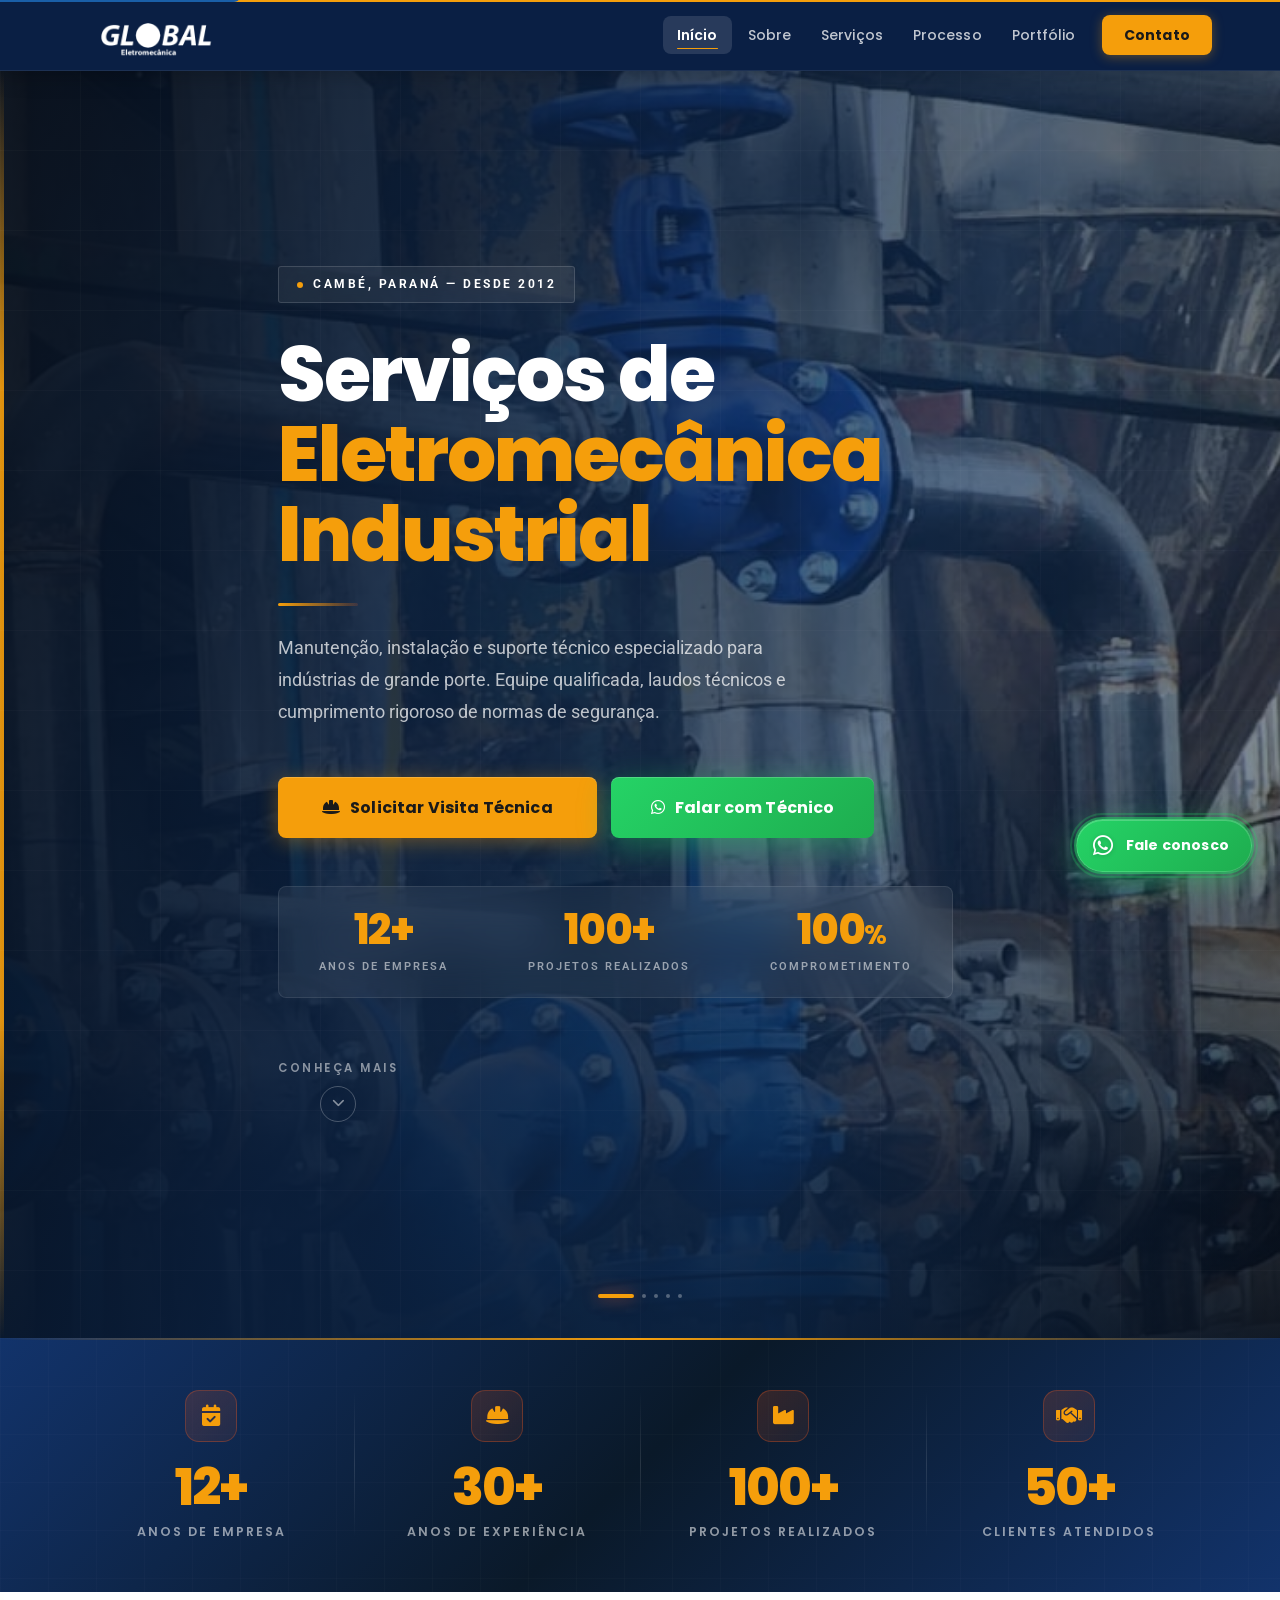
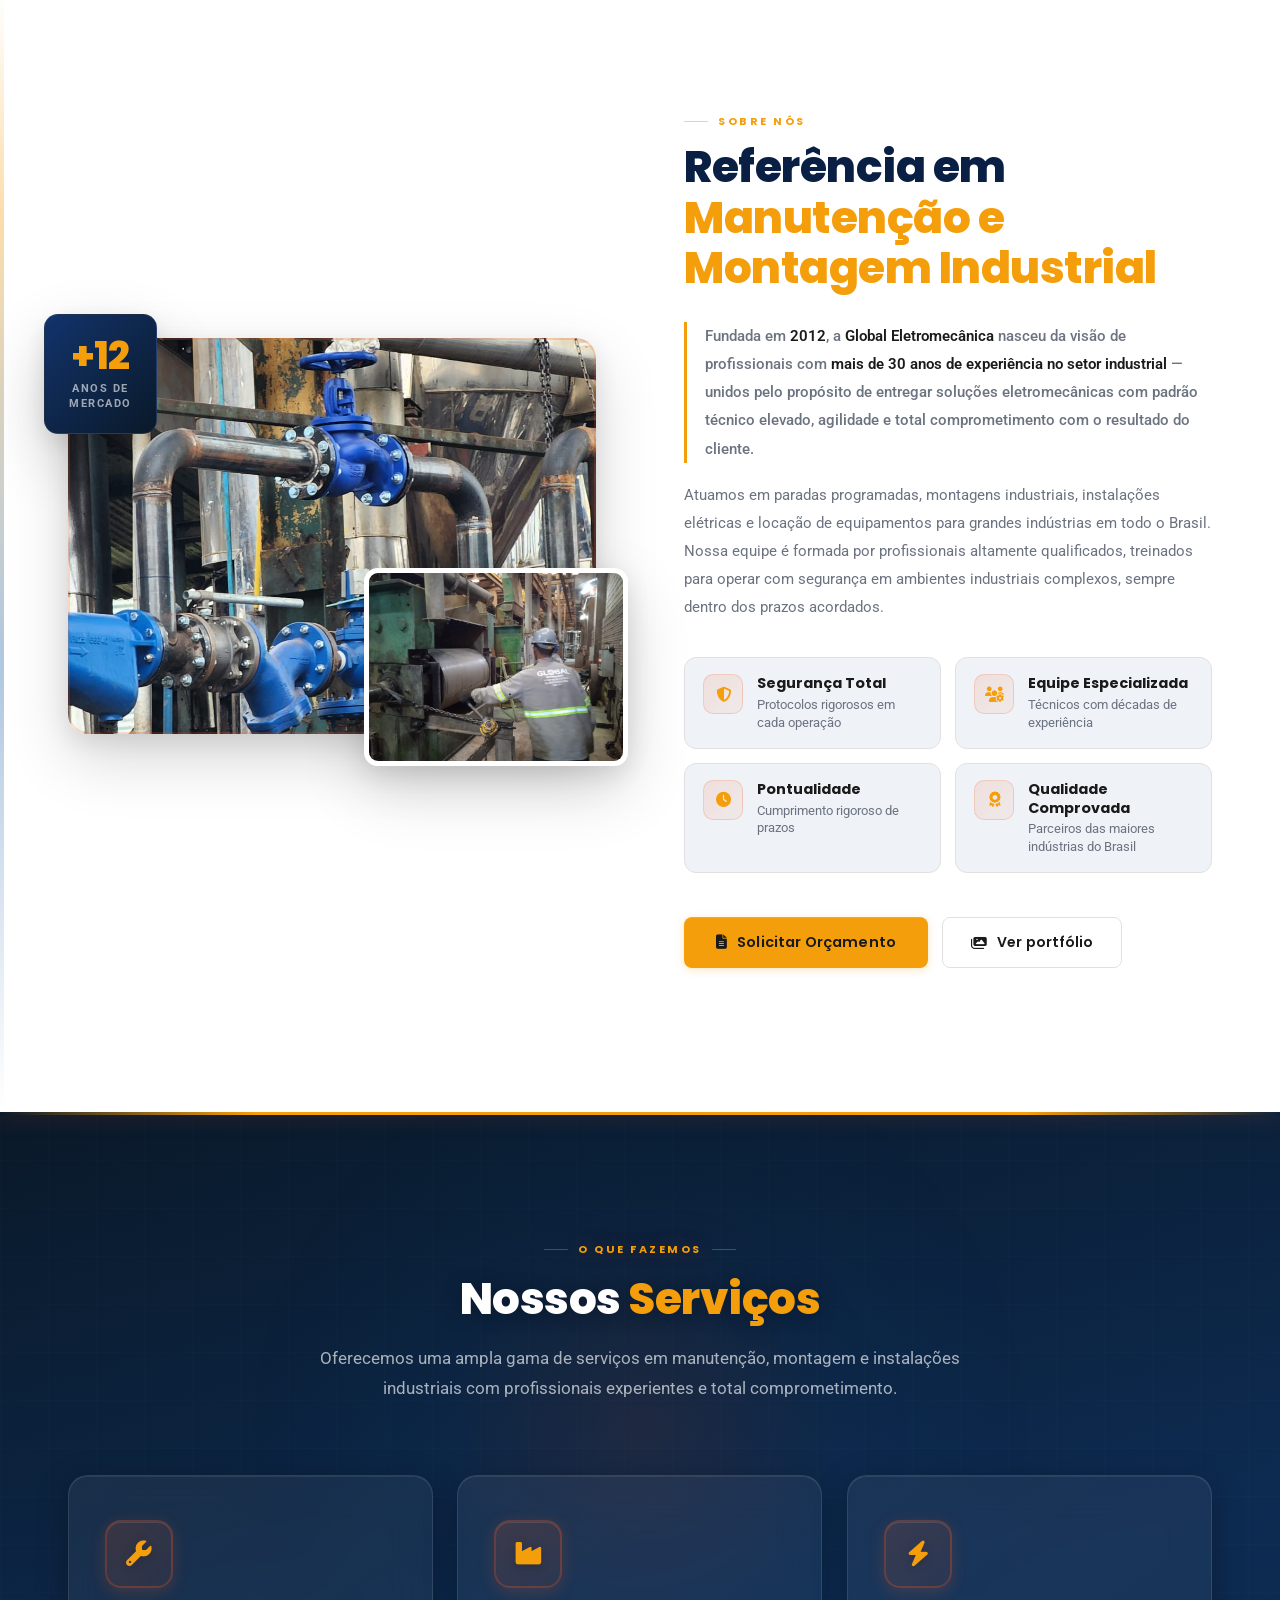
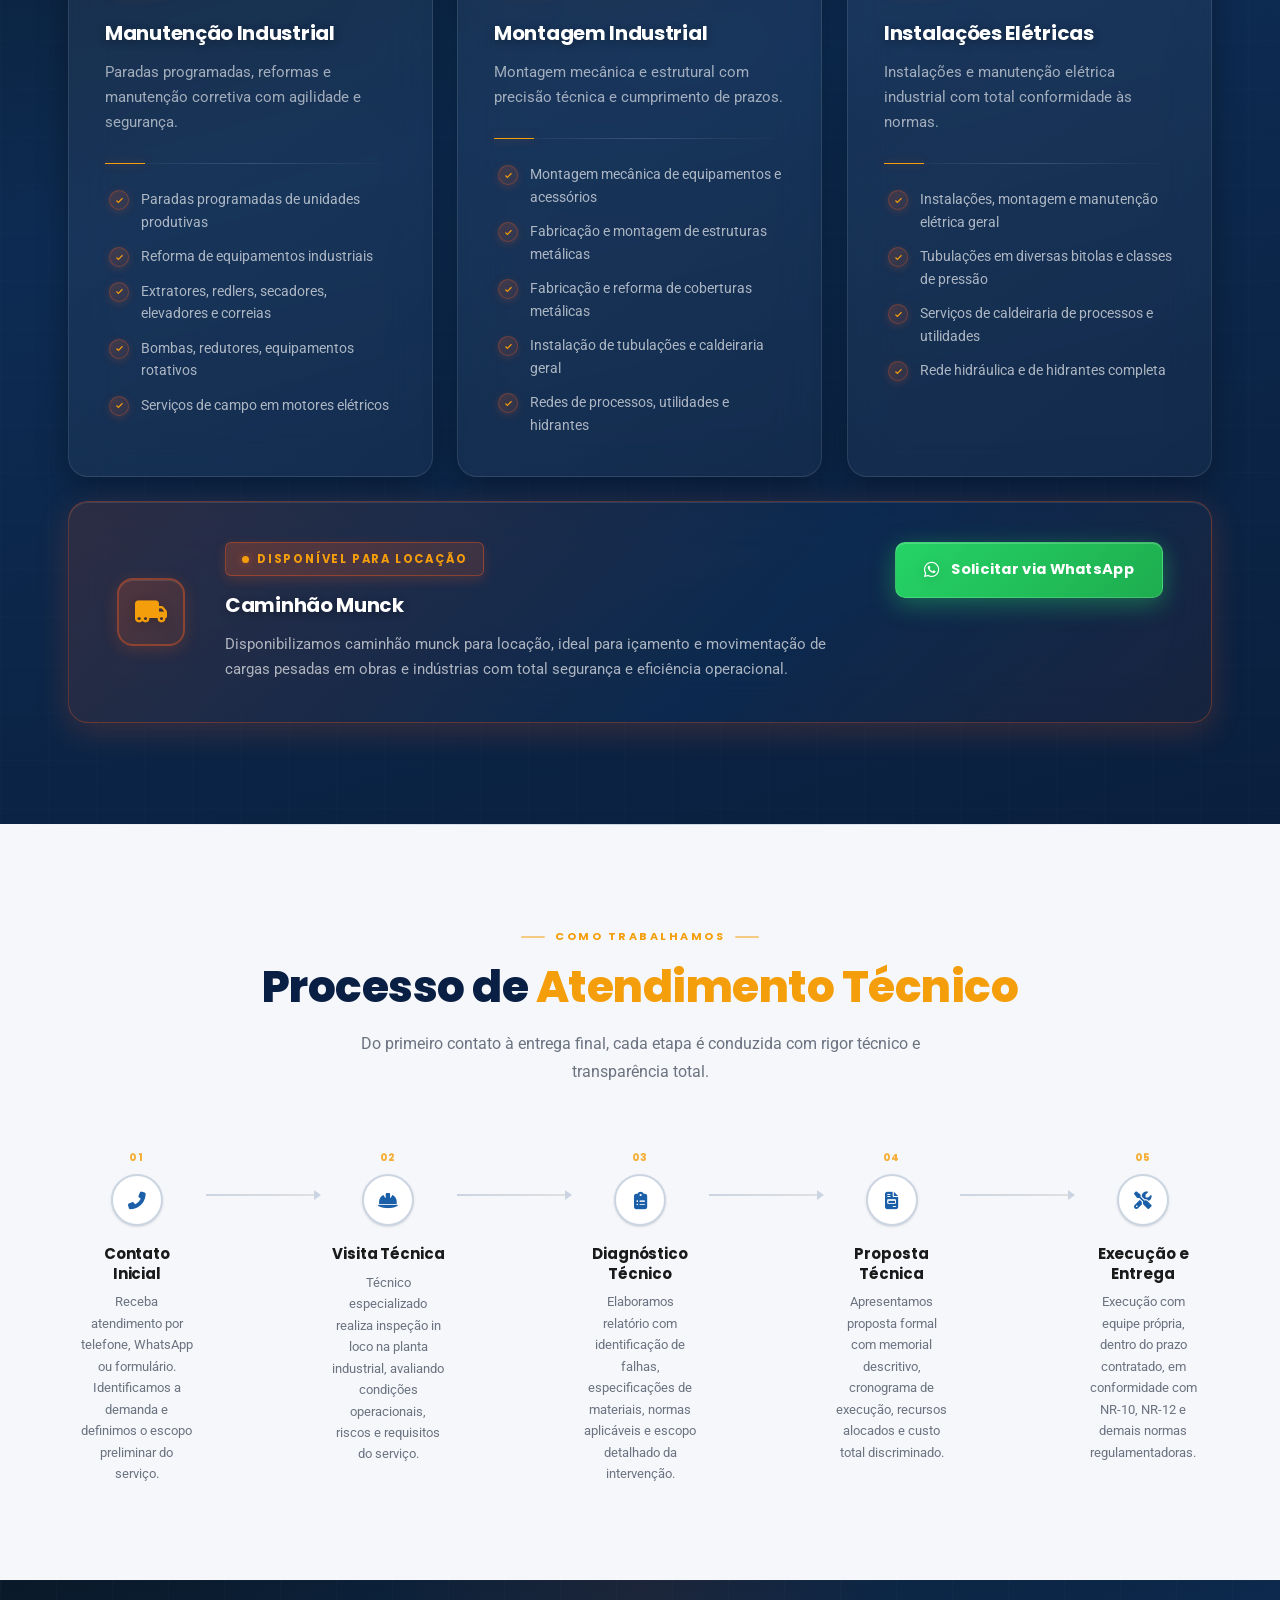
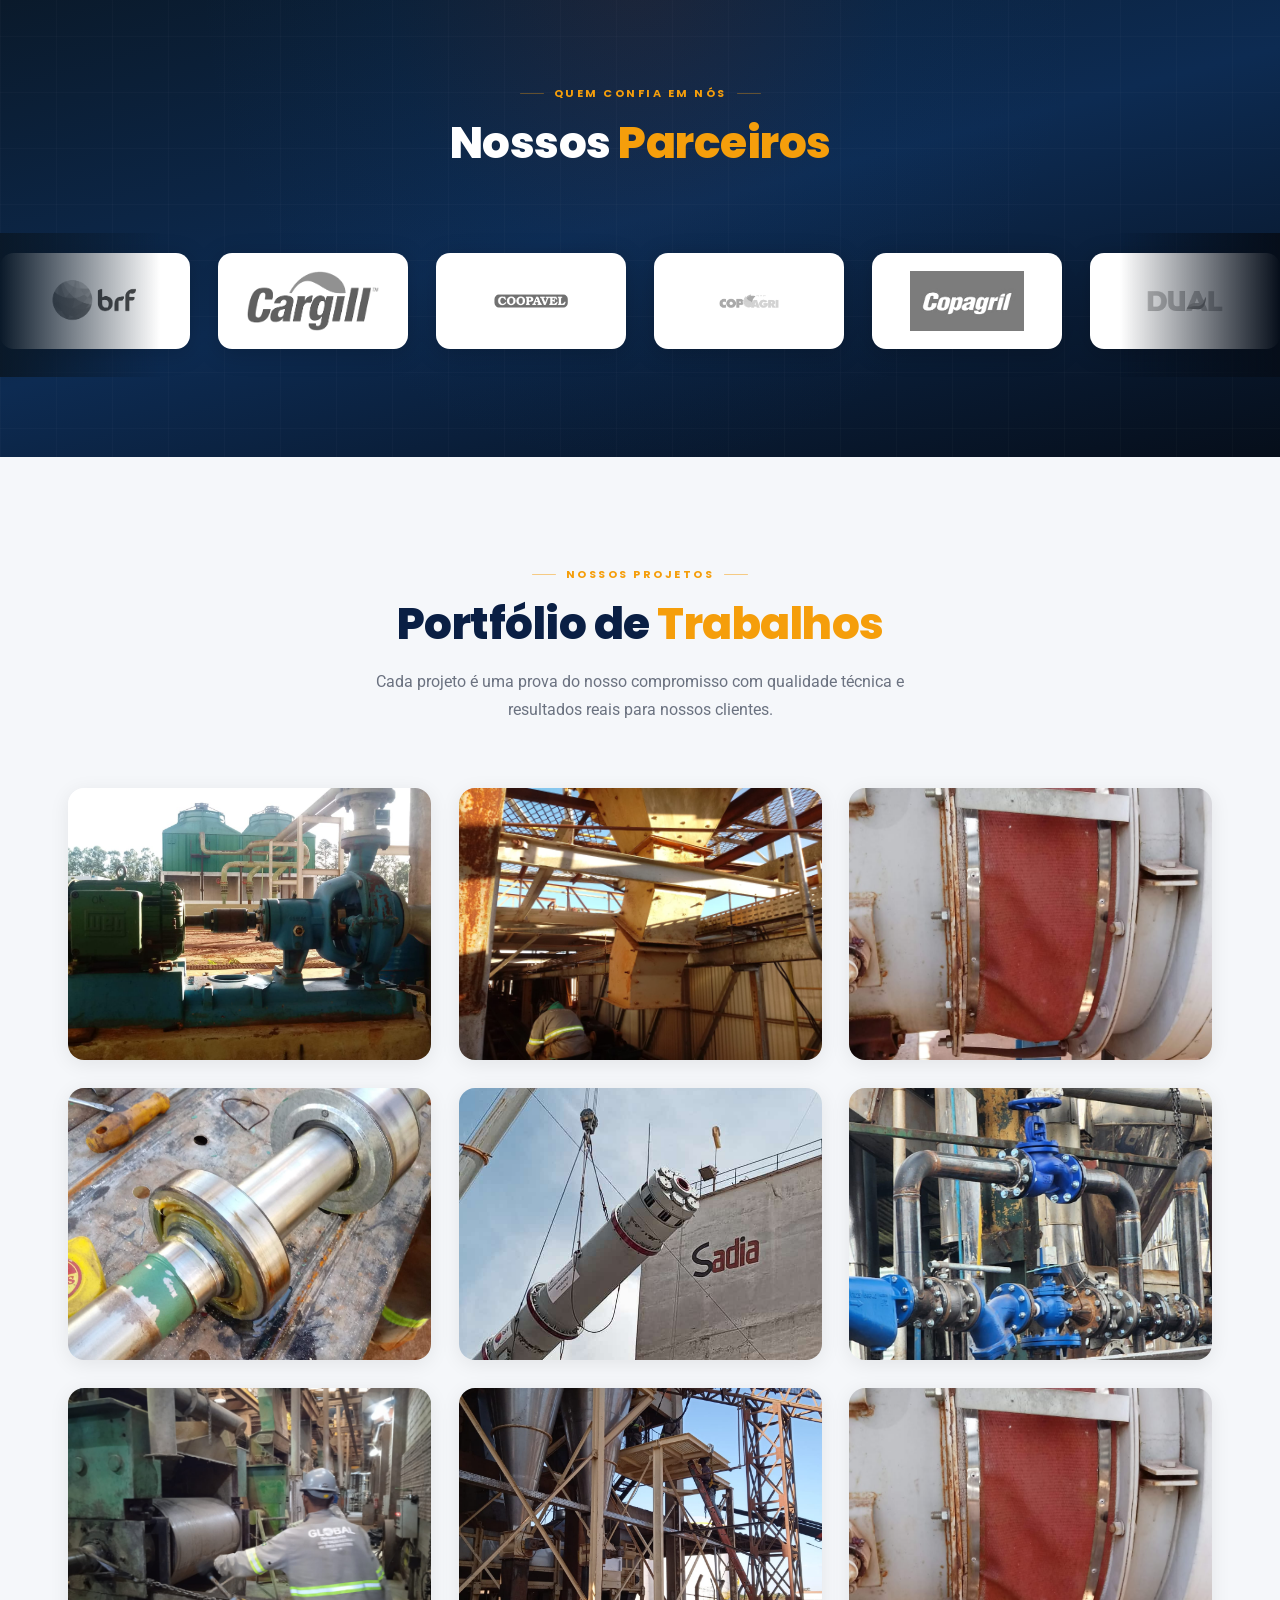
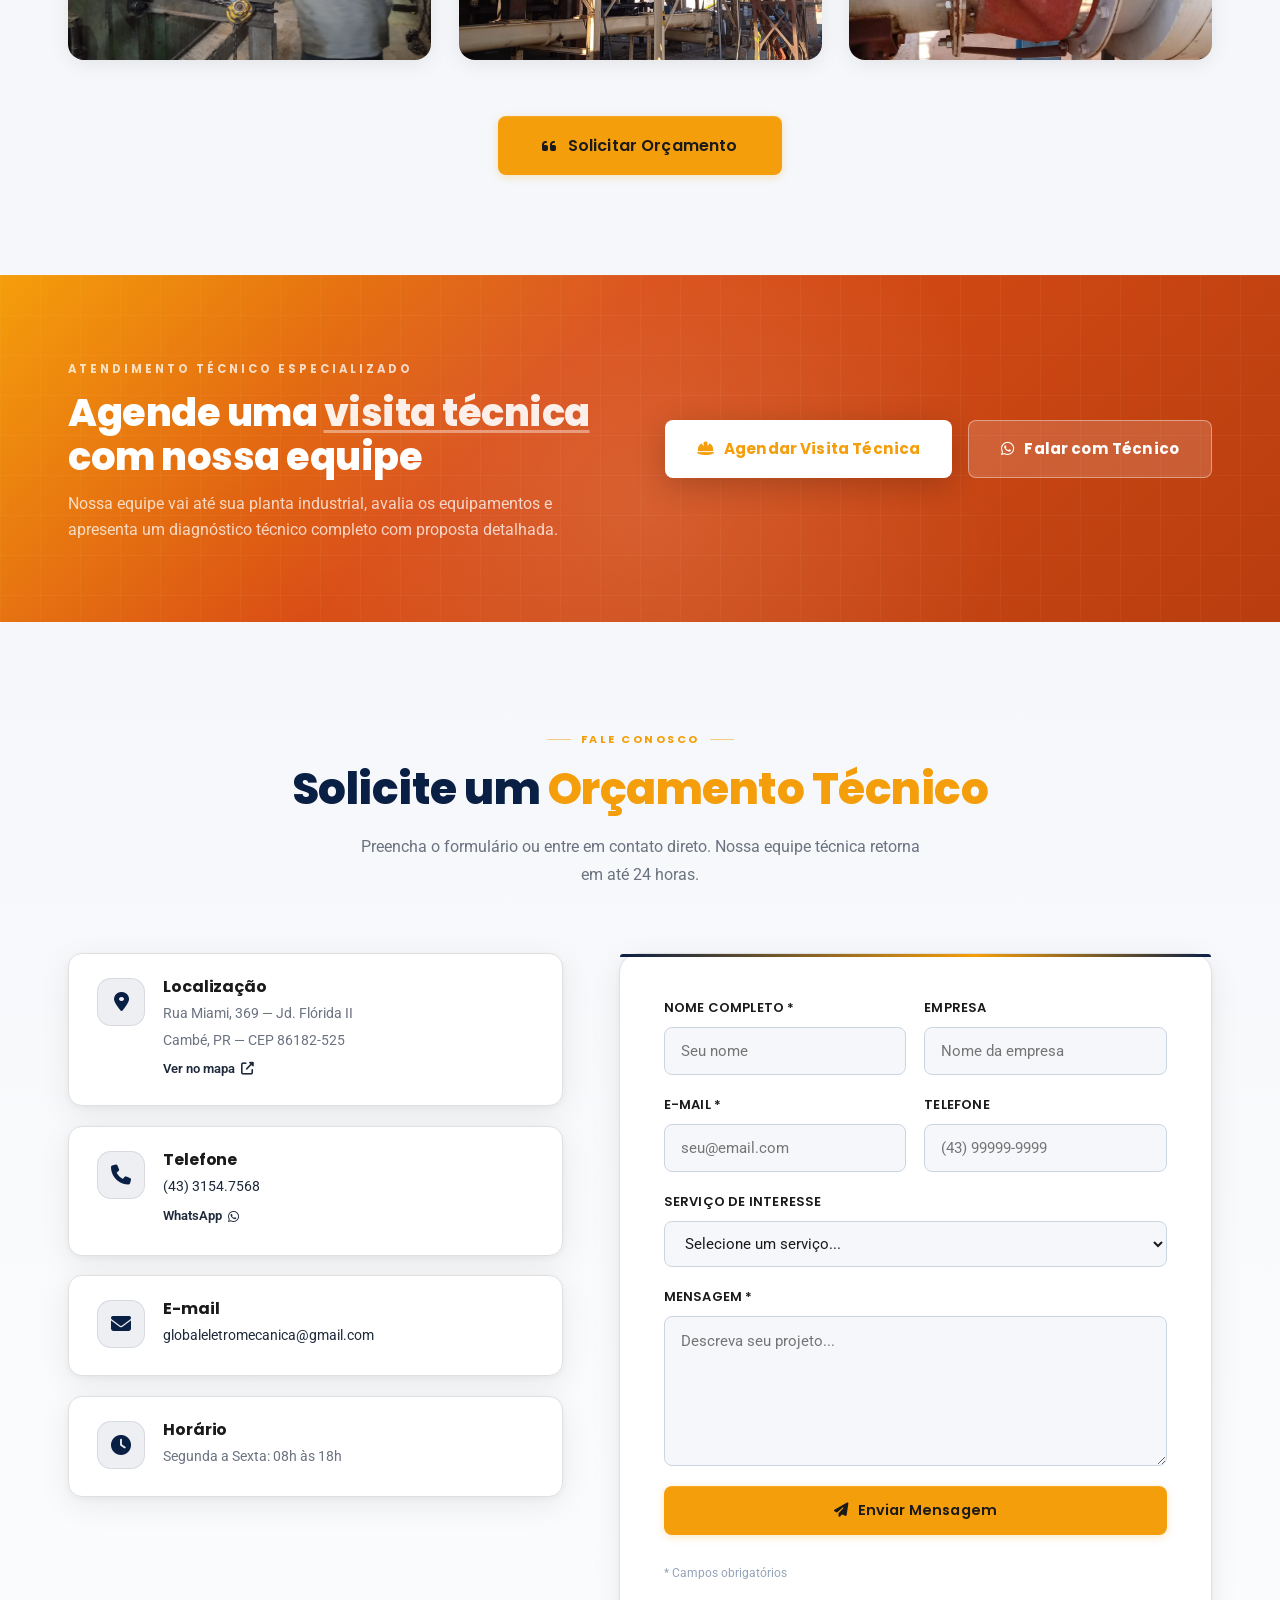
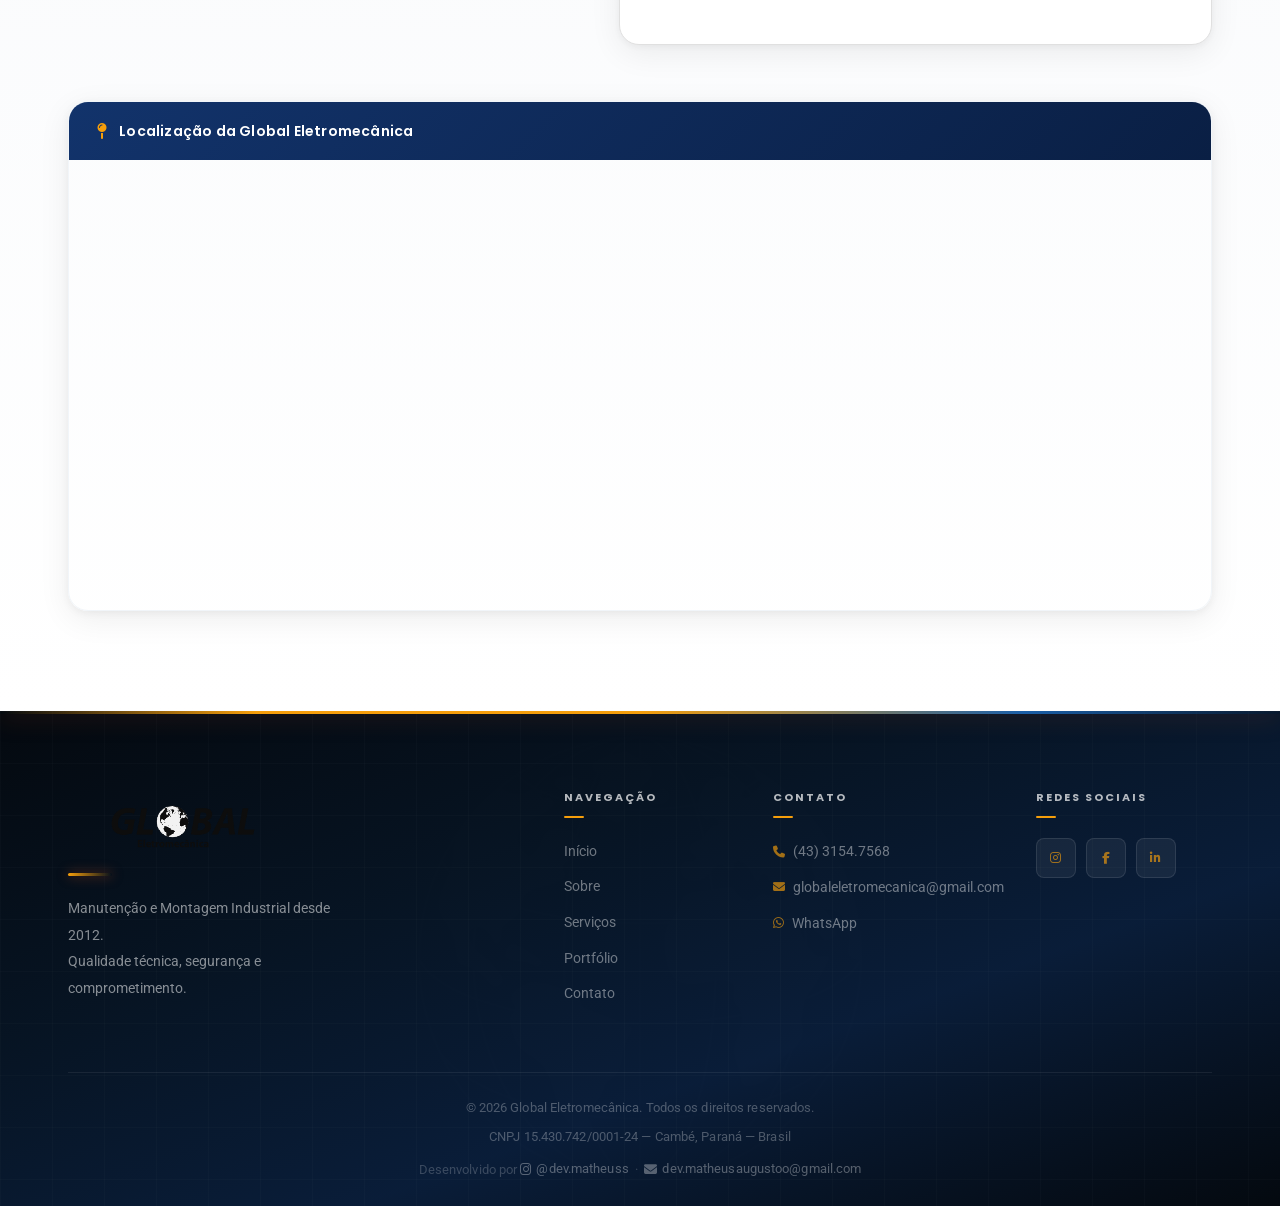
==== commit 2476a9aa: "feat: design tokens atualizados - azul naval + ambar, header escuro, botoes ambar, titulos primary, " ====
--- a/GLOBAL ELETROMECANICA.HTML
+++ b/GLOBAL ELETROMECANICA.HTML
@@ -630,6 +630,7 @@
 
                     <div class="footer-col">
                         <h4>Redes Sociais</h4>
+       
                         <ul class="social-links">
                             <li><a href="https://instagram.com" target="_blank" rel="noopener noreferrer" aria-label="Instagram"><i class="fab fa-instagram"></i></a></li>
                             <li><a href="https://facebook.com" target="_blank" rel="noopener noreferrer" aria-label="Facebook"><i class="fab fa-facebook-f"></i></a></li>
--- a/style.css
+++ b/style.css
@@ -5,53 +5,64 @@
 
 /* ── Variáveis ─────────────────────────────────────────────── */
 :root {
-  /* Paleta principal — industrial premium */
+  /* ── Tokens semânticos — sistema de design atualizado ── */
+  --color-primary:       #0A1F44;   /* azul naval corporativo */
+  --color-primary-light: #12336B;   /* azul médio para hover/acento */
+  --color-background:    #F5F7FA;   /* fundo geral das seções claras */
+  --color-surface:       #FFFFFF;   /* superfície de cards e formulários */
+  --color-border:        #E0E0E0;   /* bordas sutis */
+  --color-text:          #1A1A1A;   /* texto principal */
+  --color-text-light:    #6B7280;   /* texto secundário / muted */
+  --color-accent:        #F59E0B;   /* âmbar — destaque e CTAs */
+  --color-accent-hover:  #D97706;   /* âmbar escuro no hover */
+
+  /* ── Paleta legada — mantida para compatibilidade ── */
   --ink:           #060E1A;
-  --navy:          #0A1F3D;
-  --primary-dark:  #0D2B52;
+  --navy:          var(--color-primary);
+  --primary-dark:  var(--color-primary-light);
   --primary-blue:  #1A5FA8;
   --blue-mid:      #2272C3;
-  --accent-orange: #F55A1E;
+  --accent-orange: var(--color-accent);
   --accent-warm:   #FF7A45;
   --gold:          #C8922A;
 
-  /* Superfícies */
+  /* Superfícies escuras (hero, serviços, footer) */
   --surface-0:     #060E1A;
   --surface-1:     #0D1E35;
   --surface-2:     #122540;
   --surface-3:     #1A3050;
 
-  /* Neutros — refinados para maior contraste */
-  --white:         #FFFFFF;
-  --off-white:     #F7F9FC;
+  /* Neutros */
+  --white:         var(--color-surface);
+  --off-white:     var(--color-background);
   --gray-50:       #EFF2F7;
-  --gray-100:      #E2E8F0;
+  --gray-100:      var(--color-border);
   --gray-200:      #CBD5E1;
   --gray-400:      #94A3B8;
   --gray-600:      #475569;
-  --text-dark:     #0A0F1E;
+  --text-dark:     var(--color-text);
   --text-body:     #1E293B;
-  --text-muted:    #64748B;
+  --text-muted:    var(--color-text-light);
   --text-light:    #94A3B8;
 
-  /* Sombras premium — profundidade cinematográfica */
+  /* Sombras premium */
   --shadow-xs:     0 1px 2px rgba(0,0,0,.05);
   --shadow-sm:     0 1px 3px rgba(0,0,0,.08), 0 1px 2px rgba(0,0,0,.06);
   --shadow-md:     0 4px 16px rgba(0,0,0,.08), 0 2px 6px rgba(0,0,0,.05);
   --shadow-lg:     0 12px 40px rgba(0,0,0,.12), 0 4px 12px rgba(0,0,0,.07);
   --shadow-xl:     0 24px 64px rgba(0,0,0,.16), 0 8px 24px rgba(0,0,0,.09);
   --shadow-2xl:    0 40px 96px rgba(0,0,0,.22), 0 16px 40px rgba(0,0,0,.12);
-  --shadow-orange: 0 8px 32px rgba(245,90,30,.30);
-  --shadow-blue:   0 8px 32px rgba(26,95,168,.28);
-  --shadow-glow:   0 0 40px rgba(245,90,30,.25), 0 0 80px rgba(245,90,30,.12);
-  --shadow-card:   0 2px 8px rgba(0,0,0,.06), 0 8px 32px rgba(0,0,0,.08);
-  --shadow-card-hover: 0 8px 24px rgba(0,0,0,.10), 0 24px 64px rgba(0,0,0,.14);
+  --shadow-orange: 0 8px 32px rgba(245,158,11,.28);
+  --shadow-blue:   0 8px 32px rgba(10,31,68,.28);
+  --shadow-glow:   0 0 40px rgba(245,158,11,.22), 0 0 80px rgba(245,158,11,.10);
+  --shadow-card:   0 2px 8px rgba(0,0,0,.05), 0 8px 32px rgba(0,0,0,.07);
+  --shadow-card-hover: 0 8px 24px rgba(0,0,0,.09), 0 24px 64px rgba(0,0,0,.12);
 
   /* Tipografia */
   --font-head:     'Poppins', sans-serif;
   --font-body:     'Roboto', sans-serif;
 
-  /* Transições — suaves e profissionais */
+  /* Transições */
   --ease:          cubic-bezier(.4,0,.2,1);
   --ease-out:      cubic-bezier(0,0,.2,1);
   --ease-in:       cubic-bezier(.4,0,1,1);
@@ -61,7 +72,7 @@
   --transition-fast: all .15s var(--ease);
 
   /* Bordas */
-  --border:        #E2E8F0;
+  --border:        var(--color-border);
   --border-light:  #F1F5F9;
   --border-dark:   rgba(255,255,255,.08);
   --radius-xs:     4px;
@@ -77,8 +88,8 @@
 html  { scroll-behavior: smooth; font-size: 16px; }
 body  {
   font-family: var(--font-body);
-  color: var(--text-body);
-  background: var(--white);
+  color: var(--color-text);
+  background: var(--color-background);
   overflow-x: hidden;
   line-height: 1.6;
   -webkit-font-smoothing: antialiased;
@@ -109,7 +120,7 @@
   font-family: var(--font-head);
   font-weight: 700;
   line-height: 1.15;
-  color: var(--text-dark);
+  color: var(--color-primary);
   letter-spacing: -.3px;
 }
 
@@ -143,7 +154,7 @@
 
 /* Parágrafos — contraste melhorado */
 p {
-  color: var(--text-muted);
+  color: var(--color-text-light);
   margin-bottom: 1rem;
   line-height: 1.75;
   font-size: 1rem;
@@ -151,7 +162,7 @@
 
 /* Texto forte em parágrafos */
 p strong {
-  color: var(--text-dark);
+  color: var(--color-text);
   font-weight: 600;
 }
 
@@ -189,31 +200,31 @@
 }
 
 .btn-primary {
-  background: var(--primary-blue);
-  color: #fff;
-  box-shadow: 0 2px 8px rgba(26,95,168,.25), 0 1px 0 rgba(255,255,255,.1) inset;
+  background: var(--color-accent);
+  color: var(--color-text);
+  box-shadow: 0 2px 8px rgba(245,158,11,.25), 0 1px 0 rgba(255,255,255,.1) inset;
 }
 .btn-primary:hover {
-  background: var(--primary-dark);
+  background: var(--color-accent-hover);
+  color: var(--color-text);
   transform: translateY(-2px);
-  box-shadow: 0 8px 28px rgba(26,95,168,.38);
-  color: #fff;
+  box-shadow: 0 8px 28px rgba(245,158,11,.38);
 }
 .btn-primary:active {
   transform: translateY(0);
-  box-shadow: 0 2px 8px rgba(26,95,168,.25);
+  box-shadow: 0 2px 8px rgba(245,158,11,.25);
 }
 
 .btn-outline {
   background: transparent;
-  color: var(--primary-blue);
-  border: 1.5px solid var(--primary-blue);
+  color: var(--color-primary);
+  border: 1.5px solid var(--color-primary);
 }
 .btn-outline:hover {
-  background: var(--primary-blue);
+  background: var(--color-primary);
   color: #fff;
   transform: translateY(-2px);
-  box-shadow: 0 6px 20px rgba(26,95,168,.3);
+  box-shadow: 0 6px 20px rgba(10,31,68,.25);
 }
 
 .btn-block { width: 100%; justify-content: center; }
@@ -229,8 +240,8 @@
   font-family: var(--font-head);
   font-weight: 600;
   font-size: .875rem;
-  color: var(--text-body);
-  border: 1.5px solid var(--gray-200);
+  color: var(--color-text);
+  border: 1.5px solid var(--color-border);
   background: transparent;
   transition: all .25s var(--ease);
   text-decoration: none;
@@ -238,45 +249,39 @@
   letter-spacing: .1px;
 }
 .btn-outline-dark:hover {
-  border-color: var(--primary-blue);
-  color: var(--primary-blue);
-  background: rgba(26,95,168,.04);
+  border-color: var(--color-primary);
+  color: var(--color-primary);
+  background: rgba(10,31,68,.04);
   transform: translateY(-2px);
-  box-shadow: 0 4px 16px rgba(26,95,168,.12);
-}
-
-/* ── Header — Premium Glass Morphism ── */
+  box-shadow: 0 4px 16px rgba(10,31,68,.10);
+}
+
+/* ── Header — fundo azul naval corporativo ── */
 .header {
   position: fixed; top: 0; left: 0; right: 0;
-  background: rgba(255,255,255,.94);
-  backdrop-filter: blur(28px) saturate(200%);
-  -webkit-backdrop-filter: blur(28px) saturate(200%);
-  border-bottom: 1px solid rgba(0,0,0,.07);
+  background: var(--color-primary);
+  backdrop-filter: none;
+  -webkit-backdrop-filter: none;
+  border-bottom: 1px solid rgba(255,255,255,.08);
   z-index: 1000;
   transition: all .4s cubic-bezier(.4,0,.2,1);
-  box-shadow: 0 1px 0 rgba(0,0,0,.04), 0 4px 24px rgba(0,0,0,.04);
-}
-
-/* Linha de acento laranja no topo do header */
+  box-shadow: 0 2px 24px rgba(0,0,0,.25);
+}
+
+/* Linha de acento âmbar no topo */
 .header::before {
   content: '';
   position: absolute;
   top: 0; left: 0; right: 0;
   height: 2px;
-  background: linear-gradient(
-    90deg,
-    var(--primary-blue) 0%,
-    var(--accent-orange) 50%,
-    var(--primary-blue) 100%
-  );
-  opacity: 0;
-  transition: opacity .4s ease;
+  background: var(--color-accent);
+  opacity: 1;
 }
 
 .header.scrolled {
-  background: rgba(255,255,255,.97);
-  box-shadow: 0 1px 0 rgba(0,0,0,.06), 0 8px 40px rgba(0,0,0,.08);
-  border-bottom-color: transparent;
+  background: var(--color-primary);
+  box-shadow: 0 2px 32px rgba(0,0,0,.35);
+  border-bottom-color: rgba(255,255,255,.06);
 }
 
 .header.scrolled::before {
@@ -296,12 +301,12 @@
   width: auto;
   display: block;
   transition: transform .3s ease, filter .3s ease, opacity .3s ease;
-  filter: none;
+  filter: brightness(0) invert(1); /* logo branca sobre fundo escuro */
 }
 .logo:hover .logo-img {
   transform: scale(1.04);
-  filter: drop-shadow(0 3px 12px rgba(26,95,168,.25));
-  opacity: .9;
+  opacity: .85;
+  filter: brightness(0) invert(1);
 }
 
 .nav-list {
@@ -313,7 +318,7 @@
   font-family: var(--font-head);
   font-weight: 500;
   font-size: .875rem;
-  color: var(--text-body);
+  color: rgba(255,255,255,.75);
   padding: 9px 14px;
   border-radius: var(--radius-sm);
   position: relative;
@@ -325,38 +330,37 @@
   position: absolute;
   bottom: 5px; left: 14px; right: 14px;
   height: 1.5px;
-  background: var(--accent-orange);
+  background: var(--color-accent);
   transform: scaleX(0);
   transform-origin: center;
   transition: transform .3s cubic-bezier(.4,0,.2,1);
   border-radius: 2px;
 }
 .nav-link:hover {
-  color: var(--text-dark);
-  background: var(--gray-50);
+  color: #fff;
+  background: rgba(255,255,255,.08);
 }
 .nav-link:hover::after {
   transform: scaleX(1);
 }
 .nav-link.active {
-  color: var(--primary-blue);
-  background: rgba(26,95,168,.07);
+  color: #fff;
+  background: rgba(255,255,255,.12);
   font-weight: 600;
 }
 .nav-link.active::after {
   transform: scaleX(1);
-  background: var(--primary-blue);
 }
 
 .nav-link-cta {
-  background: var(--accent-orange);
-  color: #fff !important;
+  background: var(--color-accent);
+  color: var(--color-text) !important;
   padding: 10px 22px;
   border-radius: var(--radius-sm);
   font-weight: 700;
   font-size: .875rem;
   letter-spacing: .2px;
-  box-shadow: 0 2px 12px rgba(245,90,30,.35);
+  box-shadow: 0 2px 12px rgba(245,158,11,.35);
   border: none;
   margin-left: 10px;
   transition: all .25s var(--ease);
@@ -365,10 +369,10 @@
   display: none;
 }
 .nav-link-cta:hover {
-  background: #d94d15;
-  color: #fff;
+  background: var(--color-accent-hover);
+  color: var(--color-text);
   transform: translateY(-2px);
-  box-shadow: 0 6px 24px rgba(245,90,30,.45);
+  box-shadow: 0 6px 24px rgba(245,158,11,.45);
 }
 
 /* Hamburger */
@@ -379,7 +383,7 @@
 }
 .menu-toggle span {
   width: 22px; height: 2px;
-  background: var(--text-dark); border-radius: 2px;
+  background: rgba(255,255,255,.85); border-radius: 2px;
   transition: var(--transition);
 }
 .menu-toggle.active span:nth-child(1) { transform: translateY(7px) rotate(45deg); }
@@ -521,7 +525,7 @@
   animation: hIn .9s .18s ease both;
   color: #fff;
 }
-.highlight { color: var(--accent-orange); }
+.highlight { color: var(--color-accent); }
 
 /* Linha laranja */
 .hero-title-line {
@@ -549,11 +553,11 @@
   animation: hIn .9s .42s ease both;
 }
 .hero-actions .btn-primary {
-  background: var(--accent-orange);
-  color: #fff; border: none;
+  background: var(--color-accent);
+  color: var(--color-text); border: none;
   padding: 18px 44px; font-size: 1rem; font-weight: 700;
   border-radius: var(--radius-sm);
-  box-shadow: var(--shadow-orange), inset 0 1px 0 rgba(255,255,255,.18);
+  box-shadow: 0 4px 20px rgba(245,158,11,.35), inset 0 1px 0 rgba(255,255,255,.18);
   transition: all .3s var(--ease);
   position: relative;
   overflow: hidden;
@@ -567,10 +571,10 @@
   transition: opacity .3s ease;
 }
 .hero-actions .btn-primary:hover {
-  background: #d94d15;
+  background: var(--color-accent-hover);
+  color: var(--color-text);
   transform: translateY(-4px);
-  box-shadow: 0 20px 56px rgba(245,90,30,.6), inset 0 1px 0 rgba(255,255,255,.18);
-  color: #fff;
+  box-shadow: 0 20px 56px rgba(245,158,11,.5), inset 0 1px 0 rgba(255,255,255,.18);
 }
 .hero-actions .btn-primary:hover::after {
   opacity: 1;
@@ -709,16 +713,16 @@
 section { padding: 6rem 0; }
 
 /* Background alternado entre seções claras */
-.sobre    { background: var(--white); }
-.portfolio { background: var(--off-white); }
-.contato  { background: linear-gradient(to bottom, var(--off-white) 0%, var(--white) 100%); }
+.sobre    { background: var(--color-surface); }
+.portfolio { background: var(--color-background); }
+.processo  { background: var(--color-background); }
+.contato  { background: linear-gradient(to bottom, var(--color-background) 0%, var(--color-surface) 100%); }
 
 .section-header {
   text-align: center;
   margin-bottom: 4rem;
 }
 
-/* Label de seção — estilo corporativo com linha */
 .section-label {
   display: inline-flex;
   align-items: center;
@@ -726,7 +730,7 @@
   font-family: var(--font-head);
   font-size: .6875rem;
   font-weight: 700;
-  color: var(--accent-orange);
+  color: var(--color-accent);
   text-transform: uppercase;
   letter-spacing: 2.5px;
   margin-bottom: 1rem;
@@ -738,7 +742,7 @@
   display: block;
   width: 24px;
   height: 1.5px;
-  background: var(--accent-orange);
+  background: var(--color-accent);
   opacity: .5;
   border-radius: 2px;
 }
@@ -748,7 +752,7 @@
   font-weight: 800;
   letter-spacing: -.5px;
   margin-bottom: 1.125rem;
-  color: var(--text-dark);
+  color: var(--color-primary);
   line-height: 1.15;
 }
 
@@ -2388,14 +2392,14 @@
   gap: 20px;
 }
 .info-card {
-  background: var(--white);
+  background: var(--color-surface);
   padding: 1.5rem 1.75rem;
   border-radius: var(--radius-md);
   box-shadow: var(--shadow-card);
   display: flex;
   gap: 1.125rem;
   transition: all .3s var(--ease);
-  border: 1px solid var(--border-light);
+  border: 1px solid var(--color-border);
   position: relative;
   overflow: hidden;
 }
@@ -2404,7 +2408,7 @@
   position: absolute;
   top: 0; left: 0;
   width: 3px; height: 100%;
-  background: linear-gradient(to bottom, var(--primary-blue), var(--accent-orange));
+  background: linear-gradient(to bottom, var(--color-primary), var(--color-accent));
   transform: scaleY(0);
   transform-origin: bottom;
   transition: transform .35s var(--ease);
@@ -2417,32 +2421,32 @@
 .info-card:hover {
   box-shadow: var(--shadow-card-hover);
   transform: translateY(-4px);
-  border-color: rgba(26,95,168,.15);
+  border-color: rgba(10,31,68,.15);
 }
 .info-icon {
   font-size: 1.25rem;
-  color: var(--primary-blue);
+  color: var(--color-primary);
   flex-shrink: 0;
   width: 48px; height: 48px;
   display: flex;
   align-items: center;
   justify-content: center;
-  background: rgba(26,95,168,.07);
+  background: rgba(10,31,68,.07);
   border-radius: var(--radius-md);
   transition: all .3s var(--ease);
-  border: 1px solid rgba(26,95,168,.1);
+  border: 1px solid rgba(10,31,68,.1);
 }
 .info-card:hover .info-icon {
-  background: var(--primary-blue);
+  background: var(--color-primary);
   color: white;
   transform: scale(1.08) rotate(-4deg);
   border-color: transparent;
-  box-shadow: 0 6px 20px rgba(26,95,168,.3);
+  box-shadow: 0 6px 20px rgba(10,31,68,.3);
 }
 .info-content h3 {
   font-size: 1rem;
   margin-bottom: .375rem;
-  color: var(--text-dark);
+  color: var(--color-text);
   font-weight: 700;
   letter-spacing: -.1px;
 }
@@ -2476,11 +2480,11 @@
 .info-link i { font-size: .8rem; }
 
 .contato-form {
-  background: var(--white);
+  background: var(--color-surface);
   padding: 2.75rem;
   border-radius: var(--radius-lg);
   box-shadow: var(--shadow-card);
-  border: 1px solid var(--border-light);
+  border: 1px solid var(--color-border);
   position: relative;
 }
 .contato-form::before {
@@ -2488,7 +2492,7 @@
   position: absolute;
   top: 0; left: 0; right: 0;
   height: 3px;
-  background: linear-gradient(90deg, var(--primary-blue) 0%, var(--accent-orange) 60%, var(--primary-blue) 100%);
+  background: linear-gradient(90deg, var(--color-primary) 0%, var(--color-accent) 60%, var(--color-primary) 100%);
   border-radius: var(--radius-lg) var(--radius-lg) 0 0;
 }
 .form {
@@ -2537,9 +2541,9 @@
 .form-group select:focus,
 .form-group textarea:focus {
   outline: none;
-  border-color: var(--primary-blue);
-  box-shadow: 0 0 0 3px rgba(26,95,168,.1);
-  background: var(--white);
+  border-color: var(--color-primary);
+  box-shadow: 0 0 0 3px rgba(10,31,68,.1);
+  background: var(--color-surface);
 }
 .form-group textarea {
   resize: vertical;
@@ -3190,10 +3194,10 @@
     display: none;
     position: absolute; top: 76px; left: 0; right: 0;
     flex-direction: column;
-    background: var(--white);
-    padding: 20px 24px; gap: 16px;
-    box-shadow: var(--shadow-md); z-index: 999;
-    border-top: 1px solid var(--border);
+    background: var(--color-primary);
+    padding: 20px 24px; gap: 8px;
+    box-shadow: 0 8px 32px rgba(0,0,0,.3); z-index: 999;
+    border-top: 1px solid rgba(255,255,255,.08);
   }
   .nav-list.open { display: flex; }
   .menu-toggle   { display: flex; }
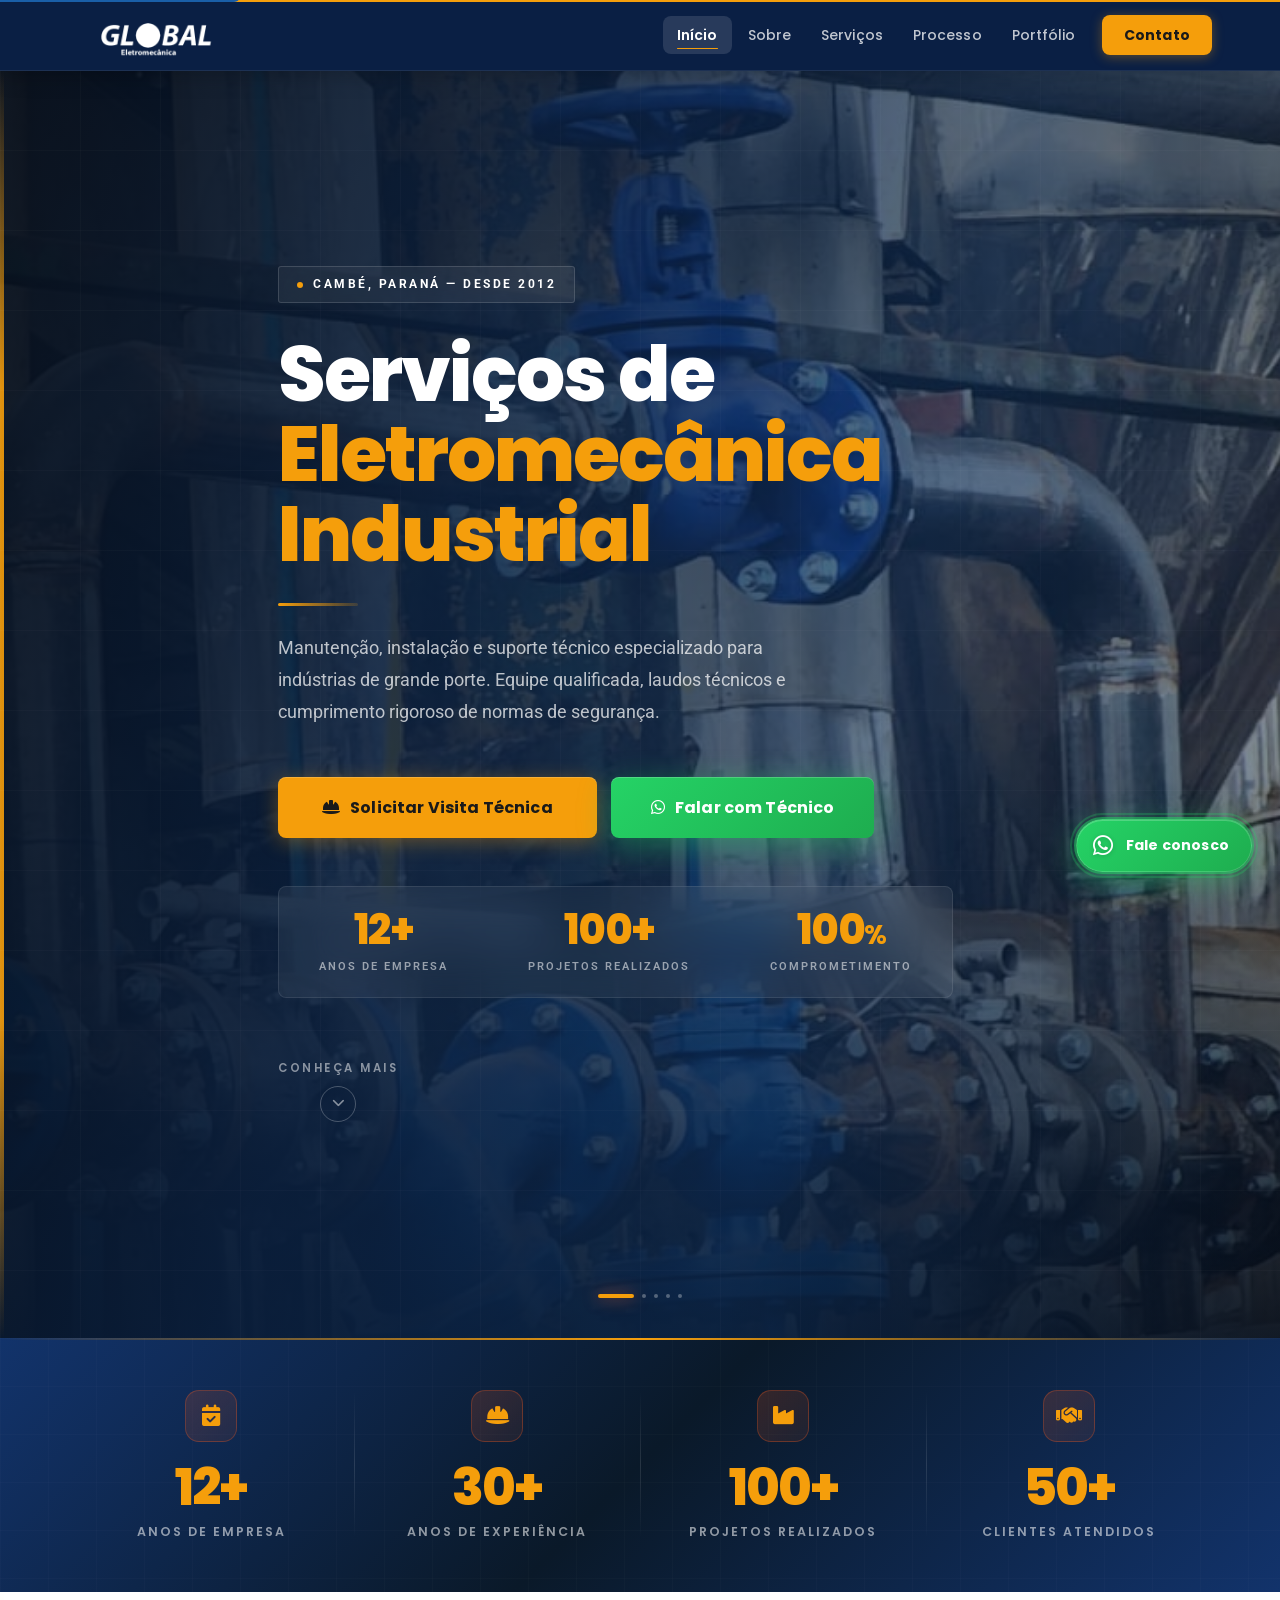
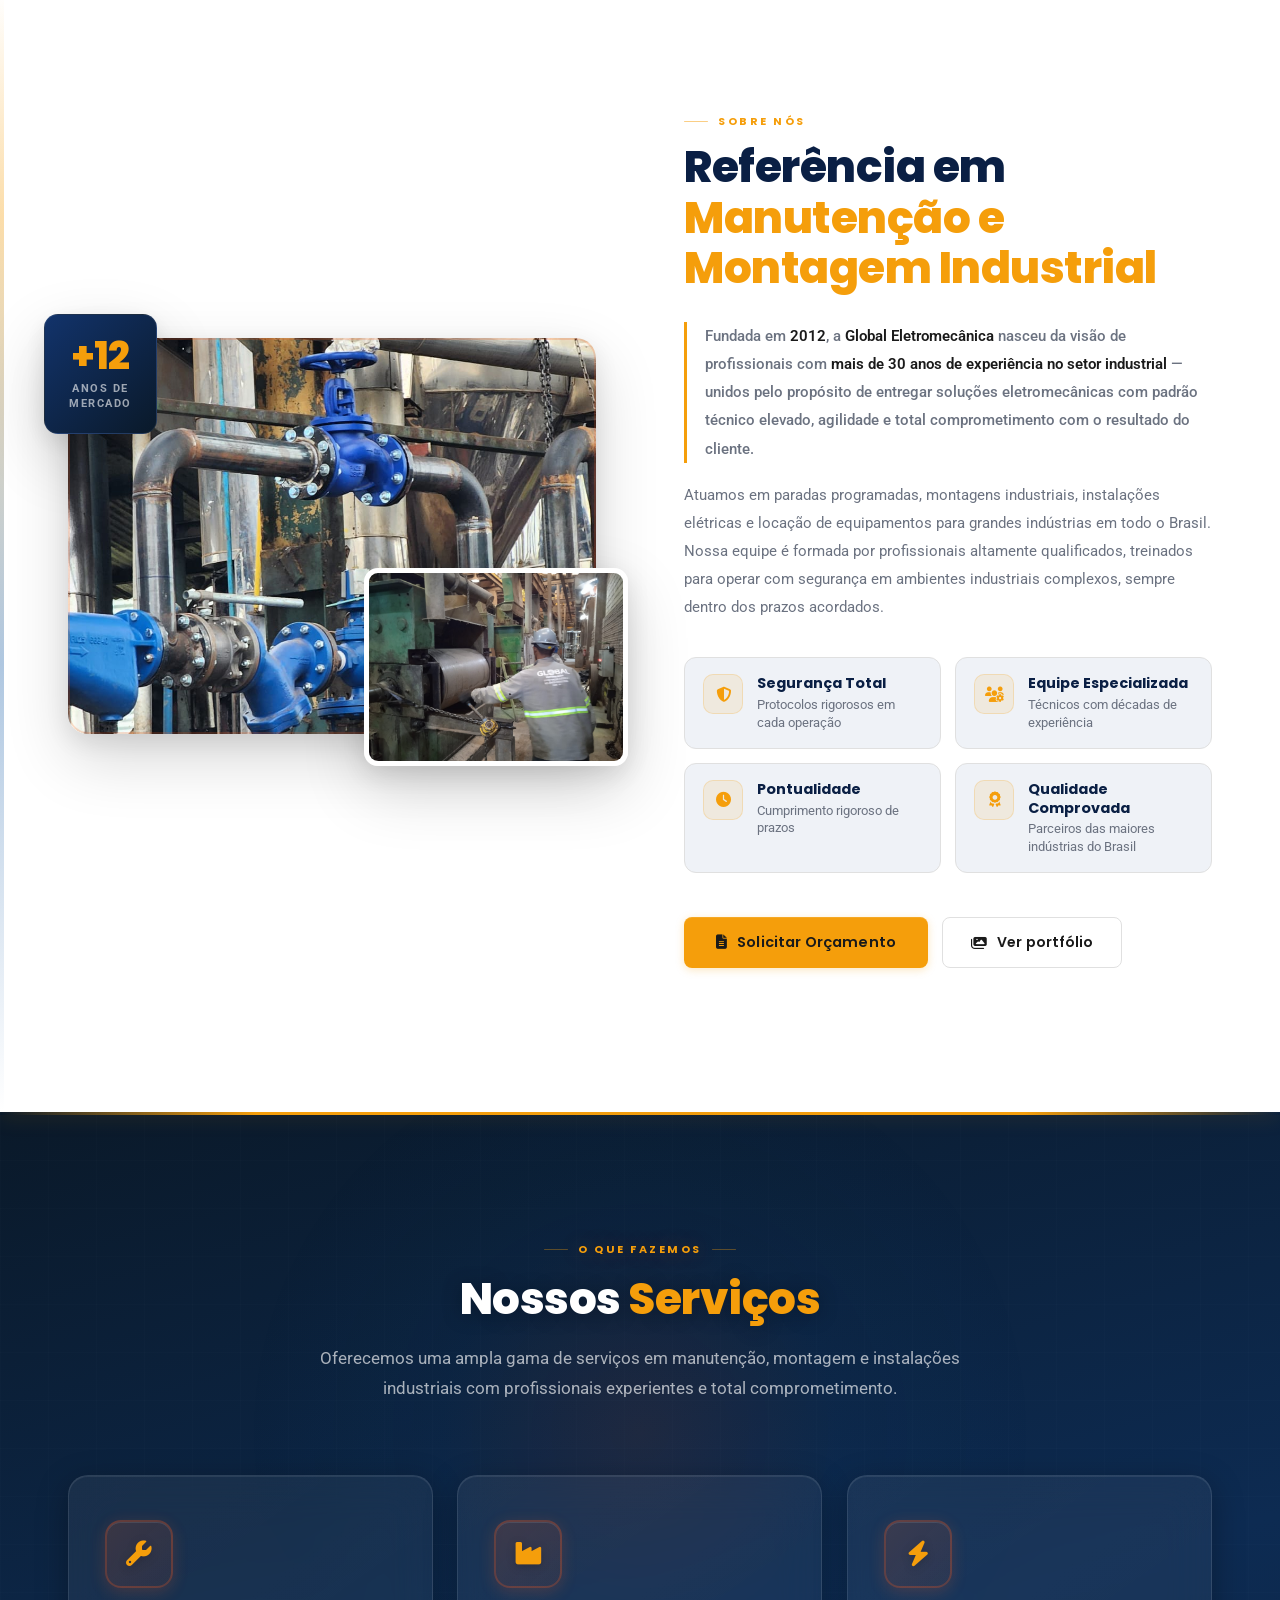
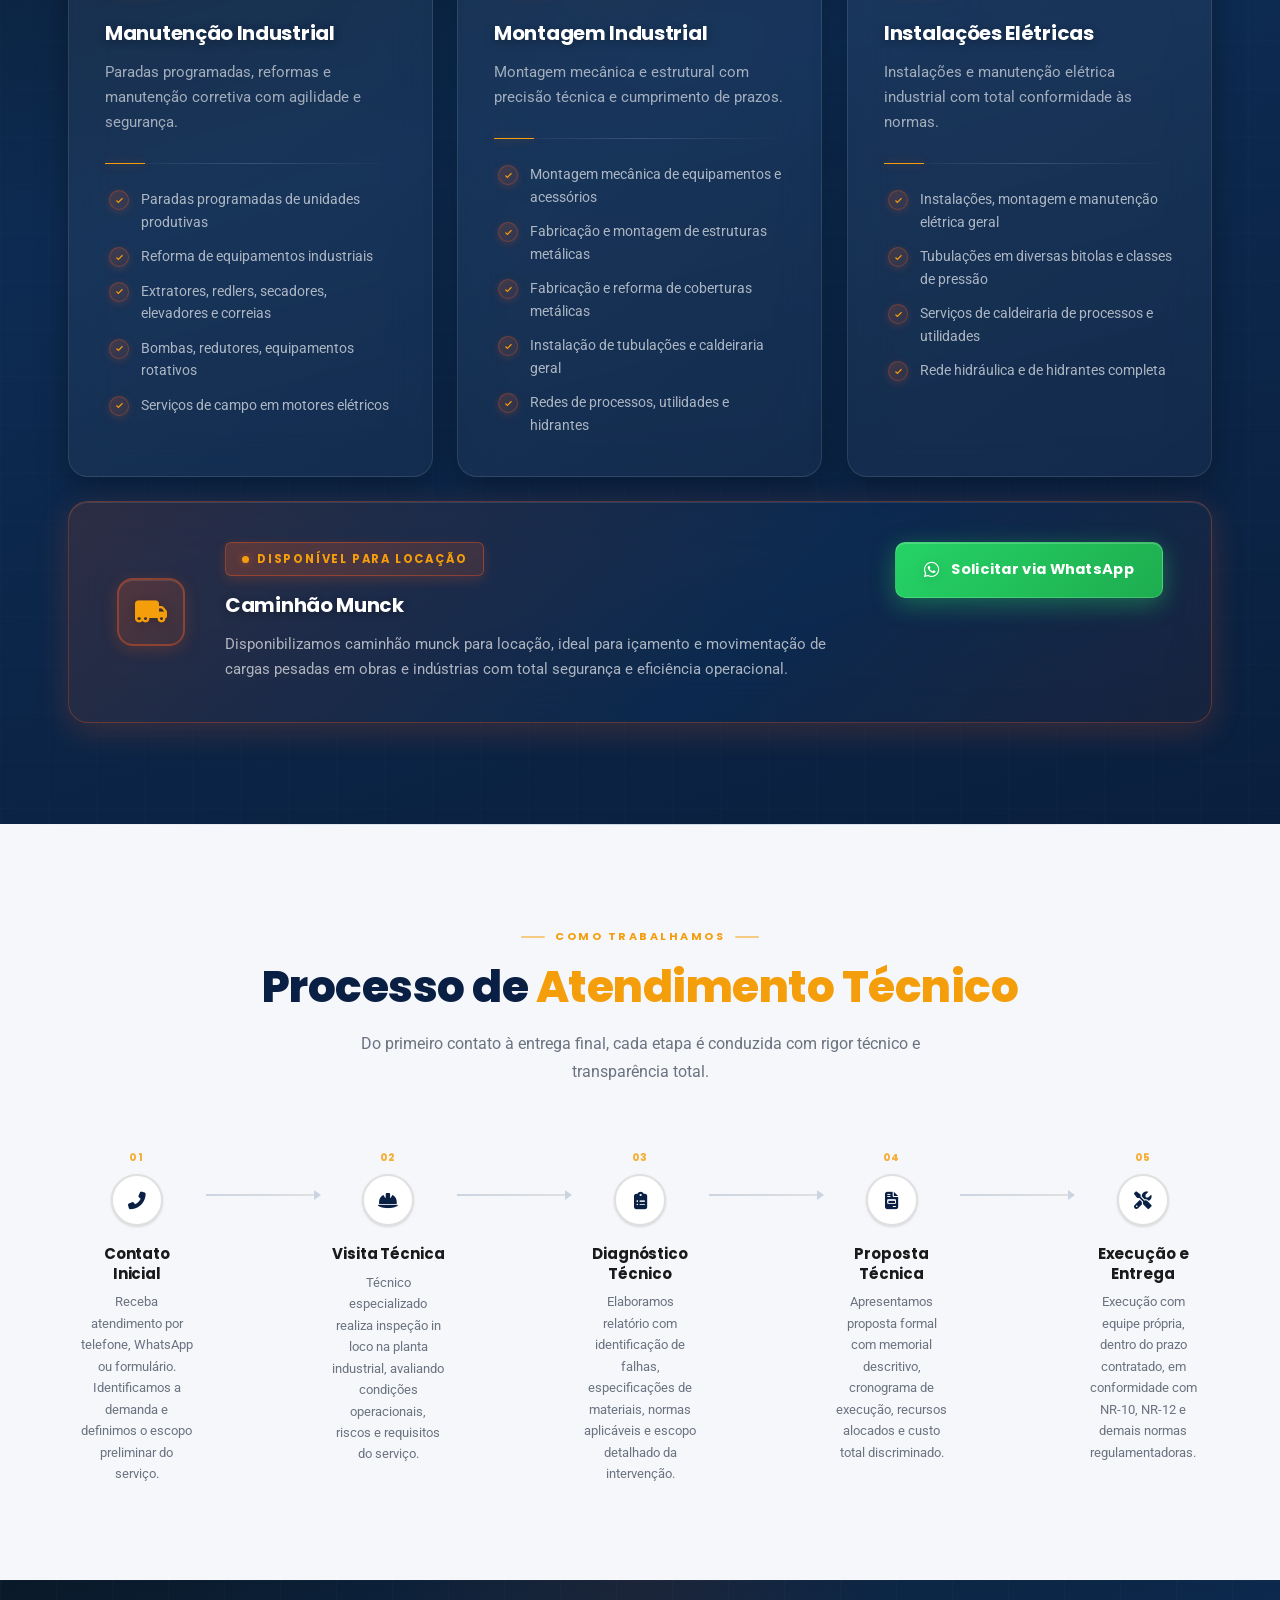
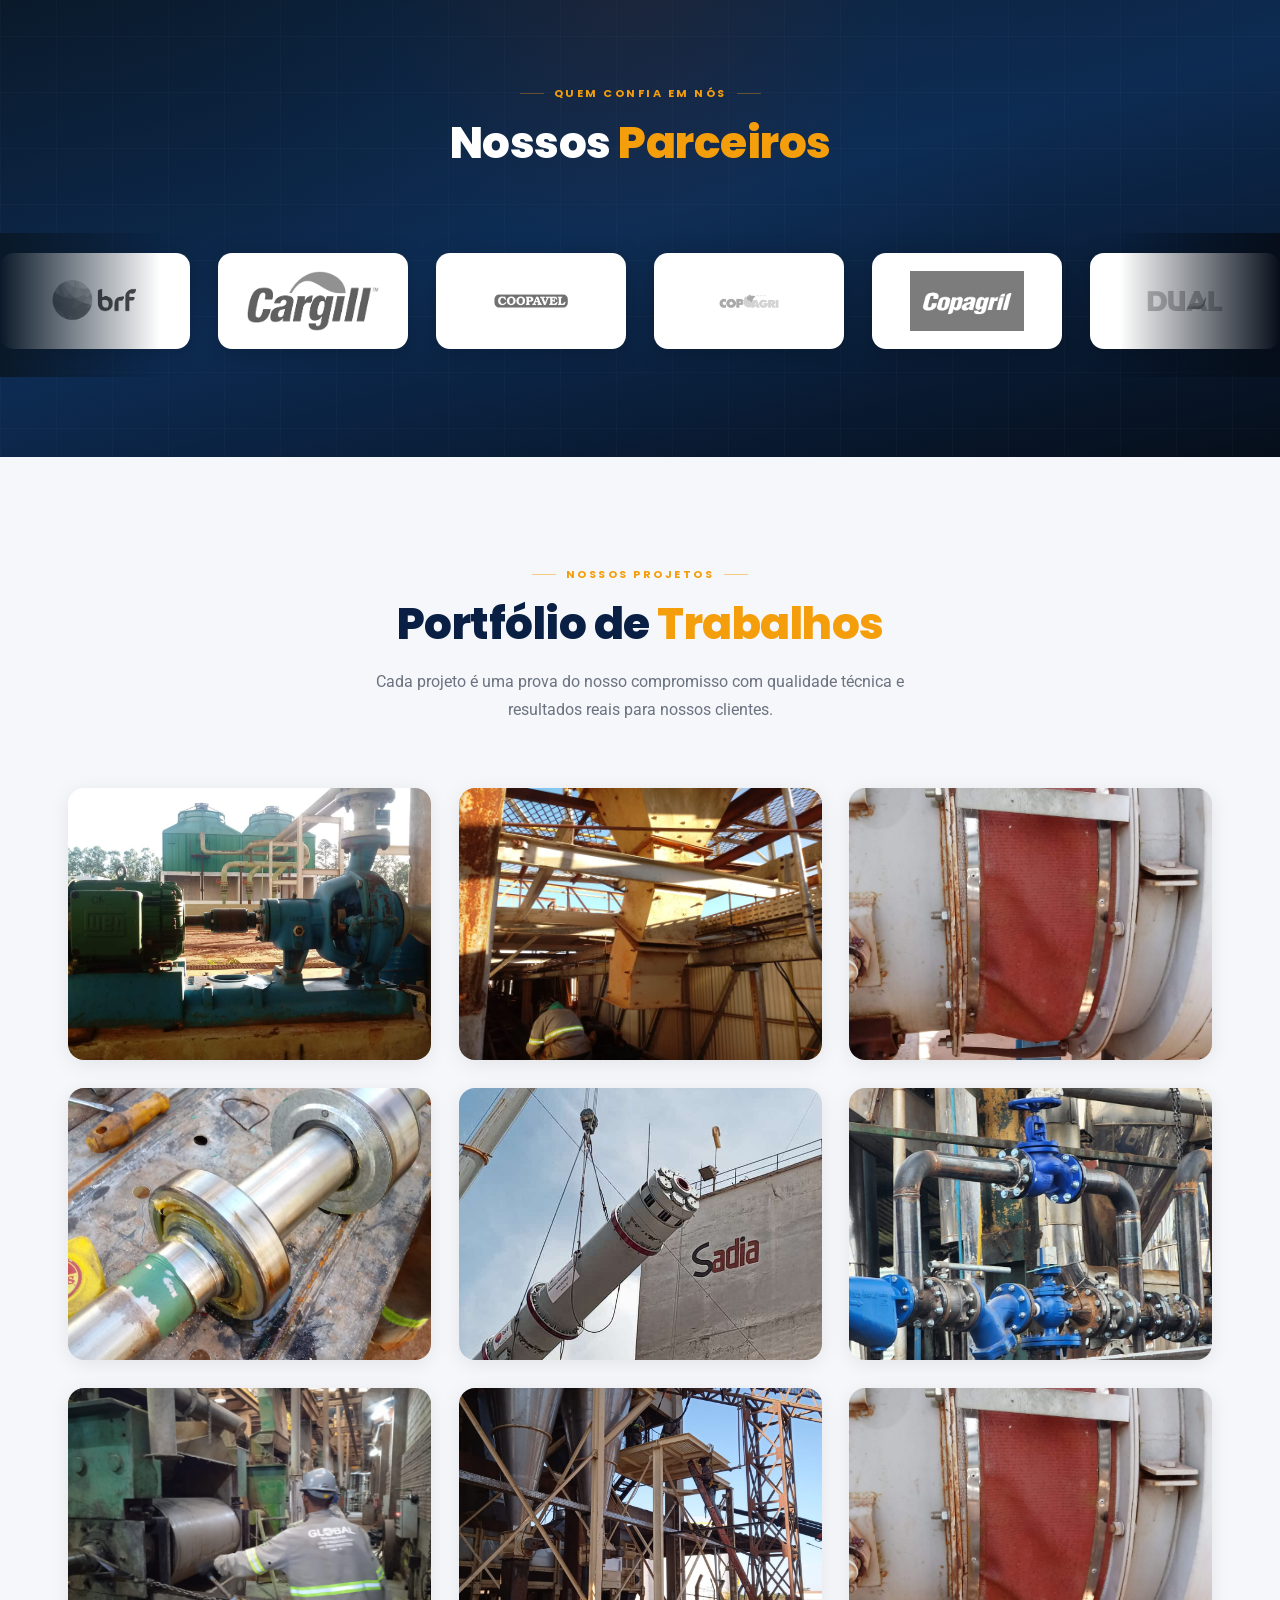
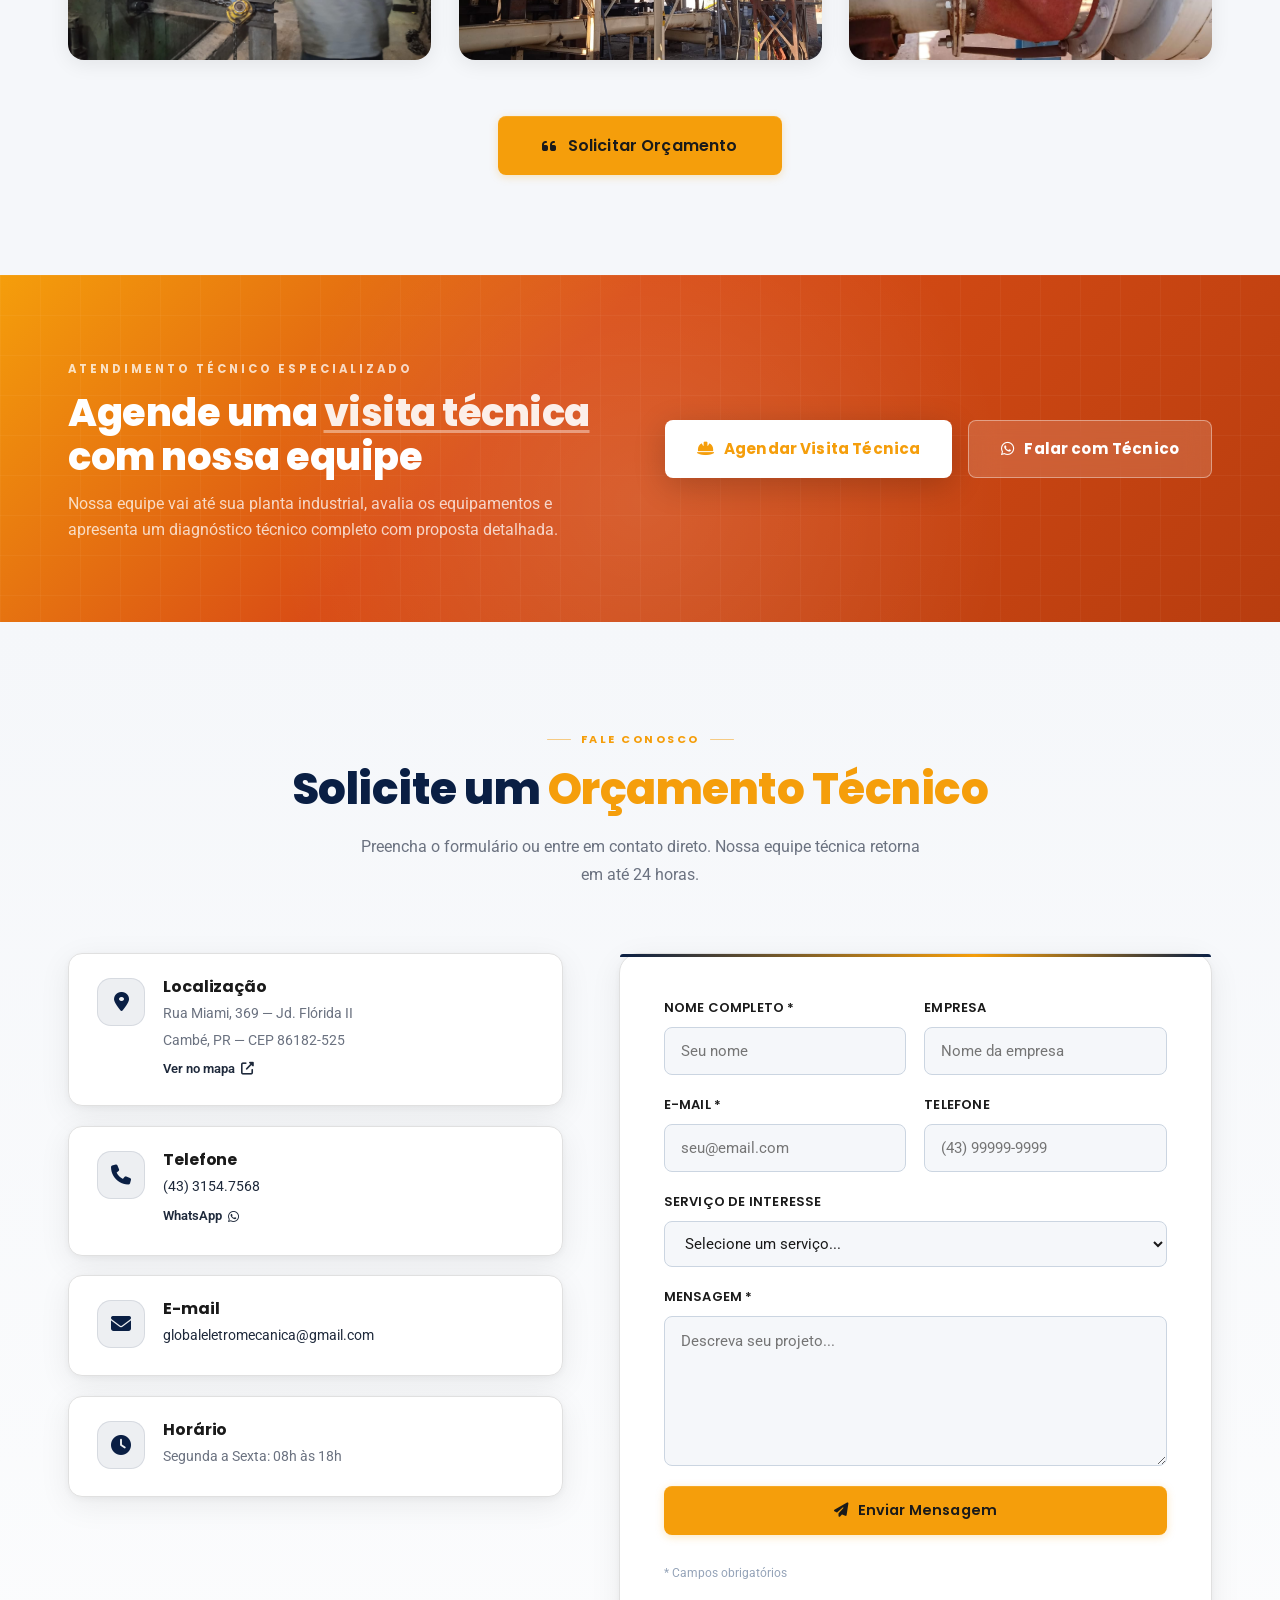
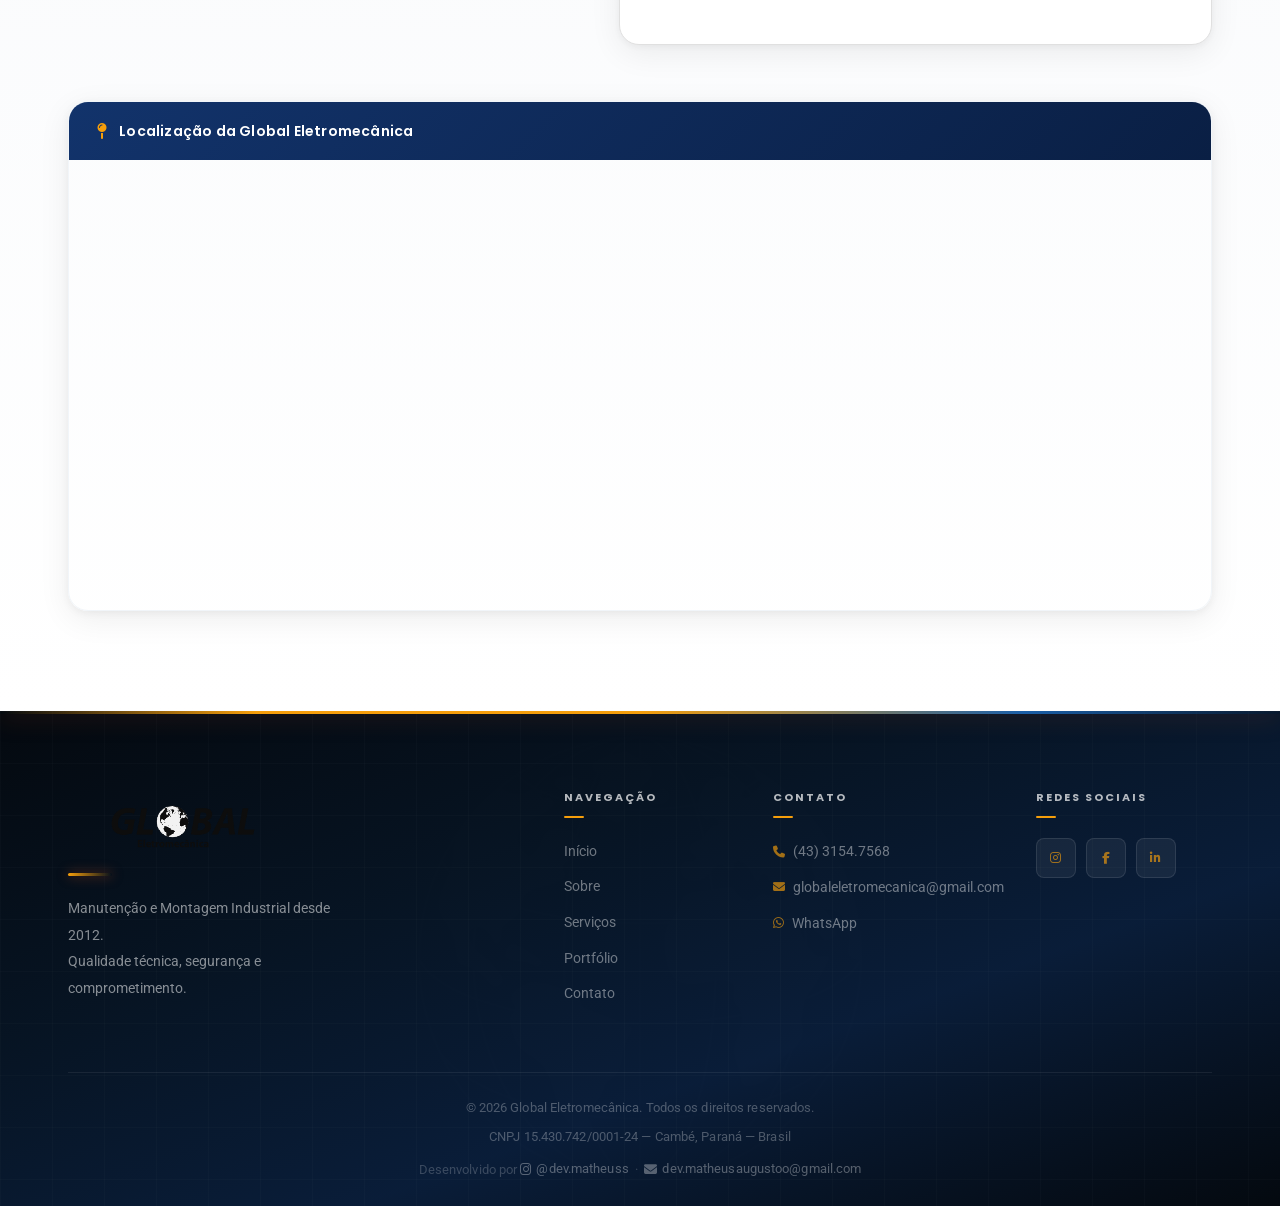
==== commit 7e588a34: "refine: tokens semanticos aplicados globalmente, .reveal com stagger, processo/pilares com reveal, m" ====
--- a/GLOBAL ELETROMECANICA.HTML
+++ b/GLOBAL ELETROMECANICA.HTML
@@ -248,28 +248,28 @@
 
                         <!-- Pilares da empresa -->
                         <div class="sobre-pilares">
-                            <div class="pilar-item">
+                            <div class="pilar-item reveal">
                                 <div class="pilar-icon"><i class="fas fa-shield-alt"></i></div>
                                 <div class="pilar-text">
                                     <strong>Segurança Total</strong>
                                     <span>Protocolos rigorosos em cada operação</span>
                                 </div>
                             </div>
-                            <div class="pilar-item">
+                            <div class="pilar-item reveal" data-delay="100">
                                 <div class="pilar-icon"><i class="fas fa-users-cog"></i></div>
                                 <div class="pilar-text">
                                     <strong>Equipe Especializada</strong>
                                     <span>Técnicos com décadas de experiência</span>
                                 </div>
                             </div>
-                            <div class="pilar-item">
+                            <div class="pilar-item reveal" data-delay="200">
                                 <div class="pilar-icon"><i class="fas fa-clock"></i></div>
                                 <div class="pilar-text">
                                     <strong>Pontualidade</strong>
                                     <span>Cumprimento rigoroso de prazos</span>
                                 </div>
                             </div>
-                            <div class="pilar-item">
+                            <div class="pilar-item reveal" data-delay="300">
                                 <div class="pilar-icon"><i class="fas fa-award"></i></div>
                                 <div class="pilar-text">
                                     <strong>Qualidade Comprovada</strong>
@@ -319,7 +319,7 @@
                 </div>
 
                 <div class="processo-grid">
-                    <div class="processo-item" data-aos="fade-up" data-aos-delay="0">
+                    <div class="processo-item reveal" data-delay="0">
                         <div class="processo-step">01</div>
                         <div class="processo-icon"><i class="fas fa-phone-alt"></i></div>
                         <h3>Contato Inicial</h3>
@@ -327,7 +327,7 @@
                     </div>
                     <div class="processo-connector" aria-hidden="true"></div>
 
-                    <div class="processo-item" data-aos="fade-up" data-aos-delay="80">
+                    <div class="processo-item reveal" data-delay="100">
                         <div class="processo-step">02</div>
                         <div class="processo-icon"><i class="fas fa-hard-hat"></i></div>
                         <h3>Visita Técnica</h3>
@@ -335,7 +335,7 @@
                     </div>
                     <div class="processo-connector" aria-hidden="true"></div>
 
-                    <div class="processo-item" data-aos="fade-up" data-aos-delay="160">
+                    <div class="processo-item reveal" data-delay="200">
                         <div class="processo-step">03</div>
                         <div class="processo-icon"><i class="fas fa-clipboard-list"></i></div>
                         <h3>Diagnóstico Técnico</h3>
@@ -343,7 +343,7 @@
                     </div>
                     <div class="processo-connector" aria-hidden="true"></div>
 
-                    <div class="processo-item" data-aos="fade-up" data-aos-delay="240">
+                    <div class="processo-item reveal" data-delay="300">
                         <div class="processo-step">04</div>
                         <div class="processo-icon"><i class="fas fa-file-invoice"></i></div>
                         <h3>Proposta Técnica</h3>
@@ -351,7 +351,7 @@
                     </div>
                     <div class="processo-connector" aria-hidden="true"></div>
 
-                    <div class="processo-item" data-aos="fade-up" data-aos-delay="320">
+                    <div class="processo-item reveal" data-delay="400">
                         <div class="processo-step">05</div>
                         <div class="processo-icon"><i class="fas fa-tools"></i></div>
                         <h3>Execução e Entrega</h3>
--- a/style.css
+++ b/style.css
@@ -83,7 +83,12 @@
   --radius-full:   9999px;
 }
 
-/* ── Reset ─────────────────────────────────────────────────── */
+/* ── Variáveis derivadas para uso inline ── */
+:root {
+  /* RGB dos tokens para uso em rgba() */
+  --color-accent-rgb:   245, 158, 11;
+  --color-primary-rgb:  10, 31, 68;
+}
 *, *::before, *::after { margin: 0; padding: 0; box-sizing: border-box; }
 html  { scroll-behavior: smooth; font-size: 16px; }
 body  {
@@ -96,8 +101,8 @@
   -moz-osx-font-smoothing: grayscale;
 }
 img   { max-width: 100%; display: block; }
-a     { color: var(--primary-blue); text-decoration: none; transition: var(--transition); }
-a:hover { color: var(--accent-orange); }
+a     { color: var(--color-primary); text-decoration: none; transition: var(--transition); }
+a:hover { color: var(--color-accent); }
 ul    { list-style: none; }
 
 /* ── Acessibilidade ── */
@@ -530,7 +535,7 @@
 /* Linha laranja */
 .hero-title-line {
   width: 80px; height: 3px;
-  background: linear-gradient(90deg, var(--accent-orange), rgba(245,90,30,.15));
+  background: linear-gradient(90deg, var(--color-accent), rgba(var(--color-accent-rgb),.15));
   border-radius: 2px;
   margin: 28px 0 26px;
   animation: hIn .9s .26s ease both;
@@ -1104,15 +1109,15 @@
   position: absolute;
   bottom: 0; left: 0; right: 0;
   height: 2px;
-  background: linear-gradient(90deg, var(--accent-orange), var(--primary-blue));
+  background: linear-gradient(90deg, var(--color-accent), var(--color-primary));
   transform: scaleX(0);
   transform-origin: left;
   transition: transform .4s var(--ease);
 }
 
 .pilar-item:hover {
-  border-color: rgba(26,95,168,.2);
-  background: rgba(26,95,168,.03);
+  border-color: rgba(var(--color-primary-rgb),.2);
+  background: rgba(var(--color-primary-rgb),.03);
   transform: translateY(-3px);
   box-shadow: 0 8px 24px rgba(0,0,0,.07);
 }
@@ -1124,8 +1129,8 @@
 .pilar-icon {
   width: 40px; height: 40px;
   border-radius: 10px;
-  background: linear-gradient(135deg, rgba(245,90,30,.12), rgba(245,90,30,.06));
-  border: 1.5px solid rgba(245,90,30,.2);
+  background: rgba(var(--color-accent-rgb),.1);
+  border: 1.5px solid rgba(var(--color-accent-rgb),.2);
   display: flex;
   align-items: center;
   justify-content: center;
@@ -1134,19 +1139,20 @@
 }
 
 .pilar-item:hover .pilar-icon {
-  background: linear-gradient(135deg, var(--accent-orange), #FF7A45);
+  background: var(--color-accent);
   border-color: transparent;
   transform: scale(1.1) rotate(-5deg);
+  box-shadow: 0 6px 20px rgba(var(--color-accent-rgb),.35);
 }
 
 .pilar-icon i {
   font-size: .95rem;
-  color: var(--accent-orange);
+  color: var(--color-accent);
   transition: color .3s ease;
 }
 
 .pilar-item:hover .pilar-icon i {
-  color: #fff;
+  color: var(--color-text);
 }
 
 .pilar-text {
@@ -1158,14 +1164,14 @@
 .pilar-text strong {
   font-size: .9rem;
   font-weight: 700;
-  color: var(--text-dark);
+  color: var(--color-primary);
   font-family: var(--font-head);
   line-height: 1.3;
 }
 
 .pilar-text span {
   font-size: .8rem;
-  color: var(--text-muted);
+  color: var(--color-text-light);
   line-height: 1.4;
 }
 
@@ -1224,7 +1230,7 @@
   opacity: .6;
 }
 
-/* Linha de acento superior — identidade laranja */
+/* Linha de acento superior — identidade âmbar */
 .servicos::after {
   content: '';
   position: absolute; top: 0; left: 0; right: 0;
@@ -1232,11 +1238,11 @@
   background: linear-gradient(
     90deg,
     transparent 0%,
-    var(--accent-orange) 20%,
-    var(--accent-orange) 80%,
+    var(--color-accent) 20%,
+    var(--color-accent) 80%,
     transparent 100%
   );
-  box-shadow: 0 0 20px rgba(245,90,30,.5);
+  box-shadow: 0 0 20px rgba(var(--color-accent-rgb),.4);
 }
 
 /* Efeito de luz radial — profundidade cinematográfica */
@@ -1769,13 +1775,12 @@
   opacity: .8;
 }
 
-/* Ícone da etapa */
 .processo-icon {
   width: 3.25rem;
   height: 3.25rem;
   border-radius: 50%;
-  background: var(--white);
-  border: 2px solid var(--gray-200);
+  background: var(--color-surface);
+  border: 2px solid var(--color-border);
   display: flex;
   align-items: center;
   justify-content: center;
@@ -1788,15 +1793,15 @@
 
 .processo-icon i {
   font-size: 1.1rem;
-  color: var(--primary-blue);
+  color: var(--color-primary);
   transition: color .35s ease;
 }
 
 .processo-item:hover .processo-icon {
-  background: var(--primary-blue);
-  border-color: var(--primary-blue);
+  background: var(--color-primary);
+  border-color: var(--color-primary);
   transform: scale(1.1);
-  box-shadow: 0 6px 20px rgba(26,95,168,.3);
+  box-shadow: 0 6px 20px rgba(var(--color-primary-rgb),.3);
 }
 
 .processo-item:hover .processo-icon i {
@@ -2940,7 +2945,7 @@
 /* ── Scroll to top ─────────────────────────────────────────── */
 .scroll-top {
   position: fixed; bottom: 96px; right: 28px;
-  width: 46px; height: 46px; background: var(--primary-blue); color: #fff;
+  width: 46px; height: 46px; background: var(--color-primary); color: #fff;
   border: none; border-radius: 50%; display: flex; align-items: center; justify-content: center;
   font-size: 1.2rem; cursor: pointer; box-shadow: var(--shadow-md); z-index: 999;
   opacity: 0; visibility: hidden; transition: var(--transition);
@@ -2952,6 +2957,24 @@
 .fade-in-up {
   animation: fadeUp .8s cubic-bezier(.4,0,.2,1) both;
 }
+
+/* .reveal — alias compatível com padrão IntersectionObserver */
+.reveal {
+  opacity: 0;
+  transform: translateY(28px);
+  transition: opacity .6s var(--ease), transform .6s var(--ease);
+}
+.reveal.active {
+  opacity: 1;
+  transform: translateY(0);
+}
+
+/* Variantes de delay para stagger */
+.reveal[data-delay="100"] { transition-delay: .1s; }
+.reveal[data-delay="200"] { transition-delay: .2s; }
+.reveal[data-delay="300"] { transition-delay: .3s; }
+.reveal[data-delay="400"] { transition-delay: .4s; }
+.reveal[data-delay="500"] { transition-delay: .5s; }
 
 @keyframes fadeUp {
   from {
